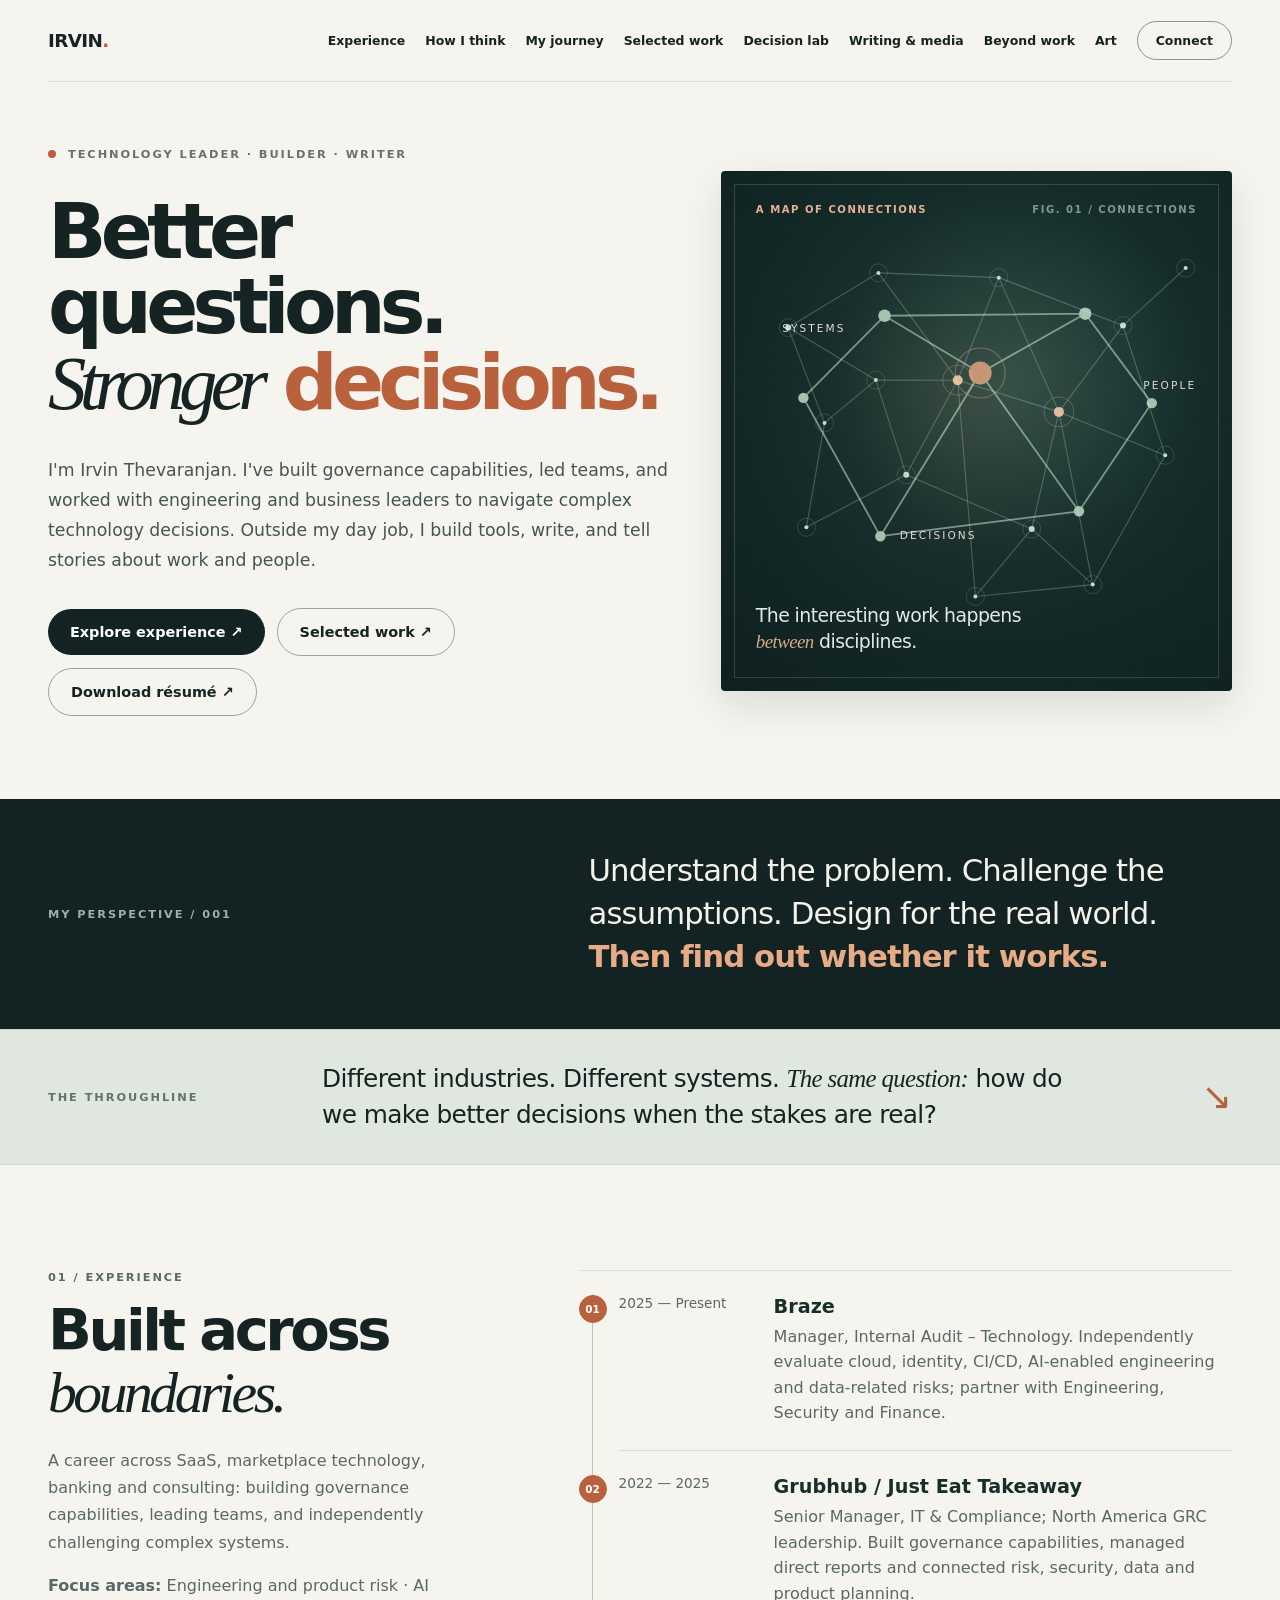
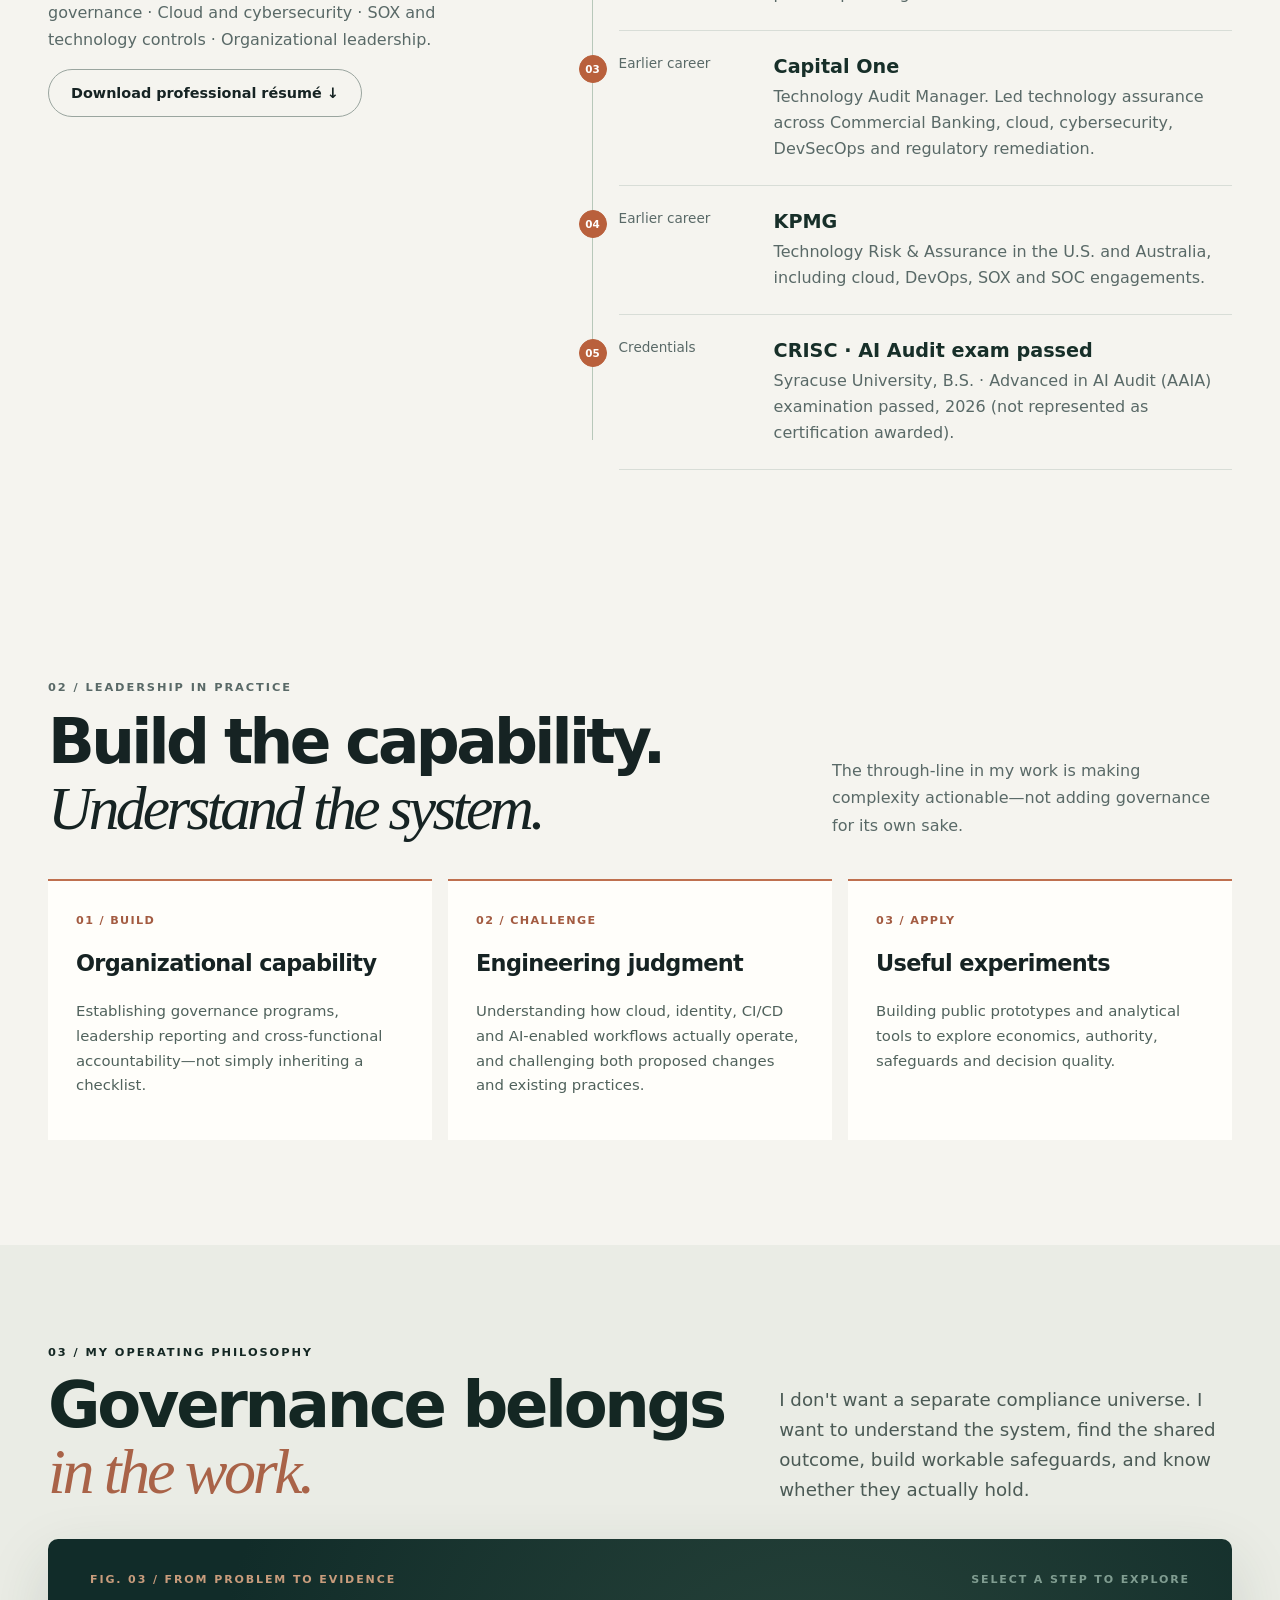
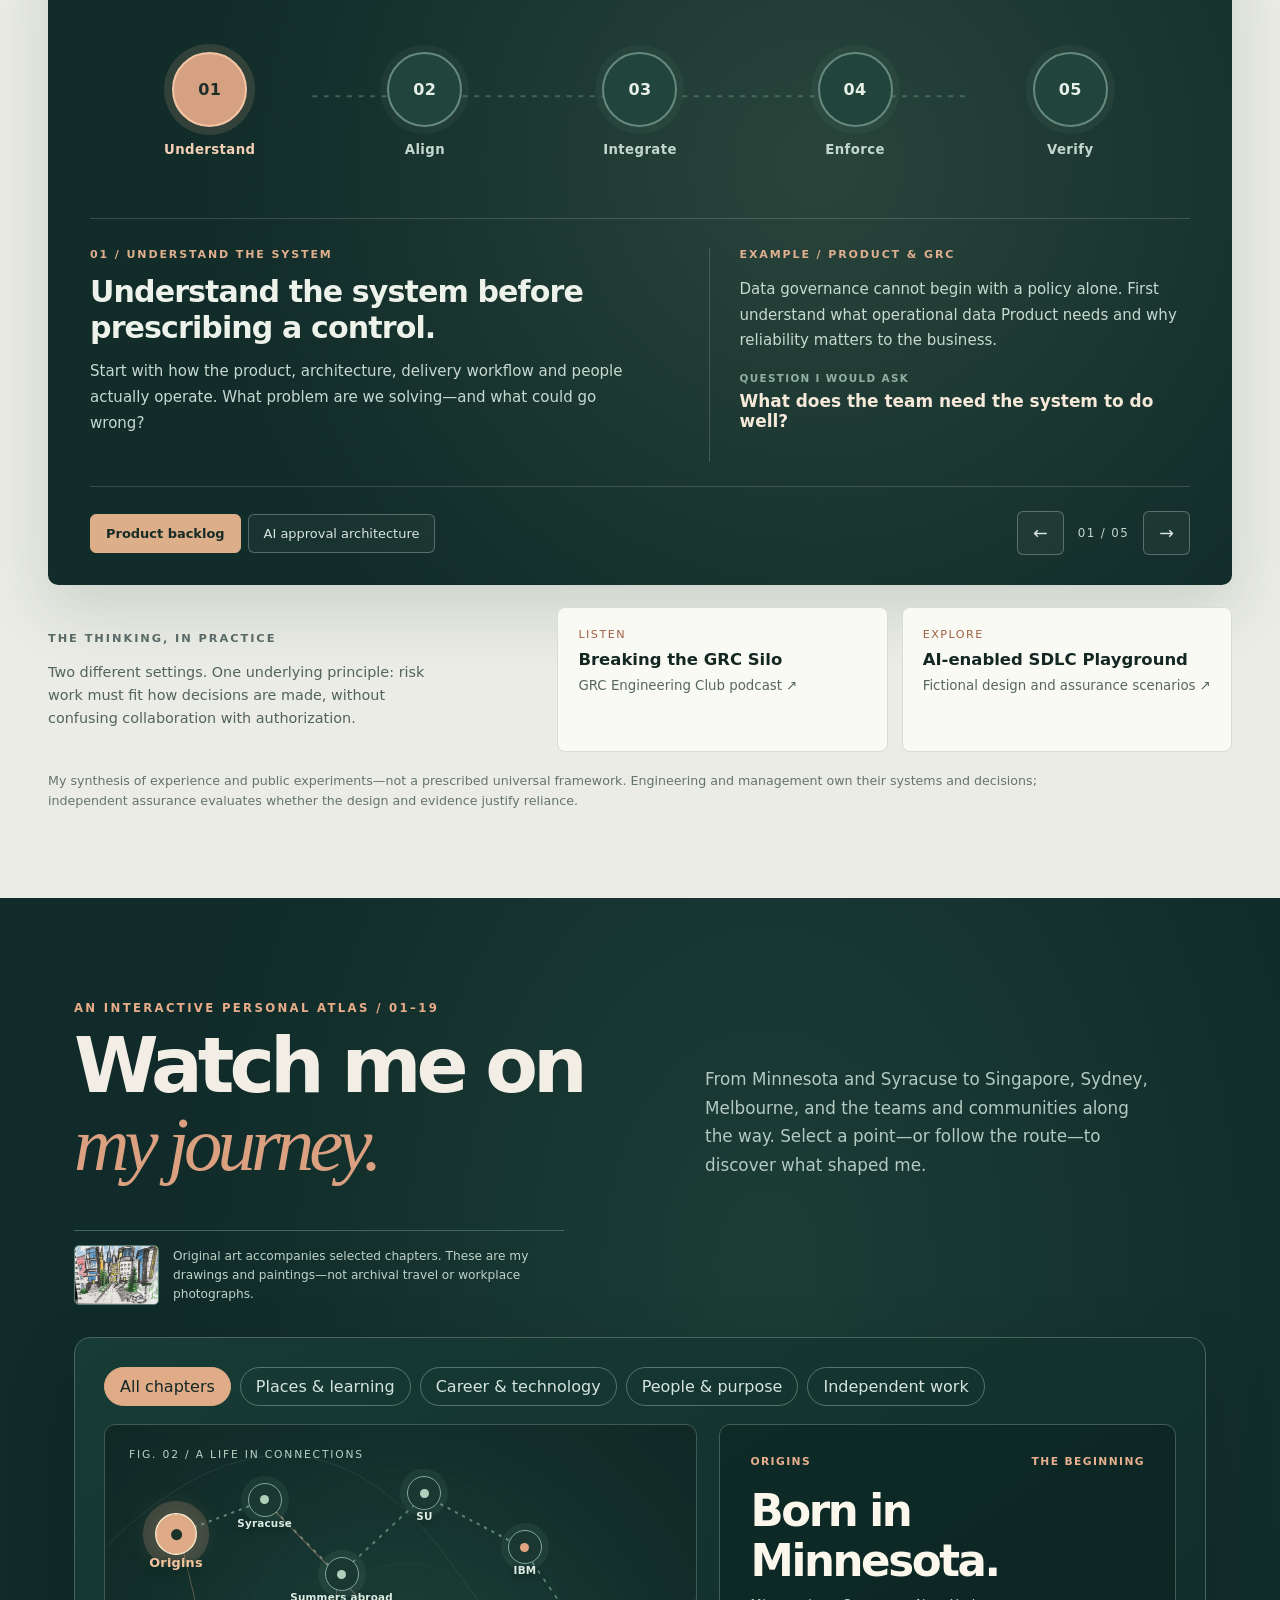
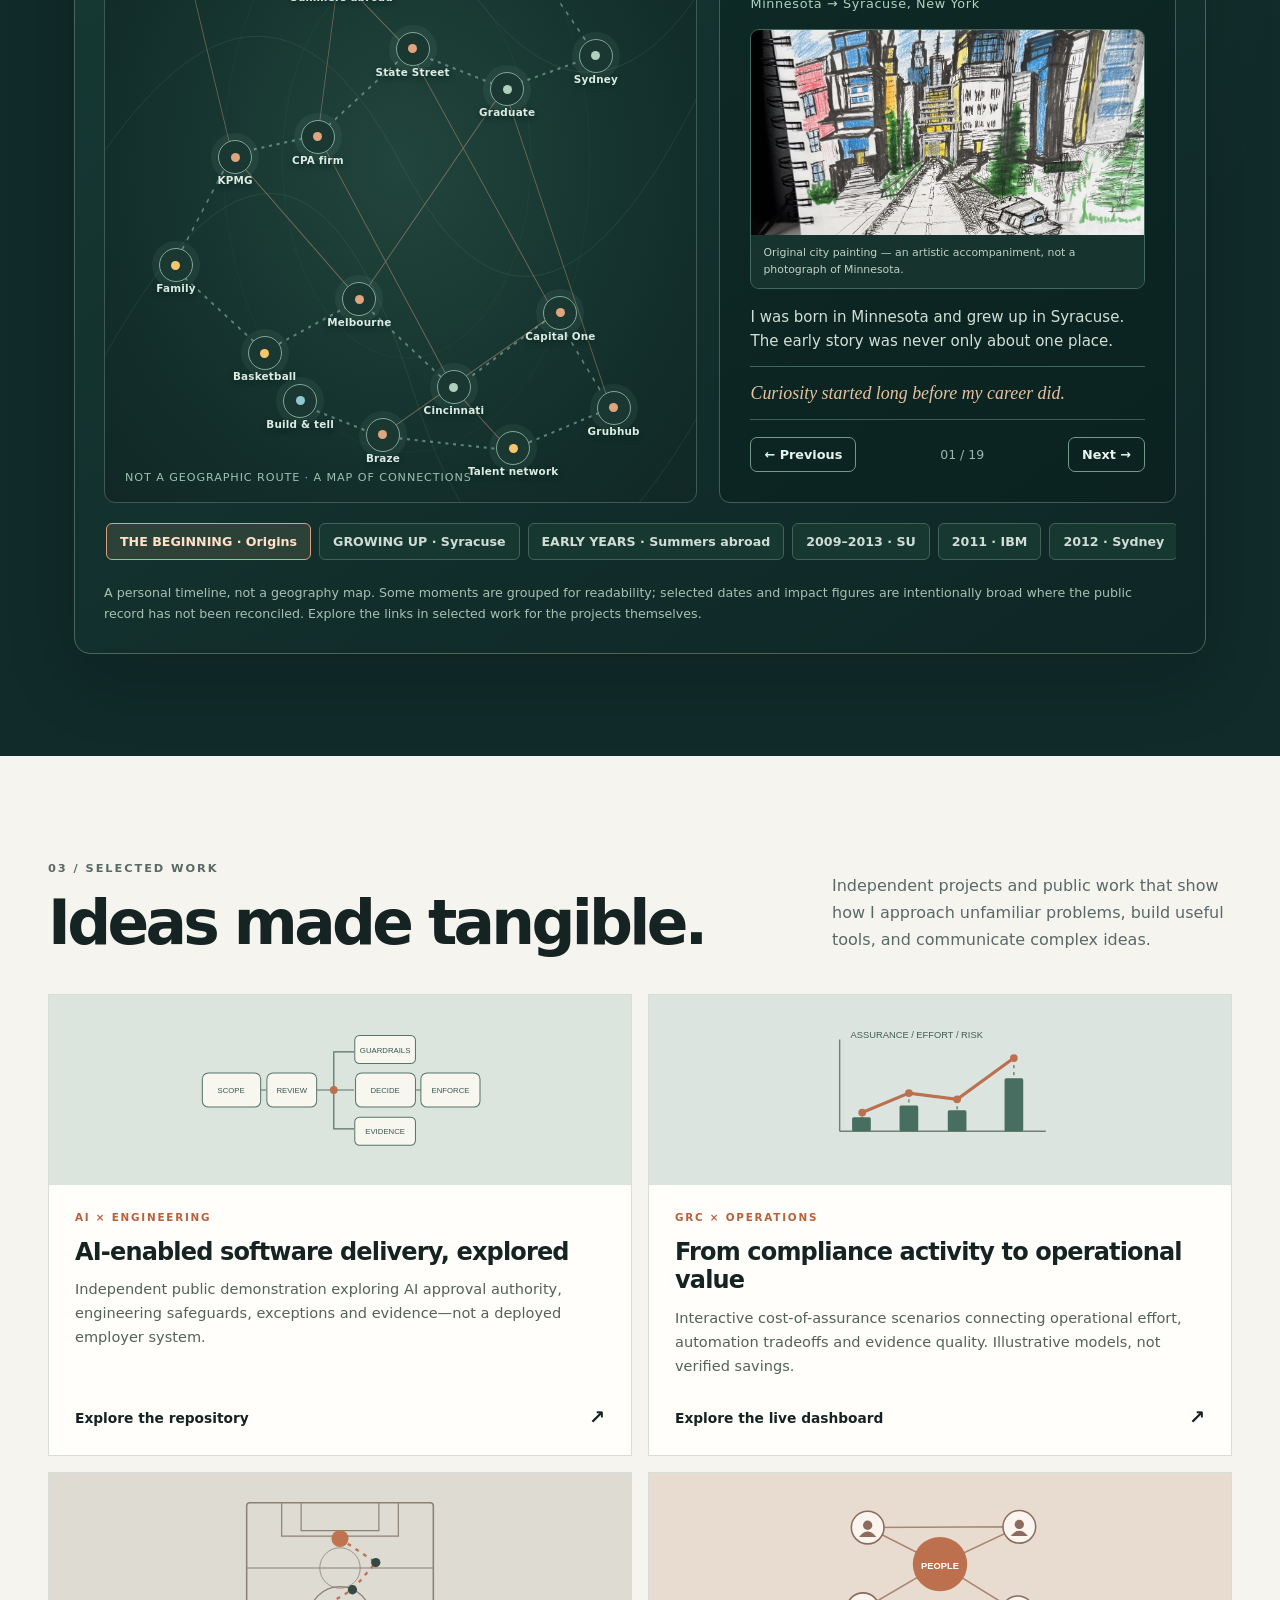
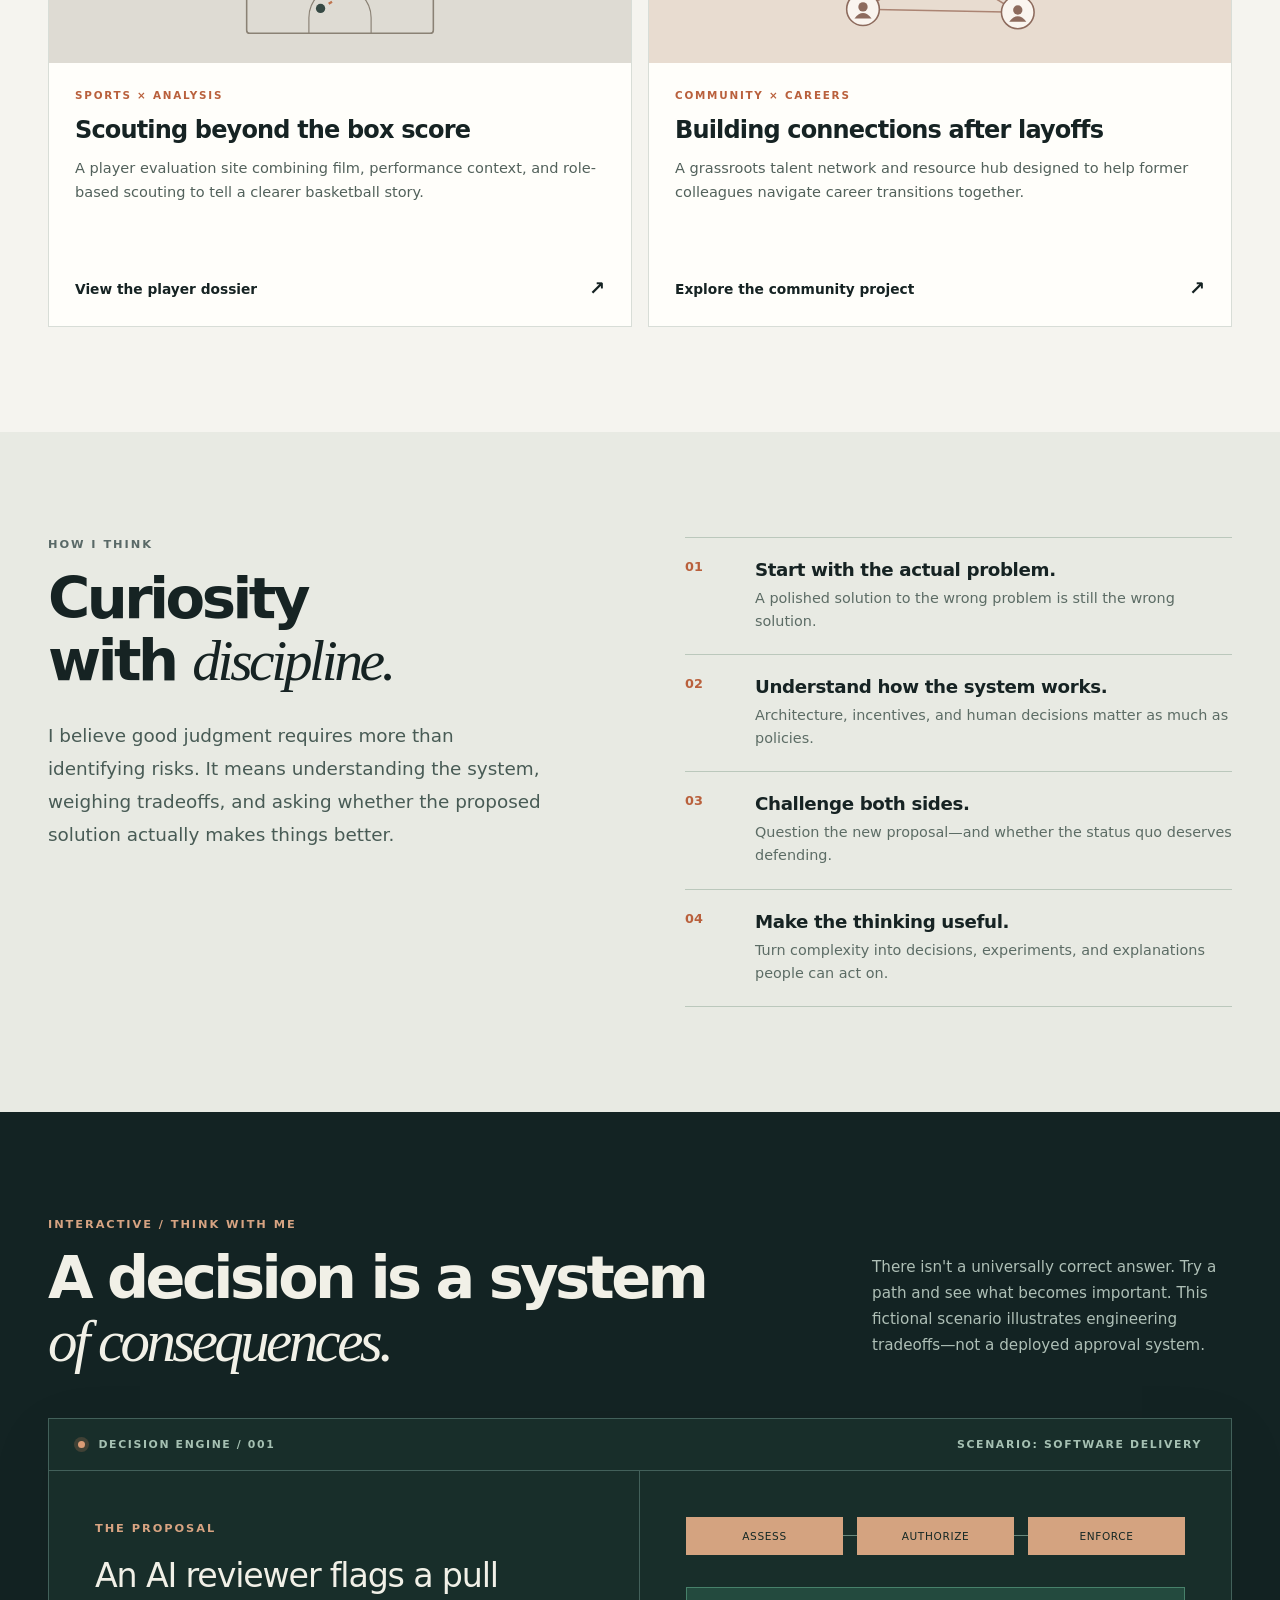
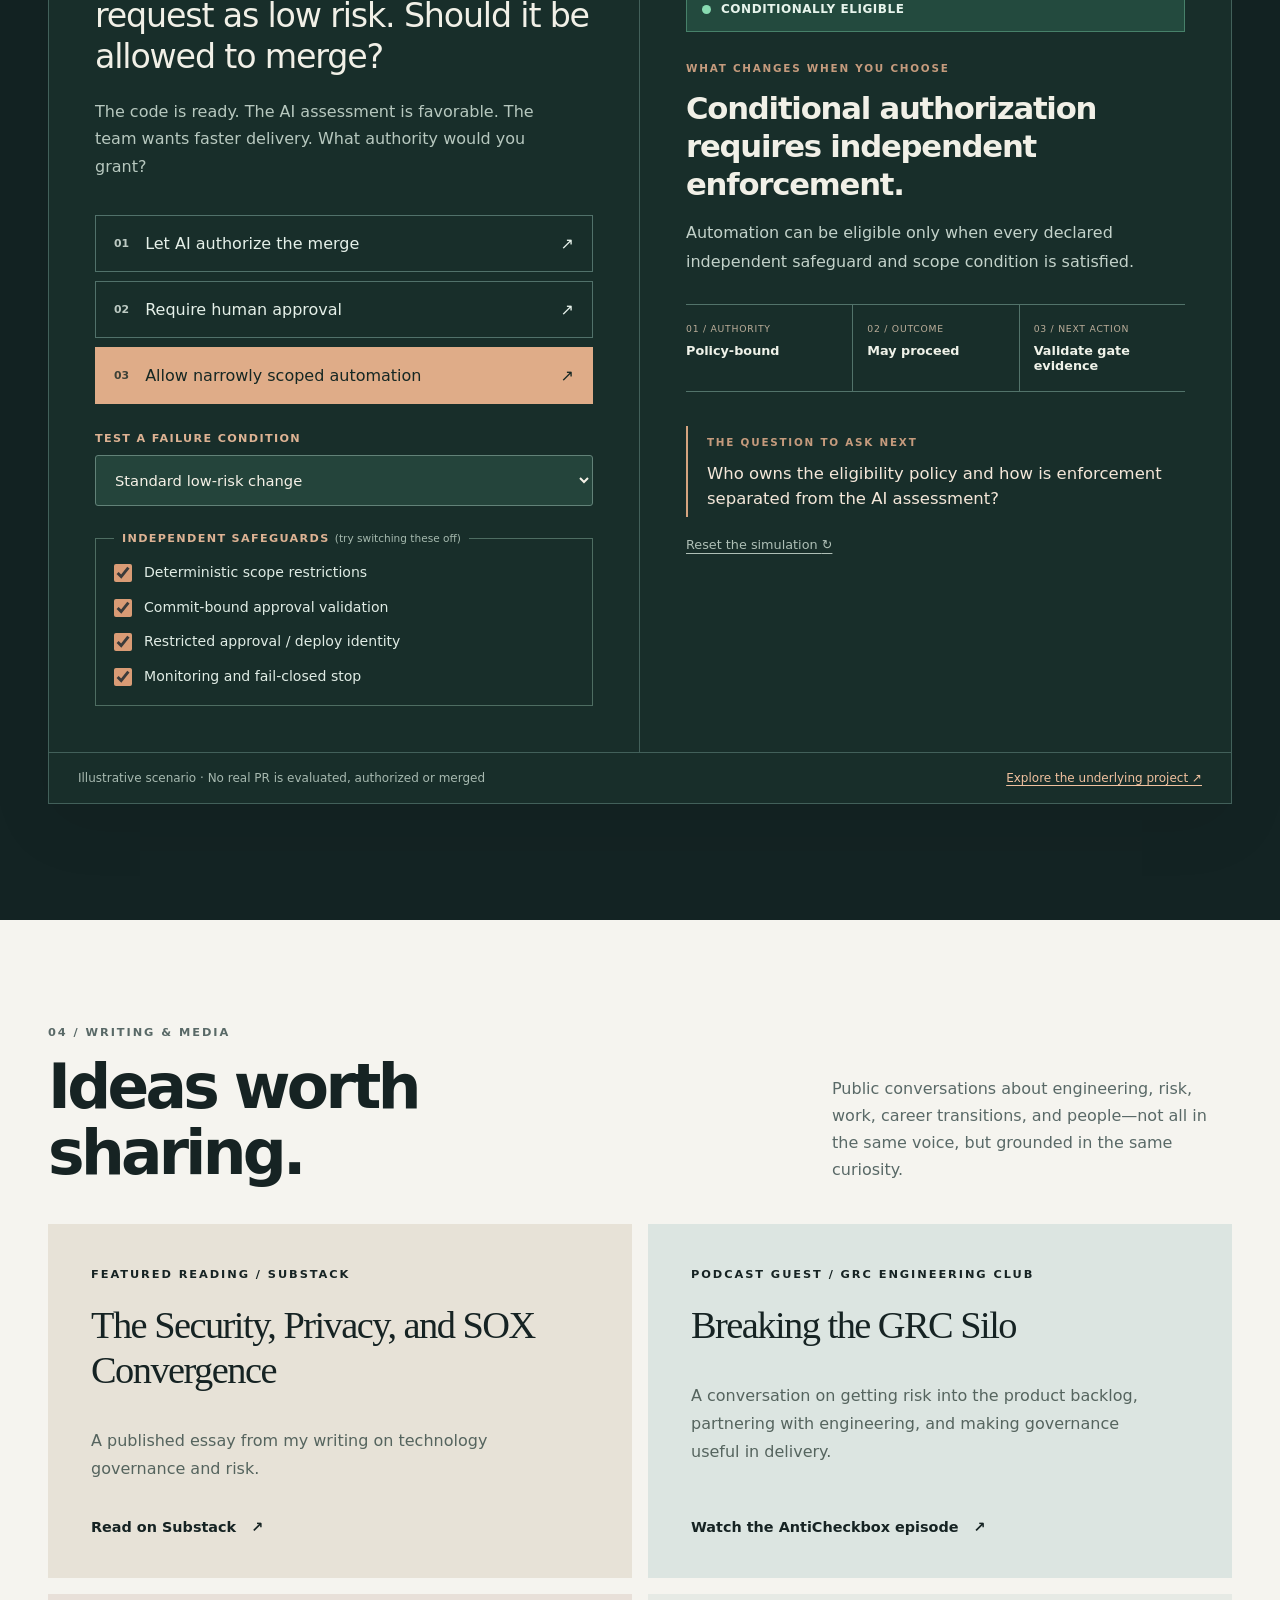
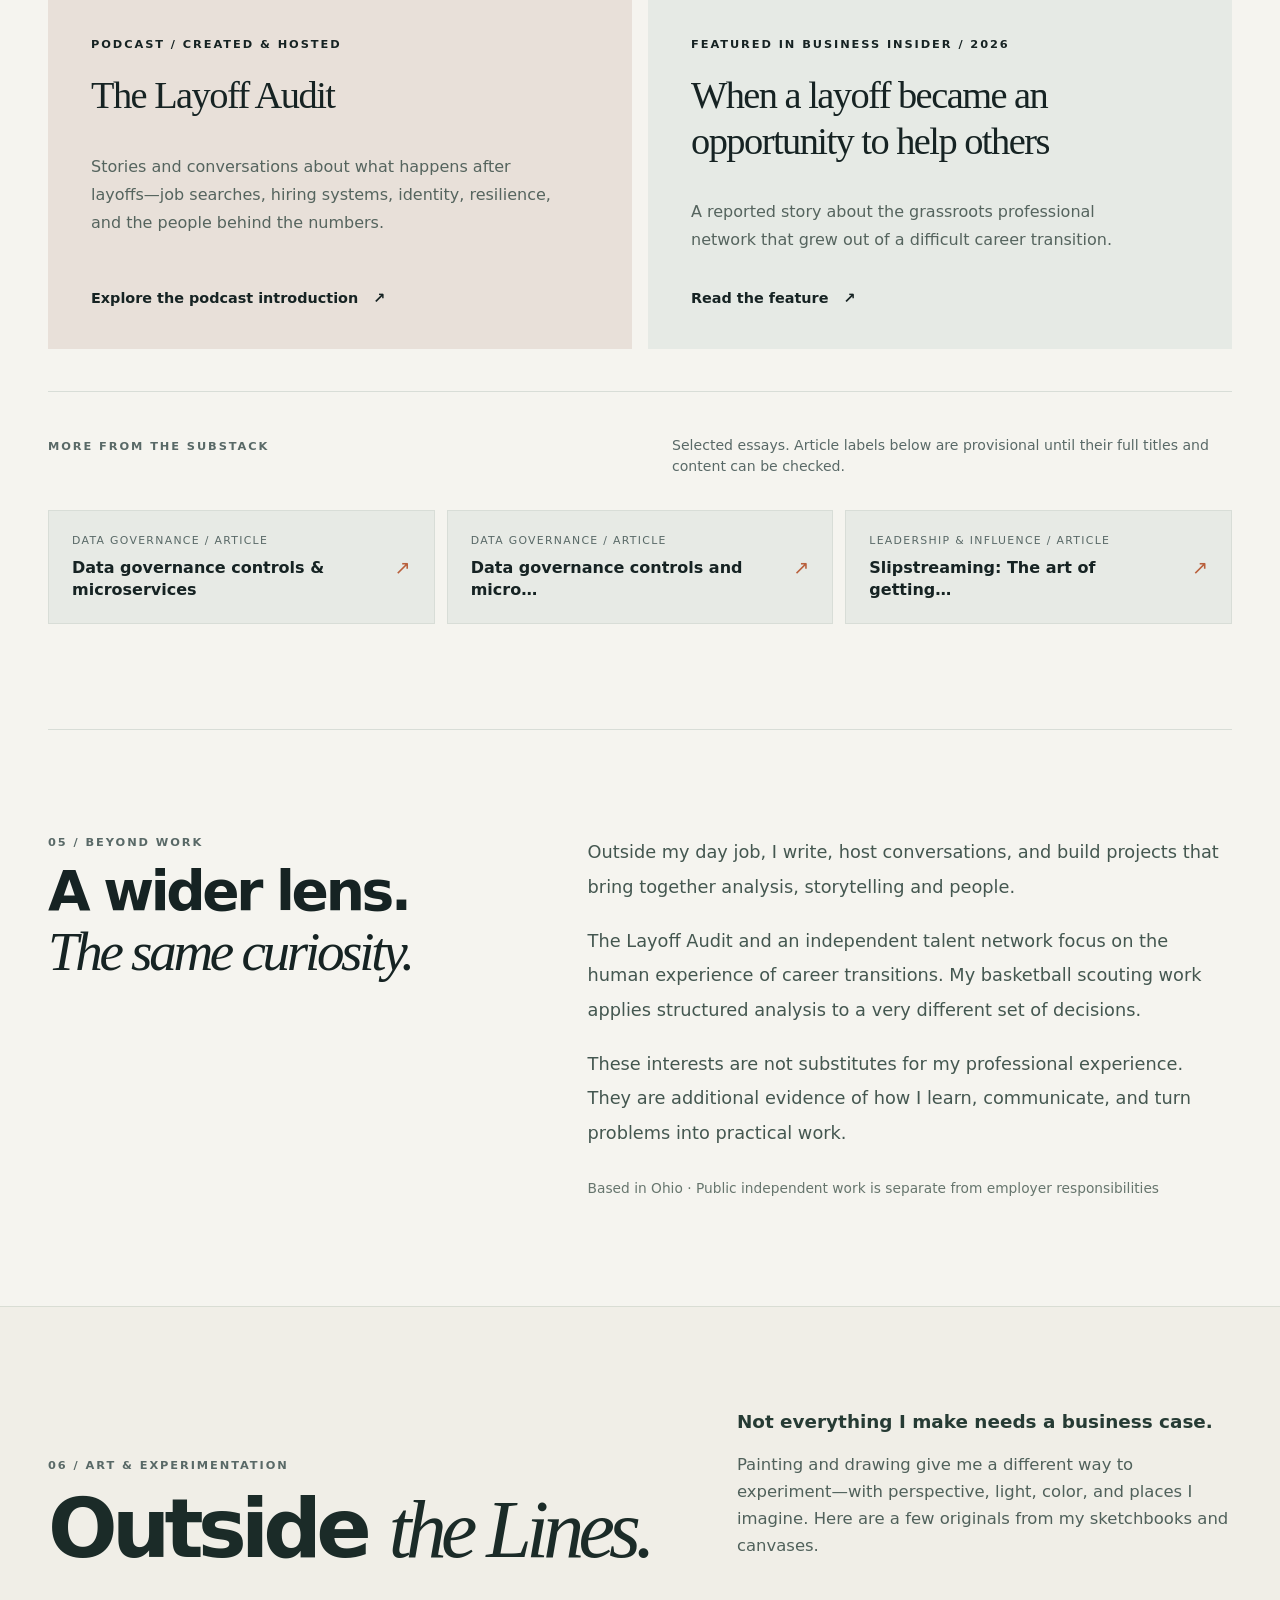
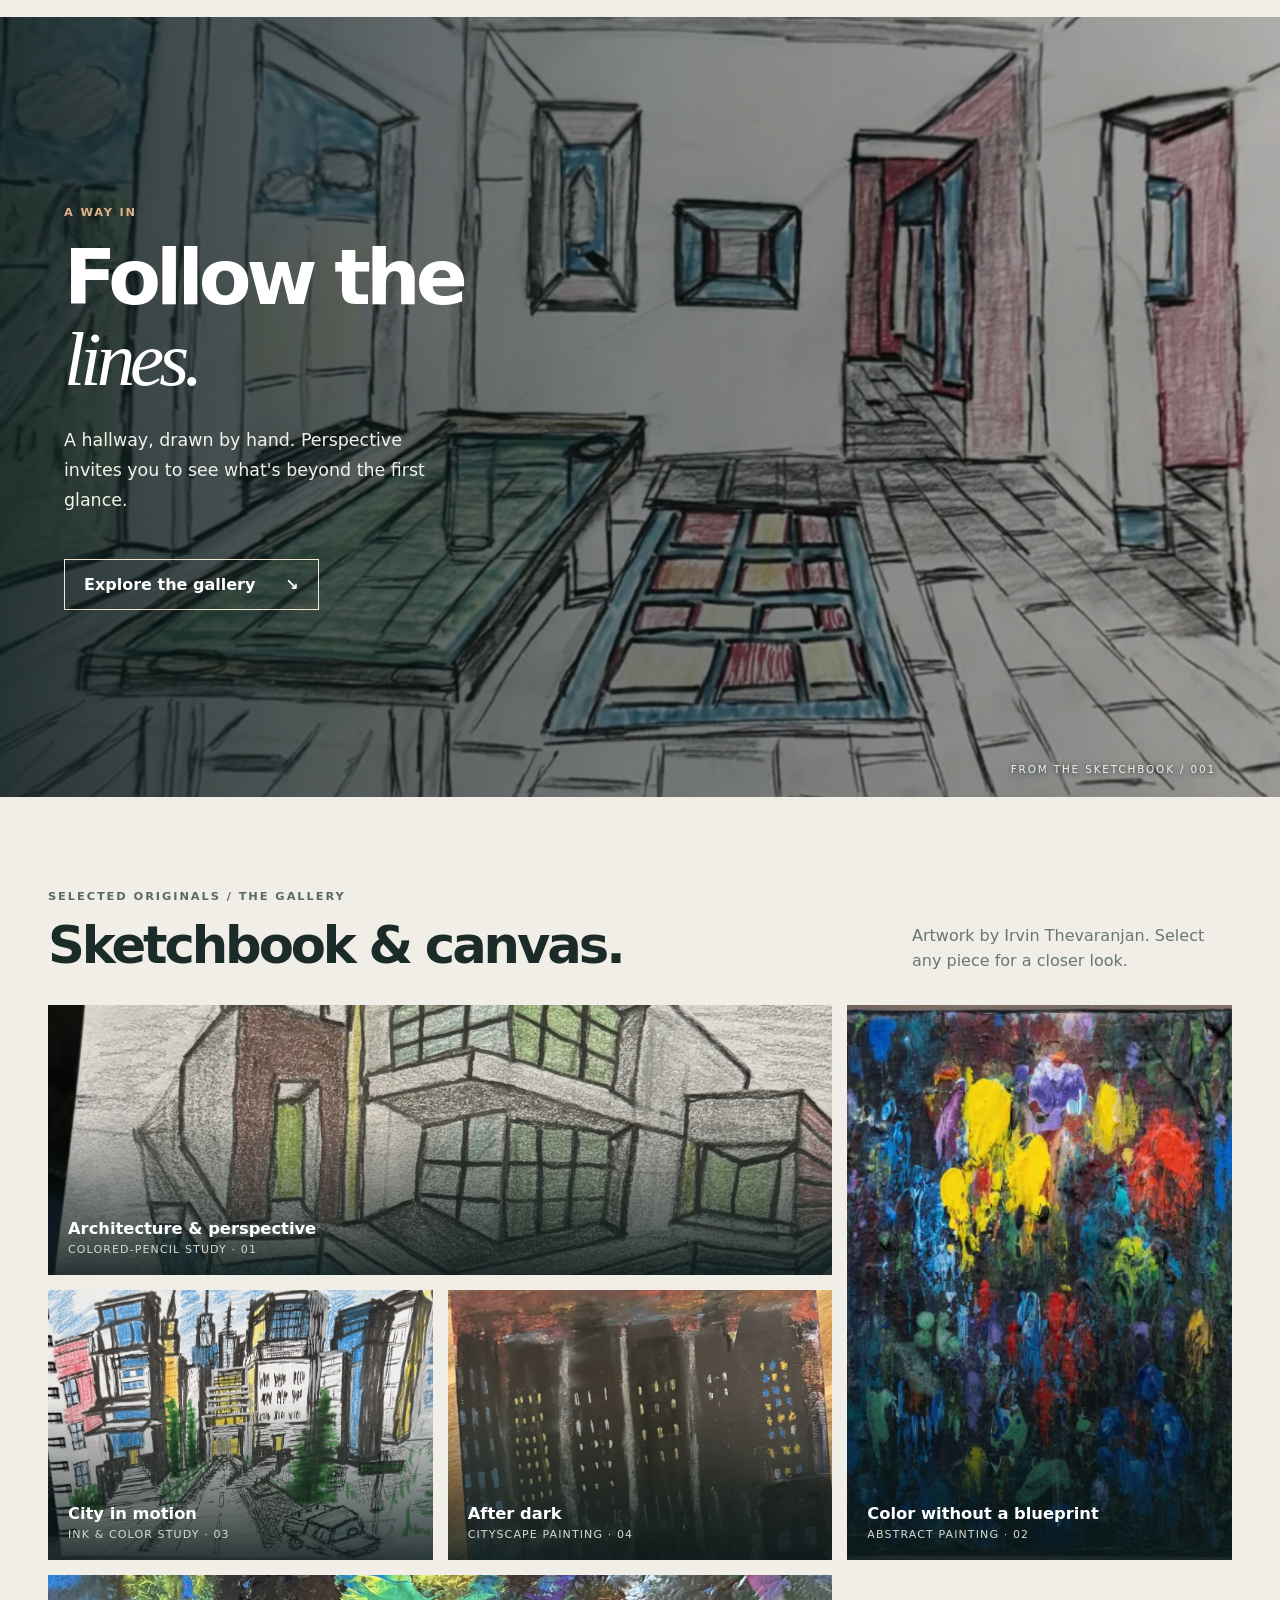
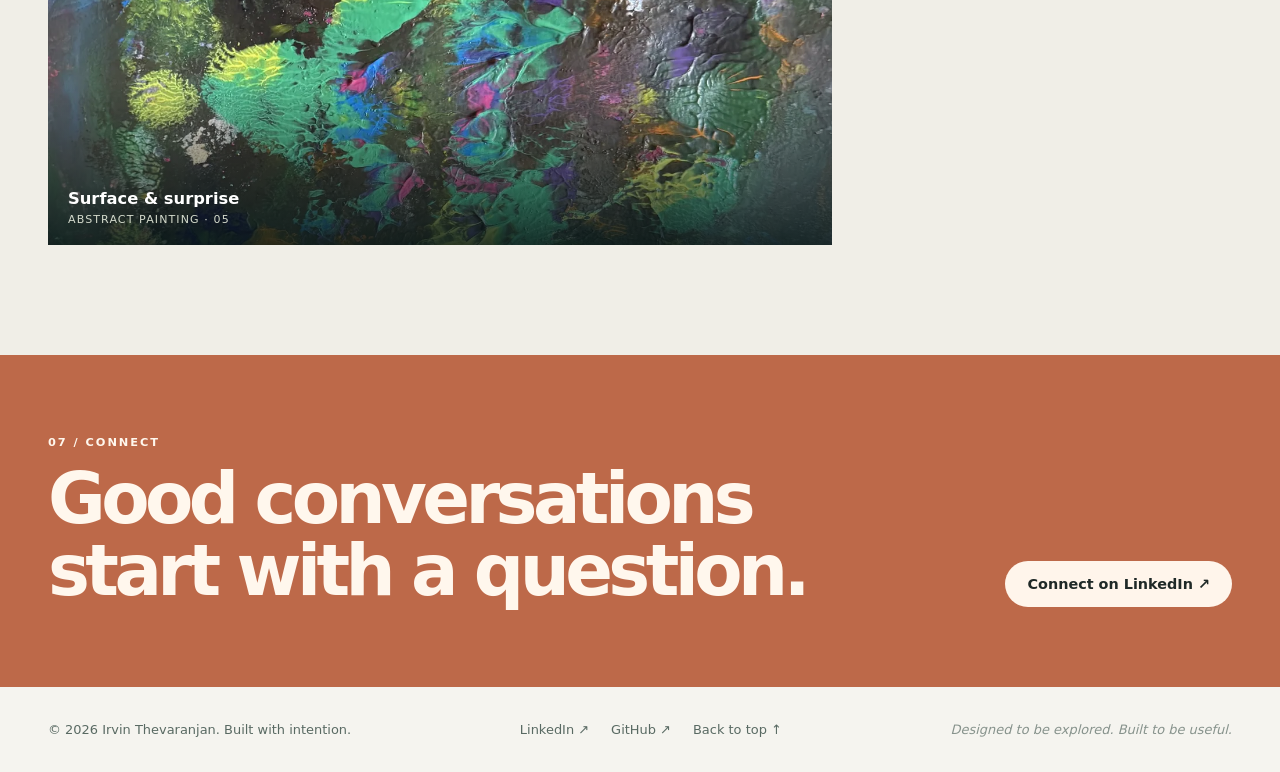
==== index.html @ 9755b0b9 "Add V7.3 portfolio launch candidate and original artwork" ====
<!doctype html>


<html lang="en">
<head>
<meta charset="utf-8"/>
<meta content="width=device-width, initial-scale=1" name="viewport"/>
<meta content="#10191b" name="theme-color"/>
<meta content="Irvin Thevaranjan — technology risk and governance leader. Explore engineering thinking, practical projects, writing, podcasts and an interactive decision lab." name="description"/>
<title>Irvin Thevaranjan | Technology Leadership, Risk &amp; Independent Work</title>
<meta content="Irvin Thevaranjan — Technology, Decisions &amp; People" property="og:title"/>
<meta content="Technology leadership, practical experimentation, and ideas worth sharing." property="og:description"/>
<meta content="website" property="og:type"/>
<meta name="twitter:card" content="summary"/>
<meta name="color-scheme" content="light"/>
<link rel="icon" type="image/svg+xml" href="assets/favicon.svg"/>
<style>
  :root{--bg:#f5f4ef;--ink:#162323;--muted:#596967;--line:#d8ddd7;--accent:#b9603c;--dark:#132323;--cream:#ece9df;--card:#fffefa;--font:ui-sans-serif,system-ui,-apple-system,BlinkMacSystemFont,"Segoe UI",sans-serif}
  *{box-sizing:border-box}html{scroll-behavior:smooth}body{margin:0;background:var(--bg);color:var(--ink);font-family:var(--font);-webkit-font-smoothing:antialiased}a{color:inherit;text-decoration:none}a:focus-visible,button:focus-visible{outline:3px solid #c7784e;outline-offset:4px}button{font:inherit}::selection{background:#edc7ab;color:#1b2323}
  .wrap{width:min(1200px,calc(100% - 96px));margin:auto}.eyebrow{text-transform:uppercase;letter-spacing:.17em;font-size:.71rem;font-weight:780}.muted{color:var(--muted)}.serif{font-family:Georgia,"Times New Roman",serif;font-weight:400}.thin{font-weight:350}.stroke{border-top:1px solid var(--line)}
  .top{height:82px;display:flex;align-items:center;justify-content:space-between;border-bottom:1px solid var(--line)}.brand{font-weight:800;letter-spacing:-.035em;font-size:1.15rem}.brand span{color:var(--accent)}.nav{display:flex;gap:31px;align-items:center;font-size:.85rem;font-weight:600}.nav a:hover,.footer a:hover{color:var(--accent)}.nav .contact-link{border:1px solid #889591;padding:11px 18px;border-radius:40px}.menu{display:none}
  .hero{padding:90px 0 88px;display:grid;grid-template-columns:1.55fr .6fr;gap:70px;align-items:end}.hero .eyebrow{display:flex;align-items:center;gap:12px;color:#64746c}.dot{width:8px;height:8px;border-radius:50%;background:var(--accent);display:inline-block}.hero h1{font-size:clamp(3.5rem,7.5vw,7.8rem);line-height:.98;letter-spacing:-.075em;margin:33px 0 34px;font-weight:660}.hero h1 em{font-family:Georgia,serif;font-weight:400;letter-spacing:-.085em}.hero h1 .color{color:var(--accent)}.hero .lead{max-width:650px;font-size:1.2rem;line-height:1.75;color:#455651;margin:0}.hero-side{border-left:1px solid var(--line);padding:0 0 4px 25px}.hero-side p{line-height:1.7;font-size:.92rem;color:#465851}.hero-side .tag{padding:8px 0;border-bottom:1px solid var(--line);font-size:.86rem}.hero-side .tag:first-of-type{border-top:1px solid var(--line)}
  .actions{display:flex;gap:12px;align-items:center;margin-top:32px;flex-wrap:wrap}.button{display:inline-flex;align-items:center;gap:14px;border-radius:50px;background:var(--dark);color:white;padding:15px 22px;font-size:.9rem;font-weight:650;transition:transform .2s,background .2s}.button:hover{transform:translateY(-2px);background:#344e4b}.button.secondary{background:transparent;border:1px solid #9aa59f;color:var(--ink)}.button.secondary:hover{background:#e9ebe4}
  .signal{background:var(--dark);color:#f4f2e9;overflow:hidden}.signal-inner{min-height:230px;display:grid;grid-template-columns:.85fr 1.15fr;gap:65px;align-items:center;padding:47px 0}.signal p{font-size:clamp(1.3rem,2.4vw,2.25rem);line-height:1.4;letter-spacing:-.03em;margin:0}.signal strong{color:#e7ab86;font-weight:550}.signal .eyebrow{color:#9db1aa}
  section.section{padding:105px 0}.section-head{display:flex;justify-content:space-between;gap:30px;align-items:end;margin-bottom:37px}.section-head h2{font-size:clamp(2.6rem,4.8vw,4.8rem);letter-spacing:-.06em;line-height:1.08;font-weight:630;margin:15px 0 0}.section-head p{max-width:400px;color:var(--muted);line-height:1.7;margin:0 0 3px}
  .projects{display:grid;grid-template-columns:repeat(2,minmax(0,1fr));gap:16px}.project{background:var(--card);border:1px solid var(--line);min-height:455px;display:flex;flex-direction:column;transition:transform .2s,border-color .2s;overflow:hidden}.project:hover{transform:translateY(-4px);border-color:#bdad9d}.project-visual{height:190px;padding:25px;position:relative;overflow:hidden;display:flex;align-items:center;justify-content:center}.project-visual.ai{background:#dce4de}.project-visual.basket{background:#dedbd3}.project-visual.network{background:#e8dcd0}.project-visual.assurance{background:#dbe4df}.project-visual svg{max-width:100%;width:100%;height:100%}.project-body{padding:26px;display:flex;flex-direction:column;flex:1}.project-body .eyebrow{font-size:.65rem;color:var(--accent)}.project h3{font-size:1.5rem;letter-spacing:-.035em;line-height:1.2;margin:15px 0 11px}.project p{color:#52615b;font-size:.91rem;line-height:1.65;margin:0}.project .project-go{display:flex;justify-content:space-between;margin-top:auto;padding-top:28px;align-items:center;font-size:.86rem;font-weight:720}.project .project-go span:last-child{font-size:1.2rem}
  .approach{background:#e8eae3}.approach-grid{display:grid;grid-template-columns:1fr 1fr;gap:90px}.approach h2{font-size:clamp(2.6rem,4.5vw,4.6rem);line-height:1.08;letter-spacing:-.06em;margin:17px 0 26px}.approach .statement{font-size:1.15rem;line-height:1.8;color:#485b55;max-width:500px}.principles{border-top:1px solid #bbc8bc}.principle{display:grid;grid-template-columns:55px 1fr;padding:21px 0;border-bottom:1px solid #bbc8bc;gap:15px}.principle .number{font-size:.8rem;color:var(--accent);font-weight:800}.principle h3{margin:0 0 7px;font-size:1.14rem;letter-spacing:-.02em}.principle p{margin:0;color:#5c6c65;line-height:1.6;font-size:.9rem}
  .writing{display:grid;grid-template-columns:repeat(2,minmax(0,1fr));gap:16px}.writing .feature{min-width:0}.feature.podcast{background:#dce5e1}.feature.podcast-alt{background:#e8e0d9}.resume-layout{display:grid;grid-template-columns:.8fr 1.2fr;gap:95px}.career-list{border-top:1px solid var(--line)}.career-entry{display:grid;grid-template-columns:135px 1fr;gap:20px;padding:24px 0;border-bottom:1px solid var(--line)}.career-entry .date{color:var(--muted);font-size:.85rem}.career-entry h3{margin:0 0 6px;font-size:1.2rem}.career-entry p{margin:0;color:var(--muted);line-height:1.6}.resume-intro{line-height:1.7;color:var(--muted)}.feature{padding:43px;background:#e7e2d7;min-height:350px;display:flex;flex-direction:column}.feature.light{background:#e6eae5}.feature h3{font-family:Georgia,serif;font-size:clamp(1.8rem,3vw,2.8rem);font-weight:400;line-height:1.18;letter-spacing:-.04em;margin:22px 0 18px}.feature p{line-height:1.75;color:#55645e;max-width:470px}.feature a{font-weight:700;display:inline-flex;gap:15px;align-items:center;margin-top:auto;padding-top:20px;font-size:.9rem}
  .about{border-top:1px solid var(--line);display:grid;grid-template-columns:.8fr 1.2fr;gap:110px}.about h2{font-size:clamp(2.7rem,4.3vw,4.5rem);line-height:1.08;letter-spacing:-.06em;margin:13px 0}.about-copy{font-size:1.11rem;line-height:1.95;color:#445750}.about-copy p{margin:0 0 19px}.about .small-note{color:#66756d;font-size:.86rem;margin-top:24px}
  .outro{background:#bd6949;color:#fff7ed;padding:80px 0}.outro-inner{display:flex;justify-content:space-between;align-items:end;gap:40px}.outro h2{font-size:clamp(2.8rem,5.5vw,5.6rem);line-height:1.02;letter-spacing:-.065em;margin:15px 0 0}.outro .button{background:#fff5eb;color:#1f2927;white-space:nowrap}.outro .button:hover{background:white}
  .footer{display:flex;justify-content:space-between;gap:25px;align-items:center;padding:35px 0;font-size:.81rem;color:#596a63}.footer-links{display:flex;gap:22px;flex-wrap:wrap}
  @media(max-width:950px){.wrap{width:min(100% - 48px,1200px)}.hero{grid-template-columns:1fr;padding:65px 0;gap:35px}.hero-side{display:none}.projects{grid-template-columns:1fr 1fr}.project:first-child{grid-column:auto}.project:first-child .project-visual{height:190px}.approach-grid{gap:45px}.about{gap:45px}.resume-layout{gap:45px}.nav{gap:15px}}
  @media(max-width:650px){.wrap{width:calc(100% - 36px)}.top{height:69px}.nav{display:none;position:absolute;top:69px;left:0;right:0;background:var(--bg);padding:22px 18px;flex-direction:column;align-items:stretch;border-bottom:1px solid var(--line);z-index:3}.nav.open{display:flex}.menu{display:block;background:none;border:1px solid var(--line);border-radius:7px;padding:9px 11px}.hero{padding:57px 0 64px}.hero h1{font-size:clamp(3.4rem,14vw,5.8rem);margin:25px 0}.hero .lead{font-size:1.05rem}.signal-inner,.approach-grid,.about,.writing,.resume-layout{grid-template-columns:1fr;gap:24px}.career-entry{grid-template-columns:1fr;gap:5px}.signal-inner{padding:42px 0}.signal p{font-size:1.52rem}section.section{padding:70px 0}.section-head{display:block}.section-head p{margin-top:16px}.projects{grid-template-columns:1fr}.project:first-child{grid-column:auto}.project:first-child .project-visual,.project-visual{height:190px}.project{min-height:410px}.approach-grid{gap:38px}.feature{min-height:315px;padding:29px}.about-copy{font-size:1rem}.outro{padding:65px 0}.outro-inner{align-items:start;flex-direction:column}.footer{align-items:start;flex-direction:column}.footer-links{gap:15px}}
  .essay-archive{margin-top:42px;border-top:1px solid var(--line);padding-top:29px}.essay-archive-head{display:flex;align-items:baseline;justify-content:space-between;gap:25px;margin-bottom:19px}.essay-archive-head p{color:var(--muted);font-size:.88rem;max-width:560px;line-height:1.5}.essay-links{display:grid;grid-template-columns:repeat(3,minmax(0,1fr));gap:12px}.essay-links a{display:flex;justify-content:space-between;gap:12px;align-items:center;padding:23px;background:#e7eae5;border:1px solid var(--line);text-decoration:none;color:var(--ink)}.essay-links a:hover{border-color:var(--accent)}.essay-links small{display:block;color:var(--muted);font-size:.68rem;letter-spacing:.12em;margin-bottom:10px}.essay-links strong{font-weight:550;line-height:1.35;font-size:1rem}.essay-links a>span:last-child{font-size:1.2rem;color:var(--accent)}@media(max-width:950px){.essay-links{grid-template-columns:1fr}.essay-archive-head{display:block}}
  @media(prefers-reduced-motion:reduce){html{scroll-behavior:auto}*,*:before,*:after{transition:none!important}}
  
.leadership-grid{display:grid;grid-template-columns:repeat(3,1fr);gap:16px}.leadership-grid article{border-top:2px solid #bf704f;background:#fffefa;padding:28px;min-height:235px}.leadership-grid span{color:#a35b41;font-size:.7rem;font-weight:800;letter-spacing:.12em}.leadership-grid h3{font-size:1.4rem;line-height:1.2;letter-spacing:-.03em}.leadership-grid p{font-size:.93rem;line-height:1.65;color:#50625c}@media(max-width:850px){.leadership-grid{grid-template-columns:1fr}}
</style>
<style>
/* Bundled V6.1 styling: standalone-preview safe */

/* V6 — progressive enhancement, no framework runtime */
:root{--copper:#b9603c;--forest:#132323;--paper:#f5f4ef}
html{scroll-padding-top:30px}body{overflow-x:hidden}.reading-progress{height:3px;position:fixed;top:0;left:0;right:0;z-index:30;pointer-events:none}.reading-progress span{height:100%;width:0%;display:block;background:var(--accent);transform-origin:left}.skip-link{position:absolute;top:-100px;left:12px;background:#fff;color:#111;z-index:999;padding:10px}.skip-link:focus{top:8px}
.top{position:relative;z-index:20}.nav{gap:20px}.hero-v6{grid-template-columns:minmax(0,1.1fr) minmax(340px,.9fr);gap:48px;align-items:center;min-height:680px;padding:74px 0 83px}.hero-v6 h1{font-size:clamp(3.4rem,6vw,6.9rem)}.hero-v6 .lead{font-size:1.08rem}.hero-art{height:520px;background:radial-gradient(circle at 58% 39%,#294942 0%,#152c2a 42%,#0e201f 100%);border-radius:4px;overflow:hidden;position:relative;color:#cde2d8;box-shadow:0 15px 40px rgba(15,35,32,.11);isolation:isolate}.hero-art:after{content:'';position:absolute;inset:13px;border:1px solid rgba(215,237,222,.17);pointer-events:none}.hero-art canvas{width:100%;height:100%;display:block;position:absolute;inset:0}.art-caption{position:absolute;top:33px;left:35px;right:35px;z-index:2;display:flex;justify-content:space-between;gap:8px;font-size:.63rem;letter-spacing:.15em;font-weight:700;color:#a8c5b7}.art-index{opacity:.7}.hero-orbit-label{position:absolute;color:#f6ede2;font-size:.66rem;letter-spacing:.2em;z-index:2;pointer-events:none;opacity:.9}.label-a{top:29%;left:16%}.label-b{top:48%;right:9%}.label-c{bottom:32%;left:28%}.art-bottom{position:absolute;bottom:37px;left:35px;right:35px;z-index:2;font-size:1.18rem;line-height:1.35;letter-spacing:-.03em;max-width:290px;color:#e0ebe4}.art-bottom em{font-family:Georgia,serif;font-weight:400;color:#d7aa8b}.art-kicker{color:#e5b095}
.career-interlude{background:#dfe7df;border-top:1px solid #cbd7ca;border-bottom:1px solid #cbd7ca}.career-interlude-inner{display:flex;align-items:center;justify-content:space-between;gap:36px;padding-top:31px;padding-bottom:31px}.career-interlude .eyebrow{min-width:165px;color:#62746a}.career-interlude p{font-size:clamp(1.05rem,2.1vw,1.55rem);letter-spacing:-.025em;max-width:770px;line-height:1.45;margin:0}.career-interlude em{font-family:Georgia,serif}.interlude-decoration{font-size:2.3rem;color:var(--accent)}
.career-list{position:relative;padding-left:40px}.career-list:before{content:'';position:absolute;left:13px;top:23px;bottom:30px;width:1px;background:#b8c8ba}.career-entry{position:relative}.career-marker{position:absolute;left:-40px;top:24px;width:28px;height:28px;background:#e5eae2;border:1px solid #a8b7aa;border-radius:50%;display:grid;place-items:center;color:#a45c3b;font-size:.65rem;font-weight:800;z-index:1}.career-stage.is-visible .career-marker{background:#b9603c;color:#fff;border-color:#b9603c;transition:background .5s,color .5s}.career-stage.is-visible h3{color:#172f29}
.decision-section{background:#132323;color:#f1f0e7;padding:105px 0 116px}.decision-header{display:flex;align-items:end;justify-content:space-between;gap:50px;margin-bottom:44px}.decision-header .eyebrow{color:#d6a382}.decision-header h2{font-size:clamp(2.6rem,4.6vw,4.7rem);letter-spacing:-.06em;line-height:1.08;margin:15px 0 0}.decision-header p{color:#aebfb6;font-size:.95rem;max-width:360px;line-height:1.7}.decision-shell{border:1px solid #42605a;background:#182e2a;box-shadow:0 20px 60px rgba(0,0,0,.08)}.decision-topline{display:flex;justify-content:space-between;gap:15px;padding:19px 29px;border-bottom:1px solid #42605a;font-size:.68rem;letter-spacing:.15em;color:#a5c0b2;font-weight:750}.mini-pulse{width:7px;height:7px;border-radius:50%;background:#da9b75;display:inline-block;margin-right:8px;box-shadow:0 0 0 4px #ad745544}.decision-main{display:grid;grid-template-columns:1fr 1fr}.decision-prompt{padding:46px;border-right:1px solid #42605a}.decision-prompt .eyebrow{color:#d8a482}.decision-prompt h3{font-weight:540;font-size:clamp(1.55rem,2.6vw,2.5rem);letter-spacing:-.035em;line-height:1.22;margin:20px 0}.decision-prompt>p{line-height:1.72;color:#b7c8bf;max-width:460px}.decision-choices{display:grid;gap:9px;margin-top:35px}.decision-option{display:flex;gap:16px;align-items:center;text-align:left;padding:18px;background:transparent;color:#e5f0e9;border:1px solid #51716a;cursor:pointer;transition:background .2s,border-color .2s,transform .2s}.decision-option:hover{background:#254b40;transform:translateX(3px)}.decision-option[aria-pressed=true]{background:#dfac88;color:#162723;border-color:#dfac88}.option-number{font-size:.68rem;font-weight:750;opacity:.8}.option-arrow{margin-left:auto}.decision-response{padding:46px;display:flex;flex-direction:column;min-width:0}.decision-flow{display:flex;align-items:center;gap:0;margin-bottom:50px}.flow-node{border:1px solid #56766d;color:#9fbaae;padding:12px 11px;min-width:0;flex:1;text-align:center;font-size:.66rem;letter-spacing:.06em;transition:background .35s,border-color .35s,color .35s}.flow-node.active{background:#d4a380;color:#152824;border-color:#d4a380}.flow-connector{height:1px;flex:0 0 14px;background:#68877b}.response-eyebrow,.implication-label{font-size:.65rem;letter-spacing:.17em;font-weight:750;color:#c59b7d}.decision-response h4{font-size:clamp(1.5rem,2.4vw,2.2rem);line-height:1.23;letter-spacing:-.04em;font-weight:550;margin:16px 0}.decision-response>p{line-height:1.77;color:#c3d2ca;margin:0 0 28px}.implication{border-left:2px solid #d5a47f;padding:5px 0 5px 19px;margin-top:auto}.implication p{color:#f4e7d9;line-height:1.5;font-size:1.03rem;margin:12px 0 0}.reset-decision{align-self:flex-start;background:transparent;border:0;color:#aebfb6;cursor:pointer;padding:20px 0 0;text-decoration:underline;text-underline-offset:4px;font-size:.8rem}.reset-decision:hover{color:white}.decision-foot{display:flex;justify-content:space-between;gap:20px;border-top:1px solid #42605a;padding:18px 29px;color:#a7b9b0;font-size:.75rem}.decision-foot a{color:#f0c19f;text-decoration:underline;text-underline-offset:3px}
.project-visual svg{transition:transform .65s cubic-bezier(.18,.8,.3,1)}.project:hover .project-visual svg{transform:scale(1.06) translateY(-3px)}.project,.feature{position:relative}.feature a:hover,.essay-links a:hover{color:#a35b3c}.built-note{font-style:italic;opacity:.7}
.motion-ready .reveal{opacity:0;transform:translateY(28px);transition:transform .8s cubic-bezier(.2,.8,.3,1),opacity .8s ease}.motion-ready .reveal.is-visible{opacity:1;transform:translateY(0)}
@media(min-width:951px){.nav{font-size:.78rem}.hero-v6{padding-top:65px}.hero-art{min-width:0}}
@media(max-width:950px){.hero-v6{grid-template-columns:1fr;min-height:0;padding:64px 0}.hero-art{height:420px}.hero-v6 h1{max-width:900px}.decision-main{grid-template-columns:1fr}.decision-prompt{border-right:0;border-bottom:1px solid #42605a}.decision-header{align-items:start}.decision-response{min-height:440px}.decision-header h2{font-size:3.5rem}}
@media(max-width:650px){.hero-v6{gap:34px;padding:48px 0 65px}.hero-art{height:350px}.art-caption{left:23px;right:23px;top:25px;font-size:.56rem}.art-index{display:none}.art-bottom{left:23px;right:23px;bottom:24px;font-size:1.05rem}.career-interlude-inner{display:block}.career-interlude p{margin-top:16px}.interlude-decoration{display:none}.decision-section{padding:70px 0}.decision-header{display:block}.decision-header h2{font-size:clamp(2.5rem,10vw,3.8rem)}.decision-header p{margin-top:20px}.decision-prompt,.decision-response{padding:25px}.decision-response{min-height:0}.decision-flow{margin-bottom:32px}.flow-node{font-size:.53rem;padding:12px 5px}.flow-connector{flex-basis:7px}.decision-topline{padding:15px 18px;font-size:.58rem}.decision-topline span:last-child{display:none}.decision-foot{display:block;padding:18px}.decision-foot a{display:block;margin-top:13px}.career-list{padding-left:32px}.career-marker{left:-31px}.career-list:before{left:0}}
@media(prefers-reduced-motion:reduce){html{scroll-behavior:auto!important}*,*:before,*:after{animation-duration:.001ms!important;transition-duration:.001ms!important}.motion-ready .reveal{opacity:1;transform:none}.project:hover,.decision-option:hover{transform:none}}

/* V6.1 visual and mobile refinements */
.hero-art .hero-network-fallback{position:absolute;inset:14% 5% 8%;width:90%;height:78%;z-index:0;opacity:.82;pointer-events:none}.hero-art canvas{z-index:1;mix-blend-mode:screen}.art-caption{align-items:flex-start;flex-wrap:wrap;column-gap:16px;row-gap:7px}.art-kicker,.art-index{display:inline-block;white-space:normal}.hero-art .label-a{top:29%;left:12%}.hero-art .label-b{top:40%;right:7%}.hero-art .label-c{bottom:29%;left:35%}
.career-list:after{content:"";position:absolute;left:13px;top:23px;height:var(--career-progress,0%);max-height:calc(100% - 53px);width:3px;background:var(--accent);border-radius:8px;transition:height .12s linear;pointer-events:none}
.lab-scenario{margin-top:28px;display:grid;gap:10px}.lab-scenario label,.lab-gates legend{font-size:.7rem;letter-spacing:.12em;font-weight:800;color:#ddb293}.lab-scenario select{appearance:auto;width:100%;background:#24443b;color:#f5f1e7;border:1px solid #628278;border-radius:3px;padding:15px;font:inherit;font-size:.92rem}.lab-scenario select:focus-visible,.lab-gates input:focus-visible,.decision-option:focus-visible,.reset-decision:focus-visible{outline:3px solid #f0bb91;outline-offset:3px}.lab-gates{margin:26px 0 0;padding:18px;border:1px solid #4e6d62;display:grid;gap:15px;min-width:0}.lab-gates legend{padding:0 8px}.lab-gates legend span{font-size:.66rem;font-weight:400;color:#a5b9ae;letter-spacing:normal}.lab-gates label{display:flex;align-items:start;gap:12px;font-size:.88rem;line-height:1.4;color:#e0ece5;cursor:pointer}.lab-gates input{accent-color:#d99b75;width:18px;height:18px;flex-shrink:0;margin:1px 0 0}.lab-verdict{display:flex;align-items:center;gap:10px;line-height:1.45;background:#234a3e;border:1px solid #47816a;color:#e7f4ec;padding:13px 15px;font-size:.75rem;font-weight:800;letter-spacing:.045em;margin:-18px 0 30px}.lab-verdict[data-state="blocked"]{background:#552f2d;border-color:#b66e5e;color:#fff0e8}.lab-verdict[data-state="human"]{background:#3c4038;border-color:#8c957b}.lab-verdict[data-state="automatic"]{background:#544230;border-color:#c49b64}.verdict-dot{width:9px;height:9px;border-radius:50%;background:#88dbb1;flex:none}.lab-verdict[data-state="blocked"] .verdict-dot{background:#ffb9a0}.lab-verdict[data-state="human"] .verdict-dot{background:#e0cea6}.lab-chain{display:grid;grid-template-columns:repeat(3,minmax(0,1fr));border-top:1px solid #52736a;border-bottom:1px solid #52736a;margin:0 0 30px}.lab-chain>div{padding:18px 12px 18px 0;display:flex;flex-direction:column;gap:9px}.lab-chain>div+div{border-left:1px solid #52736a;padding-left:14px}.lab-chain span{font-size:.58rem;letter-spacing:.08em;color:#bcae9a}.lab-chain strong{font-size:.8rem;color:#eff2e9;font-weight:600;overflow-wrap:anywhere}.decision-response .implication{margin-top:4px}
.project:focus-visible,.feature a:focus-visible{outline:3px solid var(--accent);outline-offset:3px}
@media(max-width:650px){.hero-v6{padding:34px 0 45px;gap:24px}.hero-v6 h1{font-size:clamp(3.05rem,13vw,5.2rem);margin:19px 0 20px}.hero-v6 .lead{font-size:1rem;line-height:1.55}.hero-v6 .actions{gap:9px;margin-top:24px}.hero-v6 .actions .button{font-size:.78rem;padding:11px 12px}.hero-art{height:285px}.hero-art .art-bottom{font-size:.93rem;max-width:235px}.hero-art .label-a{top:33%}.hero-art .label-c{bottom:28%}.art-caption{font-size:.52rem}.career-list:after{left:0}.lab-chain{grid-template-columns:1fr}.lab-chain>div{padding:10px 0}.lab-chain>div+div{border-left:0;border-top:1px solid #52736a;padding-left:0}.lab-verdict{margin-top:0}.decision-prompt h3{font-size:1.6rem}}
@media(prefers-reduced-motion:reduce){.career-list:after{transition:none}.hero-art canvas{display:none}}

</style><style>
/* V6.2: Outside the Lines; preserves the V6.1 executive-first structure */
.outside-lines{background:#f0eee7;color:#1b2b28;padding:100px 0 110px;border-top:1px solid #d9ddd4}
.outside-intro{display:grid;grid-template-columns:1fr .8fr;align-items:end;gap:70px;padding-bottom:45px}
.outside-intro h2{font-size:clamp(3.1rem,6.4vw,6.7rem);letter-spacing:-.07em;line-height:1.03;margin:15px 0 0}
.outside-intro h2 em,.hallway-text h3 em{font-family:Georgia,serif;font-weight:400}
.outside-intro p{font-size:1.03rem;line-height:1.65;color:#50615b;margin:0 0 13px}
.outside-intro p:first-child{color:#263b34;font-weight:650;font-size:1.15rem}
.hallway-stage{position:relative;min-height:min(80vw,780px);height:min(74vw,720px);background:#142b2a;overflow:hidden;display:grid;align-items:center;isolation:isolate}
.hallway-stage:before{content:"";position:absolute;inset:0;z-index:1;background:linear-gradient(90deg,rgba(9,25,24,.85) 0%,rgba(9,25,24,.40) 48%,rgba(9,25,24,.10) 100%);pointer-events:none}
.hallway-frame{position:absolute;inset:0;display:flex;justify-content:flex-end;overflow:hidden}
.hallway-frame img{width:100%;height:100%;object-fit:cover;object-position:center 46%;transform:scale(1.12) translateY(var(--hallway-scroll,0px));filter:saturate(.88) contrast(1.04);will-change:transform}
.hallway-fine{position:absolute;right:5%;bottom:22px;color:#f2f2eb;z-index:2;font-size:.65rem;letter-spacing:.18em;text-shadow:0 1px 5px #122}
.hallway-text{position:relative;z-index:2;color:#fff;width:min(540px,42%);margin-left:max(5%,calc((100vw - 1200px)/2));padding:45px 0}
.hallway-text .eyebrow{color:#e2b18b;font-weight:700;letter-spacing:.16em}
.hallway-text h3{font-size:clamp(3.2rem,6vw,6rem);letter-spacing:-.065em;line-height:1.05;margin:19px 0 26px}
.hallway-text p{font-size:1.09rem;line-height:1.7;color:#f1f2e9;max-width:385px}
.art-cta{margin-top:26px;display:inline-flex;gap:30px;align-items:center;border:1px solid #f2e8d6;padding:15px 19px;text-decoration:none;color:#fff;font-weight:650;transition:background .25s,color .25s}
.art-cta:hover,.art-cta:focus-visible{background:#f2e8d6;color:#19342e}
.art-gallery{padding-top:92px}
.gallery-heading{display:flex;align-items:end;justify-content:space-between;gap:36px;margin-bottom:31px}
.gallery-heading h3{font-size:clamp(2.2rem,4vw,4.4rem);letter-spacing:-.06em;line-height:1.1;margin:14px 0 0}
.gallery-heading p{color:#687870;line-height:1.6;max-width:320px;margin:0}
.gallery-grid{display:grid;grid-template-columns:repeat(3,minmax(0,1fr));grid-auto-rows:270px;gap:15px}
.art-tile{position:relative;border:0;cursor:pointer;padding:0;text-align:left;background:#1c3531;overflow:hidden;min-width:0;display:block;color:#fff;font:inherit}
.art-tile img{display:block;width:100%;height:100%;object-fit:cover;transition:transform .65s cubic-bezier(.2,.75,.2,1),filter .4s;filter:saturate(.94)}
.art-tile:hover img,.art-tile:focus-visible img{transform:scale(1.055);filter:saturate(1.12)}
.art-tile:focus-visible{outline:4px solid #d49467;outline-offset:2px}
.art-tile:after{content:"";position:absolute;inset:40% 0 0;background:linear-gradient(transparent,rgba(10,25,25,.86));pointer-events:none}
.art-tile span{position:absolute;bottom:19px;left:20px;right:15px;z-index:1;display:grid;gap:5px}
.art-tile span b{font-size:1.02rem}.art-tile span small{font-size:.69rem;letter-spacing:.1em;text-transform:uppercase;color:#d4dacc}
.art-wide{grid-column:span 2}.art-tall{grid-row:span 2}
.art-lightbox{max-width:min(92vw,1020px);max-height:92vh;width:100%;background:#102823;border:1px solid #506c62;color:#f1eee8;padding:20px 22px 16px;box-shadow:0 25px 100px #0008;overflow:auto}
.art-lightbox::backdrop{background:rgba(4,13,12,.88)}
.lightbox-top{display:flex;align-items:start;justify-content:space-between;gap:20px;margin-bottom:15px}.lightbox-top>div{display:grid;gap:4px}.lightbox-top strong{font-size:1.1rem}.lightbox-top small{color:#bacbc2}
.lightbox-close{color:#fff;background:transparent;border:1px solid #7f9d92;padding:9px 13px;cursor:pointer;font:inherit}
.art-lightbox img{width:100%;max-height:70vh;object-fit:contain;background:#172824;display:block}.art-lightbox p{font-size:.75rem;color:#b9cbc2;margin:13px 0 0}
@media(max-width:950px){.outside-intro{gap:22px}.hallway-text{width:60%;margin-left:5%}.gallery-grid{grid-auto-rows:225px}}
@media(max-width:650px){.outside-lines{padding:64px 0 74px}.outside-intro{grid-template-columns:1fr;gap:18px;padding-bottom:25px}.outside-intro h2{font-size:clamp(3.1rem,12vw,5rem)}.outside-intro p{font-size:.98rem}.hallway-stage{height:640px;min-height:0;align-items:end}.hallway-frame img{object-position:45% center;transform:scale(1.2)}.hallway-stage:before{background:linear-gradient(0deg,rgba(9,25,24,.96),rgba(9,25,24,.25) 75%)}.hallway-text{width:auto;margin:0 20px 55px;padding:0}.hallway-text h3{font-size:3.65rem}.hallway-text p{font-size:.96rem}.art-gallery{padding-top:55px}.gallery-heading{display:block}.gallery-heading p{margin-top:14px}.gallery-grid{grid-template-columns:repeat(2,minmax(0,1fr));grid-auto-rows:185px;gap:9px}.art-wide{grid-column:span 2}.art-tall{grid-row:span 2}.art-tile span{left:12px;bottom:13px;right:10px}.art-tile span b{font-size:.85rem}.art-tile span small{font-size:.56rem}.art-lightbox{padding:13px}}
@media(prefers-reduced-motion:reduce){.hallway-frame img,.art-tile img{transform:none!important;transition:none!important}}
</style><style id="journey-styles">
/* Journey explorer — isolated design tokens */
.journey-experience{background:#102b29;color:#e8f3ed;padding:clamp(64px,8vw,112px) 0;overflow:hidden;position:relative}
.journey-experience:before{content:"";pointer-events:none;position:absolute;inset:0;background:radial-gradient(ellipse at 60% 25%,rgba(112,180,147,.13),transparent 55%)}
.journey-wrap{position:relative;max-width:1180px;margin:auto;padding:0 24px}
.journey-heading{display:grid;grid-template-columns:1.2fr 1fr;gap:30px;align-items:end;margin-bottom:32px}
.journey-heading h2{font-size:clamp(3rem,6vw,5.9rem);letter-spacing:-.065em;line-height:1.02;margin:12px 0 0;color:#f2eee5}
.journey-heading h2 em{font-family:Georgia,serif;font-weight:400;color:#daa080}
.journey-heading p{color:#b4c9c0;font-size:1.05rem;line-height:1.7;max-width:450px;margin:0 0 5px}
.journey-kicker{font-size:.73rem;letter-spacing:.2em;text-transform:uppercase;color:#e8ac88;font-weight:700}
.journey-explorer{border:1px solid #49655c;background:linear-gradient(145deg,#173b35,#0e2625);border-radius:16px;padding:clamp(14px,3vw,29px);box-shadow:0 26px 70px rgba(0,0,0,.16)}
.journey-toolbar{display:flex;gap:9px;flex-wrap:wrap;margin:0 0 18px;align-items:center}
.journey-filter{color:#d6e4dd;border:1px solid #55766a;background:transparent;border-radius:50px;padding:9px 15px;font:600 .83rem inherit;font-family:inherit;cursor:pointer;transition:.2s}
.journey-filter[aria-pressed="true"]{background:#dfac87;color:#142724;border-color:#dfac87}
.journey-filter:focus-visible,.journey-node:focus-visible,.journey-controls button:focus-visible,.journey-list button:focus-visible{outline:3px solid #edb58e;outline-offset:4px}
.journey-stage{display:grid;grid-template-columns:minmax(0,1.52fr) minmax(280px,1fr);gap:22px;align-items:stretch}
.journey-map{position:relative;min-height:530px;border:1px solid #3e5a52;background:radial-gradient(ellipse at center,#22453d 0,#132f2b 68%,#112825 100%);border-radius:11px;overflow:hidden}
.journey-map svg{display:block;width:100%;height:100%;position:absolute;inset:0}
.journey-path{fill:none;stroke:#85ae9e;stroke-width:2.3;opacity:.66;stroke-dasharray:5 8;animation:journeydash 36s linear infinite}
.journey-path-secondary{fill:none;stroke:#c5997b;stroke-width:1.3;opacity:.5}
.journey-contour{fill:none;stroke:#9bc4ad;stroke-width:1;opacity:.15}
.journey-map-title{position:absolute;top:23px;left:24px;font-size:.67rem;letter-spacing:.17em;color:#b7d3c5;text-transform:uppercase;pointer-events:none}
.journey-map-caption{position:absolute;bottom:18px;left:20px;right:20px;font-size:.7rem;letter-spacing:.08em;color:#9cbfb0;pointer-events:none;text-transform:uppercase}
.journey-node{--dot:#a9c9b8;position:absolute;left:calc(var(--x)*1%);top:calc(var(--y)*1%);transform:translate(-50%,-50%);width:34px;height:34px;display:flex;align-items:center;justify-content:center;border-radius:50%;border:1px solid #7fa697;background:#1a3831;cursor:pointer;color:#f8f5ea;font-family:inherit;transition:transform .2s,opacity .2s,box-shadow .2s;box-shadow:0 0 0 7px rgba(132,181,157,.09);padding:0}
.journey-node span{display:block;height:9px;width:9px;background:var(--dot);border-radius:50%;pointer-events:none}
.journey-node[data-theme="place"]{--dot:#b1cfbb}.journey-node[data-theme="career"]{--dot:#e0a47f}.journey-node[data-theme="people"]{--dot:#f5c66c}.journey-node[data-theme="creative"]{--dot:#91c9d0}
.journey-node:hover{transform:translate(-50%,-50%) scale(1.18);box-shadow:0 0 0 12px rgba(132,181,157,.13)}
.journey-node.is-selected{background:#dfaa86;border-color:#fff4d9;box-shadow:0 0 0 10px rgba(223,170,134,.19),0 0 25px rgba(223,170,134,.25);transform:translate(-50%,-50%) scale(1.23)}
.journey-node.is-selected span{background:#19332b}
.journey-node.is-muted{opacity:.18}
.journey-node:after{content:attr(data-short);position:absolute;top:33px;left:50%;transform:translateX(-50%);font:600 .65rem/1.2 system-ui,sans-serif;letter-spacing:.02em;white-space:nowrap;color:#dcece3;pointer-events:none;text-shadow:0 2px 5px #0e2824}
.journey-node.is-selected:after{color:#f3c49e}
.journey-detail{border:1px solid #425e55;border-radius:11px;background:rgba(4,23,20,.35);padding:clamp(20px,3vw,30px);display:flex;flex-direction:column;min-height:530px}
.journey-detail-top{display:flex;justify-content:space-between;gap:10px;color:#e6af8d;font-weight:700;font-size:.67rem;letter-spacing:.13em;text-transform:uppercase}
.journey-detail h3{font-size:clamp(2rem,3.4vw,3rem);letter-spacing:-.055em;line-height:1.13;color:#fcf7ec;margin:30px 0 12px}
.journey-detail p{font-size:1rem;line-height:1.75;color:#d1e0d6;margin:0 0 20px}
.journey-detail .journey-place{color:#b1d2bf;font-size:.8rem;letter-spacing:.05em;margin-bottom:18px}
.journey-takeaway{margin-top:auto;padding:17px 0 17px;border-top:1px solid #43665c;color:#e9c19e;font:italic 1.12rem/1.5 Georgia,serif}
.journey-controls{display:flex;align-items:center;justify-content:space-between;gap:10px;border-top:1px solid #405f54;padding-top:17px}
.journey-controls button{background:transparent;border:1px solid #74988a;color:#e8f3ed;padding:9px 13px;border-radius:7px;font:600 .8rem system-ui,sans-serif;cursor:pointer}
.journey-count{color:#9cb7aa;font-size:.78rem}
.journey-list{display:flex;gap:8px;overflow-x:auto;padding:20px 2px 3px;scrollbar-color:#7fa696 transparent}
.journey-list button{flex:0 0 auto;border:1px solid #426158;background:#173731;color:#cfddd4;padding:10px 13px;border-radius:6px;font:600 .79rem system-ui,sans-serif;cursor:pointer}
.journey-list button[aria-current="true"]{border-color:#d9a17e;color:#ffe1c8;background:#2c4239}
.journey-foot{color:#a8c0b3;font-size:.79rem;margin:20px 0 0;line-height:1.6}
@keyframes journeydash{to{stroke-dashoffset:-520}}
@media(max-width:780px){.journey-heading{grid-template-columns:1fr}.journey-stage{grid-template-columns:1fr}.journey-map{min-height:390px}.journey-detail{min-height:345px}.journey-detail h3{margin:17px 0 10px}.journey-node{width:30px;height:30px}.journey-node:after{font-size:.58rem}.journey-map-title{font-size:.59rem}.journey-experience{padding:66px 0}}
@media(max-width:420px){.journey-map{min-height:340px}.journey-node:after{display:none}.journey-toolbar{gap:6px}.journey-filter{padding:8px 10px;font-size:.74rem}}
@media(prefers-reduced-motion:reduce){.journey-path{animation:none}.journey-node{transition:none}}

/* V7.1: richer editorial chapter cards, without misrepresenting art as documentary photographs */
.journey-heading-art{display:flex;align-items:center;gap:14px;margin-top:16px;max-width:490px;border-top:1px solid #42665b;padding-top:14px}
.journey-heading-art img{width:85px;height:60px;object-fit:cover;border-radius:5px;border:1px solid #557c6c}
.journey-heading-art span{font-size:.76rem;line-height:1.55;color:#bfd2c8}
.journey-media{position:relative;margin:0 0 16px;border:1px solid #44685d;border-radius:9px;overflow:hidden;background:radial-gradient(circle at 24% 30%,#2b5547,#132d29);min-height:105px}
.journey-media [hidden]{display:none!important}.journey-media img{width:100%;height:clamp(155px,18vw,205px);object-fit:cover;display:block;transition:transform .45s ease}
.journey-media:hover img{transform:scale(1.025)}
.journey-media figcaption{padding:10px 12px;font-size:.68rem;line-height:1.55;color:#bfd1c5;background:#17332e}
.journey-missing-art{min-height:118px;display:flex;justify-content:center;flex-direction:column;gap:10px;padding:17px;background:radial-gradient(circle at 75% 20%,#285144,#142e2b)}
.journey-missing-art strong{font:italic 1.2rem/1.25 Georgia,serif;color:#e9c3a3}
.journey-missing-art span{font-size:.7rem;letter-spacing:.12em;color:#b7d0c3;text-transform:uppercase}
.journey-story{border-left:2px solid #dcaa86;padding:0 0 0 14px;margin:3px 0 18px;font-size:.89rem;line-height:1.63;color:#e4ece5}
.journey-story-label{display:block;color:#e4aa88;font-size:.66rem;text-transform:uppercase;letter-spacing:.16em;font-weight:700;margin-bottom:8px}
.journey-deep-link{display:inline-flex;align-self:flex-start;max-width:100%;margin:0 0 16px;color:#1a3028;background:#e6b18e;padding:10px 14px;border-radius:6px;text-decoration:none;font-size:.78rem;font-weight:750}
.journey-deep-link:focus-visible{outline:3px solid white;outline-offset:3px}
.journey-deep-link[hidden],.journey-story[hidden]{display:none}
.journey-detail{min-height:590px}
.journey-detail h3{margin:19px 0 10px}
.journey-detail p{margin-bottom:12px;font-size:.94rem;line-height:1.6}
.journey-takeaway{padding:13px 0;margin-top:auto}
.journey-featured{font-size:.7rem;letter-spacing:.12em;color:#e9b690;text-transform:uppercase;font-weight:700}
@media(min-width:1150px){.journey-stage{grid-template-columns:minmax(0,1.3fr) minmax(320px,1fr)}}
@media(max-width:780px){.journey-detail{min-height:0}.journey-heading-art img{width:70px;height:55px}.journey-media img{height:180px}}
@media(prefers-reduced-motion:reduce){.journey-media img{transition:none}}

</style>
<style>
/* GRC operating philosophy — V7.2 */
.philosophy-section{background:#eaece5;padding:100px 0 88px;color:#142723}.philosophy-intro{display:grid;grid-template-columns:1.2fr .8fr;gap:52px;align-items:end;margin-bottom:34px}.philosophy-intro h2{font-size:clamp(2.7rem,5vw,5.5rem);line-height:1.03;letter-spacing:-.052em;margin:14px 0 0;max-width:830px}.philosophy-intro h2 em{color:#a96348}.philosophy-intro p{color:#4b5a55;font-size:1.14rem;line-height:1.65;max-width:530px;margin:0}.philosophy-panel{background:radial-gradient(circle at 65% 35%,#28443b,#112c29 70%);color:#edf2ea;border-radius:10px;padding:34px 42px 30px;box-shadow:0 24px 62px #223b2e26}.philosophy-head{display:flex;justify-content:space-between;gap:18px;color:#c89c7c;font-size:.69rem;letter-spacing:.17em;font-weight:750}.philosophy-head span+span{color:#809d91}.philosophy-diagram{position:relative;height:212px;margin:12px 0 8px}.philosophy-diagram svg{position:absolute;width:100%;height:100%;overflow:visible}.philosophy-line{stroke:#73998c;stroke-width:2;opacity:.45;stroke-dasharray:5 7;fill:none}.philosophy-line-active{stroke:#dfad85;stroke-width:3;fill:none;stroke-dasharray:680;stroke-dashoffset:680;opacity:.95;transition:stroke-dashoffset .6s ease}.philosophy-nodes{position:absolute;inset:0;display:flex;justify-content:space-between;align-items:center;gap:8px;padding:0 2.3%}.philosophy-node{cursor:pointer;appearance:none;color:#c4d7ce;border:0;background:transparent;display:flex;flex-direction:column;align-items:center;gap:15px;min-width:0;width:18%;font-size:.83rem;letter-spacing:.03em;font-weight:650}.node-mark{width:clamp(48px,6.5vw,75px);height:clamp(48px,6.5vw,75px);display:grid;place-items:center;border-radius:50%;border:2px solid #65897d;background:#21443c;color:#e7f0e7;font-size:1rem;box-shadow:0 0 0 7px #b2d2ba0d;transition:background .2s, transform .2s,border-color .2s,box-shadow .2s}.philosophy-node:hover .node-mark,.philosophy-node:focus-visible .node-mark{transform:translateY(-4px);border-color:#e9b18b}.philosophy-node.is-active .node-mark{background:#d6a182;border-color:#f3c5a5;color:#1d2d28;box-shadow:0 0 0 8px #e8b68d26}.philosophy-node.is-active{color:#f4d0b4}.philosophy-details{display:grid;grid-template-columns:1.1fr .9fr;gap:30px;border-top:1px solid #ffffff29;padding-top:29px;min-height:244px}.philosophy-small{font-size:.69rem;font-weight:750;letter-spacing:.17em;color:#e0af8e}.philosophy-story h3{font-size:clamp(1.36rem,2.35vw,2.25rem);line-height:1.2;letter-spacing:-.03em;max-width:570px;margin:13px 0}.philosophy-story p,.philosophy-example p{font-size:.94rem;line-height:1.7;color:#c7d9d0;margin:0;max-width:550px}.philosophy-example{border-left:1px solid #ffffff29;padding-left:30px}.philosophy-example p{margin:16px 0 18px}.philosophy-takeaway{display:grid;gap:7px}.philosophy-takeaway span{font-size:.65rem;font-weight:780;letter-spacing:.13em;color:#92afa0}.philosophy-takeaway strong{font-size:1.06rem;color:#f6e9d9;font-weight:580}.philosophy-bottom{display:flex;justify-content:space-between;gap:14px;align-items:center;margin-top:24px;border-top:1px solid #ffffff29;padding-top:24px}.philosophy-switch{display:flex;gap:7px;flex-wrap:wrap}.philosophy-switch button,.philosophy-pager button{cursor:pointer;border:1px solid #ffffff45;border-radius:6px;background:#ffffff09;color:#d8e5dd;padding:11px 15px;font-size:.81rem}.philosophy-switch button.is-active{background:#ddae8a;color:#172c26;border-color:#ddae8a;font-weight:750}.philosophy-pager{display:flex;align-items:center;gap:14px;font-size:.74rem;letter-spacing:.12em;color:#c2d5c9}.philosophy-pager button{min-width:40px;font-size:1.1rem}.philosophy-evidence{margin-top:22px;display:grid;grid-template-columns:1.2fr .8fr .8fr;gap:14px;align-items:stretch}.philosophy-evidence>div{padding:20px 16px 8px 0}.philosophy-evidence p{color:#53635d;line-height:1.6;font-size:.9rem;max-width:410px}.philosophy-evidence a{background:#fafaf5;border:1px solid #d8ddd5;border-radius:8px;padding:20px;display:flex;flex-direction:column;gap:9px;transition:transform .2s,border-color .2s}.philosophy-evidence a:hover{transform:translateY(-3px);border-color:#b97151}.philosophy-evidence a span{font-size:.7rem;letter-spacing:.13em;text-transform:uppercase;color:#9e6044}.philosophy-evidence a strong{font-size:1.03rem}.philosophy-evidence a small{color:#586761}.philosophy-note{font-size:.79rem;color:#66746f;margin:19px 0 0;max-width:1000px;line-height:1.55}
@media(max-width:760px){.philosophy-section{padding:62px 0}.philosophy-intro{grid-template-columns:1fr;gap:19px}.philosophy-intro h2{font-size:clamp(2.6rem,10vw,4rem)}.philosophy-intro p{font-size:1rem}.philosophy-panel{padding:22px 16px}.philosophy-head{font-size:.57rem}.philosophy-head span+span{display:none}.philosophy-diagram{height:148px}.philosophy-nodes{padding:0}.philosophy-node{font-size:.63rem;gap:9px}.node-mark{width:45px;height:45px;font-size:.78rem}.philosophy-details{grid-template-columns:1fr;min-height:0;gap:20px;padding-top:20px}.philosophy-story h3{font-size:1.48rem}.philosophy-example{border-left:0;border-top:1px solid #ffffff29;padding:18px 0 0}.philosophy-bottom{align-items:flex-start;flex-direction:column}.philosophy-pager{width:100%;justify-content:flex-end}.philosophy-evidence{grid-template-columns:1fr}.philosophy-evidence>div{padding:10px 0 0}.philosophy-evidence a{padding:18px}.philosophy-note{font-size:.76rem}}
@media(prefers-reduced-motion:reduce){.philosophy-node .node-mark,.philosophy-line-active,.philosophy-evidence a{transition:none}}
</style></head>
<body><div aria-hidden="true" class="reading-progress"><span id="reading-progress-fill"></span></div><a class="skip-link" href="#home">Skip to main content</a>
<header class="wrap top">
<a aria-label="Irvin Thevaranjan home" class="brand" href="#home">IRVIN<span>.</span></a>
<button aria-controls="main-nav" aria-expanded="false" class="menu">Menu ☰</button>
<nav aria-label="Main navigation" class="nav" id="main-nav"><a href="#experience">Experience</a><a href="#grc-philosophy">How I think</a><a href="#journey">My journey</a><a href="#work">Selected work</a><a href="#decision-lab">Decision lab</a><a href="#writing">Writing &amp; media</a><a href="#beyond">Beyond work</a><a href="#outside-lines">Art</a><a class="contact-link" href="#connect">Connect</a></nav>
</header>
<main id="home">
<div class="wrap hero hero-v6">
<div>
<div class="eyebrow"><span class="dot"></span> Technology leader · Builder · Writer</div>
<h1 class="animated-headline">Better questions.<br/><em>Stronger</em> <span class="color">decisions.</span></h1>
<p class="lead">I'm Irvin Thevaranjan. I've built governance capabilities, led teams, and worked with engineering and business leaders to navigate complex technology decisions. Outside my day job, I build tools, write, and tell stories about work and people.</p>
<div class="actions"><a class="button" href="#experience">Explore experience ↗</a><a class="button secondary" href="#work">Selected work ↗</a><a class="button secondary" href="Irvin-Thevaranjan-Professional-Resume.pdf">Download résumé ↗</a></div>
</div>

<div aria-label="Interactive network of ideas, people, and technology" class="hero-art" role="img">
<div class="art-caption"><span class="art-kicker">A MAP OF CONNECTIONS</span><span class="art-index">FIG. 01 / CONNECTIONS</span></div>
<svg aria-hidden="true" class="hero-network-fallback" viewBox="0 0 420 390" preserveAspectRatio="xMidYMid meet"><g fill="none" stroke="#b8dbc6" stroke-width="1.7" opacity=".73"><path d="M44 148L122 69 214 124 315 67 379 153 309 257 214 124 118 281 44 148M122 69L315 67M118 281L309 257M214 124L309 257"/></g><g fill="#c0e3cb"><circle cx="44" cy="148" r="5"/><circle cx="122" cy="69" r="6"/><circle cx="315" cy="67" r="6"/><circle cx="379" cy="153" r="5"/><circle cx="309" cy="257" r="5"/><circle cx="118" cy="281" r="5"/></g><circle cx="214" cy="124" r="11" fill="#e4a37d"/><circle cx="214" cy="124" r="24" stroke="#e4a37d" opacity=".5" fill="none"/></svg><canvas aria-hidden="true" id="network-canvas"></canvas>
<div class="hero-orbit-label label-a">SYSTEMS</div><div class="hero-orbit-label label-b">PEOPLE</div><div class="hero-orbit-label label-c">DECISIONS</div>
<div class="art-bottom">The interesting work happens <em>between</em> disciplines.</div>
</div></div>
<div class="signal"><div class="wrap signal-inner"><div class="eyebrow">My perspective / 001</div><p>Understand the problem. Challenge the assumptions. Design for the real world. <strong>Then find out whether it works.</strong></p></div></div>
<div class="career-interlude"><div class="wrap career-interlude-inner"><span class="eyebrow">THE THROUGHLINE</span><p>Different industries. Different systems. <em>The same question:</em> how do we make better decisions when the stakes are real?</p><span aria-hidden="true" class="interlude-decoration">↘</span></div></div><section class="section wrap" id="experience"><div class="resume-layout"><div><div class="eyebrow muted">01 / Experience</div><h2 style="font-size:clamp(2.6rem,4.5vw,4.6rem);line-height:1.08;letter-spacing:-.06em;margin:16px 0 23px">Built across<br/><em class="serif">boundaries.</em></h2><p class="resume-intro">A career across SaaS, marketplace technology, banking and consulting: building governance capabilities, leading teams, and independently challenging complex systems.</p><p class="resume-intro"><strong>Focus areas:</strong> Engineering and product risk · AI governance · Cloud and cybersecurity · SOX and technology controls · Organizational leadership.</p><a class="button secondary" href="Irvin-Thevaranjan-Professional-Resume.pdf" rel="noopener noreferrer" target="_blank">Download professional résumé ↓</a></div><div class="career-list" id="career-timeline"><div class="career-entry career-stage" data-stage="1"><span class="career-marker">01</span><div class="date">2025 — Present</div><div><h3>Braze</h3><p>Manager, Internal Audit – Technology. Independently evaluate cloud, identity, CI/CD, AI-enabled engineering and data-related risks; partner with Engineering, Security and Finance.</p></div></div><div class="career-entry career-stage" data-stage="2"><span class="career-marker">02</span><div class="date">2022 — 2025</div><div><h3>Grubhub / Just Eat Takeaway</h3><p>Senior Manager, IT &amp; Compliance; North America GRC leadership. Built governance capabilities, managed direct reports and connected risk, security, data and product planning.</p></div></div><div class="career-entry career-stage" data-stage="3"><span class="career-marker">03</span><div class="date">Earlier career</div><div><h3>Capital One</h3><p>Technology Audit Manager. Led technology assurance across Commercial Banking, cloud, cybersecurity, DevSecOps and regulatory remediation.</p></div></div><div class="career-entry career-stage" data-stage="4"><span class="career-marker">04</span><div class="date">Earlier career</div><div><h3>KPMG</h3><p>Technology Risk &amp; Assurance in the U.S. and Australia, including cloud, DevOps, SOX and SOC engagements.</p></div></div><div class="career-entry career-stage" data-stage="5"><span class="career-marker">05</span><div class="date">Credentials</div><div><h3>CRISC · AI Audit exam passed</h3><p>Syracuse University, B.S. · Advanced in AI Audit (AAIA) examination passed, 2026 (not represented as certification awarded).</p></div></div></div></div></section><section class="section wrap" id="leadership"><div class="section-head"><div><div class="eyebrow muted">02 / Leadership in practice</div><h2>Build the capability.<br/><em class="serif">Understand the system.</em></h2></div><p>The through-line in my work is making complexity actionable—not adding governance for its own sake.</p></div><div class="leadership-grid"><article><span>01 / BUILD</span><h3>Organizational capability</h3><p>Establishing governance programs, leadership reporting and cross-functional accountability—not simply inheriting a checklist.</p></article><article><span>02 / CHALLENGE</span><h3>Engineering judgment</h3><p>Understanding how cloud, identity, CI/CD and AI-enabled workflows actually operate, and challenging both proposed changes and existing practices.</p></article><article><span>03 / APPLY</span><h3>Useful experiments</h3><p>Building public prototypes and analytical tools to explore economics, authority, safeguards and decision quality.</p></article></div></section>

<section class="philosophy-section" id="grc-philosophy" aria-labelledby="grc-heading">
 <div class="wrap">
  <div class="philosophy-intro">
   <div><div class="eyebrow">03 / My operating philosophy</div><h2 id="grc-heading">Governance belongs <em class="serif">in the work.</em></h2></div>
   <p>I don't want a separate compliance universe. I want to understand the system, find the shared outcome, build workable safeguards, and know whether they actually hold.</p>
  </div>
  <div class="philosophy-panel">
   <div class="philosophy-head"><span>FIG. 03 / FROM PROBLEM TO EVIDENCE</span><span>SELECT A STEP TO EXPLORE</span></div>
   <div class="philosophy-diagram" aria-label="Five interconnected steps in my approach to technology governance">
    <svg viewBox="0 0 850 220" role="presentation" aria-hidden="true" preserveAspectRatio="xMidYMid meet"><path d="M85 102 H765" class="philosophy-line"/><path d="M85 102 H765" class="philosophy-line-active" id="philosophy-progress"/></svg>
    <div class="philosophy-nodes" role="group" aria-label="Choose a step">
      <button type="button" class="philosophy-node is-active" data-step="0" aria-pressed="true"><span class="node-mark">01</span><span>Understand</span></button>
      <button type="button" class="philosophy-node" data-step="1" aria-pressed="false"><span class="node-mark">02</span><span>Align</span></button>
      <button type="button" class="philosophy-node" data-step="2" aria-pressed="false"><span class="node-mark">03</span><span>Integrate</span></button>
      <button type="button" class="philosophy-node" data-step="3" aria-pressed="false"><span class="node-mark">04</span><span>Enforce</span></button>
      <button type="button" class="philosophy-node" data-step="4" aria-pressed="false"><span class="node-mark">05</span><span>Verify</span></button>
    </div>
   </div>
   <div class="philosophy-details" aria-live="polite" aria-atomic="true">
    <div class="philosophy-story"><div class="philosophy-small" id="philosophy-index">01 / UNDERSTAND THE SYSTEM</div><h3 id="philosophy-title">Understand the system before prescribing a control.</h3><p id="philosophy-description">Start with how the product, architecture, delivery workflow and people actually operate. What problem are we solving—and what could go wrong?</p></div>
    <div class="philosophy-example"><div class="philosophy-small">EXAMPLE / <span id="philosophy-example-label">PRODUCT &amp; GRC</span></div><p id="philosophy-example-text">Data governance cannot begin with a policy alone. First understand what operational data Product needs and why reliability matters to the business.</p><div class="philosophy-takeaway"><span>QUESTION I WOULD ASK</span><strong id="philosophy-question">What does the team need the system to do well?</strong></div></div>
   </div>
   <div class="philosophy-bottom"><div class="philosophy-switch" role="group" aria-label="Choose an example"><button type="button" class="is-active" data-case="product" aria-pressed="true">Product backlog</button><button type="button" data-case="ai" aria-pressed="false">AI approval architecture</button></div><div class="philosophy-pager"><button type="button" id="philosophy-back" aria-label="Previous philosophy step">←</button><span id="philosophy-count">01 / 05</span><button type="button" id="philosophy-next" aria-label="Next philosophy step">→</button></div></div>
  </div>
  <div class="philosophy-evidence"><div><span class="eyebrow muted">THE THINKING, IN PRACTICE</span><p>Two different settings. One underlying principle: risk work must fit how decisions are made, without confusing collaboration with authorization.</p></div><a href="https://www.youtube.com/watch?v=nmKa9M2HJo0" target="_blank" rel="noopener noreferrer"><span>Listen</span><strong>Breaking the GRC Silo</strong><small>GRC Engineering Club podcast ↗</small></a><a href="https://irvinthev.github.io/pr-approval-playground-public/" target="_blank" rel="noopener noreferrer"><span>Explore</span><strong>AI-enabled SDLC Playground</strong><small>Fictional design and assurance scenarios ↗</small></a></div>
  <p class="philosophy-note">My synthesis of experience and public experiments—not a prescribed universal framework. Engineering and management own their systems and decisions; independent assurance evaluates whether the design and evidence justify reliance.</p>
 </div>
</section>

<section class="journey-experience" id="journey" aria-labelledby="journey-title">
  <div class="journey-wrap">
    <div class="journey-heading">
      <div><div class="journey-kicker">An interactive personal atlas / 01–19</div><h2 id="journey-title">Watch me on<br><em>my journey.</em></h2></div>
      <p>From Minnesota and Syracuse to Singapore, Sydney, Melbourne, and the teams and communities along the way. Select a point—or follow the route—to discover what shaped me.</p><span class="journey-heading-art"><img alt="Original hand-drawn city artwork" src="assets/art-86d27bb3f172.webp" loading="lazy"><span>Original art accompanies selected chapters. These are my drawings and paintings—not archival travel or workplace photographs.</span></span>
    </div>
    <div class="journey-explorer">
      <div class="journey-toolbar" role="group" aria-label="Filter journey chapters">
        <button class="journey-filter" type="button" data-filter="all" aria-pressed="true">All chapters</button>
        <button class="journey-filter" type="button" data-filter="place" aria-pressed="false">Places & learning</button>
        <button class="journey-filter" type="button" data-filter="career" aria-pressed="false">Career & technology</button>
        <button class="journey-filter" type="button" data-filter="people" aria-pressed="false">People & purpose</button>
        <button class="journey-filter" type="button" data-filter="creative" aria-pressed="false">Independent work</button>
      </div>
      <div class="journey-stage">
        <div class="journey-map" id="journey-map" role="group" aria-label="Interactive journey constellation; choose a labeled milestone">
          <span class="journey-map-title">FIG. 02 / A LIFE IN CONNECTIONS</span>
          <svg aria-hidden="true" preserveAspectRatio="none" viewBox="0 0 1000 720" xmlns="http://www.w3.org/2000/svg">
             <path class="journey-contour" d="M-100 450 Q240 50 500 360 T1080 180M-70 650Q300 160 520 600T1150 440M0 130Q340 -80 600 160T1090 80"/>
             <path class="journey-path" d="M125 115 L270 80 L395 160 L540 75 L705 130 L830 245 L675 280 L515 240 L360 330 L215 350 L115 470 L270 560 L430 505 L590 600 L760 520 L855 620 L685 665 L465 650 L325 615"/>
             <path class="journey-path-secondary" d="M125 115L215 350L430 505L675 280L855 620M270 80L515 240L760 520L465 650M395 160L360 330L590 600L685 665"/>
             <circle cx="510" cy="357" r="210" stroke="#87ad9b" stroke-opacity=".08" fill="none"/><circle cx="510" cy="357" r="310" stroke="#87ad9b" stroke-opacity=".06" fill="none"/>
          </svg>
          <span class="journey-map-caption">Not a geographic route · a map of connections</span>
        </div>
        <article class="journey-detail" aria-live="polite" aria-atomic="true">
          <div class="journey-detail-top"><span id="journey-era">ORIGINS</span><span id="journey-date">THE BEGINNING</span></div>
          <h3 id="journey-event-title">Born in Minnesota.</h3>
          <div class="journey-place" id="journey-location">Minnesota → Syracuse, New York</div><figure class="journey-media" id="journey-media"><div class="journey-missing-art" id="journey-visual-fallback"><span>From the archive / chapter</span><strong id="journey-placeholder">The story behind the milestone.</strong></div><img id="journey-photo" alt="" loading="lazy" hidden><figcaption id="journey-photo-caption" hidden></figcaption></figure><div class="journey-story" id="journey-story" hidden><span class="journey-story-label">Behind the milestone</span><span id="journey-story-text"></span></div><a class="journey-deep-link" id="journey-link" target="_blank" rel="noopener noreferrer" hidden>Explore this chapter ↗</a>
          <p id="journey-description">One starting point, many directions. Growing up in Syracuse and spending summers abroad made different places and perspectives part of my everyday story.</p>
          <div class="journey-takeaway" id="journey-insight">Curiosity started long before my career did.</div>
          <div class="journey-controls"><button type="button" id="journey-prev" aria-label="Previous chapter">← Previous</button><span class="journey-count" id="journey-count">01 / 19</span><button type="button" id="journey-next" aria-label="Next chapter">Next →</button></div>
        </article>
      </div>
      <div class="journey-list" id="journey-list" aria-label="Journey chapter shortcuts"></div>
      <p class="journey-foot">A personal timeline, not a geography map. Some moments are grouped for readability; selected dates and impact figures are intentionally broad where the public record has not been reconciled. Explore the links in selected work for the projects themselves.</p>
    </div>
  </div>
</section>
<section class="section wrap" id="work">
<div class="section-head"><div><div class="eyebrow muted">03 / Selected work</div><h2>Ideas made tangible.</h2></div><p>Independent projects and public work that show how I approach unfamiliar problems, build useful tools, and communicate complex ideas.</p></div>
<div class="projects">
<a aria-label="Explore AI-enabled SDLC public playground on GitHub" class="project" href="https://github.com/irvinthev/pr-approval-playground-public" rel="noopener noreferrer" target="_blank">
<div class="project-visual ai"><svg aria-label="Illustrated decision and engineering flow" role="img" viewbox="0 0 380 180"><g fill="none" stroke="#58746a" stroke-width="1.6"><path d="M47 90H95M157 90H208M270 90H329"></path><path d="M182 90V41H208M182 90V140H208"></path></g><g fill="#f7f7f0" stroke="#58746a" stroke-width="1.3"><rect height="44" rx="8" width="75" x="13" y="68"></rect><rect height="44" rx="8" width="64" x="96" y="68"></rect><rect height="44" rx="8" width="77" x="210" y="68"></rect><rect height="44" rx="8" width="76" x="294" y="68"></rect><rect height="36" rx="6" width="78" x="209" y="20"></rect><rect height="36" rx="6" width="78" x="209" y="125"></rect></g><g fill="#38574f" font-family="Arial,sans-serif" font-size="10" text-anchor="middle"><text x="50" y="94">SCOPE</text><text x="128" y="94">REVIEW</text><text x="248" y="94">DECIDE</text><text x="332" y="94">ENFORCE</text><text x="248" y="42">GUARDRAILS</text><text x="248" y="147">EVIDENCE</text></g><circle cx="182" cy="90" fill="#bb704f" r="5"></circle></svg></div>
<div class="project-body"><div class="eyebrow">AI × Engineering</div><h3>AI-enabled software delivery, explored</h3><p>Independent public demonstration exploring AI approval authority, engineering safeguards, exceptions and evidence—not a deployed employer system.</p><div class="project-go"><span>Explore the repository</span><span>↗</span></div></div>
</a>
<a aria-label="Explore the Cost of Assurance interactive dashboard" class="project" href="https://irvinthev.github.io/grc-cost-of-assurance-dashboard/" rel="noopener noreferrer" target="_blank">
<div aria-hidden="true" class="project-visual assurance"><svg viewbox="0 0 350 180"><g fill="none" stroke="#6f8177" stroke-width="1.8"><path d="M46 143H311M46 143V25"></path><path d="M75 119L135 94 197 102 270 49" stroke="#bb704f" stroke-width="4"></path><path d="M75 115V143M135 93V143M197 102V143M270 49V143" stroke-dasharray="4 5"></path></g><g fill="#476e60"><rect height="18" rx="2" width="24" x="62" y="125"></rect><rect height="33" rx="2" width="24" x="123" y="110"></rect><rect height="27" rx="2" width="24" x="185" y="116"></rect><rect height="68" rx="2" width="24" x="258" y="75"></rect></g><g fill="#bb704f"><circle cx="75" cy="119" r="5"></circle><circle cx="135" cy="94" r="5"></circle><circle cx="197" cy="102" r="5"></circle><circle cx="270" cy="49" r="5"></circle></g><text fill="#425f53" font-family="Arial,sans-serif" font-size="12" x="60" y="23">ASSURANCE / EFFORT / RISK</text></svg></div>
<div class="project-body"><div class="eyebrow">GRC × Operations</div><h3>From compliance activity to operational value</h3><p>Interactive cost-of-assurance scenarios connecting operational effort, automation tradeoffs and evidence quality. Illustrative models, not verified savings.</p><div class="project-go"><span>Explore the live dashboard</span><span>↗</span></div></div>
</a>
<a aria-label="Explore Jordan Lathon player evaluation site" class="project" href="https://irvinthev.github.io/BasketballAgent_J2/" rel="noopener noreferrer" target="_blank">
<div class="project-visual basket"><svg aria-label="Basketball scouting diagram" role="img" viewbox="0 0 350 180"><rect fill="none" height="168" rx="4" stroke="#8a8174" stroke-width="2" width="240" x="55" y="6"></rect><path d="M100 6V49H250V6M125 6V42H225V6M135 174v-20a40 40 0 0 1 80 0v20M55 90H295" fill="none" stroke="#8a8174" stroke-width="1.5"></path><circle cx="175" cy="90" fill="none" r="26" stroke="#8a8174"></circle><circle cx="175" cy="52" fill="#bf744f" r="11"></circle><path d="M175 52L221 83 191 118 150 142" fill="none" stroke="#bf744f" stroke-dasharray="5 7" stroke-width="3"></path><g fill="#364944"><circle cx="221" cy="83" r="6"></circle><circle cx="191" cy="118" r="6"></circle><circle cx="150" cy="142" r="6"></circle></g></svg></div>
<div class="project-body"><div class="eyebrow">Sports × Analysis</div><h3>Scouting beyond the box score</h3><p>A player evaluation site combining film, performance context, and role-based scouting to tell a clearer basketball story.</p><div class="project-go"><span>View the player dossier</span><span>↗</span></div></div>
</a>
<a aria-label="Explore talent network project" class="project" href="https://irvinthev.github.io/Ex-GH-Layoff-Repo/index.html" rel="noopener noreferrer" target="_blank">
<div class="project-visual network"><svg aria-label="Connected professional network illustration" role="img" viewbox="0 0 350 180"><g fill="none" stroke="#ab8473" stroke-width="2"><path d="M175 85L82 38M175 85L277 37M175 85L76 143M175 85L275 147M82 38L277 37M76 143L275 147"></path></g><g fill="#faf5ef" stroke="#8d6b5d" stroke-width="2"><circle cx="82" cy="38" r="21"></circle><circle cx="277" cy="37" r="21"></circle><circle cx="76" cy="143" r="21"></circle><circle cx="275" cy="147" r="21"></circle></g><circle cx="175" cy="85" fill="#bd704e" r="35"></circle><g fill="#8d6b5d"><circle cx="82" cy="35" r="6"></circle><path d="M71 50q11-14 22 0"></path><circle cx="277" cy="34" r="6"></circle><path d="M266 49q11-14 22 0"></path><circle cx="76" cy="140" r="6"></circle><path d="M65 155q11-14 22 0"></path><circle cx="275" cy="144" r="6"></circle><path d="M264 159q11-14 22 0"></path></g><text fill="white" font-family="Arial,sans-serif" font-size="12" font-weight="bold" text-anchor="middle" x="175" y="91">PEOPLE</text></svg></div>
<div class="project-body"><div class="eyebrow">Community × Careers</div><h3>Building connections after layoffs</h3><p>A grassroots talent network and resource hub designed to help former colleagues navigate career transitions together.</p><div class="project-go"><span>Explore the community project</span><span>↗</span></div></div>
</a>
</div>
</section>
<section class="section approach" id="thinking"><div class="wrap approach-grid"><div><div class="eyebrow muted">How I think</div><h2>Curiosity<br/>with <em class="serif">discipline.</em></h2><p class="statement">I believe good judgment requires more than identifying risks. It means understanding the system, weighing tradeoffs, and asking whether the proposed solution actually makes things better.</p></div><div class="principles"><div class="principle"><span class="number">01</span><div><h3>Start with the actual problem.</h3><p>A polished solution to the wrong problem is still the wrong solution.</p></div></div><div class="principle"><span class="number">02</span><div><h3>Understand how the system works.</h3><p>Architecture, incentives, and human decisions matter as much as policies.</p></div></div><div class="principle"><span class="number">03</span><div><h3>Challenge both sides.</h3><p>Question the new proposal—and whether the status quo deserves defending.</p></div></div><div class="principle"><span class="number">04</span><div><h3>Make the thinking useful.</h3><p>Turn complexity into decisions, experiments, and explanations people can act on.</p></div></div></div></div></section>
<section aria-labelledby="decision-title" class="decision-section" id="decision-lab">
<div class="wrap">
<div class="decision-header"><div><div class="eyebrow">INTERACTIVE / THINK WITH ME</div><h2 id="decision-title">A decision is a system<br/><em class="serif">of consequences.</em></h2></div><p>There isn't a universally correct answer. Try a path and see what becomes important. This fictional scenario illustrates engineering tradeoffs—not a deployed approval system.</p></div>
<div class="decision-shell">
<div class="decision-topline"><span><span class="mini-pulse"></span> DECISION ENGINE / 001</span><span>SCENARIO: SOFTWARE DELIVERY</span></div>
<div class="decision-main">
<div class="decision-prompt"><span class="eyebrow">THE PROPOSAL</span><h3>An AI reviewer flags a pull request as low risk. Should it be allowed to merge?</h3><p>The code is ready. The AI assessment is favorable. The team wants faster delivery. What authority would you grant?</p>
<div aria-label="Choose how the pull request is approved" class="decision-choices" role="group">
<button aria-pressed="false" class="decision-option" data-choice="automatic" type="button"><span class="option-number">01</span><span>Let AI authorize the merge</span><span class="option-arrow">↗</span></button>
<button aria-pressed="false" class="decision-option" data-choice="human" type="button"><span class="option-number">02</span><span>Require human approval</span><span class="option-arrow">↗</span></button>
<button aria-pressed="true" class="decision-option" data-choice="conditional" type="button"><span class="option-number">03</span><span>Allow narrowly scoped automation</span><span class="option-arrow">↗</span></button>
</div>
<div class="lab-scenario"><label for="lab-scenario">TEST A FAILURE CONDITION</label><select id="lab-scenario"><option value="standard">Standard low-risk change</option><option value="excluded">Sensitive file changed</option><option value="revision">Approval bound to old commit</option><option value="telemetry">Monitoring signal unavailable</option></select></div>
<fieldset class="lab-gates"><legend>INDEPENDENT SAFEGUARDS <span>(try switching these off)</span></legend><label><input type="checkbox" data-gate="scope" checked/><span>Deterministic scope restrictions</span></label><label><input type="checkbox" data-gate="binding" checked/><span>Commit-bound approval validation</span></label><label><input type="checkbox" data-gate="identity" checked/><span>Restricted approval / deploy identity</span></label><label><input type="checkbox" data-gate="monitor" checked/><span>Monitoring and fail-closed stop</span></label></fieldset>
</div>
<div aria-atomic="true" aria-live="polite" class="decision-response">
<div aria-hidden="true" class="decision-flow"><div class="flow-node" data-flow="assess">ASSESS</div><div class="flow-connector"></div><div class="flow-node" data-flow="authorize">AUTHORIZE</div><div class="flow-connector"></div><div class="flow-node" data-flow="enforce">ENFORCE</div></div>
<div class="lab-verdict" id="lab-verdict" aria-live="polite" aria-atomic="true" data-state="conditional"><span class="verdict-dot" aria-hidden="true"></span><span id="lab-verdict-text">CONDITIONALLY ELIGIBLE — verify required evidence</span></div><div class="response-eyebrow">WHAT CHANGES WHEN YOU CHOOSE</div>
<h4 id="response-title">Automation can work—within deliberately bounded authority.</h4>
<p id="response-description">Define eligible changes, independently enforced restrictions, approval identity, and a reliable stop condition before allowing automation.</p>
<div class="lab-chain" aria-label="Decision consequences"><div><span>01 / AUTHORITY</span><strong id="lab-authority">Bounded automation</strong></div><div><span>02 / OUTCOME</span><strong id="lab-outcome">Conditional</strong></div><div><span>03 / NEXT ACTION</span><strong id="lab-next">Validate gates</strong></div></div><div class="implication"><span class="implication-label">THE QUESTION TO ASK NEXT</span><p id="response-question">Who controls the eligibility rules—and what happens when the evidence is missing?</p></div>
<button class="reset-decision" id="reset-decision" type="button">Reset the simulation <span aria-hidden="true">↻</span></button>
</div>
</div>
<div class="decision-foot"><span>Illustrative scenario · No real PR is evaluated, authorized or merged</span><a href="https://github.com/irvinthev/pr-approval-playground-public" rel="noopener noreferrer" target="_blank">Explore the underlying project ↗</a></div>
</div>
</div>
</section>

<section class="section wrap" id="writing"><div class="section-head"><div><div class="eyebrow muted">04 / Writing &amp; media</div><h2>Ideas worth<br/>sharing.</h2></div><p>Public conversations about engineering, risk, work, career transitions, and people—not all in the same voice, but grounded in the same curiosity.</p></div><div class="writing"><article class="feature"><div class="eyebrow">Featured reading / Substack</div><h3>The Security, Privacy, and SOX Convergence</h3><p>A published essay from my writing on technology governance and risk.</p><a href="https://open.substack.com/pub/grcmagicianbruh/p/the-security-privacy-and-sox-convergence" rel="noopener noreferrer" target="_blank">Read on Substack <span aria-hidden="true">↗</span></a></article><article class="feature podcast"><div class="eyebrow">Podcast guest / GRC Engineering Club</div><h3>Breaking the GRC Silo</h3><p>A conversation on getting risk into the product backlog, partnering with engineering, and making governance useful in delivery.</p><a href="https://www.youtube.com/watch?v=nmKa9M2HJo0" rel="noopener noreferrer" target="_blank">Watch the AntiCheckbox episode <span aria-hidden="true">↗</span></a></article><article class="feature podcast-alt"><div class="eyebrow">Podcast / Created &amp; hosted</div><h3>The Layoff Audit</h3><p>Stories and conversations about what happens after layoffs—job searches, hiring systems, identity, resilience, and the people behind the numbers.</p><a href="https://www.linkedin.com/pulse/video-episode-drop-layoff-audit-irvin-thevaranjan-crisc-883lc" rel="noopener noreferrer" target="_blank">Explore the podcast introduction <span aria-hidden="true">↗</span></a></article><article class="feature light"><div class="eyebrow">Featured in Business Insider / 2026</div><h3>When a layoff became an opportunity to help others</h3><p>A reported story about the grassroots professional network that grew out of a difficult career transition.</p><a href="https://www.businessinsider.com/irvin-thevaranjan-supports-grubhub-layoffs-recovery-efforts-2026-9" rel="noopener noreferrer" target="_blank">Read the feature <span aria-hidden="true">↗</span></a></article></div>
<div aria-label="Additional writing" class="essay-archive">
<div class="essay-archive-head"><div class="eyebrow muted">More from the Substack</div><p>Selected essays. Article labels below are provisional until their full titles and content can be checked.</p></div>
<div class="essay-links">
<a href="https://open.substack.com/pub/grcmagicianbruh/p/data-governance-controls-microservices" rel="noopener noreferrer" target="_blank"><span><small>DATA GOVERNANCE / ARTICLE</small><strong>Data governance controls &amp; microservices</strong></span><span aria-hidden="true">↗</span></a>
<a href="https://open.substack.com/pub/grcmagicianbruh/p/data-governance-controls-and-micro" rel="noopener noreferrer" target="_blank"><span><small>DATA GOVERNANCE / ARTICLE</small><strong>Data governance controls and micro…</strong></span><span aria-hidden="true">↗</span></a>
<a href="https://open.substack.com/pub/grcmagicianbruh/p/slipstreaming-the-art-of-getting" rel="noopener noreferrer" target="_blank"><span><small>LEADERSHIP &amp; INFLUENCE / ARTICLE</small><strong>Slipstreaming: The art of getting…</strong></span><span aria-hidden="true">↗</span></a>
</div>
</div></section>
<section class="section wrap about" id="beyond"><div><div class="eyebrow muted">05 / Beyond work</div><h2>A wider lens.<br/><em class="serif">The same curiosity.</em></h2></div><div class="about-copy"><p>Outside my day job, I write, host conversations, and build projects that bring together analysis, storytelling and people.</p><p>The Layoff Audit and an independent talent network focus on the human experience of career transitions. My basketball scouting work applies structured analysis to a very different set of decisions.</p><p>These interests are not substitutes for my professional experience. They are additional evidence of how I learn, communicate, and turn problems into practical work.</p><div class="small-note">Based in Ohio · Public independent work is separate from employer responsibilities</div></div></section>
<section id="outside-lines" class="outside-lines" aria-labelledby="outside-title">
  <div class="wrap outside-intro reveal">
    <div><div class="eyebrow muted">06 / Art &amp; experimentation</div><h2 id="outside-title">Outside <em>the Lines.</em></h2></div>
    <div><p>Not everything I make needs a business case.</p><p>Painting and drawing give me a different way to experiment—with perspective, light, color, and places I imagine. Here are a few originals from my sketchbooks and canvases.</p></div>
  </div>
  <div class="hallway-stage" aria-label="Featured original perspective drawing">
    <div class="hallway-frame"><img src="assets/art-d96e5bc0bc37.webp" alt="Colored-pencil perspective hallway with windows, framed pictures, and a long central table" loading="lazy" decoding="async" width="1100" height="800"/><span class="hallway-fine">FROM THE SKETCHBOOK / 001</span></div>
    <div class="hallway-text"><div class="eyebrow">A WAY IN</div><h3>Follow the <em>lines.</em></h3><p>A hallway, drawn by hand. Perspective invites you to see what's beyond the first glance.</p><a class="art-cta" href="#art-gallery">Explore the gallery <span aria-hidden="true">↘</span></a></div>
  </div>
  <div class="wrap art-gallery" id="art-gallery">
    <div class="gallery-heading"><div><div class="eyebrow muted">SELECTED ORIGINALS / THE GALLERY</div><h3>Sketchbook &amp; canvas.</h3></div><p>Artwork by Irvin Thevaranjan. Select any piece for a closer look.</p></div>
    <div class="gallery-grid">
      <button class="art-tile art-wide" type="button" data-art="house" aria-label="View original architectural house drawing"><img src="assets/art-88716dd7c2ba.webp" alt="Original colored-pencil sketch of a modern house over water" loading="lazy" decoding="async"/><span><b>Architecture &amp; perspective</b><small>Colored-pencil study · 01</small></span></button>
      <button class="art-tile art-tall" type="button" data-art="abstract" aria-label="View original abstract painting"><img src="assets/art-7b1234fa87ad.webp" alt="Original abstract painting with bright yellow, red, blue, and dark marks" loading="lazy" decoding="async"/><span><b>Color without a blueprint</b><small>Abstract painting · 02</small></span></button>
      <button class="art-tile" type="button" data-art="city" aria-label="View original city sketch"><img src="assets/art-86d27bb3f172.webp" alt="Original colorful architectural city-street sketch" loading="lazy" decoding="async"/><span><b>City in motion</b><small>Ink &amp; color study · 03</small></span></button>
      <button class="art-tile" type="button" data-art="skyline" aria-label="View original skyline painting"><img src="assets/art-eee66dd56c1c.webp" alt="Original painting of a dark city skyline under a warm evening sky" loading="lazy" decoding="async"/><span><b>After dark</b><small>Cityscape painting · 04</small></span></button>
      <button class="art-tile art-wide" type="button" data-art="texture" aria-label="View original textured abstract painting"><img src="assets/art-07c8120b4a4c.webp" alt="Original textured abstract painting with teal, purple, yellow, and blue" loading="lazy" decoding="async"/><span><b>Surface &amp; surprise</b><small>Abstract painting · 05</small></span></button>
    </div>
  </div>
</section>
<dialog class="art-lightbox" aria-label="Artwork enlarged view" id="art-lightbox"><div class="lightbox-top"><div><strong id="lightbox-title">Original artwork</strong><small id="lightbox-meta">Art by Irvin Thevaranjan</small></div><button type="button" class="lightbox-close" aria-label="Close artwork">Close ×</button></div><img loading="lazy" decoding="async" id="lightbox-image" alt=""/><p>Original artwork by Irvin Thevaranjan. Images are photographs of the artist's work.</p></dialog><section class="outro" id="connect"><div class="wrap outro-inner"><div><div class="eyebrow">07 / Connect</div><h2>Good conversations<br/>start with a question.</h2></div><a class="button" href="https://www.linkedin.com/in/irvinthevaranjan" rel="noopener noreferrer" target="_blank">Connect on LinkedIn ↗</a></div></section>
</main>
<footer class="wrap footer"><div>© <span id="year">2026</span> Irvin Thevaranjan. Built with intention.</div><div class="footer-links"><a href="https://www.linkedin.com/in/irvinthevaranjan" rel="noopener noreferrer" target="_blank">LinkedIn ↗</a><a href="https://github.com/irvinthev" rel="noopener noreferrer" target="_blank">GitHub ↗</a><a href="#home">Back to top ↑</a></div><span class="built-note">Designed to be explored. Built to be useful.</span></footer>
<script>document.getElementById('year').textContent=new Date().getFullYear();const menu=document.querySelector('.menu');const nav=document.querySelector('.nav');menu.addEventListener('click',()=>{let open=nav.classList.toggle('open');menu.setAttribute('aria-expanded',String(open))});nav.querySelectorAll('a').forEach(a=>a.addEventListener('click',()=>{nav.classList.remove('open');menu.setAttribute('aria-expanded','false')}));</script>
<script>
/* Bundled V6.1 interactions: standalone-preview safe */

(()=>{
'use strict';
const reduced=window.matchMedia('(prefers-reduced-motion: reduce)').matches;
// Navigation is provided by V5's small, dependency-free script.
const progress=document.getElementById('reading-progress-fill');
let scrollQueued=false;
const setProgress=()=>{const max=document.documentElement.scrollHeight-innerHeight;progress.style.width=(max>0?Math.min(100,100*scrollY/max):0)+'%';scrollQueued=false};
addEventListener('scroll',()=>{if(!scrollQueued){scrollQueued=true;requestAnimationFrame(setProgress)}},{passive:true});setProgress();
// Reveal enhances the page, but only after confirming observation support.
if(!reduced && 'IntersectionObserver' in window){
 document.querySelectorAll('.section-head,.project,.feature,.approach-grid,.career-stage,.essay-archive,.career-interlude-inner,.about-copy,.decision-header,.decision-shell').forEach(el=>el.classList.add('reveal'));
 document.body.classList.add('motion-ready');
 const observer=new IntersectionObserver(entries=>{entries.forEach(e=>{if(e.isIntersecting){e.target.classList.add('is-visible');observer.unobserve(e.target)}})},{threshold:.08,rootMargin:'0px 0px 15px 0px'});
 document.querySelectorAll('.reveal').forEach(el=>observer.observe(el));
}else document.querySelectorAll('.career-stage').forEach(el=>el.classList.add('is-visible'));
// A transparent, fictional decision model; controls simulate independent gates rather than scoring an actual pull request.
const branches={
 automatic:{authority:'AI decides',base:'The AI assessment is treated as authorization. Speed improves, but favorable classification alone is not independent approval.',question:'Who granted this AI identity authority to approve production-bound changes?'},
 human:{authority:'Human decides',base:'A qualified human decides on the merge. Automation can still prepare context, route review, and enforce objective checks.',question:'What evidence and routing could make the human decision faster without replacing it?'},
 conditional:{authority:'Policy-bound',base:'Automation can be eligible only when every declared independent safeguard and scope condition is satisfied.',question:'Who owns the eligibility policy and how is enforcement separated from the AI assessment?'}
};
const scenarios={
 standard:{label:'Standard low-risk change',failure:null},
 excluded:{label:'Sensitive file changed',failure:'scope'},
 revision:{label:'Approval bound to old commit',failure:'binding'},
 telemetry:{label:'Monitoring signal unavailable',failure:'monitor'}
};
const buttons=[...document.querySelectorAll('.decision-option')],nodes=[...document.querySelectorAll('.flow-node')];
const toggles=[...document.querySelectorAll('[data-gate]')];
const $=id=>document.getElementById(id);
let selected='conditional';
const put=(id,v)=>$(id).textContent=v;
function updateLab(){
 const branch=branches[selected];const scenario=scenarios[$('lab-scenario').value];const enabled=Object.fromEntries(toggles.map(e=>[e.dataset.gate,e.checked]));
 const missing=Object.keys(enabled).filter(k=>!enabled[k]);const failure=scenario.failure;
 let state='conditional',label='CONDITIONALLY ELIGIBLE',outcome='May proceed',next='Validate gate evidence',title='Conditional authorization requires independent enforcement.',detail=branch.base;
 if(selected==='human'){
  state='human';label='HUMAN AUTHORIZATION REQUIRED';outcome='Await human review';next='Route to approver';title='Accountability stays with the human reviewer.';
  detail=branch.base+(failure?' The scenario contains a signal requiring human investigation.':'' );
  if(failure==='scope'||failure==='binding'){outcome='Hold / investigate';next='Resolve change condition'}
 } else if(selected==='automatic'){
  state='automatic';label='UNBOUNDED AUTHORITY — NOT JUSTIFIED';outcome='Not authorized';next='Redesign authority';title='The model verdict is not approval authority.';
  detail=branch.base+' Required gates cannot make an unlimited delegation acceptable by themselves.';
 } else if(missing.length||failure){
  state='blocked';label='BLOCKED / FAIL CLOSED';outcome='Merge blocked';next='Restore or escalate';title='The automated path must stop.';
  const problem=failure?({scope:'This change touches excluded sensitive scope.',binding:'The approval is not bound to the current revision.',monitor:'The monitoring signal is unavailable.'})[failure]:'';
  detail=(problem?problem+' ':'')+(missing.length?'Safeguards disabled: '+missing.join(', ')+'. ':'')+'Do not infer eligibility from the AI risk score; stop the automated merge and escalate for resolution.';
 }
 buttons.forEach(b=>b.setAttribute('aria-pressed',String(b.dataset.choice===selected)));
 $('lab-verdict').dataset.state=state;put('lab-verdict-text',label);put('response-title',title);put('response-description',detail);put('response-question',branch.question);put('lab-authority',branch.authority);put('lab-outcome',outcome);put('lab-next',next);
 const active=selected==='automatic'?[0]:selected==='human'?[0,1]:(state==='blocked'?[0,1]:[0,1,2]);nodes.forEach((node,i)=>node.classList.toggle('active',active.includes(i)));
}
buttons.forEach(b=>b.addEventListener('click',()=>{selected=b.dataset.choice;updateLab()}));
$('lab-scenario').addEventListener('change',updateLab);toggles.forEach(t=>t.addEventListener('change',updateLab));
$('reset-decision').addEventListener('click',()=>{selected='conditional';$('lab-scenario').value='standard';toggles.forEach(t=>t.checked=true);updateLab()});updateLab();
// Scrolling fills the career spine as the story passes through the viewport.
const career=$('career-timeline');function updateCareer(){if(!career)return;const r=career.getBoundingClientRect();const pct=Math.max(0,Math.min(100,((innerHeight*.55-r.top)/Math.max(r.height,1))*100));career.style.setProperty('--career-progress',pct+'%')}
addEventListener('scroll',updateCareer,{passive:true});addEventListener('resize',updateCareer);updateCareer();
// Accessible decorative canvas; controls and text remain functional without it.
const canvas=document.getElementById('network-canvas');const panel=canvas?.parentElement;if(!canvas||!panel)return;
const ctx=canvas.getContext('2d');if(!ctx)return;
const points=[{x:.13,y:.30,s:3},{x:.30,y:.19,s:2},{x:.55,y:.21,s:2},{x:.79,y:.30,s:3},{x:.86,y:.54,s:2},{x:.61,y:.69,s:3},{x:.37,y:.59,s:3},{x:.16,y:.68,s:2},{x:.46,y:.40,s:4},{x:.67,y:.47,s:4},{x:.30,y:.40,s:2},{x:.72,y:.79,s:2},{x:.21,y:.49,s:2},{x:.50,y:.82,s:2},{x:.90,y:.18,s:2}];
const links=[[0,1],[0,10],[0,12],[1,2],[1,8],[2,3],[2,8],[2,9],[3,4],[3,9],[4,9],[4,11],[5,6],[5,9],[5,11],[5,13],[6,7],[6,8],[6,10],[7,12],[8,9],[8,10],[8,13],[9,11],[10,12],[11,13],[3,14]];
let w=0,h=0,dpr=1,frame=0,visible=true;const pointer={x:.51,y:.48,active:false};
function resize(){const box=canvas.getBoundingClientRect();dpr=Math.min(devicePixelRatio||1,2);w=box.width;h=box.height;canvas.width=Math.max(1,Math.floor(w*dpr));canvas.height=Math.max(1,Math.floor(h*dpr));ctx.setTransform(dpr,0,0,dpr,0,0)}
const ro=new ResizeObserver(resize);ro.observe(canvas);resize();
panel.addEventListener('pointermove',e=>{if(e.pointerType==='touch')return;const box=panel.getBoundingClientRect();pointer.x=(e.clientX-box.left)/box.width;pointer.y=(e.clientY-box.top)/box.height;pointer.active=true});panel.addEventListener('pointerleave',()=>pointer.active=false);
function draw(){if(!w||!h)return;ctx.clearRect(0,0,w,h);const t=reduced?0:frame*.005;
 const positions=points.map((p,i)=>{const amp=reduced?0:Math.sin(t+i*1.9)*.009;let x=(p.x+amp)*w,y=(p.y+amp*.75)*h;if(pointer.active&&!reduced){let dx=x-pointer.x*w,dy=y-pointer.y*h;let distance=Math.max(32,Math.hypot(dx,dy));const strength=Math.max(0,1-distance/160)*13;x+=dx/distance*strength;y+=dy/distance*strength}return{x,y,s:p.s}});
 for(const [a,b] of links){const x=positions[a],y=positions[b];ctx.beginPath();ctx.moveTo(x.x,x.y);ctx.lineTo(y.x,y.y);ctx.strokeStyle='rgba(186,218,199,.29)';ctx.lineWidth=1.1;ctx.stroke()}
 positions.forEach((p,i)=>{const central=i===8||i===9;ctx.beginPath();ctx.arc(p.x,p.y,central?5:p.s,0,Math.PI*2);ctx.fillStyle=central?'#e5ac86':'#bddbc9';ctx.fill();ctx.beginPath();ctx.arc(p.x,p.y,central?15:9,0,Math.PI*2);ctx.strokeStyle=central?'rgba(236,176,131,.28)':'rgba(206,234,214,.16)';ctx.lineWidth=1;ctx.stroke()});
 const x=w*.49,y=h*.45;const grad=ctx.createRadialGradient(x,y,5,x,y,w*.48);grad.addColorStop(0,'rgba(184,114,74,.13)');grad.addColorStop(1,'rgba(15,31,30,0)');ctx.fillStyle=grad;ctx.fillRect(0,0,w,h);
}
function loop(){if(!visible||document.hidden)return;draw();frame++;if(!reduced)requestAnimationFrame(loop)}
if('IntersectionObserver' in window){const visibleObserver=new IntersectionObserver(entries=>{const was=visible;visible=entries[0].isIntersecting;if(visible&&!was)loop()},{threshold:0});visible=false;visibleObserver.observe(panel)}else{visible=true;loop()}
document.addEventListener('visibilitychange',()=>{if(!document.hidden && visible)loop()});
if(reduced){draw()}
})();

</script><script>
// V6.2 art interaction: user-initiated lightbox, reduced-motion-aware hallway depth.
(()=>{
 const stage=document.querySelector('.hallway-stage');
 const reduced=window.matchMedia('(prefers-reduced-motion: reduce)');
 let pending=false;
 const update=()=>{pending=false;if(!stage||reduced.matches||window.innerWidth<651)return;
  const rect=stage.getBoundingClientRect(),extent=window.innerHeight+rect.height;
  const fraction=Math.max(0,Math.min(1,(window.innerHeight-rect.top)/extent));
  stage.style.setProperty('--hallway-scroll',((fraction-.5)*44).toFixed(1)+'px');
 };
 window.addEventListener('scroll',()=>{if(!pending){pending=true;requestAnimationFrame(update)}},{passive:true});update();
 const dialog=document.getElementById('art-lightbox'),img=document.getElementById('lightbox-image'),title=document.getElementById('lightbox-title'),meta=document.getElementById('lightbox-meta');
 let previous=null;
 document.querySelectorAll('[data-art]').forEach(button=>button.addEventListener('click',()=>{
  previous=button;const source=button.querySelector('img');
  img.src=source.src;img.alt=source.alt;
  title.textContent=button.querySelector('b').textContent;
  meta.textContent=button.querySelector('small').textContent+' / Original by Irvin Thevaranjan';
  if(typeof dialog.showModal==='function')dialog.showModal();else dialog.setAttribute('open','');
 }));
 dialog.querySelector('.lightbox-close').addEventListener('click',()=>dialog.close());
 dialog.addEventListener('click',event=>{if(event.target===dialog)dialog.close()});
 dialog.addEventListener('close',()=>{img.removeAttribute('src');previous?.focus()});
})();
</script><script id="journey-script">
(() => {
 const moments = [
  {y:16,x:12,short:'Origins',date:'THE BEGINNING',era:'ORIGINS',title:'Born in Minnesota.',location:'Minnesota → Syracuse, New York',category:'place',description:'I was born in Minnesota and grew up in Syracuse. The early story was never only about one place.',insight:'Curiosity started long before my career did.'},
  {y:11,x:27,short:'Syracuse',date:'GROWING UP',era:'ORIGINS',title:'A Syracuse upbringing.',location:'Syracuse, New York',category:'place',description:'Syracuse was home growing up. Basketball, community, and school would become recurring threads in what came next.',insight:'Where you begin stays with you.'},
  {y:22,x:40,short:'Summers abroad',date:'EARLY YEARS',era:'GLOBAL PERSPECTIVE',title:'Summers on the other side of the world.',location:'Singapore · Sri Lanka · South Korea',category:'place',description:'Summers in Singapore, Sri Lanka, and South Korea helped make travel and cross-cultural experiences a lasting part of my life. Over time I have traveled to more than 30 countries.',insight:'There is always more than one way to see a problem.'},
  {y:10,x:54,short:'SU',date:'2009–2013',era:'EDUCATION',title:'Syracuse University.',location:'Syracuse, New York',category:'place',description:'Studied accounting, finance, and marketing at Syracuse University, while finding my way into the world of college basketball.',insight:'The disciplines were different; the curiosity was the same.'},
  {y:18,x:71,short:'IBM',date:'2011',era:'FIRST GLOBAL WORK',title:'IBM internship in Singapore.',location:'Singapore',category:'career',description:'An IBM internship brought professional experience into the international environments that already felt familiar from summers abroad.',insight:'Experience has a way of connecting distant chapters.'},
  {y:34,x:83,short:'Sydney',date:'2012',era:'STUDY ABROAD',title:'A semester in Sydney.',location:'Sydney, Australia',category:'place',description:'Studied abroad in Sydney. Australia would later become part of my professional life, too.',insight:'Sometimes a place appears twice in the story.'},
  {y:39,x:68,short:'Graduate',date:'2013',era:'EDUCATION',title:'Graduated—and started moving.',location:'Syracuse → Kansas City',category:'place',description:'Graduated with studies in accounting, finance, and marketing. Bought a Hyundai Elantra and headed to Kansas City for the first job after college.',insight:'A car, a direction, and a lot to learn.'},
  {y:33,x:52,short:'State Street',date:'2013',era:'CAREER',title:'Learning the fundamentals at State Street.',location:'Kansas City, Missouri',category:'career',description:'Worked as a fund accountant at State Street. A first professional chapter in financial services—and a chance to learn how accuracy and operations fit together.',insight:'Learning the details changes how you see the whole.'},
  {y:46,x:36,short:'CPA firm',date:'2014–2015',era:'CAREER',title:'Audit and tax at Emerick & Company.',location:'Kansas City area',category:'career',description:'Moved into public accounting, working across audit and tax. The work sharpened my understanding of evidence, judgment, and financial processes.',insight:'Ask what the numbers really mean.'},
  {y:49,x:22,short:'KPMG',date:'2015–2020',era:'CAREER',title:'The technology-risk chapter begins.',location:'United States · Australia',category:'career',description:'Joined KPMG in technology risk and assurance. The work broadened across financial services, telecommunications, IT audit, and technical systems. My exact promotion timing remains under reconciliation.',insight:'From assessing transactions to understanding the systems behind them.'},
  {y:65,x:12,short:'Family',date:'2016',era:'LIFE',title:'Married in 2016.',location:'A new family chapter',category:'people',description:'An important personal milestone that belongs in this story alongside the jobs, projects, and places.',insight:'The most meaningful journeys are shared.'},
  {y:78,x:27,short:'Basketball',date:'2014–2018',era:'COMMUNITY',title:'Coaching at Grandview.',location:'Grandview High School',category:'people',description:'Volunteered as a basketball coach and mentor and was part of a state-championship program. The interest in player development and teamwork continued into later scouting projects.',insight:'The best teams are built around what each person brings.'},
  {y:70,x:43,short:'Melbourne',date:'2018',era:'GLOBAL CAREER',title:'Working in Melbourne.',location:'Melbourne, Australia',category:'career',description:'Returned to Australia professionally. My KPMG work expanded into cloud services, DevOps, and engineering-oriented technology assurance.',insight:'Build bridges between disciplines.'},
  {y:83,x:59,short:'Cincinnati',date:'2020',era:'NEW CHAPTER',title:'Back to Cincinnati.',location:'Cincinnati, Ohio',category:'place',description:'Relocated to the Cincinnati area, entering another chapter that combined professional growth with family life.',insight:'Every move changes the map.'},
  {y:72,x:77,short:'Capital One',date:'2020s',era:'TECHNOLOGY LEADERSHIP',title:'Capital One: complex systems and accountability.',location:'Commercial Banking · Technology Audit',category:'career',description:'Worked in Commercial Banking technology audit, including cybersecurity remediation, cloud, and three-lines-of-defense perspectives. The exact employment end date remains unresolved in career records.',insight:'Accountability requires understanding how systems actually operate.'},
  {y:86,x:86,short:'Grubhub',date:'2022–2025',era:'BUILDING A FUNCTION',title:'Grubhub: from risk to operating capability.',location:'Grubhub / Just Eat Takeaway',category:'career',description:'Helped establish and lead North American GRC capabilities, connecting data, security, product delivery, and executive risk reporting. Worked with teams to build practical governance programs.',insight:'Make governance useful to the people doing the work.'},
  {y:92,x:69,short:'Talent network',date:'2025',era:'PEOPLE & PURPOSE',title:'A layoff became a community project.',location:'Ex-Grubhub Talent Network',category:'people',description:'After layoffs, built a tracker, network, and practical resources to support displaced colleagues. The Layoff Audit and the layoff playbook extended the work into storytelling and shared learning.',insight:'The best systems help real people.'},
  {y:90,x:47,short:'Braze',date:'2025–PRESENT',era:'ENGINEERING & AI',title:'Braze: asking harder technology questions.',location:'Braze · Technology Audit',category:'career',description:'My current work spans technology assurance, cloud infrastructure, AI-enabled software delivery, data governance, and SOX—evaluating how engineering decisions are made, enforced, and evidenced.',insight:'Better questions. Stronger decisions.'},
  {y:85,x:33,short:'Build & tell',date:'NOW',era:'INDEPENDENT WORK',title:'Building, drawing, and telling stories.',location:'Field Guides · Dashboards · Basketball · Podcasts · Art',category:'creative',description:'Alongside my work, I build interactive tools, draw and paint, analyze basketball, write, and tell stories. This site brings those threads together.',insight:'Not every project needs a business case.'}
 ];
 const chapterArt = {0:{src:'assets/art-86d27bb3f172.webp',caption:'Original city painting — an artistic accompaniment, not a photograph of Minnesota.'},2:{src:'assets/art-07c8120b4a4c.webp',caption:'Original abstract painting — an artistic response to experiences across places, not a travel photograph.'},3:{src:'assets/art-86d27bb3f172.webp',caption:'Original city painting — from my artwork, not a Syracuse University photograph.'},6:{src:'assets/art-d96e5bc0bc37.webp',caption:'Original hallway sketch — a visual transition, not a photograph of the 2013 move.'},8:{src:'assets/art-88716dd7c2ba.webp',caption:'Original architectural drawing — a creative accompaniment, not a photograph of Emerick & Company.'},10:{src:'assets/art-eee66dd56c1c.webp',caption:'Original skyline painting — an artwork, not a photograph from my wedding.'},11:{src:'assets/art-86d27bb3f172.webp',caption:'Original city painting — artwork rather than a Grandview team photograph.'},13:{src:'assets/art-88716dd7c2ba.webp',caption:'Original architectural sketch — artwork, not a photograph of Cincinnati.'},15:{src:'assets/art-eee66dd56c1c.webp',caption:'Original sunset skyline painting — artwork rather than an archival Grubhub image.'},16:{src:'assets/art-07c8120b4a4c.webp',caption:'Original abstract painting — artwork accompanying the talent network story.'},17:{src:'assets/art-d96e5bc0bc37.webp',caption:'Original hallway sketch — artwork representing ongoing exploration, not a Braze workplace photo.'},18:{src:'assets/art-7b1234fa87ad.webp',caption:'Original abstract painting — part of the Outside the Lines collection.'}};
 const chapterStories = {1:{story:'Syracuse was where basketball became part of the story. Years later, I would return to the game as a coach and, eventually, through scouting work.',label:null,href:null},2:{story:'Singapore, Sri Lanka, and South Korea were recurring summer destinations. The 30-plus-country story did not start with a business trip; it started much earlier.',label:null,href:null},3:{story:'I studied accounting, finance, and marketing from 2009 through 2013. Away from class, I also worked with Syracuse men’s basketball as a student manager.',label:null,href:null},4:{story:'In 2011, I interned with IBM in Singapore—a first chance to connect the places I knew personally with work in a large technology organization.',label:null,href:null},6:{story:'After graduation I bought a Hyundai Elantra and drove to Kansas City for a fund-accounting job. That car belongs in the story as much as the job title does.',label:null,href:null},7:{story:'Fund accounting was my first role after college. I describe that period simply: “I learned something.” It was the start of figuring out what kind of work actually held my attention.',label:null,href:null},9:{story:'The switch to technology risk at KPMG opened a new vocabulary: cloud services, DevOps, financial services, and telecommunications. The exact early promotion timeline still needs reconciliation.',label:null,href:null},11:{story:'Coaching at Grandview was not a sideline on a résumé. I cared about the work of building a team, and I was part of a state-championship program. That interest now continues in a basketball scouting project.',label:'View the basketball dossier',href:'https://irvinthev.github.io/BasketballAgent_J2/'},12:{story:'Sydney was a student chapter in 2012. Melbourne became a professional chapter in 2018, where engineering, DevOps, and cloud-service questions became more central to the work.',label:null,href:null},14:{story:'At Capital One I worked on Commercial Banking technology audit and cybersecurity remediation. I learned to examine not only whether a control existed, but how accountability held across systems and teams.',label:null,href:null},15:{story:'At Grubhub I moved beyond reviewing programs into helping build a North American GRC function. Product, security, data, and finance teams needed risk decisions to fit how their organizations actually worked.',label:null,href:null},16:{story:'When colleagues were laid off, I built a tracker, helped organize a network, and created tools to make introductions and job searches easier. That effort became The Layoff Audit and a layoff playbook. Hiring outcomes belong to the network and employers—not to one person.',label:'Read the public story',href:'https://www.businessinsider.com/irvin-thevaranjan-supports-grubhub-layoffs-recovery-efforts-2026-9'},17:{story:'At Braze, my technology assurance work now examines cloud, identity, data, software delivery, and AI-enabled engineering—where evidence, decision authority, and practical safeguards meet.',label:'Explore the AI-SDLC project',href:'https://github.com/irvinthev/pr-approval-playground-public'},18:{story:'I draw cities, buildings, interiors, mountains, and abstractions. I also build software experiments, write, record conversations, and analyze basketball. Some things are useful because they are interesting, not because they meet a business objective.',label:'Explore Outside the Lines',href:'#outside-the-lines'}};
 const map=document.getElementById('journey-map'), list=document.getElementById('journey-list');
 if(!map||!list) return;
 const fields={era:document.getElementById('journey-era'),date:document.getElementById('journey-date'),title:document.getElementById('journey-event-title'),location:document.getElementById('journey-location'),description:document.getElementById('journey-description'),insight:document.getElementById('journey-insight'),count:document.getElementById('journey-count')};
 let active=0,filter='all'; const buttons=[],shortcuts=[];
 moments.forEach((m,i)=>{
  const node=document.createElement('button');node.type='button';node.className='journey-node';node.dataset.theme=m.category;node.dataset.short=m.short;node.style.setProperty('--x',m.x);node.style.setProperty('--y',m.y);node.setAttribute('aria-label',`${m.date}: ${m.title}`);node.title=`${m.date} · ${m.title}`;node.innerHTML='<span aria-hidden="true"></span>';node.addEventListener('click',()=>select(i));map.appendChild(node);buttons.push(node);
  const b=document.createElement('button');b.type='button';b.textContent=`${m.date} · ${m.short}`;b.addEventListener('click',()=>select(i));list.appendChild(b);shortcuts.push(b);
 });
 function visible(){return moments.map((m,i)=>i).filter(i=>filter==='all'||moments[i].category===filter)}
 function select(index){const v=visible();if(!v.includes(index)){filter='all';updateFilters()};active=index;const m=moments[active];fields.era.textContent=m.era;fields.date.textContent=m.date;fields.title.textContent=m.title;fields.location.textContent=m.location;fields.description.textContent=m.description;fields.insight.textContent=m.insight;fields.count.textContent=`${String(active+1).padStart(2,'0')} / ${moments.length}`;const media=chapterArt[active]; const frame=document.getElementById('journey-media');const photo=document.getElementById('journey-photo');const caption=document.getElementById('journey-photo-caption');const fallback=document.getElementById('journey-visual-fallback');const placeholder=document.getElementById('journey-placeholder');if(media){photo.src=media.src;photo.alt='An original artwork from my personal collection, accompanying this chapter';photo.hidden=false;caption.textContent=media.caption;caption.hidden=false;fallback.hidden=true;}else{photo.removeAttribute('src');photo.hidden=true;caption.hidden=true;fallback.hidden=false;placeholder.textContent=m.short+' / '+m.era.toLowerCase();}const extra=chapterStories[active];const story=document.getElementById('journey-story');const storyText=document.getElementById('journey-story-text');const deep=document.getElementById('journey-link');if(extra){storyText.textContent=extra.story;story.hidden=false;if(extra.href){deep.href=extra.href==='#outside-the-lines'?'index.html#art-gallery':extra.href;deep.textContent=extra.label+' ↗';deep.hidden=false}else{deep.hidden=true;deep.removeAttribute('href')}}else{story.hidden=true;deep.hidden=true;deep.removeAttribute('href')} buttons.forEach((b,i)=>{b.classList.toggle('is-selected',i===active);b.setAttribute('aria-pressed',String(i===active))});shortcuts.forEach((b,i)=>b.setAttribute('aria-current',i===active?'true':'false')); if(!window.matchMedia('(prefers-reduced-motion: reduce)').matches){shortcuts[active].scrollIntoView({block:'nearest',inline:'nearest',behavior:'smooth'})}}
 function updateFilters(){document.querySelectorAll('.journey-filter').forEach(b=>b.setAttribute('aria-pressed',String(b.dataset.filter===filter)));buttons.forEach((b,i)=>{let ok=filter==='all'||moments[i].category===filter;b.classList.toggle('is-muted',!ok);b.disabled=!ok});shortcuts.forEach((b,i)=>{b.hidden=!(filter==='all'||moments[i].category===filter)})}
 document.querySelectorAll('.journey-filter').forEach(b=>b.addEventListener('click',()=>{filter=b.dataset.filter;updateFilters();if(!visible().includes(active))select(visible()[0]);else select(active)}));
 function move(dir){const v=visible(),pos=v.indexOf(active);select(v[(pos+dir+v.length)%v.length])}
 document.getElementById('journey-prev').addEventListener('click',()=>move(-1));document.getElementById('journey-next').addEventListener('click',()=>move(1));
 map.addEventListener('keydown',(e)=>{if(e.key==='ArrowRight'||e.key==='ArrowDown'){e.preventDefault();move(1);buttons[active].focus()}else if(e.key==='ArrowLeft'||e.key==='ArrowUp'){e.preventDefault();move(-1);buttons[active].focus()}});
 updateFilters();select(0);
})();
</script>
<script>
/* V7.2 — interactive operating philosophy */
(()=>{
 const steps=[
  {name:'UNDERSTAND THE SYSTEM',title:'Understand the system before prescribing a control.',description:'Start with how the product, architecture, delivery workflow and people actually operate. What problem are we solving—and what could go wrong?',product:['Data governance cannot begin with a policy alone. First understand what operational data Product needs and why reliability matters to the business.','What does the team need the system to do well?'],ai:['An AI reviewer calling code “low risk” says little about what privileges its identity holds, what files it can affect, or what the merge pipeline allows.','Who decides, who acts, and what can actually reach production?']},
  {name:'FIND THE SHARED OBJECTIVE',title:'Translate risk into an outcome the team already needs.',description:'Look for a genuine common interest instead of asking a delivery team to adopt the language and priorities of a separate compliance function.',product:['Product needs trusted operational data; governance needs clear ownership and handling rules. Frame the effort around better data quality and dependable product decisions.','What outcome would both Product and Risk be proud to deliver?'],ai:['Engineering wants faster delivery without avoidable failures. Governance wants bounded authority and accountability. Both benefit from clear, dependable merge criteria.','How do we reduce review friction without granting authority by accident?']},
  {name:'INTEGRATE INTO THE WORKFLOW',title:'Make the response part of ordinary delivery work.',description:'Put the action where teams plan, build and operate. A disconnected tracker can report a problem for months without changing the system that creates it.',product:['Express the work as actionable backlog items: data owner, classification, acceptance criteria, dependencies and delivery priority—not only a risk register entry.','Can the team plan, own and deliver this through its normal workflow?'],ai:['Build eligibility checks and escalation paths into the pull-request workflow. Keep clear boundaries between assessment, decision and execution.','Where in the existing PR process is a restriction actually applied?']},
  {name:'DESIGN AUTHORITY & SAFEGUARDS',title:'Use independently enforced boundaries—not good intentions.',description:'Responsibility and technical capability must align. Make decision authority explicit, constrain execution identities, and prefer mechanisms that fail safely.',product:['Assign policy and data decisions to accountable owners, then connect requirements to operational controls that have clear implementation owners.','Who owns the decision, and what prevents the wrong outcome?'],ai:['Limit eligible repositories and change types; bind approvals to the exact revision; constrain bot privileges; stop or escalate when a condition is unknown.','What independently prevents an AI assessment from becoming unauthorized approval?']},
  {name:'VERIFY THE RESULT',title:'Ask what evidence would change the conclusion.',description:'Use evidence, exceptions and monitoring to determine whether the mechanism is working. Challenge the design and the status quo, not just the documentation.',product:['Inspect evidence of ownership, implemented workflows and real exceptions. A published standard is not the same as consistent operational adoption.','What would prove that the new practice is actually used?'],ai:['Test excluded changes, stale revisions, bypass paths and missing telemetry. A favorable model score is not evidence that GitHub enforced the required boundary.','Would we detect—and stop—a merge that crossed the boundary?']}
 ];
 let selected=0,caseType='product';
 const root=document.querySelector('#grc-philosophy'); if(!root)return;
 const buttons=[...root.querySelectorAll('.philosophy-node')];
 const $=id=>document.getElementById(id);
 function render(){const s=steps[selected],ex=s[caseType]; buttons.forEach((b,i)=>{const active=i===selected;b.classList.toggle('is-active',active);b.setAttribute('aria-pressed',String(active))});root.querySelectorAll('[data-case]').forEach(b=>{const active=b.dataset.case===caseType;b.classList.toggle('is-active',active);b.setAttribute('aria-pressed',String(active))});$('philosophy-index').textContent=String(selected+1).padStart(2,'0')+' / '+s.name;$('philosophy-title').textContent=s.title;$('philosophy-description').textContent=s.description;$('philosophy-example-label').textContent=caseType==='product'?'PRODUCT & GRC':'AI-ENABLED SDLC';$('philosophy-example-text').textContent=ex[0];$('philosophy-question').textContent=ex[1];$('philosophy-count').textContent=String(selected+1).padStart(2,'0')+' / 05';$('philosophy-progress').style.strokeDashoffset=String(680-(selected/4)*680);$('philosophy-back').disabled=selected===0;$('philosophy-next').disabled=selected===4;}
 buttons.forEach(b=>b.addEventListener('click',()=>{selected=Number(b.dataset.step);render()}));root.querySelectorAll('[data-case]').forEach(b=>b.addEventListener('click',()=>{caseType=b.dataset.case;render()}));$('philosophy-back').addEventListener('click',()=>{selected=Math.max(0,selected-1);render()});$('philosophy-next').addEventListener('click',()=>{selected=Math.min(4,selected+1);render()});render();
})();
</script></body>
</html>
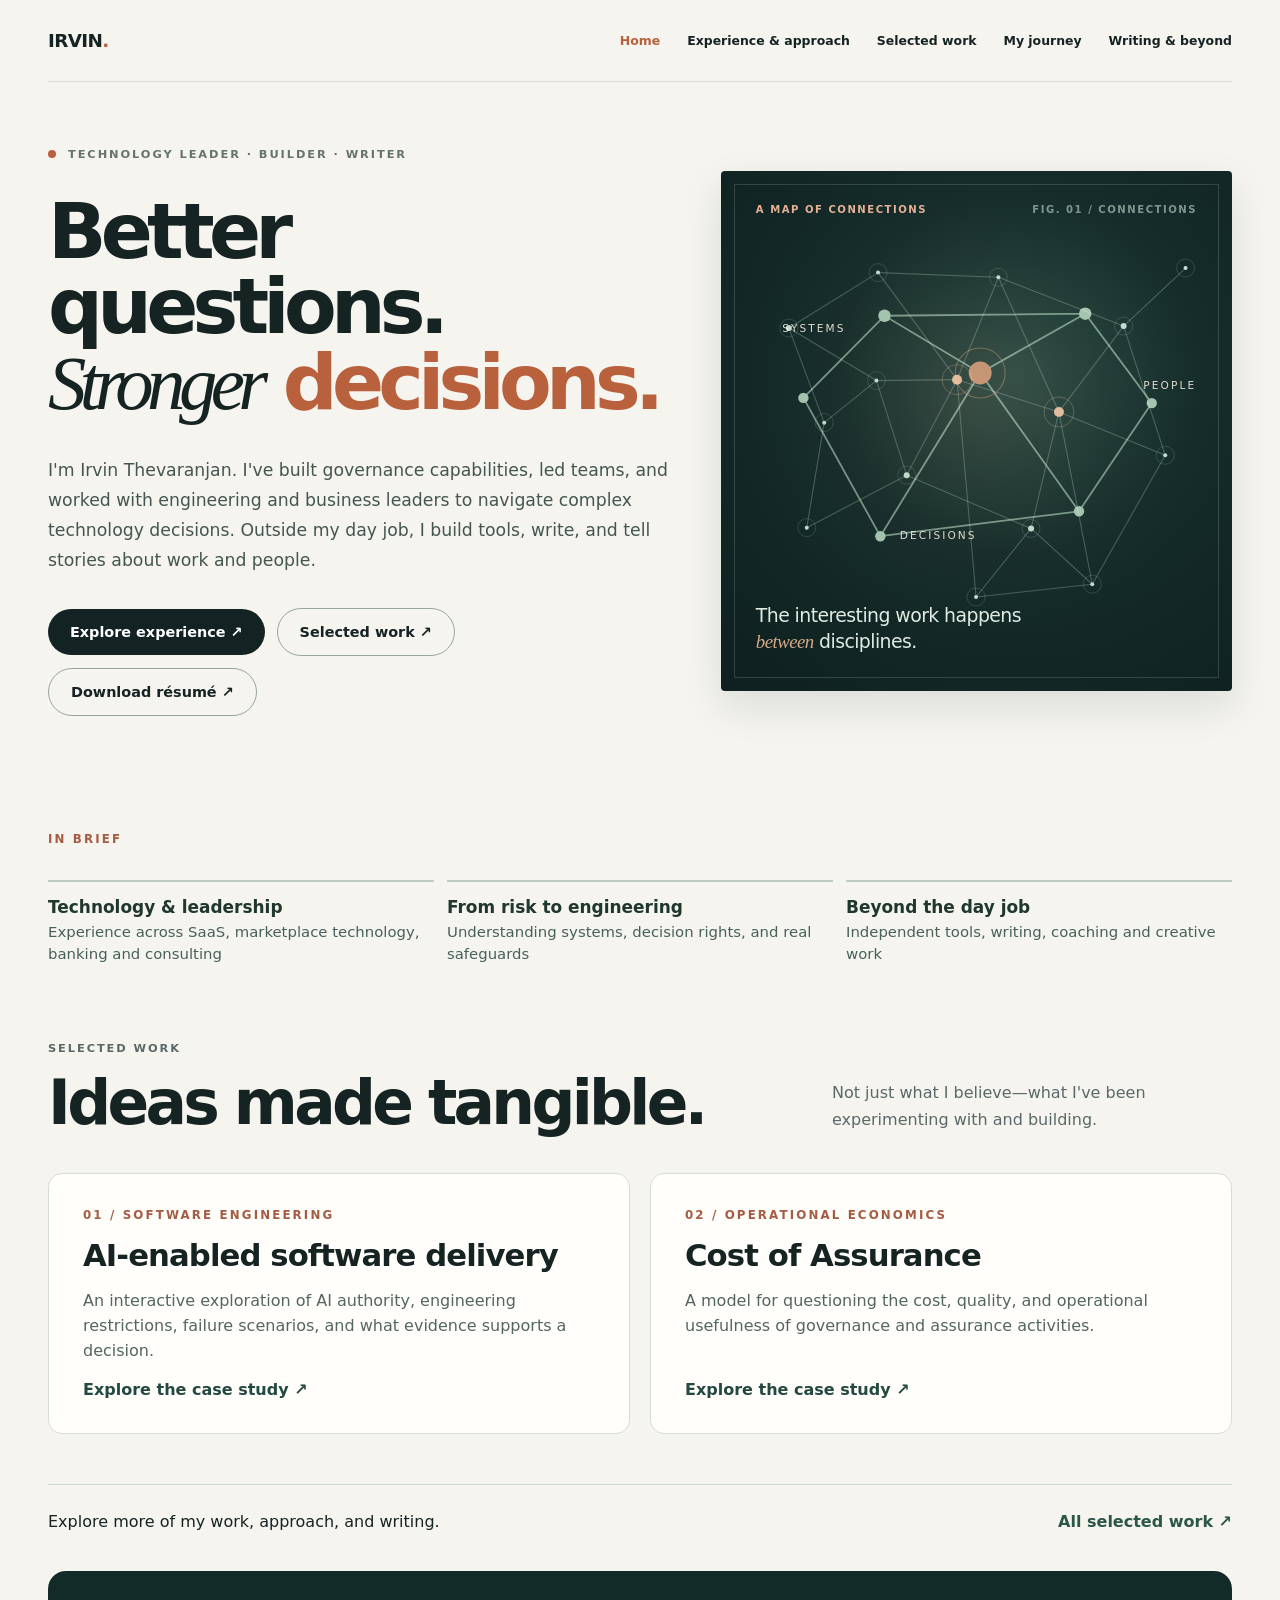
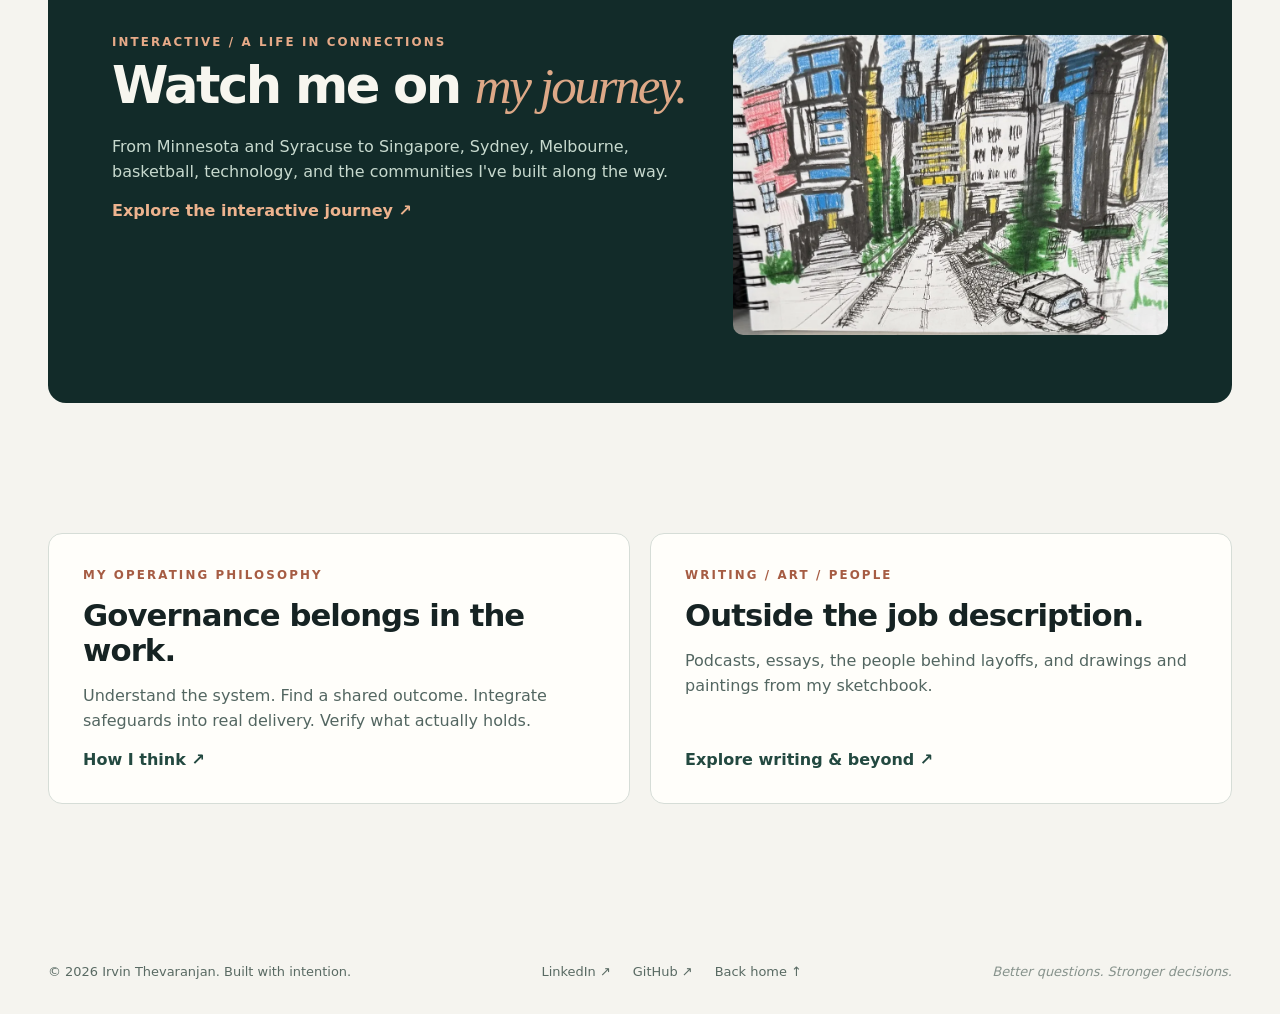
==== commit 1f0e4783: "Stage V8 five-page portfolio for review" ====
--- a/index.html
+++ b/index.html
@@ -1,531 +1,13 @@
-<!doctype html>
-
-
-<html lang="en">
-<head>
-<meta charset="utf-8"/>
-<meta content="width=device-width, initial-scale=1" name="viewport"/>
-<meta content="#10191b" name="theme-color"/>
-<meta content="Irvin Thevaranjan — technology risk and governance leader. Explore engineering thinking, practical projects, writing, podcasts and an interactive decision lab." name="description"/>
-<title>Irvin Thevaranjan | Technology Leadership, Risk &amp; Independent Work</title>
-<meta content="Irvin Thevaranjan — Technology, Decisions &amp; People" property="og:title"/>
-<meta content="Technology leadership, practical experimentation, and ideas worth sharing." property="og:description"/>
-<meta content="website" property="og:type"/>
-<meta name="twitter:card" content="summary"/>
-<meta name="color-scheme" content="light"/>
-<link rel="icon" type="image/svg+xml" href="assets/favicon.svg"/>
-<style>
-  :root{--bg:#f5f4ef;--ink:#162323;--muted:#596967;--line:#d8ddd7;--accent:#b9603c;--dark:#132323;--cream:#ece9df;--card:#fffefa;--font:ui-sans-serif,system-ui,-apple-system,BlinkMacSystemFont,"Segoe UI",sans-serif}
-  *{box-sizing:border-box}html{scroll-behavior:smooth}body{margin:0;background:var(--bg);color:var(--ink);font-family:var(--font);-webkit-font-smoothing:antialiased}a{color:inherit;text-decoration:none}a:focus-visible,button:focus-visible{outline:3px solid #c7784e;outline-offset:4px}button{font:inherit}::selection{background:#edc7ab;color:#1b2323}
-  .wrap{width:min(1200px,calc(100% - 96px));margin:auto}.eyebrow{text-transform:uppercase;letter-spacing:.17em;font-size:.71rem;font-weight:780}.muted{color:var(--muted)}.serif{font-family:Georgia,"Times New Roman",serif;font-weight:400}.thin{font-weight:350}.stroke{border-top:1px solid var(--line)}
-  .top{height:82px;display:flex;align-items:center;justify-content:space-between;border-bottom:1px solid var(--line)}.brand{font-weight:800;letter-spacing:-.035em;font-size:1.15rem}.brand span{color:var(--accent)}.nav{display:flex;gap:31px;align-items:center;font-size:.85rem;font-weight:600}.nav a:hover,.footer a:hover{color:var(--accent)}.nav .contact-link{border:1px solid #889591;padding:11px 18px;border-radius:40px}.menu{display:none}
-  .hero{padding:90px 0 88px;display:grid;grid-template-columns:1.55fr .6fr;gap:70px;align-items:end}.hero .eyebrow{display:flex;align-items:center;gap:12px;color:#64746c}.dot{width:8px;height:8px;border-radius:50%;background:var(--accent);display:inline-block}.hero h1{font-size:clamp(3.5rem,7.5vw,7.8rem);line-height:.98;letter-spacing:-.075em;margin:33px 0 34px;font-weight:660}.hero h1 em{font-family:Georgia,serif;font-weight:400;letter-spacing:-.085em}.hero h1 .color{color:var(--accent)}.hero .lead{max-width:650px;font-size:1.2rem;line-height:1.75;color:#455651;margin:0}.hero-side{border-left:1px solid var(--line);padding:0 0 4px 25px}.hero-side p{line-height:1.7;font-size:.92rem;color:#465851}.hero-side .tag{padding:8px 0;border-bottom:1px solid var(--line);font-size:.86rem}.hero-side .tag:first-of-type{border-top:1px solid var(--line)}
-  .actions{display:flex;gap:12px;align-items:center;margin-top:32px;flex-wrap:wrap}.button{display:inline-flex;align-items:center;gap:14px;border-radius:50px;background:var(--dark);color:white;padding:15px 22px;font-size:.9rem;font-weight:650;transition:transform .2s,background .2s}.button:hover{transform:translateY(-2px);background:#344e4b}.button.secondary{background:transparent;border:1px solid #9aa59f;color:var(--ink)}.button.secondary:hover{background:#e9ebe4}
-  .signal{background:var(--dark);color:#f4f2e9;overflow:hidden}.signal-inner{min-height:230px;display:grid;grid-template-columns:.85fr 1.15fr;gap:65px;align-items:center;padding:47px 0}.signal p{font-size:clamp(1.3rem,2.4vw,2.25rem);line-height:1.4;letter-spacing:-.03em;margin:0}.signal strong{color:#e7ab86;font-weight:550}.signal .eyebrow{color:#9db1aa}
-  section.section{padding:105px 0}.section-head{display:flex;justify-content:space-between;gap:30px;align-items:end;margin-bottom:37px}.section-head h2{font-size:clamp(2.6rem,4.8vw,4.8rem);letter-spacing:-.06em;line-height:1.08;font-weight:630;margin:15px 0 0}.section-head p{max-width:400px;color:var(--muted);line-height:1.7;margin:0 0 3px}
-  .projects{display:grid;grid-template-columns:repeat(2,minmax(0,1fr));gap:16px}.project{background:var(--card);border:1px solid var(--line);min-height:455px;display:flex;flex-direction:column;transition:transform .2s,border-color .2s;overflow:hidden}.project:hover{transform:translateY(-4px);border-color:#bdad9d}.project-visual{height:190px;padding:25px;position:relative;overflow:hidden;display:flex;align-items:center;justify-content:center}.project-visual.ai{background:#dce4de}.project-visual.basket{background:#dedbd3}.project-visual.network{background:#e8dcd0}.project-visual.assurance{background:#dbe4df}.project-visual svg{max-width:100%;width:100%;height:100%}.project-body{padding:26px;display:flex;flex-direction:column;flex:1}.project-body .eyebrow{font-size:.65rem;color:var(--accent)}.project h3{font-size:1.5rem;letter-spacing:-.035em;line-height:1.2;margin:15px 0 11px}.project p{color:#52615b;font-size:.91rem;line-height:1.65;margin:0}.project .project-go{display:flex;justify-content:space-between;margin-top:auto;padding-top:28px;align-items:center;font-size:.86rem;font-weight:720}.project .project-go span:last-child{font-size:1.2rem}
-  .approach{background:#e8eae3}.approach-grid{display:grid;grid-template-columns:1fr 1fr;gap:90px}.approach h2{font-size:clamp(2.6rem,4.5vw,4.6rem);line-height:1.08;letter-spacing:-.06em;margin:17px 0 26px}.approach .statement{font-size:1.15rem;line-height:1.8;color:#485b55;max-width:500px}.principles{border-top:1px solid #bbc8bc}.principle{display:grid;grid-template-columns:55px 1fr;padding:21px 0;border-bottom:1px solid #bbc8bc;gap:15px}.principle .number{font-size:.8rem;color:var(--accent);font-weight:800}.principle h3{margin:0 0 7px;font-size:1.14rem;letter-spacing:-.02em}.principle p{margin:0;color:#5c6c65;line-height:1.6;font-size:.9rem}
-  .writing{display:grid;grid-template-columns:repeat(2,minmax(0,1fr));gap:16px}.writing .feature{min-width:0}.feature.podcast{background:#dce5e1}.feature.podcast-alt{background:#e8e0d9}.resume-layout{display:grid;grid-template-columns:.8fr 1.2fr;gap:95px}.career-list{border-top:1px solid var(--line)}.career-entry{display:grid;grid-template-columns:135px 1fr;gap:20px;padding:24px 0;border-bottom:1px solid var(--line)}.career-entry .date{color:var(--muted);font-size:.85rem}.career-entry h3{margin:0 0 6px;font-size:1.2rem}.career-entry p{margin:0;color:var(--muted);line-height:1.6}.resume-intro{line-height:1.7;color:var(--muted)}.feature{padding:43px;background:#e7e2d7;min-height:350px;display:flex;flex-direction:column}.feature.light{background:#e6eae5}.feature h3{font-family:Georgia,serif;font-size:clamp(1.8rem,3vw,2.8rem);font-weight:400;line-height:1.18;letter-spacing:-.04em;margin:22px 0 18px}.feature p{line-height:1.75;color:#55645e;max-width:470px}.feature a{font-weight:700;display:inline-flex;gap:15px;align-items:center;margin-top:auto;padding-top:20px;font-size:.9rem}
-  .about{border-top:1px solid var(--line);display:grid;grid-template-columns:.8fr 1.2fr;gap:110px}.about h2{font-size:clamp(2.7rem,4.3vw,4.5rem);line-height:1.08;letter-spacing:-.06em;margin:13px 0}.about-copy{font-size:1.11rem;line-height:1.95;color:#445750}.about-copy p{margin:0 0 19px}.about .small-note{color:#66756d;font-size:.86rem;margin-top:24px}
-  .outro{background:#bd6949;color:#fff7ed;padding:80px 0}.outro-inner{display:flex;justify-content:space-between;align-items:end;gap:40px}.outro h2{font-size:clamp(2.8rem,5.5vw,5.6rem);line-height:1.02;letter-spacing:-.065em;margin:15px 0 0}.outro .button{background:#fff5eb;color:#1f2927;white-space:nowrap}.outro .button:hover{background:white}
-  .footer{display:flex;justify-content:space-between;gap:25px;align-items:center;padding:35px 0;font-size:.81rem;color:#596a63}.footer-links{display:flex;gap:22px;flex-wrap:wrap}
-  @media(max-width:950px){.wrap{width:min(100% - 48px,1200px)}.hero{grid-template-columns:1fr;padding:65px 0;gap:35px}.hero-side{display:none}.projects{grid-template-columns:1fr 1fr}.project:first-child{grid-column:auto}.project:first-child .project-visual{height:190px}.approach-grid{gap:45px}.about{gap:45px}.resume-layout{gap:45px}.nav{gap:15px}}
-  @media(max-width:650px){.wrap{width:calc(100% - 36px)}.top{height:69px}.nav{display:none;position:absolute;top:69px;left:0;right:0;background:var(--bg);padding:22px 18px;flex-direction:column;align-items:stretch;border-bottom:1px solid var(--line);z-index:3}.nav.open{display:flex}.menu{display:block;background:none;border:1px solid var(--line);border-radius:7px;padding:9px 11px}.hero{padding:57px 0 64px}.hero h1{font-size:clamp(3.4rem,14vw,5.8rem);margin:25px 0}.hero .lead{font-size:1.05rem}.signal-inner,.approach-grid,.about,.writing,.resume-layout{grid-template-columns:1fr;gap:24px}.career-entry{grid-template-columns:1fr;gap:5px}.signal-inner{padding:42px 0}.signal p{font-size:1.52rem}section.section{padding:70px 0}.section-head{display:block}.section-head p{margin-top:16px}.projects{grid-template-columns:1fr}.project:first-child{grid-column:auto}.project:first-child .project-visual,.project-visual{height:190px}.project{min-height:410px}.approach-grid{gap:38px}.feature{min-height:315px;padding:29px}.about-copy{font-size:1rem}.outro{padding:65px 0}.outro-inner{align-items:start;flex-direction:column}.footer{align-items:start;flex-direction:column}.footer-links{gap:15px}}
-  .essay-archive{margin-top:42px;border-top:1px solid var(--line);padding-top:29px}.essay-archive-head{display:flex;align-items:baseline;justify-content:space-between;gap:25px;margin-bottom:19px}.essay-archive-head p{color:var(--muted);font-size:.88rem;max-width:560px;line-height:1.5}.essay-links{display:grid;grid-template-columns:repeat(3,minmax(0,1fr));gap:12px}.essay-links a{display:flex;justify-content:space-between;gap:12px;align-items:center;padding:23px;background:#e7eae5;border:1px solid var(--line);text-decoration:none;color:var(--ink)}.essay-links a:hover{border-color:var(--accent)}.essay-links small{display:block;color:var(--muted);font-size:.68rem;letter-spacing:.12em;margin-bottom:10px}.essay-links strong{font-weight:550;line-height:1.35;font-size:1rem}.essay-links a>span:last-child{font-size:1.2rem;color:var(--accent)}@media(max-width:950px){.essay-links{grid-template-columns:1fr}.essay-archive-head{display:block}}
-  @media(prefers-reduced-motion:reduce){html{scroll-behavior:auto}*,*:before,*:after{transition:none!important}}
-  
-.leadership-grid{display:grid;grid-template-columns:repeat(3,1fr);gap:16px}.leadership-grid article{border-top:2px solid #bf704f;background:#fffefa;padding:28px;min-height:235px}.leadership-grid span{color:#a35b41;font-size:.7rem;font-weight:800;letter-spacing:.12em}.leadership-grid h3{font-size:1.4rem;line-height:1.2;letter-spacing:-.03em}.leadership-grid p{font-size:.93rem;line-height:1.65;color:#50625c}@media(max-width:850px){.leadership-grid{grid-template-columns:1fr}}
-</style>
-<style>
-/* Bundled V6.1 styling: standalone-preview safe */
-
-/* V6 — progressive enhancement, no framework runtime */
-:root{--copper:#b9603c;--forest:#132323;--paper:#f5f4ef}
-html{scroll-padding-top:30px}body{overflow-x:hidden}.reading-progress{height:3px;position:fixed;top:0;left:0;right:0;z-index:30;pointer-events:none}.reading-progress span{height:100%;width:0%;display:block;background:var(--accent);transform-origin:left}.skip-link{position:absolute;top:-100px;left:12px;background:#fff;color:#111;z-index:999;padding:10px}.skip-link:focus{top:8px}
-.top{position:relative;z-index:20}.nav{gap:20px}.hero-v6{grid-template-columns:minmax(0,1.1fr) minmax(340px,.9fr);gap:48px;align-items:center;min-height:680px;padding:74px 0 83px}.hero-v6 h1{font-size:clamp(3.4rem,6vw,6.9rem)}.hero-v6 .lead{font-size:1.08rem}.hero-art{height:520px;background:radial-gradient(circle at 58% 39%,#294942 0%,#152c2a 42%,#0e201f 100%);border-radius:4px;overflow:hidden;position:relative;color:#cde2d8;box-shadow:0 15px 40px rgba(15,35,32,.11);isolation:isolate}.hero-art:after{content:'';position:absolute;inset:13px;border:1px solid rgba(215,237,222,.17);pointer-events:none}.hero-art canvas{width:100%;height:100%;display:block;position:absolute;inset:0}.art-caption{position:absolute;top:33px;left:35px;right:35px;z-index:2;display:flex;justify-content:space-between;gap:8px;font-size:.63rem;letter-spacing:.15em;font-weight:700;color:#a8c5b7}.art-index{opacity:.7}.hero-orbit-label{position:absolute;color:#f6ede2;font-size:.66rem;letter-spacing:.2em;z-index:2;pointer-events:none;opacity:.9}.label-a{top:29%;left:16%}.label-b{top:48%;right:9%}.label-c{bottom:32%;left:28%}.art-bottom{position:absolute;bottom:37px;left:35px;right:35px;z-index:2;font-size:1.18rem;line-height:1.35;letter-spacing:-.03em;max-width:290px;color:#e0ebe4}.art-bottom em{font-family:Georgia,serif;font-weight:400;color:#d7aa8b}.art-kicker{color:#e5b095}
-.career-interlude{background:#dfe7df;border-top:1px solid #cbd7ca;border-bottom:1px solid #cbd7ca}.career-interlude-inner{display:flex;align-items:center;justify-content:space-between;gap:36px;padding-top:31px;padding-bottom:31px}.career-interlude .eyebrow{min-width:165px;color:#62746a}.career-interlude p{font-size:clamp(1.05rem,2.1vw,1.55rem);letter-spacing:-.025em;max-width:770px;line-height:1.45;margin:0}.career-interlude em{font-family:Georgia,serif}.interlude-decoration{font-size:2.3rem;color:var(--accent)}
-.career-list{position:relative;padding-left:40px}.career-list:before{content:'';position:absolute;left:13px;top:23px;bottom:30px;width:1px;background:#b8c8ba}.career-entry{position:relative}.career-marker{position:absolute;left:-40px;top:24px;width:28px;height:28px;background:#e5eae2;border:1px solid #a8b7aa;border-radius:50%;display:grid;place-items:center;color:#a45c3b;font-size:.65rem;font-weight:800;z-index:1}.career-stage.is-visible .career-marker{background:#b9603c;color:#fff;border-color:#b9603c;transition:background .5s,color .5s}.career-stage.is-visible h3{color:#172f29}
-.decision-section{background:#132323;color:#f1f0e7;padding:105px 0 116px}.decision-header{display:flex;align-items:end;justify-content:space-between;gap:50px;margin-bottom:44px}.decision-header .eyebrow{color:#d6a382}.decision-header h2{font-size:clamp(2.6rem,4.6vw,4.7rem);letter-spacing:-.06em;line-height:1.08;margin:15px 0 0}.decision-header p{color:#aebfb6;font-size:.95rem;max-width:360px;line-height:1.7}.decision-shell{border:1px solid #42605a;background:#182e2a;box-shadow:0 20px 60px rgba(0,0,0,.08)}.decision-topline{display:flex;justify-content:space-between;gap:15px;padding:19px 29px;border-bottom:1px solid #42605a;font-size:.68rem;letter-spacing:.15em;color:#a5c0b2;font-weight:750}.mini-pulse{width:7px;height:7px;border-radius:50%;background:#da9b75;display:inline-block;margin-right:8px;box-shadow:0 0 0 4px #ad745544}.decision-main{display:grid;grid-template-columns:1fr 1fr}.decision-prompt{padding:46px;border-right:1px solid #42605a}.decision-prompt .eyebrow{color:#d8a482}.decision-prompt h3{font-weight:540;font-size:clamp(1.55rem,2.6vw,2.5rem);letter-spacing:-.035em;line-height:1.22;margin:20px 0}.decision-prompt>p{line-height:1.72;color:#b7c8bf;max-width:460px}.decision-choices{display:grid;gap:9px;margin-top:35px}.decision-option{display:flex;gap:16px;align-items:center;text-align:left;padding:18px;background:transparent;color:#e5f0e9;border:1px solid #51716a;cursor:pointer;transition:background .2s,border-color .2s,transform .2s}.decision-option:hover{background:#254b40;transform:translateX(3px)}.decision-option[aria-pressed=true]{background:#dfac88;color:#162723;border-color:#dfac88}.option-number{font-size:.68rem;font-weight:750;opacity:.8}.option-arrow{margin-left:auto}.decision-response{padding:46px;display:flex;flex-direction:column;min-width:0}.decision-flow{display:flex;align-items:center;gap:0;margin-bottom:50px}.flow-node{border:1px solid #56766d;color:#9fbaae;padding:12px 11px;min-width:0;flex:1;text-align:center;font-size:.66rem;letter-spacing:.06em;transition:background .35s,border-color .35s,color .35s}.flow-node.active{background:#d4a380;color:#152824;border-color:#d4a380}.flow-connector{height:1px;flex:0 0 14px;background:#68877b}.response-eyebrow,.implication-label{font-size:.65rem;letter-spacing:.17em;font-weight:750;color:#c59b7d}.decision-response h4{font-size:clamp(1.5rem,2.4vw,2.2rem);line-height:1.23;letter-spacing:-.04em;font-weight:550;margin:16px 0}.decision-response>p{line-height:1.77;color:#c3d2ca;margin:0 0 28px}.implication{border-left:2px solid #d5a47f;padding:5px 0 5px 19px;margin-top:auto}.implication p{color:#f4e7d9;line-height:1.5;font-size:1.03rem;margin:12px 0 0}.reset-decision{align-self:flex-start;background:transparent;border:0;color:#aebfb6;cursor:pointer;padding:20px 0 0;text-decoration:underline;text-underline-offset:4px;font-size:.8rem}.reset-decision:hover{color:white}.decision-foot{display:flex;justify-content:space-between;gap:20px;border-top:1px solid #42605a;padding:18px 29px;color:#a7b9b0;font-size:.75rem}.decision-foot a{color:#f0c19f;text-decoration:underline;text-underline-offset:3px}
-.project-visual svg{transition:transform .65s cubic-bezier(.18,.8,.3,1)}.project:hover .project-visual svg{transform:scale(1.06) translateY(-3px)}.project,.feature{position:relative}.feature a:hover,.essay-links a:hover{color:#a35b3c}.built-note{font-style:italic;opacity:.7}
-.motion-ready .reveal{opacity:0;transform:translateY(28px);transition:transform .8s cubic-bezier(.2,.8,.3,1),opacity .8s ease}.motion-ready .reveal.is-visible{opacity:1;transform:translateY(0)}
-@media(min-width:951px){.nav{font-size:.78rem}.hero-v6{padding-top:65px}.hero-art{min-width:0}}
-@media(max-width:950px){.hero-v6{grid-template-columns:1fr;min-height:0;padding:64px 0}.hero-art{height:420px}.hero-v6 h1{max-width:900px}.decision-main{grid-template-columns:1fr}.decision-prompt{border-right:0;border-bottom:1px solid #42605a}.decision-header{align-items:start}.decision-response{min-height:440px}.decision-header h2{font-size:3.5rem}}
-@media(max-width:650px){.hero-v6{gap:34px;padding:48px 0 65px}.hero-art{height:350px}.art-caption{left:23px;right:23px;top:25px;font-size:.56rem}.art-index{display:none}.art-bottom{left:23px;right:23px;bottom:24px;font-size:1.05rem}.career-interlude-inner{display:block}.career-interlude p{margin-top:16px}.interlude-decoration{display:none}.decision-section{padding:70px 0}.decision-header{display:block}.decision-header h2{font-size:clamp(2.5rem,10vw,3.8rem)}.decision-header p{margin-top:20px}.decision-prompt,.decision-response{padding:25px}.decision-response{min-height:0}.decision-flow{margin-bottom:32px}.flow-node{font-size:.53rem;padding:12px 5px}.flow-connector{flex-basis:7px}.decision-topline{padding:15px 18px;font-size:.58rem}.decision-topline span:last-child{display:none}.decision-foot{display:block;padding:18px}.decision-foot a{display:block;margin-top:13px}.career-list{padding-left:32px}.career-marker{left:-31px}.career-list:before{left:0}}
-@media(prefers-reduced-motion:reduce){html{scroll-behavior:auto!important}*,*:before,*:after{animation-duration:.001ms!important;transition-duration:.001ms!important}.motion-ready .reveal{opacity:1;transform:none}.project:hover,.decision-option:hover{transform:none}}
-
-/* V6.1 visual and mobile refinements */
-.hero-art .hero-network-fallback{position:absolute;inset:14% 5% 8%;width:90%;height:78%;z-index:0;opacity:.82;pointer-events:none}.hero-art canvas{z-index:1;mix-blend-mode:screen}.art-caption{align-items:flex-start;flex-wrap:wrap;column-gap:16px;row-gap:7px}.art-kicker,.art-index{display:inline-block;white-space:normal}.hero-art .label-a{top:29%;left:12%}.hero-art .label-b{top:40%;right:7%}.hero-art .label-c{bottom:29%;left:35%}
-.career-list:after{content:"";position:absolute;left:13px;top:23px;height:var(--career-progress,0%);max-height:calc(100% - 53px);width:3px;background:var(--accent);border-radius:8px;transition:height .12s linear;pointer-events:none}
-.lab-scenario{margin-top:28px;display:grid;gap:10px}.lab-scenario label,.lab-gates legend{font-size:.7rem;letter-spacing:.12em;font-weight:800;color:#ddb293}.lab-scenario select{appearance:auto;width:100%;background:#24443b;color:#f5f1e7;border:1px solid #628278;border-radius:3px;padding:15px;font:inherit;font-size:.92rem}.lab-scenario select:focus-visible,.lab-gates input:focus-visible,.decision-option:focus-visible,.reset-decision:focus-visible{outline:3px solid #f0bb91;outline-offset:3px}.lab-gates{margin:26px 0 0;padding:18px;border:1px solid #4e6d62;display:grid;gap:15px;min-width:0}.lab-gates legend{padding:0 8px}.lab-gates legend span{font-size:.66rem;font-weight:400;color:#a5b9ae;letter-spacing:normal}.lab-gates label{display:flex;align-items:start;gap:12px;font-size:.88rem;line-height:1.4;color:#e0ece5;cursor:pointer}.lab-gates input{accent-color:#d99b75;width:18px;height:18px;flex-shrink:0;margin:1px 0 0}.lab-verdict{display:flex;align-items:center;gap:10px;line-height:1.45;background:#234a3e;border:1px solid #47816a;color:#e7f4ec;padding:13px 15px;font-size:.75rem;font-weight:800;letter-spacing:.045em;margin:-18px 0 30px}.lab-verdict[data-state="blocked"]{background:#552f2d;border-color:#b66e5e;color:#fff0e8}.lab-verdict[data-state="human"]{background:#3c4038;border-color:#8c957b}.lab-verdict[data-state="automatic"]{background:#544230;border-color:#c49b64}.verdict-dot{width:9px;height:9px;border-radius:50%;background:#88dbb1;flex:none}.lab-verdict[data-state="blocked"] .verdict-dot{background:#ffb9a0}.lab-verdict[data-state="human"] .verdict-dot{background:#e0cea6}.lab-chain{display:grid;grid-template-columns:repeat(3,minmax(0,1fr));border-top:1px solid #52736a;border-bottom:1px solid #52736a;margin:0 0 30px}.lab-chain>div{padding:18px 12px 18px 0;display:flex;flex-direction:column;gap:9px}.lab-chain>div+div{border-left:1px solid #52736a;padding-left:14px}.lab-chain span{font-size:.58rem;letter-spacing:.08em;color:#bcae9a}.lab-chain strong{font-size:.8rem;color:#eff2e9;font-weight:600;overflow-wrap:anywhere}.decision-response .implication{margin-top:4px}
-.project:focus-visible,.feature a:focus-visible{outline:3px solid var(--accent);outline-offset:3px}
-@media(max-width:650px){.hero-v6{padding:34px 0 45px;gap:24px}.hero-v6 h1{font-size:clamp(3.05rem,13vw,5.2rem);margin:19px 0 20px}.hero-v6 .lead{font-size:1rem;line-height:1.55}.hero-v6 .actions{gap:9px;margin-top:24px}.hero-v6 .actions .button{font-size:.78rem;padding:11px 12px}.hero-art{height:285px}.hero-art .art-bottom{font-size:.93rem;max-width:235px}.hero-art .label-a{top:33%}.hero-art .label-c{bottom:28%}.art-caption{font-size:.52rem}.career-list:after{left:0}.lab-chain{grid-template-columns:1fr}.lab-chain>div{padding:10px 0}.lab-chain>div+div{border-left:0;border-top:1px solid #52736a;padding-left:0}.lab-verdict{margin-top:0}.decision-prompt h3{font-size:1.6rem}}
-@media(prefers-reduced-motion:reduce){.career-list:after{transition:none}.hero-art canvas{display:none}}
-
-</style><style>
-/* V6.2: Outside the Lines; preserves the V6.1 executive-first structure */
-.outside-lines{background:#f0eee7;color:#1b2b28;padding:100px 0 110px;border-top:1px solid #d9ddd4}
-.outside-intro{display:grid;grid-template-columns:1fr .8fr;align-items:end;gap:70px;padding-bottom:45px}
-.outside-intro h2{font-size:clamp(3.1rem,6.4vw,6.7rem);letter-spacing:-.07em;line-height:1.03;margin:15px 0 0}
-.outside-intro h2 em,.hallway-text h3 em{font-family:Georgia,serif;font-weight:400}
-.outside-intro p{font-size:1.03rem;line-height:1.65;color:#50615b;margin:0 0 13px}
-.outside-intro p:first-child{color:#263b34;font-weight:650;font-size:1.15rem}
-.hallway-stage{position:relative;min-height:min(80vw,780px);height:min(74vw,720px);background:#142b2a;overflow:hidden;display:grid;align-items:center;isolation:isolate}
-.hallway-stage:before{content:"";position:absolute;inset:0;z-index:1;background:linear-gradient(90deg,rgba(9,25,24,.85) 0%,rgba(9,25,24,.40) 48%,rgba(9,25,24,.10) 100%);pointer-events:none}
-.hallway-frame{position:absolute;inset:0;display:flex;justify-content:flex-end;overflow:hidden}
-.hallway-frame img{width:100%;height:100%;object-fit:cover;object-position:center 46%;transform:scale(1.12) translateY(var(--hallway-scroll,0px));filter:saturate(.88) contrast(1.04);will-change:transform}
-.hallway-fine{position:absolute;right:5%;bottom:22px;color:#f2f2eb;z-index:2;font-size:.65rem;letter-spacing:.18em;text-shadow:0 1px 5px #122}
-.hallway-text{position:relative;z-index:2;color:#fff;width:min(540px,42%);margin-left:max(5%,calc((100vw - 1200px)/2));padding:45px 0}
-.hallway-text .eyebrow{color:#e2b18b;font-weight:700;letter-spacing:.16em}
-.hallway-text h3{font-size:clamp(3.2rem,6vw,6rem);letter-spacing:-.065em;line-height:1.05;margin:19px 0 26px}
-.hallway-text p{font-size:1.09rem;line-height:1.7;color:#f1f2e9;max-width:385px}
-.art-cta{margin-top:26px;display:inline-flex;gap:30px;align-items:center;border:1px solid #f2e8d6;padding:15px 19px;text-decoration:none;color:#fff;font-weight:650;transition:background .25s,color .25s}
-.art-cta:hover,.art-cta:focus-visible{background:#f2e8d6;color:#19342e}
-.art-gallery{padding-top:92px}
-.gallery-heading{display:flex;align-items:end;justify-content:space-between;gap:36px;margin-bottom:31px}
-.gallery-heading h3{font-size:clamp(2.2rem,4vw,4.4rem);letter-spacing:-.06em;line-height:1.1;margin:14px 0 0}
-.gallery-heading p{color:#687870;line-height:1.6;max-width:320px;margin:0}
-.gallery-grid{display:grid;grid-template-columns:repeat(3,minmax(0,1fr));grid-auto-rows:270px;gap:15px}
-.art-tile{position:relative;border:0;cursor:pointer;padding:0;text-align:left;background:#1c3531;overflow:hidden;min-width:0;display:block;color:#fff;font:inherit}
-.art-tile img{display:block;width:100%;height:100%;object-fit:cover;transition:transform .65s cubic-bezier(.2,.75,.2,1),filter .4s;filter:saturate(.94)}
-.art-tile:hover img,.art-tile:focus-visible img{transform:scale(1.055);filter:saturate(1.12)}
-.art-tile:focus-visible{outline:4px solid #d49467;outline-offset:2px}
-.art-tile:after{content:"";position:absolute;inset:40% 0 0;background:linear-gradient(transparent,rgba(10,25,25,.86));pointer-events:none}
-.art-tile span{position:absolute;bottom:19px;left:20px;right:15px;z-index:1;display:grid;gap:5px}
-.art-tile span b{font-size:1.02rem}.art-tile span small{font-size:.69rem;letter-spacing:.1em;text-transform:uppercase;color:#d4dacc}
-.art-wide{grid-column:span 2}.art-tall{grid-row:span 2}
-.art-lightbox{max-width:min(92vw,1020px);max-height:92vh;width:100%;background:#102823;border:1px solid #506c62;color:#f1eee8;padding:20px 22px 16px;box-shadow:0 25px 100px #0008;overflow:auto}
-.art-lightbox::backdrop{background:rgba(4,13,12,.88)}
-.lightbox-top{display:flex;align-items:start;justify-content:space-between;gap:20px;margin-bottom:15px}.lightbox-top>div{display:grid;gap:4px}.lightbox-top strong{font-size:1.1rem}.lightbox-top small{color:#bacbc2}
-.lightbox-close{color:#fff;background:transparent;border:1px solid #7f9d92;padding:9px 13px;cursor:pointer;font:inherit}
-.art-lightbox img{width:100%;max-height:70vh;object-fit:contain;background:#172824;display:block}.art-lightbox p{font-size:.75rem;color:#b9cbc2;margin:13px 0 0}
-@media(max-width:950px){.outside-intro{gap:22px}.hallway-text{width:60%;margin-left:5%}.gallery-grid{grid-auto-rows:225px}}
-@media(max-width:650px){.outside-lines{padding:64px 0 74px}.outside-intro{grid-template-columns:1fr;gap:18px;padding-bottom:25px}.outside-intro h2{font-size:clamp(3.1rem,12vw,5rem)}.outside-intro p{font-size:.98rem}.hallway-stage{height:640px;min-height:0;align-items:end}.hallway-frame img{object-position:45% center;transform:scale(1.2)}.hallway-stage:before{background:linear-gradient(0deg,rgba(9,25,24,.96),rgba(9,25,24,.25) 75%)}.hallway-text{width:auto;margin:0 20px 55px;padding:0}.hallway-text h3{font-size:3.65rem}.hallway-text p{font-size:.96rem}.art-gallery{padding-top:55px}.gallery-heading{display:block}.gallery-heading p{margin-top:14px}.gallery-grid{grid-template-columns:repeat(2,minmax(0,1fr));grid-auto-rows:185px;gap:9px}.art-wide{grid-column:span 2}.art-tall{grid-row:span 2}.art-tile span{left:12px;bottom:13px;right:10px}.art-tile span b{font-size:.85rem}.art-tile span small{font-size:.56rem}.art-lightbox{padding:13px}}
-@media(prefers-reduced-motion:reduce){.hallway-frame img,.art-tile img{transform:none!important;transition:none!important}}
-</style><style id="journey-styles">
-/* Journey explorer — isolated design tokens */
-.journey-experience{background:#102b29;color:#e8f3ed;padding:clamp(64px,8vw,112px) 0;overflow:hidden;position:relative}
-.journey-experience:before{content:"";pointer-events:none;position:absolute;inset:0;background:radial-gradient(ellipse at 60% 25%,rgba(112,180,147,.13),transparent 55%)}
-.journey-wrap{position:relative;max-width:1180px;margin:auto;padding:0 24px}
-.journey-heading{display:grid;grid-template-columns:1.2fr 1fr;gap:30px;align-items:end;margin-bottom:32px}
-.journey-heading h2{font-size:clamp(3rem,6vw,5.9rem);letter-spacing:-.065em;line-height:1.02;margin:12px 0 0;color:#f2eee5}
-.journey-heading h2 em{font-family:Georgia,serif;font-weight:400;color:#daa080}
-.journey-heading p{color:#b4c9c0;font-size:1.05rem;line-height:1.7;max-width:450px;margin:0 0 5px}
-.journey-kicker{font-size:.73rem;letter-spacing:.2em;text-transform:uppercase;color:#e8ac88;font-weight:700}
-.journey-explorer{border:1px solid #49655c;background:linear-gradient(145deg,#173b35,#0e2625);border-radius:16px;padding:clamp(14px,3vw,29px);box-shadow:0 26px 70px rgba(0,0,0,.16)}
-.journey-toolbar{display:flex;gap:9px;flex-wrap:wrap;margin:0 0 18px;align-items:center}
-.journey-filter{color:#d6e4dd;border:1px solid #55766a;background:transparent;border-radius:50px;padding:9px 15px;font:600 .83rem inherit;font-family:inherit;cursor:pointer;transition:.2s}
-.journey-filter[aria-pressed="true"]{background:#dfac87;color:#142724;border-color:#dfac87}
-.journey-filter:focus-visible,.journey-node:focus-visible,.journey-controls button:focus-visible,.journey-list button:focus-visible{outline:3px solid #edb58e;outline-offset:4px}
-.journey-stage{display:grid;grid-template-columns:minmax(0,1.52fr) minmax(280px,1fr);gap:22px;align-items:stretch}
-.journey-map{position:relative;min-height:530px;border:1px solid #3e5a52;background:radial-gradient(ellipse at center,#22453d 0,#132f2b 68%,#112825 100%);border-radius:11px;overflow:hidden}
-.journey-map svg{display:block;width:100%;height:100%;position:absolute;inset:0}
-.journey-path{fill:none;stroke:#85ae9e;stroke-width:2.3;opacity:.66;stroke-dasharray:5 8;animation:journeydash 36s linear infinite}
-.journey-path-secondary{fill:none;stroke:#c5997b;stroke-width:1.3;opacity:.5}
-.journey-contour{fill:none;stroke:#9bc4ad;stroke-width:1;opacity:.15}
-.journey-map-title{position:absolute;top:23px;left:24px;font-size:.67rem;letter-spacing:.17em;color:#b7d3c5;text-transform:uppercase;pointer-events:none}
-.journey-map-caption{position:absolute;bottom:18px;left:20px;right:20px;font-size:.7rem;letter-spacing:.08em;color:#9cbfb0;pointer-events:none;text-transform:uppercase}
-.journey-node{--dot:#a9c9b8;position:absolute;left:calc(var(--x)*1%);top:calc(var(--y)*1%);transform:translate(-50%,-50%);width:34px;height:34px;display:flex;align-items:center;justify-content:center;border-radius:50%;border:1px solid #7fa697;background:#1a3831;cursor:pointer;color:#f8f5ea;font-family:inherit;transition:transform .2s,opacity .2s,box-shadow .2s;box-shadow:0 0 0 7px rgba(132,181,157,.09);padding:0}
-.journey-node span{display:block;height:9px;width:9px;background:var(--dot);border-radius:50%;pointer-events:none}
-.journey-node[data-theme="place"]{--dot:#b1cfbb}.journey-node[data-theme="career"]{--dot:#e0a47f}.journey-node[data-theme="people"]{--dot:#f5c66c}.journey-node[data-theme="creative"]{--dot:#91c9d0}
-.journey-node:hover{transform:translate(-50%,-50%) scale(1.18);box-shadow:0 0 0 12px rgba(132,181,157,.13)}
-.journey-node.is-selected{background:#dfaa86;border-color:#fff4d9;box-shadow:0 0 0 10px rgba(223,170,134,.19),0 0 25px rgba(223,170,134,.25);transform:translate(-50%,-50%) scale(1.23)}
-.journey-node.is-selected span{background:#19332b}
-.journey-node.is-muted{opacity:.18}
-.journey-node:after{content:attr(data-short);position:absolute;top:33px;left:50%;transform:translateX(-50%);font:600 .65rem/1.2 system-ui,sans-serif;letter-spacing:.02em;white-space:nowrap;color:#dcece3;pointer-events:none;text-shadow:0 2px 5px #0e2824}
-.journey-node.is-selected:after{color:#f3c49e}
-.journey-detail{border:1px solid #425e55;border-radius:11px;background:rgba(4,23,20,.35);padding:clamp(20px,3vw,30px);display:flex;flex-direction:column;min-height:530px}
-.journey-detail-top{display:flex;justify-content:space-between;gap:10px;color:#e6af8d;font-weight:700;font-size:.67rem;letter-spacing:.13em;text-transform:uppercase}
-.journey-detail h3{font-size:clamp(2rem,3.4vw,3rem);letter-spacing:-.055em;line-height:1.13;color:#fcf7ec;margin:30px 0 12px}
-.journey-detail p{font-size:1rem;line-height:1.75;color:#d1e0d6;margin:0 0 20px}
-.journey-detail .journey-place{color:#b1d2bf;font-size:.8rem;letter-spacing:.05em;margin-bottom:18px}
-.journey-takeaway{margin-top:auto;padding:17px 0 17px;border-top:1px solid #43665c;color:#e9c19e;font:italic 1.12rem/1.5 Georgia,serif}
-.journey-controls{display:flex;align-items:center;justify-content:space-between;gap:10px;border-top:1px solid #405f54;padding-top:17px}
-.journey-controls button{background:transparent;border:1px solid #74988a;color:#e8f3ed;padding:9px 13px;border-radius:7px;font:600 .8rem system-ui,sans-serif;cursor:pointer}
-.journey-count{color:#9cb7aa;font-size:.78rem}
-.journey-list{display:flex;gap:8px;overflow-x:auto;padding:20px 2px 3px;scrollbar-color:#7fa696 transparent}
-.journey-list button{flex:0 0 auto;border:1px solid #426158;background:#173731;color:#cfddd4;padding:10px 13px;border-radius:6px;font:600 .79rem system-ui,sans-serif;cursor:pointer}
-.journey-list button[aria-current="true"]{border-color:#d9a17e;color:#ffe1c8;background:#2c4239}
-.journey-foot{color:#a8c0b3;font-size:.79rem;margin:20px 0 0;line-height:1.6}
-@keyframes journeydash{to{stroke-dashoffset:-520}}
-@media(max-width:780px){.journey-heading{grid-template-columns:1fr}.journey-stage{grid-template-columns:1fr}.journey-map{min-height:390px}.journey-detail{min-height:345px}.journey-detail h3{margin:17px 0 10px}.journey-node{width:30px;height:30px}.journey-node:after{font-size:.58rem}.journey-map-title{font-size:.59rem}.journey-experience{padding:66px 0}}
-@media(max-width:420px){.journey-map{min-height:340px}.journey-node:after{display:none}.journey-toolbar{gap:6px}.journey-filter{padding:8px 10px;font-size:.74rem}}
-@media(prefers-reduced-motion:reduce){.journey-path{animation:none}.journey-node{transition:none}}
-
-/* V7.1: richer editorial chapter cards, without misrepresenting art as documentary photographs */
-.journey-heading-art{display:flex;align-items:center;gap:14px;margin-top:16px;max-width:490px;border-top:1px solid #42665b;padding-top:14px}
-.journey-heading-art img{width:85px;height:60px;object-fit:cover;border-radius:5px;border:1px solid #557c6c}
-.journey-heading-art span{font-size:.76rem;line-height:1.55;color:#bfd2c8}
-.journey-media{position:relative;margin:0 0 16px;border:1px solid #44685d;border-radius:9px;overflow:hidden;background:radial-gradient(circle at 24% 30%,#2b5547,#132d29);min-height:105px}
-.journey-media [hidden]{display:none!important}.journey-media img{width:100%;height:clamp(155px,18vw,205px);object-fit:cover;display:block;transition:transform .45s ease}
-.journey-media:hover img{transform:scale(1.025)}
-.journey-media figcaption{padding:10px 12px;font-size:.68rem;line-height:1.55;color:#bfd1c5;background:#17332e}
-.journey-missing-art{min-height:118px;display:flex;justify-content:center;flex-direction:column;gap:10px;padding:17px;background:radial-gradient(circle at 75% 20%,#285144,#142e2b)}
-.journey-missing-art strong{font:italic 1.2rem/1.25 Georgia,serif;color:#e9c3a3}
-.journey-missing-art span{font-size:.7rem;letter-spacing:.12em;color:#b7d0c3;text-transform:uppercase}
-.journey-story{border-left:2px solid #dcaa86;padding:0 0 0 14px;margin:3px 0 18px;font-size:.89rem;line-height:1.63;color:#e4ece5}
-.journey-story-label{display:block;color:#e4aa88;font-size:.66rem;text-transform:uppercase;letter-spacing:.16em;font-weight:700;margin-bottom:8px}
-.journey-deep-link{display:inline-flex;align-self:flex-start;max-width:100%;margin:0 0 16px;color:#1a3028;background:#e6b18e;padding:10px 14px;border-radius:6px;text-decoration:none;font-size:.78rem;font-weight:750}
-.journey-deep-link:focus-visible{outline:3px solid white;outline-offset:3px}
-.journey-deep-link[hidden],.journey-story[hidden]{display:none}
-.journey-detail{min-height:590px}
-.journey-detail h3{margin:19px 0 10px}
-.journey-detail p{margin-bottom:12px;font-size:.94rem;line-height:1.6}
-.journey-takeaway{padding:13px 0;margin-top:auto}
-.journey-featured{font-size:.7rem;letter-spacing:.12em;color:#e9b690;text-transform:uppercase;font-weight:700}
-@media(min-width:1150px){.journey-stage{grid-template-columns:minmax(0,1.3fr) minmax(320px,1fr)}}
-@media(max-width:780px){.journey-detail{min-height:0}.journey-heading-art img{width:70px;height:55px}.journey-media img{height:180px}}
-@media(prefers-reduced-motion:reduce){.journey-media img{transition:none}}
-
-</style>
-<style>
-/* GRC operating philosophy — V7.2 */
-.philosophy-section{background:#eaece5;padding:100px 0 88px;color:#142723}.philosophy-intro{display:grid;grid-template-columns:1.2fr .8fr;gap:52px;align-items:end;margin-bottom:34px}.philosophy-intro h2{font-size:clamp(2.7rem,5vw,5.5rem);line-height:1.03;letter-spacing:-.052em;margin:14px 0 0;max-width:830px}.philosophy-intro h2 em{color:#a96348}.philosophy-intro p{color:#4b5a55;font-size:1.14rem;line-height:1.65;max-width:530px;margin:0}.philosophy-panel{background:radial-gradient(circle at 65% 35%,#28443b,#112c29 70%);color:#edf2ea;border-radius:10px;padding:34px 42px 30px;box-shadow:0 24px 62px #223b2e26}.philosophy-head{display:flex;justify-content:space-between;gap:18px;color:#c89c7c;font-size:.69rem;letter-spacing:.17em;font-weight:750}.philosophy-head span+span{color:#809d91}.philosophy-diagram{position:relative;height:212px;margin:12px 0 8px}.philosophy-diagram svg{position:absolute;width:100%;height:100%;overflow:visible}.philosophy-line{stroke:#73998c;stroke-width:2;opacity:.45;stroke-dasharray:5 7;fill:none}.philosophy-line-active{stroke:#dfad85;stroke-width:3;fill:none;stroke-dasharray:680;stroke-dashoffset:680;opacity:.95;transition:stroke-dashoffset .6s ease}.philosophy-nodes{position:absolute;inset:0;display:flex;justify-content:space-between;align-items:center;gap:8px;padding:0 2.3%}.philosophy-node{cursor:pointer;appearance:none;color:#c4d7ce;border:0;background:transparent;display:flex;flex-direction:column;align-items:center;gap:15px;min-width:0;width:18%;font-size:.83rem;letter-spacing:.03em;font-weight:650}.node-mark{width:clamp(48px,6.5vw,75px);height:clamp(48px,6.5vw,75px);display:grid;place-items:center;border-radius:50%;border:2px solid #65897d;background:#21443c;color:#e7f0e7;font-size:1rem;box-shadow:0 0 0 7px #b2d2ba0d;transition:background .2s, transform .2s,border-color .2s,box-shadow .2s}.philosophy-node:hover .node-mark,.philosophy-node:focus-visible .node-mark{transform:translateY(-4px);border-color:#e9b18b}.philosophy-node.is-active .node-mark{background:#d6a182;border-color:#f3c5a5;color:#1d2d28;box-shadow:0 0 0 8px #e8b68d26}.philosophy-node.is-active{color:#f4d0b4}.philosophy-details{display:grid;grid-template-columns:1.1fr .9fr;gap:30px;border-top:1px solid #ffffff29;padding-top:29px;min-height:244px}.philosophy-small{font-size:.69rem;font-weight:750;letter-spacing:.17em;color:#e0af8e}.philosophy-story h3{font-size:clamp(1.36rem,2.35vw,2.25rem);line-height:1.2;letter-spacing:-.03em;max-width:570px;margin:13px 0}.philosophy-story p,.philosophy-example p{font-size:.94rem;line-height:1.7;color:#c7d9d0;margin:0;max-width:550px}.philosophy-example{border-left:1px solid #ffffff29;padding-left:30px}.philosophy-example p{margin:16px 0 18px}.philosophy-takeaway{display:grid;gap:7px}.philosophy-takeaway span{font-size:.65rem;font-weight:780;letter-spacing:.13em;color:#92afa0}.philosophy-takeaway strong{font-size:1.06rem;color:#f6e9d9;font-weight:580}.philosophy-bottom{display:flex;justify-content:space-between;gap:14px;align-items:center;margin-top:24px;border-top:1px solid #ffffff29;padding-top:24px}.philosophy-switch{display:flex;gap:7px;flex-wrap:wrap}.philosophy-switch button,.philosophy-pager button{cursor:pointer;border:1px solid #ffffff45;border-radius:6px;background:#ffffff09;color:#d8e5dd;padding:11px 15px;font-size:.81rem}.philosophy-switch button.is-active{background:#ddae8a;color:#172c26;border-color:#ddae8a;font-weight:750}.philosophy-pager{display:flex;align-items:center;gap:14px;font-size:.74rem;letter-spacing:.12em;color:#c2d5c9}.philosophy-pager button{min-width:40px;font-size:1.1rem}.philosophy-evidence{margin-top:22px;display:grid;grid-template-columns:1.2fr .8fr .8fr;gap:14px;align-items:stretch}.philosophy-evidence>div{padding:20px 16px 8px 0}.philosophy-evidence p{color:#53635d;line-height:1.6;font-size:.9rem;max-width:410px}.philosophy-evidence a{background:#fafaf5;border:1px solid #d8ddd5;border-radius:8px;padding:20px;display:flex;flex-direction:column;gap:9px;transition:transform .2s,border-color .2s}.philosophy-evidence a:hover{transform:translateY(-3px);border-color:#b97151}.philosophy-evidence a span{font-size:.7rem;letter-spacing:.13em;text-transform:uppercase;color:#9e6044}.philosophy-evidence a strong{font-size:1.03rem}.philosophy-evidence a small{color:#586761}.philosophy-note{font-size:.79rem;color:#66746f;margin:19px 0 0;max-width:1000px;line-height:1.55}
-@media(max-width:760px){.philosophy-section{padding:62px 0}.philosophy-intro{grid-template-columns:1fr;gap:19px}.philosophy-intro h2{font-size:clamp(2.6rem,10vw,4rem)}.philosophy-intro p{font-size:1rem}.philosophy-panel{padding:22px 16px}.philosophy-head{font-size:.57rem}.philosophy-head span+span{display:none}.philosophy-diagram{height:148px}.philosophy-nodes{padding:0}.philosophy-node{font-size:.63rem;gap:9px}.node-mark{width:45px;height:45px;font-size:.78rem}.philosophy-details{grid-template-columns:1fr;min-height:0;gap:20px;padding-top:20px}.philosophy-story h3{font-size:1.48rem}.philosophy-example{border-left:0;border-top:1px solid #ffffff29;padding:18px 0 0}.philosophy-bottom{align-items:flex-start;flex-direction:column}.philosophy-pager{width:100%;justify-content:flex-end}.philosophy-evidence{grid-template-columns:1fr}.philosophy-evidence>div{padding:10px 0 0}.philosophy-evidence a{padding:18px}.philosophy-note{font-size:.76rem}}
-@media(prefers-reduced-motion:reduce){.philosophy-node .node-mark,.philosophy-line-active,.philosophy-evidence a{transition:none}}
-</style></head>
-<body><div aria-hidden="true" class="reading-progress"><span id="reading-progress-fill"></span></div><a class="skip-link" href="#home">Skip to main content</a>
-<header class="wrap top">
-<a aria-label="Irvin Thevaranjan home" class="brand" href="#home">IRVIN<span>.</span></a>
-<button aria-controls="main-nav" aria-expanded="false" class="menu">Menu ☰</button>
-<nav aria-label="Main navigation" class="nav" id="main-nav"><a href="#experience">Experience</a><a href="#grc-philosophy">How I think</a><a href="#journey">My journey</a><a href="#work">Selected work</a><a href="#decision-lab">Decision lab</a><a href="#writing">Writing &amp; media</a><a href="#beyond">Beyond work</a><a href="#outside-lines">Art</a><a class="contact-link" href="#connect">Connect</a></nav>
-</header>
-<main id="home">
-<div class="wrap hero hero-v6">
+<!doctype html><html lang="en"><head><meta charset="utf-8"><meta name="viewport" content="width=device-width,initial-scale=1"><meta name="theme-color" content="#122b29"><meta name="color-scheme" content="light"><title>Technology Leadership, Decisions & Independent Work | Irvin Thevaranjan</title><meta name="description" content="Technology and risk leadership, engineering judgment, original projects, creative work, and the story behind them."><meta property="og:title" content="Technology Leadership, Decisions & Independent Work — Irvin Thevaranjan"><meta property="og:description" content="Technology and risk leadership, engineering judgment, original projects, creative work, and the story behind them."><meta property="og:type" content="website"><meta name="twitter:card" content="summary"><link rel="icon" href="assets/favicon.svg" type="image/svg+xml"><link rel="stylesheet" href="assets/site.css"></head><body class="v8-page"><a href="#main" class="skip-link">Skip to main content</a><div id="reading-progress" aria-hidden="true"><span id="reading-progress-fill"></span></div><header class="wrap top v8-top"><a class="brand" href="index.html" aria-label="Irvin Thevaranjan homepage">IRVIN<span>.</span></a><button class="menu" aria-controls="main-nav" aria-expanded="false" type="button">Menu ☰</button><nav class="nav" id="main-nav" aria-label="Main navigation"><a href="index.html" aria-current="page">Home</a><a href="experience.html">Experience & approach</a><a href="work.html">Selected work</a><a href="journey.html">My journey</a><a href="beyond.html">Writing & beyond</a></nav></header><main id="main"><div class="wrap hero hero-v6">
 <div>
 <div class="eyebrow"><span class="dot"></span> Technology leader · Builder · Writer</div>
 <h1 class="animated-headline">Better questions.<br/><em>Stronger</em> <span class="color">decisions.</span></h1>
 <p class="lead">I'm Irvin Thevaranjan. I've built governance capabilities, led teams, and worked with engineering and business leaders to navigate complex technology decisions. Outside my day job, I build tools, write, and tell stories about work and people.</p>
-<div class="actions"><a class="button" href="#experience">Explore experience ↗</a><a class="button secondary" href="#work">Selected work ↗</a><a class="button secondary" href="Irvin-Thevaranjan-Professional-Resume.pdf">Download résumé ↗</a></div>
+<div class="actions"><a class="button" href="experience.html">Explore experience ↗</a><a class="button secondary" href="work.html">Selected work ↗</a><a class="button secondary" href="Irvin-Thevaranjan-Professional-Resume.pdf">Download résumé ↗</a></div>
 </div>
-
 <div aria-label="Interactive network of ideas, people, and technology" class="hero-art" role="img">
 <div class="art-caption"><span class="art-kicker">A MAP OF CONNECTIONS</span><span class="art-index">FIG. 01 / CONNECTIONS</span></div>
-<svg aria-hidden="true" class="hero-network-fallback" viewBox="0 0 420 390" preserveAspectRatio="xMidYMid meet"><g fill="none" stroke="#b8dbc6" stroke-width="1.7" opacity=".73"><path d="M44 148L122 69 214 124 315 67 379 153 309 257 214 124 118 281 44 148M122 69L315 67M118 281L309 257M214 124L309 257"/></g><g fill="#c0e3cb"><circle cx="44" cy="148" r="5"/><circle cx="122" cy="69" r="6"/><circle cx="315" cy="67" r="6"/><circle cx="379" cy="153" r="5"/><circle cx="309" cy="257" r="5"/><circle cx="118" cy="281" r="5"/></g><circle cx="214" cy="124" r="11" fill="#e4a37d"/><circle cx="214" cy="124" r="24" stroke="#e4a37d" opacity=".5" fill="none"/></svg><canvas aria-hidden="true" id="network-canvas"></canvas>
+<svg aria-hidden="true" class="hero-network-fallback" preserveaspectratio="xMidYMid meet" viewbox="0 0 420 390"><g fill="none" opacity=".73" stroke="#b8dbc6" stroke-width="1.7"><path d="M44 148L122 69 214 124 315 67 379 153 309 257 214 124 118 281 44 148M122 69L315 67M118 281L309 257M214 124L309 257"></path></g><g fill="#c0e3cb"><circle cx="44" cy="148" r="5"></circle><circle cx="122" cy="69" r="6"></circle><circle cx="315" cy="67" r="6"></circle><circle cx="379" cy="153" r="5"></circle><circle cx="309" cy="257" r="5"></circle><circle cx="118" cy="281" r="5"></circle></g><circle cx="214" cy="124" fill="#e4a37d" r="11"></circle><circle cx="214" cy="124" fill="none" opacity=".5" r="24" stroke="#e4a37d"></circle></svg><canvas aria-hidden="true" id="network-canvas"></canvas>
 <div class="hero-orbit-label label-a">SYSTEMS</div><div class="hero-orbit-label label-b">PEOPLE</div><div class="hero-orbit-label label-c">DECISIONS</div>
 <div class="art-bottom">The interesting work happens <em>between</em> disciplines.</div>
-</div></div>
-<div class="signal"><div class="wrap signal-inner"><div class="eyebrow">My perspective / 001</div><p>Understand the problem. Challenge the assumptions. Design for the real world. <strong>Then find out whether it works.</strong></p></div></div>
-<div class="career-interlude"><div class="wrap career-interlude-inner"><span class="eyebrow">THE THROUGHLINE</span><p>Different industries. Different systems. <em>The same question:</em> how do we make better decisions when the stakes are real?</p><span aria-hidden="true" class="interlude-decoration">↘</span></div></div><section class="section wrap" id="experience"><div class="resume-layout"><div><div class="eyebrow muted">01 / Experience</div><h2 style="font-size:clamp(2.6rem,4.5vw,4.6rem);line-height:1.08;letter-spacing:-.06em;margin:16px 0 23px">Built across<br/><em class="serif">boundaries.</em></h2><p class="resume-intro">A career across SaaS, marketplace technology, banking and consulting: building governance capabilities, leading teams, and independently challenging complex systems.</p><p class="resume-intro"><strong>Focus areas:</strong> Engineering and product risk · AI governance · Cloud and cybersecurity · SOX and technology controls · Organizational leadership.</p><a class="button secondary" href="Irvin-Thevaranjan-Professional-Resume.pdf" rel="noopener noreferrer" target="_blank">Download professional résumé ↓</a></div><div class="career-list" id="career-timeline"><div class="career-entry career-stage" data-stage="1"><span class="career-marker">01</span><div class="date">2025 — Present</div><div><h3>Braze</h3><p>Manager, Internal Audit – Technology. Independently evaluate cloud, identity, CI/CD, AI-enabled engineering and data-related risks; partner with Engineering, Security and Finance.</p></div></div><div class="career-entry career-stage" data-stage="2"><span class="career-marker">02</span><div class="date">2022 — 2025</div><div><h3>Grubhub / Just Eat Takeaway</h3><p>Senior Manager, IT &amp; Compliance; North America GRC leadership. Built governance capabilities, managed direct reports and connected risk, security, data and product planning.</p></div></div><div class="career-entry career-stage" data-stage="3"><span class="career-marker">03</span><div class="date">Earlier career</div><div><h3>Capital One</h3><p>Technology Audit Manager. Led technology assurance across Commercial Banking, cloud, cybersecurity, DevSecOps and regulatory remediation.</p></div></div><div class="career-entry career-stage" data-stage="4"><span class="career-marker">04</span><div class="date">Earlier career</div><div><h3>KPMG</h3><p>Technology Risk &amp; Assurance in the U.S. and Australia, including cloud, DevOps, SOX and SOC engagements.</p></div></div><div class="career-entry career-stage" data-stage="5"><span class="career-marker">05</span><div class="date">Credentials</div><div><h3>CRISC · AI Audit exam passed</h3><p>Syracuse University, B.S. · Advanced in AI Audit (AAIA) examination passed, 2026 (not represented as certification awarded).</p></div></div></div></div></section><section class="section wrap" id="leadership"><div class="section-head"><div><div class="eyebrow muted">02 / Leadership in practice</div><h2>Build the capability.<br/><em class="serif">Understand the system.</em></h2></div><p>The through-line in my work is making complexity actionable—not adding governance for its own sake.</p></div><div class="leadership-grid"><article><span>01 / BUILD</span><h3>Organizational capability</h3><p>Establishing governance programs, leadership reporting and cross-functional accountability—not simply inheriting a checklist.</p></article><article><span>02 / CHALLENGE</span><h3>Engineering judgment</h3><p>Understanding how cloud, identity, CI/CD and AI-enabled workflows actually operate, and challenging both proposed changes and existing practices.</p></article><article><span>03 / APPLY</span><h3>Useful experiments</h3><p>Building public prototypes and analytical tools to explore economics, authority, safeguards and decision quality.</p></article></div></section>
-
-<section class="philosophy-section" id="grc-philosophy" aria-labelledby="grc-heading">
- <div class="wrap">
-  <div class="philosophy-intro">
-   <div><div class="eyebrow">03 / My operating philosophy</div><h2 id="grc-heading">Governance belongs <em class="serif">in the work.</em></h2></div>
-   <p>I don't want a separate compliance universe. I want to understand the system, find the shared outcome, build workable safeguards, and know whether they actually hold.</p>
-  </div>
-  <div class="philosophy-panel">
-   <div class="philosophy-head"><span>FIG. 03 / FROM PROBLEM TO EVIDENCE</span><span>SELECT A STEP TO EXPLORE</span></div>
-   <div class="philosophy-diagram" aria-label="Five interconnected steps in my approach to technology governance">
-    <svg viewBox="0 0 850 220" role="presentation" aria-hidden="true" preserveAspectRatio="xMidYMid meet"><path d="M85 102 H765" class="philosophy-line"/><path d="M85 102 H765" class="philosophy-line-active" id="philosophy-progress"/></svg>
-    <div class="philosophy-nodes" role="group" aria-label="Choose a step">
-      <button type="button" class="philosophy-node is-active" data-step="0" aria-pressed="true"><span class="node-mark">01</span><span>Understand</span></button>
-      <button type="button" class="philosophy-node" data-step="1" aria-pressed="false"><span class="node-mark">02</span><span>Align</span></button>
-      <button type="button" class="philosophy-node" data-step="2" aria-pressed="false"><span class="node-mark">03</span><span>Integrate</span></button>
-      <button type="button" class="philosophy-node" data-step="3" aria-pressed="false"><span class="node-mark">04</span><span>Enforce</span></button>
-      <button type="button" class="philosophy-node" data-step="4" aria-pressed="false"><span class="node-mark">05</span><span>Verify</span></button>
-    </div>
-   </div>
-   <div class="philosophy-details" aria-live="polite" aria-atomic="true">
-    <div class="philosophy-story"><div class="philosophy-small" id="philosophy-index">01 / UNDERSTAND THE SYSTEM</div><h3 id="philosophy-title">Understand the system before prescribing a control.</h3><p id="philosophy-description">Start with how the product, architecture, delivery workflow and people actually operate. What problem are we solving—and what could go wrong?</p></div>
-    <div class="philosophy-example"><div class="philosophy-small">EXAMPLE / <span id="philosophy-example-label">PRODUCT &amp; GRC</span></div><p id="philosophy-example-text">Data governance cannot begin with a policy alone. First understand what operational data Product needs and why reliability matters to the business.</p><div class="philosophy-takeaway"><span>QUESTION I WOULD ASK</span><strong id="philosophy-question">What does the team need the system to do well?</strong></div></div>
-   </div>
-   <div class="philosophy-bottom"><div class="philosophy-switch" role="group" aria-label="Choose an example"><button type="button" class="is-active" data-case="product" aria-pressed="true">Product backlog</button><button type="button" data-case="ai" aria-pressed="false">AI approval architecture</button></div><div class="philosophy-pager"><button type="button" id="philosophy-back" aria-label="Previous philosophy step">←</button><span id="philosophy-count">01 / 05</span><button type="button" id="philosophy-next" aria-label="Next philosophy step">→</button></div></div>
-  </div>
-  <div class="philosophy-evidence"><div><span class="eyebrow muted">THE THINKING, IN PRACTICE</span><p>Two different settings. One underlying principle: risk work must fit how decisions are made, without confusing collaboration with authorization.</p></div><a href="https://www.youtube.com/watch?v=nmKa9M2HJo0" target="_blank" rel="noopener noreferrer"><span>Listen</span><strong>Breaking the GRC Silo</strong><small>GRC Engineering Club podcast ↗</small></a><a href="https://irvinthev.github.io/pr-approval-playground-public/" target="_blank" rel="noopener noreferrer"><span>Explore</span><strong>AI-enabled SDLC Playground</strong><small>Fictional design and assurance scenarios ↗</small></a></div>
-  <p class="philosophy-note">My synthesis of experience and public experiments—not a prescribed universal framework. Engineering and management own their systems and decisions; independent assurance evaluates whether the design and evidence justify reliance.</p>
- </div>
-</section>
-
-<section class="journey-experience" id="journey" aria-labelledby="journey-title">
-  <div class="journey-wrap">
-    <div class="journey-heading">
-      <div><div class="journey-kicker">An interactive personal atlas / 01–19</div><h2 id="journey-title">Watch me on<br><em>my journey.</em></h2></div>
-      <p>From Minnesota and Syracuse to Singapore, Sydney, Melbourne, and the teams and communities along the way. Select a point—or follow the route—to discover what shaped me.</p><span class="journey-heading-art"><img alt="Original hand-drawn city artwork" src="assets/art-86d27bb3f172.webp" loading="lazy"><span>Original art accompanies selected chapters. These are my drawings and paintings—not archival travel or workplace photographs.</span></span>
-    </div>
-    <div class="journey-explorer">
-      <div class="journey-toolbar" role="group" aria-label="Filter journey chapters">
-        <button class="journey-filter" type="button" data-filter="all" aria-pressed="true">All chapters</button>
-        <button class="journey-filter" type="button" data-filter="place" aria-pressed="false">Places & learning</button>
-        <button class="journey-filter" type="button" data-filter="career" aria-pressed="false">Career & technology</button>
-        <button class="journey-filter" type="button" data-filter="people" aria-pressed="false">People & purpose</button>
-        <button class="journey-filter" type="button" data-filter="creative" aria-pressed="false">Independent work</button>
-      </div>
-      <div class="journey-stage">
-        <div class="journey-map" id="journey-map" role="group" aria-label="Interactive journey constellation; choose a labeled milestone">
-          <span class="journey-map-title">FIG. 02 / A LIFE IN CONNECTIONS</span>
-          <svg aria-hidden="true" preserveAspectRatio="none" viewBox="0 0 1000 720" xmlns="http://www.w3.org/2000/svg">
-             <path class="journey-contour" d="M-100 450 Q240 50 500 360 T1080 180M-70 650Q300 160 520 600T1150 440M0 130Q340 -80 600 160T1090 80"/>
-             <path class="journey-path" d="M125 115 L270 80 L395 160 L540 75 L705 130 L830 245 L675 280 L515 240 L360 330 L215 350 L115 470 L270 560 L430 505 L590 600 L760 520 L855 620 L685 665 L465 650 L325 615"/>
-             <path class="journey-path-secondary" d="M125 115L215 350L430 505L675 280L855 620M270 80L515 240L760 520L465 650M395 160L360 330L590 600L685 665"/>
-             <circle cx="510" cy="357" r="210" stroke="#87ad9b" stroke-opacity=".08" fill="none"/><circle cx="510" cy="357" r="310" stroke="#87ad9b" stroke-opacity=".06" fill="none"/>
-          </svg>
-          <span class="journey-map-caption">Not a geographic route · a map of connections</span>
-        </div>
-        <article class="journey-detail" aria-live="polite" aria-atomic="true">
-          <div class="journey-detail-top"><span id="journey-era">ORIGINS</span><span id="journey-date">THE BEGINNING</span></div>
-          <h3 id="journey-event-title">Born in Minnesota.</h3>
-          <div class="journey-place" id="journey-location">Minnesota → Syracuse, New York</div><figure class="journey-media" id="journey-media"><div class="journey-missing-art" id="journey-visual-fallback"><span>From the archive / chapter</span><strong id="journey-placeholder">The story behind the milestone.</strong></div><img id="journey-photo" alt="" loading="lazy" hidden><figcaption id="journey-photo-caption" hidden></figcaption></figure><div class="journey-story" id="journey-story" hidden><span class="journey-story-label">Behind the milestone</span><span id="journey-story-text"></span></div><a class="journey-deep-link" id="journey-link" target="_blank" rel="noopener noreferrer" hidden>Explore this chapter ↗</a>
-          <p id="journey-description">One starting point, many directions. Growing up in Syracuse and spending summers abroad made different places and perspectives part of my everyday story.</p>
-          <div class="journey-takeaway" id="journey-insight">Curiosity started long before my career did.</div>
-          <div class="journey-controls"><button type="button" id="journey-prev" aria-label="Previous chapter">← Previous</button><span class="journey-count" id="journey-count">01 / 19</span><button type="button" id="journey-next" aria-label="Next chapter">Next →</button></div>
-        </article>
-      </div>
-      <div class="journey-list" id="journey-list" aria-label="Journey chapter shortcuts"></div>
-      <p class="journey-foot">A personal timeline, not a geography map. Some moments are grouped for readability; selected dates and impact figures are intentionally broad where the public record has not been reconciled. Explore the links in selected work for the projects themselves.</p>
-    </div>
-  </div>
-</section>
-<section class="section wrap" id="work">
-<div class="section-head"><div><div class="eyebrow muted">03 / Selected work</div><h2>Ideas made tangible.</h2></div><p>Independent projects and public work that show how I approach unfamiliar problems, build useful tools, and communicate complex ideas.</p></div>
-<div class="projects">
-<a aria-label="Explore AI-enabled SDLC public playground on GitHub" class="project" href="https://github.com/irvinthev/pr-approval-playground-public" rel="noopener noreferrer" target="_blank">
-<div class="project-visual ai"><svg aria-label="Illustrated decision and engineering flow" role="img" viewbox="0 0 380 180"><g fill="none" stroke="#58746a" stroke-width="1.6"><path d="M47 90H95M157 90H208M270 90H329"></path><path d="M182 90V41H208M182 90V140H208"></path></g><g fill="#f7f7f0" stroke="#58746a" stroke-width="1.3"><rect height="44" rx="8" width="75" x="13" y="68"></rect><rect height="44" rx="8" width="64" x="96" y="68"></rect><rect height="44" rx="8" width="77" x="210" y="68"></rect><rect height="44" rx="8" width="76" x="294" y="68"></rect><rect height="36" rx="6" width="78" x="209" y="20"></rect><rect height="36" rx="6" width="78" x="209" y="125"></rect></g><g fill="#38574f" font-family="Arial,sans-serif" font-size="10" text-anchor="middle"><text x="50" y="94">SCOPE</text><text x="128" y="94">REVIEW</text><text x="248" y="94">DECIDE</text><text x="332" y="94">ENFORCE</text><text x="248" y="42">GUARDRAILS</text><text x="248" y="147">EVIDENCE</text></g><circle cx="182" cy="90" fill="#bb704f" r="5"></circle></svg></div>
-<div class="project-body"><div class="eyebrow">AI × Engineering</div><h3>AI-enabled software delivery, explored</h3><p>Independent public demonstration exploring AI approval authority, engineering safeguards, exceptions and evidence—not a deployed employer system.</p><div class="project-go"><span>Explore the repository</span><span>↗</span></div></div>
-</a>
-<a aria-label="Explore the Cost of Assurance interactive dashboard" class="project" href="https://irvinthev.github.io/grc-cost-of-assurance-dashboard/" rel="noopener noreferrer" target="_blank">
-<div aria-hidden="true" class="project-visual assurance"><svg viewbox="0 0 350 180"><g fill="none" stroke="#6f8177" stroke-width="1.8"><path d="M46 143H311M46 143V25"></path><path d="M75 119L135 94 197 102 270 49" stroke="#bb704f" stroke-width="4"></path><path d="M75 115V143M135 93V143M197 102V143M270 49V143" stroke-dasharray="4 5"></path></g><g fill="#476e60"><rect height="18" rx="2" width="24" x="62" y="125"></rect><rect height="33" rx="2" width="24" x="123" y="110"></rect><rect height="27" rx="2" width="24" x="185" y="116"></rect><rect height="68" rx="2" width="24" x="258" y="75"></rect></g><g fill="#bb704f"><circle cx="75" cy="119" r="5"></circle><circle cx="135" cy="94" r="5"></circle><circle cx="197" cy="102" r="5"></circle><circle cx="270" cy="49" r="5"></circle></g><text fill="#425f53" font-family="Arial,sans-serif" font-size="12" x="60" y="23">ASSURANCE / EFFORT / RISK</text></svg></div>
-<div class="project-body"><div class="eyebrow">GRC × Operations</div><h3>From compliance activity to operational value</h3><p>Interactive cost-of-assurance scenarios connecting operational effort, automation tradeoffs and evidence quality. Illustrative models, not verified savings.</p><div class="project-go"><span>Explore the live dashboard</span><span>↗</span></div></div>
-</a>
-<a aria-label="Explore Jordan Lathon player evaluation site" class="project" href="https://irvinthev.github.io/BasketballAgent_J2/" rel="noopener noreferrer" target="_blank">
-<div class="project-visual basket"><svg aria-label="Basketball scouting diagram" role="img" viewbox="0 0 350 180"><rect fill="none" height="168" rx="4" stroke="#8a8174" stroke-width="2" width="240" x="55" y="6"></rect><path d="M100 6V49H250V6M125 6V42H225V6M135 174v-20a40 40 0 0 1 80 0v20M55 90H295" fill="none" stroke="#8a8174" stroke-width="1.5"></path><circle cx="175" cy="90" fill="none" r="26" stroke="#8a8174"></circle><circle cx="175" cy="52" fill="#bf744f" r="11"></circle><path d="M175 52L221 83 191 118 150 142" fill="none" stroke="#bf744f" stroke-dasharray="5 7" stroke-width="3"></path><g fill="#364944"><circle cx="221" cy="83" r="6"></circle><circle cx="191" cy="118" r="6"></circle><circle cx="150" cy="142" r="6"></circle></g></svg></div>
-<div class="project-body"><div class="eyebrow">Sports × Analysis</div><h3>Scouting beyond the box score</h3><p>A player evaluation site combining film, performance context, and role-based scouting to tell a clearer basketball story.</p><div class="project-go"><span>View the player dossier</span><span>↗</span></div></div>
-</a>
-<a aria-label="Explore talent network project" class="project" href="https://irvinthev.github.io/Ex-GH-Layoff-Repo/index.html" rel="noopener noreferrer" target="_blank">
-<div class="project-visual network"><svg aria-label="Connected professional network illustration" role="img" viewbox="0 0 350 180"><g fill="none" stroke="#ab8473" stroke-width="2"><path d="M175 85L82 38M175 85L277 37M175 85L76 143M175 85L275 147M82 38L277 37M76 143L275 147"></path></g><g fill="#faf5ef" stroke="#8d6b5d" stroke-width="2"><circle cx="82" cy="38" r="21"></circle><circle cx="277" cy="37" r="21"></circle><circle cx="76" cy="143" r="21"></circle><circle cx="275" cy="147" r="21"></circle></g><circle cx="175" cy="85" fill="#bd704e" r="35"></circle><g fill="#8d6b5d"><circle cx="82" cy="35" r="6"></circle><path d="M71 50q11-14 22 0"></path><circle cx="277" cy="34" r="6"></circle><path d="M266 49q11-14 22 0"></path><circle cx="76" cy="140" r="6"></circle><path d="M65 155q11-14 22 0"></path><circle cx="275" cy="144" r="6"></circle><path d="M264 159q11-14 22 0"></path></g><text fill="white" font-family="Arial,sans-serif" font-size="12" font-weight="bold" text-anchor="middle" x="175" y="91">PEOPLE</text></svg></div>
-<div class="project-body"><div class="eyebrow">Community × Careers</div><h3>Building connections after layoffs</h3><p>A grassroots talent network and resource hub designed to help former colleagues navigate career transitions together.</p><div class="project-go"><span>Explore the community project</span><span>↗</span></div></div>
-</a>
-</div>
-</section>
-<section class="section approach" id="thinking"><div class="wrap approach-grid"><div><div class="eyebrow muted">How I think</div><h2>Curiosity<br/>with <em class="serif">discipline.</em></h2><p class="statement">I believe good judgment requires more than identifying risks. It means understanding the system, weighing tradeoffs, and asking whether the proposed solution actually makes things better.</p></div><div class="principles"><div class="principle"><span class="number">01</span><div><h3>Start with the actual problem.</h3><p>A polished solution to the wrong problem is still the wrong solution.</p></div></div><div class="principle"><span class="number">02</span><div><h3>Understand how the system works.</h3><p>Architecture, incentives, and human decisions matter as much as policies.</p></div></div><div class="principle"><span class="number">03</span><div><h3>Challenge both sides.</h3><p>Question the new proposal—and whether the status quo deserves defending.</p></div></div><div class="principle"><span class="number">04</span><div><h3>Make the thinking useful.</h3><p>Turn complexity into decisions, experiments, and explanations people can act on.</p></div></div></div></div></section>
-<section aria-labelledby="decision-title" class="decision-section" id="decision-lab">
-<div class="wrap">
-<div class="decision-header"><div><div class="eyebrow">INTERACTIVE / THINK WITH ME</div><h2 id="decision-title">A decision is a system<br/><em class="serif">of consequences.</em></h2></div><p>There isn't a universally correct answer. Try a path and see what becomes important. This fictional scenario illustrates engineering tradeoffs—not a deployed approval system.</p></div>
-<div class="decision-shell">
-<div class="decision-topline"><span><span class="mini-pulse"></span> DECISION ENGINE / 001</span><span>SCENARIO: SOFTWARE DELIVERY</span></div>
-<div class="decision-main">
-<div class="decision-prompt"><span class="eyebrow">THE PROPOSAL</span><h3>An AI reviewer flags a pull request as low risk. Should it be allowed to merge?</h3><p>The code is ready. The AI assessment is favorable. The team wants faster delivery. What authority would you grant?</p>
-<div aria-label="Choose how the pull request is approved" class="decision-choices" role="group">
-<button aria-pressed="false" class="decision-option" data-choice="automatic" type="button"><span class="option-number">01</span><span>Let AI authorize the merge</span><span class="option-arrow">↗</span></button>
-<button aria-pressed="false" class="decision-option" data-choice="human" type="button"><span class="option-number">02</span><span>Require human approval</span><span class="option-arrow">↗</span></button>
-<button aria-pressed="true" class="decision-option" data-choice="conditional" type="button"><span class="option-number">03</span><span>Allow narrowly scoped automation</span><span class="option-arrow">↗</span></button>
-</div>
-<div class="lab-scenario"><label for="lab-scenario">TEST A FAILURE CONDITION</label><select id="lab-scenario"><option value="standard">Standard low-risk change</option><option value="excluded">Sensitive file changed</option><option value="revision">Approval bound to old commit</option><option value="telemetry">Monitoring signal unavailable</option></select></div>
-<fieldset class="lab-gates"><legend>INDEPENDENT SAFEGUARDS <span>(try switching these off)</span></legend><label><input type="checkbox" data-gate="scope" checked/><span>Deterministic scope restrictions</span></label><label><input type="checkbox" data-gate="binding" checked/><span>Commit-bound approval validation</span></label><label><input type="checkbox" data-gate="identity" checked/><span>Restricted approval / deploy identity</span></label><label><input type="checkbox" data-gate="monitor" checked/><span>Monitoring and fail-closed stop</span></label></fieldset>
-</div>
-<div aria-atomic="true" aria-live="polite" class="decision-response">
-<div aria-hidden="true" class="decision-flow"><div class="flow-node" data-flow="assess">ASSESS</div><div class="flow-connector"></div><div class="flow-node" data-flow="authorize">AUTHORIZE</div><div class="flow-connector"></div><div class="flow-node" data-flow="enforce">ENFORCE</div></div>
-<div class="lab-verdict" id="lab-verdict" aria-live="polite" aria-atomic="true" data-state="conditional"><span class="verdict-dot" aria-hidden="true"></span><span id="lab-verdict-text">CONDITIONALLY ELIGIBLE — verify required evidence</span></div><div class="response-eyebrow">WHAT CHANGES WHEN YOU CHOOSE</div>
-<h4 id="response-title">Automation can work—within deliberately bounded authority.</h4>
-<p id="response-description">Define eligible changes, independently enforced restrictions, approval identity, and a reliable stop condition before allowing automation.</p>
-<div class="lab-chain" aria-label="Decision consequences"><div><span>01 / AUTHORITY</span><strong id="lab-authority">Bounded automation</strong></div><div><span>02 / OUTCOME</span><strong id="lab-outcome">Conditional</strong></div><div><span>03 / NEXT ACTION</span><strong id="lab-next">Validate gates</strong></div></div><div class="implication"><span class="implication-label">THE QUESTION TO ASK NEXT</span><p id="response-question">Who controls the eligibility rules—and what happens when the evidence is missing?</p></div>
-<button class="reset-decision" id="reset-decision" type="button">Reset the simulation <span aria-hidden="true">↻</span></button>
-</div>
-</div>
-<div class="decision-foot"><span>Illustrative scenario · No real PR is evaluated, authorized or merged</span><a href="https://github.com/irvinthev/pr-approval-playground-public" rel="noopener noreferrer" target="_blank">Explore the underlying project ↗</a></div>
-</div>
-</div>
-</section>
-
-<section class="section wrap" id="writing"><div class="section-head"><div><div class="eyebrow muted">04 / Writing &amp; media</div><h2>Ideas worth<br/>sharing.</h2></div><p>Public conversations about engineering, risk, work, career transitions, and people—not all in the same voice, but grounded in the same curiosity.</p></div><div class="writing"><article class="feature"><div class="eyebrow">Featured reading / Substack</div><h3>The Security, Privacy, and SOX Convergence</h3><p>A published essay from my writing on technology governance and risk.</p><a href="https://open.substack.com/pub/grcmagicianbruh/p/the-security-privacy-and-sox-convergence" rel="noopener noreferrer" target="_blank">Read on Substack <span aria-hidden="true">↗</span></a></article><article class="feature podcast"><div class="eyebrow">Podcast guest / GRC Engineering Club</div><h3>Breaking the GRC Silo</h3><p>A conversation on getting risk into the product backlog, partnering with engineering, and making governance useful in delivery.</p><a href="https://www.youtube.com/watch?v=nmKa9M2HJo0" rel="noopener noreferrer" target="_blank">Watch the AntiCheckbox episode <span aria-hidden="true">↗</span></a></article><article class="feature podcast-alt"><div class="eyebrow">Podcast / Created &amp; hosted</div><h3>The Layoff Audit</h3><p>Stories and conversations about what happens after layoffs—job searches, hiring systems, identity, resilience, and the people behind the numbers.</p><a href="https://www.linkedin.com/pulse/video-episode-drop-layoff-audit-irvin-thevaranjan-crisc-883lc" rel="noopener noreferrer" target="_blank">Explore the podcast introduction <span aria-hidden="true">↗</span></a></article><article class="feature light"><div class="eyebrow">Featured in Business Insider / 2026</div><h3>When a layoff became an opportunity to help others</h3><p>A reported story about the grassroots professional network that grew out of a difficult career transition.</p><a href="https://www.businessinsider.com/irvin-thevaranjan-supports-grubhub-layoffs-recovery-efforts-2026-9" rel="noopener noreferrer" target="_blank">Read the feature <span aria-hidden="true">↗</span></a></article></div>
-<div aria-label="Additional writing" class="essay-archive">
-<div class="essay-archive-head"><div class="eyebrow muted">More from the Substack</div><p>Selected essays. Article labels below are provisional until their full titles and content can be checked.</p></div>
-<div class="essay-links">
-<a href="https://open.substack.com/pub/grcmagicianbruh/p/data-governance-controls-microservices" rel="noopener noreferrer" target="_blank"><span><small>DATA GOVERNANCE / ARTICLE</small><strong>Data governance controls &amp; microservices</strong></span><span aria-hidden="true">↗</span></a>
-<a href="https://open.substack.com/pub/grcmagicianbruh/p/data-governance-controls-and-micro" rel="noopener noreferrer" target="_blank"><span><small>DATA GOVERNANCE / ARTICLE</small><strong>Data governance controls and micro…</strong></span><span aria-hidden="true">↗</span></a>
-<a href="https://open.substack.com/pub/grcmagicianbruh/p/slipstreaming-the-art-of-getting" rel="noopener noreferrer" target="_blank"><span><small>LEADERSHIP &amp; INFLUENCE / ARTICLE</small><strong>Slipstreaming: The art of getting…</strong></span><span aria-hidden="true">↗</span></a>
-</div>
-</div></section>
-<section class="section wrap about" id="beyond"><div><div class="eyebrow muted">05 / Beyond work</div><h2>A wider lens.<br/><em class="serif">The same curiosity.</em></h2></div><div class="about-copy"><p>Outside my day job, I write, host conversations, and build projects that bring together analysis, storytelling and people.</p><p>The Layoff Audit and an independent talent network focus on the human experience of career transitions. My basketball scouting work applies structured analysis to a very different set of decisions.</p><p>These interests are not substitutes for my professional experience. They are additional evidence of how I learn, communicate, and turn problems into practical work.</p><div class="small-note">Based in Ohio · Public independent work is separate from employer responsibilities</div></div></section>
-<section id="outside-lines" class="outside-lines" aria-labelledby="outside-title">
-  <div class="wrap outside-intro reveal">
-    <div><div class="eyebrow muted">06 / Art &amp; experimentation</div><h2 id="outside-title">Outside <em>the Lines.</em></h2></div>
-    <div><p>Not everything I make needs a business case.</p><p>Painting and drawing give me a different way to experiment—with perspective, light, color, and places I imagine. Here are a few originals from my sketchbooks and canvases.</p></div>
-  </div>
-  <div class="hallway-stage" aria-label="Featured original perspective drawing">
-    <div class="hallway-frame"><img src="assets/art-d96e5bc0bc37.webp" alt="Colored-pencil perspective hallway with windows, framed pictures, and a long central table" loading="lazy" decoding="async" width="1100" height="800"/><span class="hallway-fine">FROM THE SKETCHBOOK / 001</span></div>
-    <div class="hallway-text"><div class="eyebrow">A WAY IN</div><h3>Follow the <em>lines.</em></h3><p>A hallway, drawn by hand. Perspective invites you to see what's beyond the first glance.</p><a class="art-cta" href="#art-gallery">Explore the gallery <span aria-hidden="true">↘</span></a></div>
-  </div>
-  <div class="wrap art-gallery" id="art-gallery">
-    <div class="gallery-heading"><div><div class="eyebrow muted">SELECTED ORIGINALS / THE GALLERY</div><h3>Sketchbook &amp; canvas.</h3></div><p>Artwork by Irvin Thevaranjan. Select any piece for a closer look.</p></div>
-    <div class="gallery-grid">
-      <button class="art-tile art-wide" type="button" data-art="house" aria-label="View original architectural house drawing"><img src="assets/art-88716dd7c2ba.webp" alt="Original colored-pencil sketch of a modern house over water" loading="lazy" decoding="async"/><span><b>Architecture &amp; perspective</b><small>Colored-pencil study · 01</small></span></button>
-      <button class="art-tile art-tall" type="button" data-art="abstract" aria-label="View original abstract painting"><img src="assets/art-7b1234fa87ad.webp" alt="Original abstract painting with bright yellow, red, blue, and dark marks" loading="lazy" decoding="async"/><span><b>Color without a blueprint</b><small>Abstract painting · 02</small></span></button>
-      <button class="art-tile" type="button" data-art="city" aria-label="View original city sketch"><img src="assets/art-86d27bb3f172.webp" alt="Original colorful architectural city-street sketch" loading="lazy" decoding="async"/><span><b>City in motion</b><small>Ink &amp; color study · 03</small></span></button>
-      <button class="art-tile" type="button" data-art="skyline" aria-label="View original skyline painting"><img src="assets/art-eee66dd56c1c.webp" alt="Original painting of a dark city skyline under a warm evening sky" loading="lazy" decoding="async"/><span><b>After dark</b><small>Cityscape painting · 04</small></span></button>
-      <button class="art-tile art-wide" type="button" data-art="texture" aria-label="View original textured abstract painting"><img src="assets/art-07c8120b4a4c.webp" alt="Original textured abstract painting with teal, purple, yellow, and blue" loading="lazy" decoding="async"/><span><b>Surface &amp; surprise</b><small>Abstract painting · 05</small></span></button>
-    </div>
-  </div>
-</section>
-<dialog class="art-lightbox" aria-label="Artwork enlarged view" id="art-lightbox"><div class="lightbox-top"><div><strong id="lightbox-title">Original artwork</strong><small id="lightbox-meta">Art by Irvin Thevaranjan</small></div><button type="button" class="lightbox-close" aria-label="Close artwork">Close ×</button></div><img loading="lazy" decoding="async" id="lightbox-image" alt=""/><p>Original artwork by Irvin Thevaranjan. Images are photographs of the artist's work.</p></dialog><section class="outro" id="connect"><div class="wrap outro-inner"><div><div class="eyebrow">07 / Connect</div><h2>Good conversations<br/>start with a question.</h2></div><a class="button" href="https://www.linkedin.com/in/irvinthevaranjan" rel="noopener noreferrer" target="_blank">Connect on LinkedIn ↗</a></div></section>
-</main>
-<footer class="wrap footer"><div>© <span id="year">2026</span> Irvin Thevaranjan. Built with intention.</div><div class="footer-links"><a href="https://www.linkedin.com/in/irvinthevaranjan" rel="noopener noreferrer" target="_blank">LinkedIn ↗</a><a href="https://github.com/irvinthev" rel="noopener noreferrer" target="_blank">GitHub ↗</a><a href="#home">Back to top ↑</a></div><span class="built-note">Designed to be explored. Built to be useful.</span></footer>
-<script>document.getElementById('year').textContent=new Date().getFullYear();const menu=document.querySelector('.menu');const nav=document.querySelector('.nav');menu.addEventListener('click',()=>{let open=nav.classList.toggle('open');menu.setAttribute('aria-expanded',String(open))});nav.querySelectorAll('a').forEach(a=>a.addEventListener('click',()=>{nav.classList.remove('open');menu.setAttribute('aria-expanded','false')}));</script>
-<script>
-/* Bundled V6.1 interactions: standalone-preview safe */
-
-(()=>{
-'use strict';
-const reduced=window.matchMedia('(prefers-reduced-motion: reduce)').matches;
-// Navigation is provided by V5's small, dependency-free script.
-const progress=document.getElementById('reading-progress-fill');
-let scrollQueued=false;
-const setProgress=()=>{const max=document.documentElement.scrollHeight-innerHeight;progress.style.width=(max>0?Math.min(100,100*scrollY/max):0)+'%';scrollQueued=false};
-addEventListener('scroll',()=>{if(!scrollQueued){scrollQueued=true;requestAnimationFrame(setProgress)}},{passive:true});setProgress();
-// Reveal enhances the page, but only after confirming observation support.
-if(!reduced && 'IntersectionObserver' in window){
- document.querySelectorAll('.section-head,.project,.feature,.approach-grid,.career-stage,.essay-archive,.career-interlude-inner,.about-copy,.decision-header,.decision-shell').forEach(el=>el.classList.add('reveal'));
- document.body.classList.add('motion-ready');
- const observer=new IntersectionObserver(entries=>{entries.forEach(e=>{if(e.isIntersecting){e.target.classList.add('is-visible');observer.unobserve(e.target)}})},{threshold:.08,rootMargin:'0px 0px 15px 0px'});
- document.querySelectorAll('.reveal').forEach(el=>observer.observe(el));
-}else document.querySelectorAll('.career-stage').forEach(el=>el.classList.add('is-visible'));
-// A transparent, fictional decision model; controls simulate independent gates rather than scoring an actual pull request.
-const branches={
- automatic:{authority:'AI decides',base:'The AI assessment is treated as authorization. Speed improves, but favorable classification alone is not independent approval.',question:'Who granted this AI identity authority to approve production-bound changes?'},
- human:{authority:'Human decides',base:'A qualified human decides on the merge. Automation can still prepare context, route review, and enforce objective checks.',question:'What evidence and routing could make the human decision faster without replacing it?'},
- conditional:{authority:'Policy-bound',base:'Automation can be eligible only when every declared independent safeguard and scope condition is satisfied.',question:'Who owns the eligibility policy and how is enforcement separated from the AI assessment?'}
-};
-const scenarios={
- standard:{label:'Standard low-risk change',failure:null},
- excluded:{label:'Sensitive file changed',failure:'scope'},
- revision:{label:'Approval bound to old commit',failure:'binding'},
- telemetry:{label:'Monitoring signal unavailable',failure:'monitor'}
-};
-const buttons=[...document.querySelectorAll('.decision-option')],nodes=[...document.querySelectorAll('.flow-node')];
-const toggles=[...document.querySelectorAll('[data-gate]')];
-const $=id=>document.getElementById(id);
-let selected='conditional';
-const put=(id,v)=>$(id).textContent=v;
-function updateLab(){
- const branch=branches[selected];const scenario=scenarios[$('lab-scenario').value];const enabled=Object.fromEntries(toggles.map(e=>[e.dataset.gate,e.checked]));
- const missing=Object.keys(enabled).filter(k=>!enabled[k]);const failure=scenario.failure;
- let state='conditional',label='CONDITIONALLY ELIGIBLE',outcome='May proceed',next='Validate gate evidence',title='Conditional authorization requires independent enforcement.',detail=branch.base;
- if(selected==='human'){
-  state='human';label='HUMAN AUTHORIZATION REQUIRED';outcome='Await human review';next='Route to approver';title='Accountability stays with the human reviewer.';
-  detail=branch.base+(failure?' The scenario contains a signal requiring human investigation.':'' );
-  if(failure==='scope'||failure==='binding'){outcome='Hold / investigate';next='Resolve change condition'}
- } else if(selected==='automatic'){
-  state='automatic';label='UNBOUNDED AUTHORITY — NOT JUSTIFIED';outcome='Not authorized';next='Redesign authority';title='The model verdict is not approval authority.';
-  detail=branch.base+' Required gates cannot make an unlimited delegation acceptable by themselves.';
- } else if(missing.length||failure){
-  state='blocked';label='BLOCKED / FAIL CLOSED';outcome='Merge blocked';next='Restore or escalate';title='The automated path must stop.';
-  const problem=failure?({scope:'This change touches excluded sensitive scope.',binding:'The approval is not bound to the current revision.',monitor:'The monitoring signal is unavailable.'})[failure]:'';
-  detail=(problem?problem+' ':'')+(missing.length?'Safeguards disabled: '+missing.join(', ')+'. ':'')+'Do not infer eligibility from the AI risk score; stop the automated merge and escalate for resolution.';
- }
- buttons.forEach(b=>b.setAttribute('aria-pressed',String(b.dataset.choice===selected)));
- $('lab-verdict').dataset.state=state;put('lab-verdict-text',label);put('response-title',title);put('response-description',detail);put('response-question',branch.question);put('lab-authority',branch.authority);put('lab-outcome',outcome);put('lab-next',next);
- const active=selected==='automatic'?[0]:selected==='human'?[0,1]:(state==='blocked'?[0,1]:[0,1,2]);nodes.forEach((node,i)=>node.classList.toggle('active',active.includes(i)));
-}
-buttons.forEach(b=>b.addEventListener('click',()=>{selected=b.dataset.choice;updateLab()}));
-$('lab-scenario').addEventListener('change',updateLab);toggles.forEach(t=>t.addEventListener('change',updateLab));
-$('reset-decision').addEventListener('click',()=>{selected='conditional';$('lab-scenario').value='standard';toggles.forEach(t=>t.checked=true);updateLab()});updateLab();
-// Scrolling fills the career spine as the story passes through the viewport.
-const career=$('career-timeline');function updateCareer(){if(!career)return;const r=career.getBoundingClientRect();const pct=Math.max(0,Math.min(100,((innerHeight*.55-r.top)/Math.max(r.height,1))*100));career.style.setProperty('--career-progress',pct+'%')}
-addEventListener('scroll',updateCareer,{passive:true});addEventListener('resize',updateCareer);updateCareer();
-// Accessible decorative canvas; controls and text remain functional without it.
-const canvas=document.getElementById('network-canvas');const panel=canvas?.parentElement;if(!canvas||!panel)return;
-const ctx=canvas.getContext('2d');if(!ctx)return;
-const points=[{x:.13,y:.30,s:3},{x:.30,y:.19,s:2},{x:.55,y:.21,s:2},{x:.79,y:.30,s:3},{x:.86,y:.54,s:2},{x:.61,y:.69,s:3},{x:.37,y:.59,s:3},{x:.16,y:.68,s:2},{x:.46,y:.40,s:4},{x:.67,y:.47,s:4},{x:.30,y:.40,s:2},{x:.72,y:.79,s:2},{x:.21,y:.49,s:2},{x:.50,y:.82,s:2},{x:.90,y:.18,s:2}];
-const links=[[0,1],[0,10],[0,12],[1,2],[1,8],[2,3],[2,8],[2,9],[3,4],[3,9],[4,9],[4,11],[5,6],[5,9],[5,11],[5,13],[6,7],[6,8],[6,10],[7,12],[8,9],[8,10],[8,13],[9,11],[10,12],[11,13],[3,14]];
-let w=0,h=0,dpr=1,frame=0,visible=true;const pointer={x:.51,y:.48,active:false};
-function resize(){const box=canvas.getBoundingClientRect();dpr=Math.min(devicePixelRatio||1,2);w=box.width;h=box.height;canvas.width=Math.max(1,Math.floor(w*dpr));canvas.height=Math.max(1,Math.floor(h*dpr));ctx.setTransform(dpr,0,0,dpr,0,0)}
-const ro=new ResizeObserver(resize);ro.observe(canvas);resize();
-panel.addEventListener('pointermove',e=>{if(e.pointerType==='touch')return;const box=panel.getBoundingClientRect();pointer.x=(e.clientX-box.left)/box.width;pointer.y=(e.clientY-box.top)/box.height;pointer.active=true});panel.addEventListener('pointerleave',()=>pointer.active=false);
-function draw(){if(!w||!h)return;ctx.clearRect(0,0,w,h);const t=reduced?0:frame*.005;
- const positions=points.map((p,i)=>{const amp=reduced?0:Math.sin(t+i*1.9)*.009;let x=(p.x+amp)*w,y=(p.y+amp*.75)*h;if(pointer.active&&!reduced){let dx=x-pointer.x*w,dy=y-pointer.y*h;let distance=Math.max(32,Math.hypot(dx,dy));const strength=Math.max(0,1-distance/160)*13;x+=dx/distance*strength;y+=dy/distance*strength}return{x,y,s:p.s}});
- for(const [a,b] of links){const x=positions[a],y=positions[b];ctx.beginPath();ctx.moveTo(x.x,x.y);ctx.lineTo(y.x,y.y);ctx.strokeStyle='rgba(186,218,199,.29)';ctx.lineWidth=1.1;ctx.stroke()}
- positions.forEach((p,i)=>{const central=i===8||i===9;ctx.beginPath();ctx.arc(p.x,p.y,central?5:p.s,0,Math.PI*2);ctx.fillStyle=central?'#e5ac86':'#bddbc9';ctx.fill();ctx.beginPath();ctx.arc(p.x,p.y,central?15:9,0,Math.PI*2);ctx.strokeStyle=central?'rgba(236,176,131,.28)':'rgba(206,234,214,.16)';ctx.lineWidth=1;ctx.stroke()});
- const x=w*.49,y=h*.45;const grad=ctx.createRadialGradient(x,y,5,x,y,w*.48);grad.addColorStop(0,'rgba(184,114,74,.13)');grad.addColorStop(1,'rgba(15,31,30,0)');ctx.fillStyle=grad;ctx.fillRect(0,0,w,h);
-}
-function loop(){if(!visible||document.hidden)return;draw();frame++;if(!reduced)requestAnimationFrame(loop)}
-if('IntersectionObserver' in window){const visibleObserver=new IntersectionObserver(entries=>{const was=visible;visible=entries[0].isIntersecting;if(visible&&!was)loop()},{threshold:0});visible=false;visibleObserver.observe(panel)}else{visible=true;loop()}
-document.addEventListener('visibilitychange',()=>{if(!document.hidden && visible)loop()});
-if(reduced){draw()}
-})();
-
-</script><script>
-// V6.2 art interaction: user-initiated lightbox, reduced-motion-aware hallway depth.
-(()=>{
- const stage=document.querySelector('.hallway-stage');
- const reduced=window.matchMedia('(prefers-reduced-motion: reduce)');
- let pending=false;
- const update=()=>{pending=false;if(!stage||reduced.matches||window.innerWidth<651)return;
-  const rect=stage.getBoundingClientRect(),extent=window.innerHeight+rect.height;
-  const fraction=Math.max(0,Math.min(1,(window.innerHeight-rect.top)/extent));
-  stage.style.setProperty('--hallway-scroll',((fraction-.5)*44).toFixed(1)+'px');
- };
- window.addEventListener('scroll',()=>{if(!pending){pending=true;requestAnimationFrame(update)}},{passive:true});update();
- const dialog=document.getElementById('art-lightbox'),img=document.getElementById('lightbox-image'),title=document.getElementById('lightbox-title'),meta=document.getElementById('lightbox-meta');
- let previous=null;
- document.querySelectorAll('[data-art]').forEach(button=>button.addEventListener('click',()=>{
-  previous=button;const source=button.querySelector('img');
-  img.src=source.src;img.alt=source.alt;
-  title.textContent=button.querySelector('b').textContent;
-  meta.textContent=button.querySelector('small').textContent+' / Original by Irvin Thevaranjan';
-  if(typeof dialog.showModal==='function')dialog.showModal();else dialog.setAttribute('open','');
- }));
- dialog.querySelector('.lightbox-close').addEventListener('click',()=>dialog.close());
- dialog.addEventListener('click',event=>{if(event.target===dialog)dialog.close()});
- dialog.addEventListener('close',()=>{img.removeAttribute('src');previous?.focus()});
-})();
-</script><script id="journey-script">
-(() => {
- const moments = [
-  {y:16,x:12,short:'Origins',date:'THE BEGINNING',era:'ORIGINS',title:'Born in Minnesota.',location:'Minnesota → Syracuse, New York',category:'place',description:'I was born in Minnesota and grew up in Syracuse. The early story was never only about one place.',insight:'Curiosity started long before my career did.'},
-  {y:11,x:27,short:'Syracuse',date:'GROWING UP',era:'ORIGINS',title:'A Syracuse upbringing.',location:'Syracuse, New York',category:'place',description:'Syracuse was home growing up. Basketball, community, and school would become recurring threads in what came next.',insight:'Where you begin stays with you.'},
-  {y:22,x:40,short:'Summers abroad',date:'EARLY YEARS',era:'GLOBAL PERSPECTIVE',title:'Summers on the other side of the world.',location:'Singapore · Sri Lanka · South Korea',category:'place',description:'Summers in Singapore, Sri Lanka, and South Korea helped make travel and cross-cultural experiences a lasting part of my life. Over time I have traveled to more than 30 countries.',insight:'There is always more than one way to see a problem.'},
-  {y:10,x:54,short:'SU',date:'2009–2013',era:'EDUCATION',title:'Syracuse University.',location:'Syracuse, New York',category:'place',description:'Studied accounting, finance, and marketing at Syracuse University, while finding my way into the world of college basketball.',insight:'The disciplines were different; the curiosity was the same.'},
-  {y:18,x:71,short:'IBM',date:'2011',era:'FIRST GLOBAL WORK',title:'IBM internship in Singapore.',location:'Singapore',category:'career',description:'An IBM internship brought professional experience into the international environments that already felt familiar from summers abroad.',insight:'Experience has a way of connecting distant chapters.'},
-  {y:34,x:83,short:'Sydney',date:'2012',era:'STUDY ABROAD',title:'A semester in Sydney.',location:'Sydney, Australia',category:'place',description:'Studied abroad in Sydney. Australia would later become part of my professional life, too.',insight:'Sometimes a place appears twice in the story.'},
-  {y:39,x:68,short:'Graduate',date:'2013',era:'EDUCATION',title:'Graduated—and started moving.',location:'Syracuse → Kansas City',category:'place',description:'Graduated with studies in accounting, finance, and marketing. Bought a Hyundai Elantra and headed to Kansas City for the first job after college.',insight:'A car, a direction, and a lot to learn.'},
-  {y:33,x:52,short:'State Street',date:'2013',era:'CAREER',title:'Learning the fundamentals at State Street.',location:'Kansas City, Missouri',category:'career',description:'Worked as a fund accountant at State Street. A first professional chapter in financial services—and a chance to learn how accuracy and operations fit together.',insight:'Learning the details changes how you see the whole.'},
-  {y:46,x:36,short:'CPA firm',date:'2014–2015',era:'CAREER',title:'Audit and tax at Emerick & Company.',location:'Kansas City area',category:'career',description:'Moved into public accounting, working across audit and tax. The work sharpened my understanding of evidence, judgment, and financial processes.',insight:'Ask what the numbers really mean.'},
-  {y:49,x:22,short:'KPMG',date:'2015–2020',era:'CAREER',title:'The technology-risk chapter begins.',location:'United States · Australia',category:'career',description:'Joined KPMG in technology risk and assurance. The work broadened across financial services, telecommunications, IT audit, and technical systems. My exact promotion timing remains under reconciliation.',insight:'From assessing transactions to understanding the systems behind them.'},
-  {y:65,x:12,short:'Family',date:'2016',era:'LIFE',title:'Married in 2016.',location:'A new family chapter',category:'people',description:'An important personal milestone that belongs in this story alongside the jobs, projects, and places.',insight:'The most meaningful journeys are shared.'},
-  {y:78,x:27,short:'Basketball',date:'2014–2018',era:'COMMUNITY',title:'Coaching at Grandview.',location:'Grandview High School',category:'people',description:'Volunteered as a basketball coach and mentor and was part of a state-championship program. The interest in player development and teamwork continued into later scouting projects.',insight:'The best teams are built around what each person brings.'},
-  {y:70,x:43,short:'Melbourne',date:'2018',era:'GLOBAL CAREER',title:'Working in Melbourne.',location:'Melbourne, Australia',category:'career',description:'Returned to Australia professionally. My KPMG work expanded into cloud services, DevOps, and engineering-oriented technology assurance.',insight:'Build bridges between disciplines.'},
-  {y:83,x:59,short:'Cincinnati',date:'2020',era:'NEW CHAPTER',title:'Back to Cincinnati.',location:'Cincinnati, Ohio',category:'place',description:'Relocated to the Cincinnati area, entering another chapter that combined professional growth with family life.',insight:'Every move changes the map.'},
-  {y:72,x:77,short:'Capital One',date:'2020s',era:'TECHNOLOGY LEADERSHIP',title:'Capital One: complex systems and accountability.',location:'Commercial Banking · Technology Audit',category:'career',description:'Worked in Commercial Banking technology audit, including cybersecurity remediation, cloud, and three-lines-of-defense perspectives. The exact employment end date remains unresolved in career records.',insight:'Accountability requires understanding how systems actually operate.'},
-  {y:86,x:86,short:'Grubhub',date:'2022–2025',era:'BUILDING A FUNCTION',title:'Grubhub: from risk to operating capability.',location:'Grubhub / Just Eat Takeaway',category:'career',description:'Helped establish and lead North American GRC capabilities, connecting data, security, product delivery, and executive risk reporting. Worked with teams to build practical governance programs.',insight:'Make governance useful to the people doing the work.'},
-  {y:92,x:69,short:'Talent network',date:'2025',era:'PEOPLE & PURPOSE',title:'A layoff became a community project.',location:'Ex-Grubhub Talent Network',category:'people',description:'After layoffs, built a tracker, network, and practical resources to support displaced colleagues. The Layoff Audit and the layoff playbook extended the work into storytelling and shared learning.',insight:'The best systems help real people.'},
-  {y:90,x:47,short:'Braze',date:'2025–PRESENT',era:'ENGINEERING & AI',title:'Braze: asking harder technology questions.',location:'Braze · Technology Audit',category:'career',description:'My current work spans technology assurance, cloud infrastructure, AI-enabled software delivery, data governance, and SOX—evaluating how engineering decisions are made, enforced, and evidenced.',insight:'Better questions. Stronger decisions.'},
-  {y:85,x:33,short:'Build & tell',date:'NOW',era:'INDEPENDENT WORK',title:'Building, drawing, and telling stories.',location:'Field Guides · Dashboards · Basketball · Podcasts · Art',category:'creative',description:'Alongside my work, I build interactive tools, draw and paint, analyze basketball, write, and tell stories. This site brings those threads together.',insight:'Not every project needs a business case.'}
- ];
- const chapterArt = {0:{src:'assets/art-86d27bb3f172.webp',caption:'Original city painting — an artistic accompaniment, not a photograph of Minnesota.'},2:{src:'assets/art-07c8120b4a4c.webp',caption:'Original abstract painting — an artistic response to experiences across places, not a travel photograph.'},3:{src:'assets/art-86d27bb3f172.webp',caption:'Original city painting — from my artwork, not a Syracuse University photograph.'},6:{src:'assets/art-d96e5bc0bc37.webp',caption:'Original hallway sketch — a visual transition, not a photograph of the 2013 move.'},8:{src:'assets/art-88716dd7c2ba.webp',caption:'Original architectural drawing — a creative accompaniment, not a photograph of Emerick & Company.'},10:{src:'assets/art-eee66dd56c1c.webp',caption:'Original skyline painting — an artwork, not a photograph from my wedding.'},11:{src:'assets/art-86d27bb3f172.webp',caption:'Original city painting — artwork rather than a Grandview team photograph.'},13:{src:'assets/art-88716dd7c2ba.webp',caption:'Original architectural sketch — artwork, not a photograph of Cincinnati.'},15:{src:'assets/art-eee66dd56c1c.webp',caption:'Original sunset skyline painting — artwork rather than an archival Grubhub image.'},16:{src:'assets/art-07c8120b4a4c.webp',caption:'Original abstract painting — artwork accompanying the talent network story.'},17:{src:'assets/art-d96e5bc0bc37.webp',caption:'Original hallway sketch — artwork representing ongoing exploration, not a Braze workplace photo.'},18:{src:'assets/art-7b1234fa87ad.webp',caption:'Original abstract painting — part of the Outside the Lines collection.'}};
- const chapterStories = {1:{story:'Syracuse was where basketball became part of the story. Years later, I would return to the game as a coach and, eventually, through scouting work.',label:null,href:null},2:{story:'Singapore, Sri Lanka, and South Korea were recurring summer destinations. The 30-plus-country story did not start with a business trip; it started much earlier.',label:null,href:null},3:{story:'I studied accounting, finance, and marketing from 2009 through 2013. Away from class, I also worked with Syracuse men’s basketball as a student manager.',label:null,href:null},4:{story:'In 2011, I interned with IBM in Singapore—a first chance to connect the places I knew personally with work in a large technology organization.',label:null,href:null},6:{story:'After graduation I bought a Hyundai Elantra and drove to Kansas City for a fund-accounting job. That car belongs in the story as much as the job title does.',label:null,href:null},7:{story:'Fund accounting was my first role after college. I describe that period simply: “I learned something.” It was the start of figuring out what kind of work actually held my attention.',label:null,href:null},9:{story:'The switch to technology risk at KPMG opened a new vocabulary: cloud services, DevOps, financial services, and telecommunications. The exact early promotion timeline still needs reconciliation.',label:null,href:null},11:{story:'Coaching at Grandview was not a sideline on a résumé. I cared about the work of building a team, and I was part of a state-championship program. That interest now continues in a basketball scouting project.',label:'View the basketball dossier',href:'https://irvinthev.github.io/BasketballAgent_J2/'},12:{story:'Sydney was a student chapter in 2012. Melbourne became a professional chapter in 2018, where engineering, DevOps, and cloud-service questions became more central to the work.',label:null,href:null},14:{story:'At Capital One I worked on Commercial Banking technology audit and cybersecurity remediation. I learned to examine not only whether a control existed, but how accountability held across systems and teams.',label:null,href:null},15:{story:'At Grubhub I moved beyond reviewing programs into helping build a North American GRC function. Product, security, data, and finance teams needed risk decisions to fit how their organizations actually worked.',label:null,href:null},16:{story:'When colleagues were laid off, I built a tracker, helped organize a network, and created tools to make introductions and job searches easier. That effort became The Layoff Audit and a layoff playbook. Hiring outcomes belong to the network and employers—not to one person.',label:'Read the public story',href:'https://www.businessinsider.com/irvin-thevaranjan-supports-grubhub-layoffs-recovery-efforts-2026-9'},17:{story:'At Braze, my technology assurance work now examines cloud, identity, data, software delivery, and AI-enabled engineering—where evidence, decision authority, and practical safeguards meet.',label:'Explore the AI-SDLC project',href:'https://github.com/irvinthev/pr-approval-playground-public'},18:{story:'I draw cities, buildings, interiors, mountains, and abstractions. I also build software experiments, write, record conversations, and analyze basketball. Some things are useful because they are interesting, not because they meet a business objective.',label:'Explore Outside the Lines',href:'#outside-the-lines'}};
- const map=document.getElementById('journey-map'), list=document.getElementById('journey-list');
- if(!map||!list) return;
- const fields={era:document.getElementById('journey-era'),date:document.getElementById('journey-date'),title:document.getElementById('journey-event-title'),location:document.getElementById('journey-location'),description:document.getElementById('journey-description'),insight:document.getElementById('journey-insight'),count:document.getElementById('journey-count')};
- let active=0,filter='all'; const buttons=[],shortcuts=[];
- moments.forEach((m,i)=>{
-  const node=document.createElement('button');node.type='button';node.className='journey-node';node.dataset.theme=m.category;node.dataset.short=m.short;node.style.setProperty('--x',m.x);node.style.setProperty('--y',m.y);node.setAttribute('aria-label',`${m.date}: ${m.title}`);node.title=`${m.date} · ${m.title}`;node.innerHTML='<span aria-hidden="true"></span>';node.addEventListener('click',()=>select(i));map.appendChild(node);buttons.push(node);
-  const b=document.createElement('button');b.type='button';b.textContent=`${m.date} · ${m.short}`;b.addEventListener('click',()=>select(i));list.appendChild(b);shortcuts.push(b);
- });
- function visible(){return moments.map((m,i)=>i).filter(i=>filter==='all'||moments[i].category===filter)}
- function select(index){const v=visible();if(!v.includes(index)){filter='all';updateFilters()};active=index;const m=moments[active];fields.era.textContent=m.era;fields.date.textContent=m.date;fields.title.textContent=m.title;fields.location.textContent=m.location;fields.description.textContent=m.description;fields.insight.textContent=m.insight;fields.count.textContent=`${String(active+1).padStart(2,'0')} / ${moments.length}`;const media=chapterArt[active]; const frame=document.getElementById('journey-media');const photo=document.getElementById('journey-photo');const caption=document.getElementById('journey-photo-caption');const fallback=document.getElementById('journey-visual-fallback');const placeholder=document.getElementById('journey-placeholder');if(media){photo.src=media.src;photo.alt='An original artwork from my personal collection, accompanying this chapter';photo.hidden=false;caption.textContent=media.caption;caption.hidden=false;fallback.hidden=true;}else{photo.removeAttribute('src');photo.hidden=true;caption.hidden=true;fallback.hidden=false;placeholder.textContent=m.short+' / '+m.era.toLowerCase();}const extra=chapterStories[active];const story=document.getElementById('journey-story');const storyText=document.getElementById('journey-story-text');const deep=document.getElementById('journey-link');if(extra){storyText.textContent=extra.story;story.hidden=false;if(extra.href){deep.href=extra.href==='#outside-the-lines'?'index.html#art-gallery':extra.href;deep.textContent=extra.label+' ↗';deep.hidden=false}else{deep.hidden=true;deep.removeAttribute('href')}}else{story.hidden=true;deep.hidden=true;deep.removeAttribute('href')} buttons.forEach((b,i)=>{b.classList.toggle('is-selected',i===active);b.setAttribute('aria-pressed',String(i===active))});shortcuts.forEach((b,i)=>b.setAttribute('aria-current',i===active?'true':'false')); if(!window.matchMedia('(prefers-reduced-motion: reduce)').matches){shortcuts[active].scrollIntoView({block:'nearest',inline:'nearest',behavior:'smooth'})}}
- function updateFilters(){document.querySelectorAll('.journey-filter').forEach(b=>b.setAttribute('aria-pressed',String(b.dataset.filter===filter)));buttons.forEach((b,i)=>{let ok=filter==='all'||moments[i].category===filter;b.classList.toggle('is-muted',!ok);b.disabled=!ok});shortcuts.forEach((b,i)=>{b.hidden=!(filter==='all'||moments[i].category===filter)})}
- document.querySelectorAll('.journey-filter').forEach(b=>b.addEventListener('click',()=>{filter=b.dataset.filter;updateFilters();if(!visible().includes(active))select(visible()[0]);else select(active)}));
- function move(dir){const v=visible(),pos=v.indexOf(active);select(v[(pos+dir+v.length)%v.length])}
- document.getElementById('journey-prev').addEventListener('click',()=>move(-1));document.getElementById('journey-next').addEventListener('click',()=>move(1));
- map.addEventListener('keydown',(e)=>{if(e.key==='ArrowRight'||e.key==='ArrowDown'){e.preventDefault();move(1);buttons[active].focus()}else if(e.key==='ArrowLeft'||e.key==='ArrowUp'){e.preventDefault();move(-1);buttons[active].focus()}});
- updateFilters();select(0);
-})();
-</script>
-<script>
-/* V7.2 — interactive operating philosophy */
-(()=>{
- const steps=[
-  {name:'UNDERSTAND THE SYSTEM',title:'Understand the system before prescribing a control.',description:'Start with how the product, architecture, delivery workflow and people actually operate. What problem are we solving—and what could go wrong?',product:['Data governance cannot begin with a policy alone. First understand what operational data Product needs and why reliability matters to the business.','What does the team need the system to do well?'],ai:['An AI reviewer calling code “low risk” says little about what privileges its identity holds, what files it can affect, or what the merge pipeline allows.','Who decides, who acts, and what can actually reach production?']},
-  {name:'FIND THE SHARED OBJECTIVE',title:'Translate risk into an outcome the team already needs.',description:'Look for a genuine common interest instead of asking a delivery team to adopt the language and priorities of a separate compliance function.',product:['Product needs trusted operational data; governance needs clear ownership and handling rules. Frame the effort around better data quality and dependable product decisions.','What outcome would both Product and Risk be proud to deliver?'],ai:['Engineering wants faster delivery without avoidable failures. Governance wants bounded authority and accountability. Both benefit from clear, dependable merge criteria.','How do we reduce review friction without granting authority by accident?']},
-  {name:'INTEGRATE INTO THE WORKFLOW',title:'Make the response part of ordinary delivery work.',description:'Put the action where teams plan, build and operate. A disconnected tracker can report a problem for months without changing the system that creates it.',product:['Express the work as actionable backlog items: data owner, classification, acceptance criteria, dependencies and delivery priority—not only a risk register entry.','Can the team plan, own and deliver this through its normal workflow?'],ai:['Build eligibility checks and escalation paths into the pull-request workflow. Keep clear boundaries between assessment, decision and execution.','Where in the existing PR process is a restriction actually applied?']},
-  {name:'DESIGN AUTHORITY & SAFEGUARDS',title:'Use independently enforced boundaries—not good intentions.',description:'Responsibility and technical capability must align. Make decision authority explicit, constrain execution identities, and prefer mechanisms that fail safely.',product:['Assign policy and data decisions to accountable owners, then connect requirements to operational controls that have clear implementation owners.','Who owns the decision, and what prevents the wrong outcome?'],ai:['Limit eligible repositories and change types; bind approvals to the exact revision; constrain bot privileges; stop or escalate when a condition is unknown.','What independently prevents an AI assessment from becoming unauthorized approval?']},
-  {name:'VERIFY THE RESULT',title:'Ask what evidence would change the conclusion.',description:'Use evidence, exceptions and monitoring to determine whether the mechanism is working. Challenge the design and the status quo, not just the documentation.',product:['Inspect evidence of ownership, implemented workflows and real exceptions. A published standard is not the same as consistent operational adoption.','What would prove that the new practice is actually used?'],ai:['Test excluded changes, stale revisions, bypass paths and missing telemetry. A favorable model score is not evidence that GitHub enforced the required boundary.','Would we detect—and stop—a merge that crossed the boundary?']}
- ];
- let selected=0,caseType='product';
- const root=document.querySelector('#grc-philosophy'); if(!root)return;
- const buttons=[...root.querySelectorAll('.philosophy-node')];
- const $=id=>document.getElementById(id);
- function render(){const s=steps[selected],ex=s[caseType]; buttons.forEach((b,i)=>{const active=i===selected;b.classList.toggle('is-active',active);b.setAttribute('aria-pressed',String(active))});root.querySelectorAll('[data-case]').forEach(b=>{const active=b.dataset.case===caseType;b.classList.toggle('is-active',active);b.setAttribute('aria-pressed',String(active))});$('philosophy-index').textContent=String(selected+1).padStart(2,'0')+' / '+s.name;$('philosophy-title').textContent=s.title;$('philosophy-description').textContent=s.description;$('philosophy-example-label').textContent=caseType==='product'?'PRODUCT & GRC':'AI-ENABLED SDLC';$('philosophy-example-text').textContent=ex[0];$('philosophy-question').textContent=ex[1];$('philosophy-count').textContent=String(selected+1).padStart(2,'0')+' / 05';$('philosophy-progress').style.strokeDashoffset=String(680-(selected/4)*680);$('philosophy-back').disabled=selected===0;$('philosophy-next').disabled=selected===4;}
- buttons.forEach(b=>b.addEventListener('click',()=>{selected=Number(b.dataset.step);render()}));root.querySelectorAll('[data-case]').forEach(b=>b.addEventListener('click',()=>{caseType=b.dataset.case;render()}));$('philosophy-back').addEventListener('click',()=>{selected=Math.max(0,selected-1);render()});$('philosophy-next').addEventListener('click',()=>{selected=Math.min(4,selected+1);render()});render();
-})();
-</script></body>
-</html>+</div></div><section class="wrap v8-home-work" aria-label="A quick introduction"><div class="v8-eyebrow">IN BRIEF</div><div class="v8-proof"><div><strong>Technology & leadership</strong>Experience across SaaS, marketplace technology, banking and consulting</div><div><strong>From risk to engineering</strong>Understanding systems, decision rights, and real safeguards</div><div><strong>Beyond the day job</strong>Independent tools, writing, coaching and creative work</div></div></section><section class="wrap" aria-label="Featured projects"><div class="section-head"><div><div class="eyebrow muted">SELECTED WORK</div><h2>Ideas made tangible.</h2></div><p>Not just what I believe—what I've been experimenting with and building.</p></div><div class="v8-grid"><article class="v8-feature"><div class="v8-eyebrow">01 / SOFTWARE ENGINEERING</div><h3>AI-enabled software delivery</h3><p>An interactive exploration of AI authority, engineering restrictions, failure scenarios, and what evidence supports a decision.</p><a href="work.html#ai-sdlc-case">Explore the case study ↗</a></article><article class="v8-feature"><div class="v8-eyebrow">02 / OPERATIONAL ECONOMICS</div><h3>Cost of Assurance</h3><p>A model for questioning the cost, quality, and operational usefulness of governance and assurance activities.</p><a href="work.html#assurance-case">Explore the case study ↗</a></article></div><div class="v8-nav-bottom"><span>Explore more of my work, approach, and writing.</span><a href="work.html">All selected work ↗</a></div></section><section class="wrap v8-spotlight"><div><div class="v8-eyebrow" style="color:#e6aa88">INTERACTIVE / A LIFE IN CONNECTIONS</div><h2>Watch me on <em>my journey.</em></h2><p>From Minnesota and Syracuse to Singapore, Sydney, Melbourne, basketball, technology, and the communities I've built along the way.</p><a href="journey.html">Explore the interactive journey ↗</a></div><a href="journey.html" aria-label="Explore my journey"><img loading="lazy" src="assets/art-86d27bb3f172.webp" alt="Original hand-drawn colorful urban streetscape"></a></section><section class="wrap v8-home-work"><div class="v8-grid"><article class="v8-feature"><div class="v8-eyebrow">MY OPERATING PHILOSOPHY</div><h3>Governance belongs in the work.</h3><p>Understand the system. Find a shared outcome. Integrate safeguards into real delivery. Verify what actually holds.</p><a href="experience.html#grc-philosophy">How I think ↗</a></article><article class="v8-feature"><div class="v8-eyebrow">WRITING / ART / PEOPLE</div><h3>Outside the job description.</h3><p>Podcasts, essays, the people behind layoffs, and drawings and paintings from my sketchbook.</p><a href="beyond.html">Explore writing & beyond ↗</a></article></div></section></main><footer class="wrap footer"><div>© <span id="year">2026</span> Irvin Thevaranjan. Built with intention.</div><div class="footer-links"><a href="https://www.linkedin.com/in/irvinthevaranjan" rel="noopener noreferrer" target="_blank">LinkedIn ↗</a><a href="https://github.com/irvinthev" rel="noopener noreferrer" target="_blank">GitHub ↗</a><a href="index.html">Back home ↑</a></div><span class="built-note">Better questions. Stronger decisions.</span></footer><script src="assets/site.js" defer></script><script src="assets/network.js" defer></script></body></html>
--- a/assets/site.css
+++ b/assets/site.css
@@ -0,0 +1,175 @@
+
+  :root{--bg:#f5f4ef;--ink:#162323;--muted:#596967;--line:#d8ddd7;--accent:#b9603c;--dark:#132323;--cream:#ece9df;--card:#fffefa;--font:ui-sans-serif,system-ui,-apple-system,BlinkMacSystemFont,"Segoe UI",sans-serif}
+  *{box-sizing:border-box}html{scroll-behavior:smooth}body{margin:0;background:var(--bg);color:var(--ink);font-family:var(--font);-webkit-font-smoothing:antialiased}a{color:inherit;text-decoration:none}a:focus-visible,button:focus-visible{outline:3px solid #c7784e;outline-offset:4px}button{font:inherit}::selection{background:#edc7ab;color:#1b2323}
+  .wrap{width:min(1200px,calc(100% - 96px));margin:auto}.eyebrow{text-transform:uppercase;letter-spacing:.17em;font-size:.71rem;font-weight:780}.muted{color:var(--muted)}.serif{font-family:Georgia,"Times New Roman",serif;font-weight:400}.thin{font-weight:350}.stroke{border-top:1px solid var(--line)}
+  .top{height:82px;display:flex;align-items:center;justify-content:space-between;border-bottom:1px solid var(--line)}.brand{font-weight:800;letter-spacing:-.035em;font-size:1.15rem}.brand span{color:var(--accent)}.nav{display:flex;gap:31px;align-items:center;font-size:.85rem;font-weight:600}.nav a:hover,.footer a:hover{color:var(--accent)}.nav .contact-link{border:1px solid #889591;padding:11px 18px;border-radius:40px}.menu{display:none}
+  .hero{padding:90px 0 88px;display:grid;grid-template-columns:1.55fr .6fr;gap:70px;align-items:end}.hero .eyebrow{display:flex;align-items:center;gap:12px;color:#64746c}.dot{width:8px;height:8px;border-radius:50%;background:var(--accent);display:inline-block}.hero h1{font-size:clamp(3.5rem,7.5vw,7.8rem);line-height:.98;letter-spacing:-.075em;margin:33px 0 34px;font-weight:660}.hero h1 em{font-family:Georgia,serif;font-weight:400;letter-spacing:-.085em}.hero h1 .color{color:var(--accent)}.hero .lead{max-width:650px;font-size:1.2rem;line-height:1.75;color:#455651;margin:0}.hero-side{border-left:1px solid var(--line);padding:0 0 4px 25px}.hero-side p{line-height:1.7;font-size:.92rem;color:#465851}.hero-side .tag{padding:8px 0;border-bottom:1px solid var(--line);font-size:.86rem}.hero-side .tag:first-of-type{border-top:1px solid var(--line)}
+  .actions{display:flex;gap:12px;align-items:center;margin-top:32px;flex-wrap:wrap}.button{display:inline-flex;align-items:center;gap:14px;border-radius:50px;background:var(--dark);color:white;padding:15px 22px;font-size:.9rem;font-weight:650;transition:transform .2s,background .2s}.button:hover{transform:translateY(-2px);background:#344e4b}.button.secondary{background:transparent;border:1px solid #9aa59f;color:var(--ink)}.button.secondary:hover{background:#e9ebe4}
+  .signal{background:var(--dark);color:#f4f2e9;overflow:hidden}.signal-inner{min-height:230px;display:grid;grid-template-columns:.85fr 1.15fr;gap:65px;align-items:center;padding:47px 0}.signal p{font-size:clamp(1.3rem,2.4vw,2.25rem);line-height:1.4;letter-spacing:-.03em;margin:0}.signal strong{color:#e7ab86;font-weight:550}.signal .eyebrow{color:#9db1aa}
+  section.section{padding:105px 0}.section-head{display:flex;justify-content:space-between;gap:30px;align-items:end;margin-bottom:37px}.section-head h2{font-size:clamp(2.6rem,4.8vw,4.8rem);letter-spacing:-.06em;line-height:1.08;font-weight:630;margin:15px 0 0}.section-head p{max-width:400px;color:var(--muted);line-height:1.7;margin:0 0 3px}
+  .projects{display:grid;grid-template-columns:repeat(2,minmax(0,1fr));gap:16px}.project{background:var(--card);border:1px solid var(--line);min-height:455px;display:flex;flex-direction:column;transition:transform .2s,border-color .2s;overflow:hidden}.project:hover{transform:translateY(-4px);border-color:#bdad9d}.project-visual{height:190px;padding:25px;position:relative;overflow:hidden;display:flex;align-items:center;justify-content:center}.project-visual.ai{background:#dce4de}.project-visual.basket{background:#dedbd3}.project-visual.network{background:#e8dcd0}.project-visual.assurance{background:#dbe4df}.project-visual svg{max-width:100%;width:100%;height:100%}.project-body{padding:26px;display:flex;flex-direction:column;flex:1}.project-body .eyebrow{font-size:.65rem;color:var(--accent)}.project h3{font-size:1.5rem;letter-spacing:-.035em;line-height:1.2;margin:15px 0 11px}.project p{color:#52615b;font-size:.91rem;line-height:1.65;margin:0}.project .project-go{display:flex;justify-content:space-between;margin-top:auto;padding-top:28px;align-items:center;font-size:.86rem;font-weight:720}.project .project-go span:last-child{font-size:1.2rem}
+  .approach{background:#e8eae3}.approach-grid{display:grid;grid-template-columns:1fr 1fr;gap:90px}.approach h2{font-size:clamp(2.6rem,4.5vw,4.6rem);line-height:1.08;letter-spacing:-.06em;margin:17px 0 26px}.approach .statement{font-size:1.15rem;line-height:1.8;color:#485b55;max-width:500px}.principles{border-top:1px solid #bbc8bc}.principle{display:grid;grid-template-columns:55px 1fr;padding:21px 0;border-bottom:1px solid #bbc8bc;gap:15px}.principle .number{font-size:.8rem;color:var(--accent);font-weight:800}.principle h3{margin:0 0 7px;font-size:1.14rem;letter-spacing:-.02em}.principle p{margin:0;color:#5c6c65;line-height:1.6;font-size:.9rem}
+  .writing{display:grid;grid-template-columns:repeat(2,minmax(0,1fr));gap:16px}.writing .feature{min-width:0}.feature.podcast{background:#dce5e1}.feature.podcast-alt{background:#e8e0d9}.resume-layout{display:grid;grid-template-columns:.8fr 1.2fr;gap:95px}.career-list{border-top:1px solid var(--line)}.career-entry{display:grid;grid-template-columns:135px 1fr;gap:20px;padding:24px 0;border-bottom:1px solid var(--line)}.career-entry .date{color:var(--muted);font-size:.85rem}.career-entry h3{margin:0 0 6px;font-size:1.2rem}.career-entry p{margin:0;color:var(--muted);line-height:1.6}.resume-intro{line-height:1.7;color:var(--muted)}.feature{padding:43px;background:#e7e2d7;min-height:350px;display:flex;flex-direction:column}.feature.light{background:#e6eae5}.feature h3{font-family:Georgia,serif;font-size:clamp(1.8rem,3vw,2.8rem);font-weight:400;line-height:1.18;letter-spacing:-.04em;margin:22px 0 18px}.feature p{line-height:1.75;color:#55645e;max-width:470px}.feature a{font-weight:700;display:inline-flex;gap:15px;align-items:center;margin-top:auto;padding-top:20px;font-size:.9rem}
+  .about{border-top:1px solid var(--line);display:grid;grid-template-columns:.8fr 1.2fr;gap:110px}.about h2{font-size:clamp(2.7rem,4.3vw,4.5rem);line-height:1.08;letter-spacing:-.06em;margin:13px 0}.about-copy{font-size:1.11rem;line-height:1.95;color:#445750}.about-copy p{margin:0 0 19px}.about .small-note{color:#66756d;font-size:.86rem;margin-top:24px}
+  .outro{background:#bd6949;color:#fff7ed;padding:80px 0}.outro-inner{display:flex;justify-content:space-between;align-items:end;gap:40px}.outro h2{font-size:clamp(2.8rem,5.5vw,5.6rem);line-height:1.02;letter-spacing:-.065em;margin:15px 0 0}.outro .button{background:#fff5eb;color:#1f2927;white-space:nowrap}.outro .button:hover{background:white}
+  .footer{display:flex;justify-content:space-between;gap:25px;align-items:center;padding:35px 0;font-size:.81rem;color:#596a63}.footer-links{display:flex;gap:22px;flex-wrap:wrap}
+  @media(max-width:950px){.wrap{width:min(100% - 48px,1200px)}.hero{grid-template-columns:1fr;padding:65px 0;gap:35px}.hero-side{display:none}.projects{grid-template-columns:1fr 1fr}.project:first-child{grid-column:auto}.project:first-child .project-visual{height:190px}.approach-grid{gap:45px}.about{gap:45px}.resume-layout{gap:45px}.nav{gap:15px}}
+  @media(max-width:650px){.wrap{width:calc(100% - 36px)}.top{height:69px}.nav{display:none;position:absolute;top:69px;left:0;right:0;background:var(--bg);padding:22px 18px;flex-direction:column;align-items:stretch;border-bottom:1px solid var(--line);z-index:3}.nav.open{display:flex}.menu{display:block;background:none;border:1px solid var(--line);border-radius:7px;padding:9px 11px}.hero{padding:57px 0 64px}.hero h1{font-size:clamp(3.4rem,14vw,5.8rem);margin:25px 0}.hero .lead{font-size:1.05rem}.signal-inner,.approach-grid,.about,.writing,.resume-layout{grid-template-columns:1fr;gap:24px}.career-entry{grid-template-columns:1fr;gap:5px}.signal-inner{padding:42px 0}.signal p{font-size:1.52rem}section.section{padding:70px 0}.section-head{display:block}.section-head p{margin-top:16px}.projects{grid-template-columns:1fr}.project:first-child{grid-column:auto}.project:first-child .project-visual,.project-visual{height:190px}.project{min-height:410px}.approach-grid{gap:38px}.feature{min-height:315px;padding:29px}.about-copy{font-size:1rem}.outro{padding:65px 0}.outro-inner{align-items:start;flex-direction:column}.footer{align-items:start;flex-direction:column}.footer-links{gap:15px}}
+  .essay-archive{margin-top:42px;border-top:1px solid var(--line);padding-top:29px}.essay-archive-head{display:flex;align-items:baseline;justify-content:space-between;gap:25px;margin-bottom:19px}.essay-archive-head p{color:var(--muted);font-size:.88rem;max-width:560px;line-height:1.5}.essay-links{display:grid;grid-template-columns:repeat(3,minmax(0,1fr));gap:12px}.essay-links a{display:flex;justify-content:space-between;gap:12px;align-items:center;padding:23px;background:#e7eae5;border:1px solid var(--line);text-decoration:none;color:var(--ink)}.essay-links a:hover{border-color:var(--accent)}.essay-links small{display:block;color:var(--muted);font-size:.68rem;letter-spacing:.12em;margin-bottom:10px}.essay-links strong{font-weight:550;line-height:1.35;font-size:1rem}.essay-links a>span:last-child{font-size:1.2rem;color:var(--accent)}@media(max-width:950px){.essay-links{grid-template-columns:1fr}.essay-archive-head{display:block}}
+  @media(prefers-reduced-motion:reduce){html{scroll-behavior:auto}*,*:before,*:after{transition:none!important}}
+  
+.leadership-grid{display:grid;grid-template-columns:repeat(3,1fr);gap:16px}.leadership-grid article{border-top:2px solid #bf704f;background:#fffefa;padding:28px;min-height:235px}.leadership-grid span{color:#a35b41;font-size:.7rem;font-weight:800;letter-spacing:.12em}.leadership-grid h3{font-size:1.4rem;line-height:1.2;letter-spacing:-.03em}.leadership-grid p{font-size:.93rem;line-height:1.65;color:#50625c}@media(max-width:850px){.leadership-grid{grid-template-columns:1fr}}
+
+
+/* Bundled V6.1 styling: standalone-preview safe */
+
+/* V6 — progressive enhancement, no framework runtime */
+:root{--copper:#b9603c;--forest:#132323;--paper:#f5f4ef}
+html{scroll-padding-top:30px}body{overflow-x:hidden}.reading-progress{height:3px;position:fixed;top:0;left:0;right:0;z-index:30;pointer-events:none}.reading-progress span{height:100%;width:0%;display:block;background:var(--accent);transform-origin:left}.skip-link{position:absolute;top:-100px;left:12px;background:#fff;color:#111;z-index:999;padding:10px}.skip-link:focus{top:8px}
+.top{position:relative;z-index:20}.nav{gap:20px}.hero-v6{grid-template-columns:minmax(0,1.1fr) minmax(340px,.9fr);gap:48px;align-items:center;min-height:680px;padding:74px 0 83px}.hero-v6 h1{font-size:clamp(3.4rem,6vw,6.9rem)}.hero-v6 .lead{font-size:1.08rem}.hero-art{height:520px;background:radial-gradient(circle at 58% 39%,#294942 0%,#152c2a 42%,#0e201f 100%);border-radius:4px;overflow:hidden;position:relative;color:#cde2d8;box-shadow:0 15px 40px rgba(15,35,32,.11);isolation:isolate}.hero-art:after{content:'';position:absolute;inset:13px;border:1px solid rgba(215,237,222,.17);pointer-events:none}.hero-art canvas{width:100%;height:100%;display:block;position:absolute;inset:0}.art-caption{position:absolute;top:33px;left:35px;right:35px;z-index:2;display:flex;justify-content:space-between;gap:8px;font-size:.63rem;letter-spacing:.15em;font-weight:700;color:#a8c5b7}.art-index{opacity:.7}.hero-orbit-label{position:absolute;color:#f6ede2;font-size:.66rem;letter-spacing:.2em;z-index:2;pointer-events:none;opacity:.9}.label-a{top:29%;left:16%}.label-b{top:48%;right:9%}.label-c{bottom:32%;left:28%}.art-bottom{position:absolute;bottom:37px;left:35px;right:35px;z-index:2;font-size:1.18rem;line-height:1.35;letter-spacing:-.03em;max-width:290px;color:#e0ebe4}.art-bottom em{font-family:Georgia,serif;font-weight:400;color:#d7aa8b}.art-kicker{color:#e5b095}
+.career-interlude{background:#dfe7df;border-top:1px solid #cbd7ca;border-bottom:1px solid #cbd7ca}.career-interlude-inner{display:flex;align-items:center;justify-content:space-between;gap:36px;padding-top:31px;padding-bottom:31px}.career-interlude .eyebrow{min-width:165px;color:#62746a}.career-interlude p{font-size:clamp(1.05rem,2.1vw,1.55rem);letter-spacing:-.025em;max-width:770px;line-height:1.45;margin:0}.career-interlude em{font-family:Georgia,serif}.interlude-decoration{font-size:2.3rem;color:var(--accent)}
+.career-list{position:relative;padding-left:40px}.career-list:before{content:'';position:absolute;left:13px;top:23px;bottom:30px;width:1px;background:#b8c8ba}.career-entry{position:relative}.career-marker{position:absolute;left:-40px;top:24px;width:28px;height:28px;background:#e5eae2;border:1px solid #a8b7aa;border-radius:50%;display:grid;place-items:center;color:#a45c3b;font-size:.65rem;font-weight:800;z-index:1}.career-stage.is-visible .career-marker{background:#b9603c;color:#fff;border-color:#b9603c;transition:background .5s,color .5s}.career-stage.is-visible h3{color:#172f29}
+.decision-section{background:#132323;color:#f1f0e7;padding:105px 0 116px}.decision-header{display:flex;align-items:end;justify-content:space-between;gap:50px;margin-bottom:44px}.decision-header .eyebrow{color:#d6a382}.decision-header h2{font-size:clamp(2.6rem,4.6vw,4.7rem);letter-spacing:-.06em;line-height:1.08;margin:15px 0 0}.decision-header p{color:#aebfb6;font-size:.95rem;max-width:360px;line-height:1.7}.decision-shell{border:1px solid #42605a;background:#182e2a;box-shadow:0 20px 60px rgba(0,0,0,.08)}.decision-topline{display:flex;justify-content:space-between;gap:15px;padding:19px 29px;border-bottom:1px solid #42605a;font-size:.68rem;letter-spacing:.15em;color:#a5c0b2;font-weight:750}.mini-pulse{width:7px;height:7px;border-radius:50%;background:#da9b75;display:inline-block;margin-right:8px;box-shadow:0 0 0 4px #ad745544}.decision-main{display:grid;grid-template-columns:1fr 1fr}.decision-prompt{padding:46px;border-right:1px solid #42605a}.decision-prompt .eyebrow{color:#d8a482}.decision-prompt h3{font-weight:540;font-size:clamp(1.55rem,2.6vw,2.5rem);letter-spacing:-.035em;line-height:1.22;margin:20px 0}.decision-prompt>p{line-height:1.72;color:#b7c8bf;max-width:460px}.decision-choices{display:grid;gap:9px;margin-top:35px}.decision-option{display:flex;gap:16px;align-items:center;text-align:left;padding:18px;background:transparent;color:#e5f0e9;border:1px solid #51716a;cursor:pointer;transition:background .2s,border-color .2s,transform .2s}.decision-option:hover{background:#254b40;transform:translateX(3px)}.decision-option[aria-pressed=true]{background:#dfac88;color:#162723;border-color:#dfac88}.option-number{font-size:.68rem;font-weight:750;opacity:.8}.option-arrow{margin-left:auto}.decision-response{padding:46px;display:flex;flex-direction:column;min-width:0}.decision-flow{display:flex;align-items:center;gap:0;margin-bottom:50px}.flow-node{border:1px solid #56766d;color:#9fbaae;padding:12px 11px;min-width:0;flex:1;text-align:center;font-size:.66rem;letter-spacing:.06em;transition:background .35s,border-color .35s,color .35s}.flow-node.active{background:#d4a380;color:#152824;border-color:#d4a380}.flow-connector{height:1px;flex:0 0 14px;background:#68877b}.response-eyebrow,.implication-label{font-size:.65rem;letter-spacing:.17em;font-weight:750;color:#c59b7d}.decision-response h4{font-size:clamp(1.5rem,2.4vw,2.2rem);line-height:1.23;letter-spacing:-.04em;font-weight:550;margin:16px 0}.decision-response>p{line-height:1.77;color:#c3d2ca;margin:0 0 28px}.implication{border-left:2px solid #d5a47f;padding:5px 0 5px 19px;margin-top:auto}.implication p{color:#f4e7d9;line-height:1.5;font-size:1.03rem;margin:12px 0 0}.reset-decision{align-self:flex-start;background:transparent;border:0;color:#aebfb6;cursor:pointer;padding:20px 0 0;text-decoration:underline;text-underline-offset:4px;font-size:.8rem}.reset-decision:hover{color:white}.decision-foot{display:flex;justify-content:space-between;gap:20px;border-top:1px solid #42605a;padding:18px 29px;color:#a7b9b0;font-size:.75rem}.decision-foot a{color:#f0c19f;text-decoration:underline;text-underline-offset:3px}
+.project-visual svg{transition:transform .65s cubic-bezier(.18,.8,.3,1)}.project:hover .project-visual svg{transform:scale(1.06) translateY(-3px)}.project,.feature{position:relative}.feature a:hover,.essay-links a:hover{color:#a35b3c}.built-note{font-style:italic;opacity:.7}
+.motion-ready .reveal{opacity:0;transform:translateY(28px);transition:transform .8s cubic-bezier(.2,.8,.3,1),opacity .8s ease}.motion-ready .reveal.is-visible{opacity:1;transform:translateY(0)}
+@media(min-width:951px){.nav{font-size:.78rem}.hero-v6{padding-top:65px}.hero-art{min-width:0}}
+@media(max-width:950px){.hero-v6{grid-template-columns:1fr;min-height:0;padding:64px 0}.hero-art{height:420px}.hero-v6 h1{max-width:900px}.decision-main{grid-template-columns:1fr}.decision-prompt{border-right:0;border-bottom:1px solid #42605a}.decision-header{align-items:start}.decision-response{min-height:440px}.decision-header h2{font-size:3.5rem}}
+@media(max-width:650px){.hero-v6{gap:34px;padding:48px 0 65px}.hero-art{height:350px}.art-caption{left:23px;right:23px;top:25px;font-size:.56rem}.art-index{display:none}.art-bottom{left:23px;right:23px;bottom:24px;font-size:1.05rem}.career-interlude-inner{display:block}.career-interlude p{margin-top:16px}.interlude-decoration{display:none}.decision-section{padding:70px 0}.decision-header{display:block}.decision-header h2{font-size:clamp(2.5rem,10vw,3.8rem)}.decision-header p{margin-top:20px}.decision-prompt,.decision-response{padding:25px}.decision-response{min-height:0}.decision-flow{margin-bottom:32px}.flow-node{font-size:.53rem;padding:12px 5px}.flow-connector{flex-basis:7px}.decision-topline{padding:15px 18px;font-size:.58rem}.decision-topline span:last-child{display:none}.decision-foot{display:block;padding:18px}.decision-foot a{display:block;margin-top:13px}.career-list{padding-left:32px}.career-marker{left:-31px}.career-list:before{left:0}}
+@media(prefers-reduced-motion:reduce){html{scroll-behavior:auto!important}*,*:before,*:after{animation-duration:.001ms!important;transition-duration:.001ms!important}.motion-ready .reveal{opacity:1;transform:none}.project:hover,.decision-option:hover{transform:none}}
+
+/* V6.1 visual and mobile refinements */
+.hero-art .hero-network-fallback{position:absolute;inset:14% 5% 8%;width:90%;height:78%;z-index:0;opacity:.82;pointer-events:none}.hero-art canvas{z-index:1;mix-blend-mode:screen}.art-caption{align-items:flex-start;flex-wrap:wrap;column-gap:16px;row-gap:7px}.art-kicker,.art-index{display:inline-block;white-space:normal}.hero-art .label-a{top:29%;left:12%}.hero-art .label-b{top:40%;right:7%}.hero-art .label-c{bottom:29%;left:35%}
+.career-list:after{content:"";position:absolute;left:13px;top:23px;height:var(--career-progress,0%);max-height:calc(100% - 53px);width:3px;background:var(--accent);border-radius:8px;transition:height .12s linear;pointer-events:none}
+.lab-scenario{margin-top:28px;display:grid;gap:10px}.lab-scenario label,.lab-gates legend{font-size:.7rem;letter-spacing:.12em;font-weight:800;color:#ddb293}.lab-scenario select{appearance:auto;width:100%;background:#24443b;color:#f5f1e7;border:1px solid #628278;border-radius:3px;padding:15px;font:inherit;font-size:.92rem}.lab-scenario select:focus-visible,.lab-gates input:focus-visible,.decision-option:focus-visible,.reset-decision:focus-visible{outline:3px solid #f0bb91;outline-offset:3px}.lab-gates{margin:26px 0 0;padding:18px;border:1px solid #4e6d62;display:grid;gap:15px;min-width:0}.lab-gates legend{padding:0 8px}.lab-gates legend span{font-size:.66rem;font-weight:400;color:#a5b9ae;letter-spacing:normal}.lab-gates label{display:flex;align-items:start;gap:12px;font-size:.88rem;line-height:1.4;color:#e0ece5;cursor:pointer}.lab-gates input{accent-color:#d99b75;width:18px;height:18px;flex-shrink:0;margin:1px 0 0}.lab-verdict{display:flex;align-items:center;gap:10px;line-height:1.45;background:#234a3e;border:1px solid #47816a;color:#e7f4ec;padding:13px 15px;font-size:.75rem;font-weight:800;letter-spacing:.045em;margin:-18px 0 30px}.lab-verdict[data-state="blocked"]{background:#552f2d;border-color:#b66e5e;color:#fff0e8}.lab-verdict[data-state="human"]{background:#3c4038;border-color:#8c957b}.lab-verdict[data-state="automatic"]{background:#544230;border-color:#c49b64}.verdict-dot{width:9px;height:9px;border-radius:50%;background:#88dbb1;flex:none}.lab-verdict[data-state="blocked"] .verdict-dot{background:#ffb9a0}.lab-verdict[data-state="human"] .verdict-dot{background:#e0cea6}.lab-chain{display:grid;grid-template-columns:repeat(3,minmax(0,1fr));border-top:1px solid #52736a;border-bottom:1px solid #52736a;margin:0 0 30px}.lab-chain>div{padding:18px 12px 18px 0;display:flex;flex-direction:column;gap:9px}.lab-chain>div+div{border-left:1px solid #52736a;padding-left:14px}.lab-chain span{font-size:.58rem;letter-spacing:.08em;color:#bcae9a}.lab-chain strong{font-size:.8rem;color:#eff2e9;font-weight:600;overflow-wrap:anywhere}.decision-response .implication{margin-top:4px}
+.project:focus-visible,.feature a:focus-visible{outline:3px solid var(--accent);outline-offset:3px}
+@media(max-width:650px){.hero-v6{padding:34px 0 45px;gap:24px}.hero-v6 h1{font-size:clamp(3.05rem,13vw,5.2rem);margin:19px 0 20px}.hero-v6 .lead{font-size:1rem;line-height:1.55}.hero-v6 .actions{gap:9px;margin-top:24px}.hero-v6 .actions .button{font-size:.78rem;padding:11px 12px}.hero-art{height:285px}.hero-art .art-bottom{font-size:.93rem;max-width:235px}.hero-art .label-a{top:33%}.hero-art .label-c{bottom:28%}.art-caption{font-size:.52rem}.career-list:after{left:0}.lab-chain{grid-template-columns:1fr}.lab-chain>div{padding:10px 0}.lab-chain>div+div{border-left:0;border-top:1px solid #52736a;padding-left:0}.lab-verdict{margin-top:0}.decision-prompt h3{font-size:1.6rem}}
+@media(prefers-reduced-motion:reduce){.career-list:after{transition:none}.hero-art canvas{display:none}}
+
+
+
+/* V6.2: Outside the Lines; preserves the V6.1 executive-first structure */
+.outside-lines{background:#f0eee7;color:#1b2b28;padding:100px 0 110px;border-top:1px solid #d9ddd4}
+.outside-intro{display:grid;grid-template-columns:1fr .8fr;align-items:end;gap:70px;padding-bottom:45px}
+.outside-intro h2{font-size:clamp(3.1rem,6.4vw,6.7rem);letter-spacing:-.07em;line-height:1.03;margin:15px 0 0}
+.outside-intro h2 em,.hallway-text h3 em{font-family:Georgia,serif;font-weight:400}
+.outside-intro p{font-size:1.03rem;line-height:1.65;color:#50615b;margin:0 0 13px}
+.outside-intro p:first-child{color:#263b34;font-weight:650;font-size:1.15rem}
+.hallway-stage{position:relative;min-height:min(80vw,780px);height:min(74vw,720px);background:#142b2a;overflow:hidden;display:grid;align-items:center;isolation:isolate}
+.hallway-stage:before{content:"";position:absolute;inset:0;z-index:1;background:linear-gradient(90deg,rgba(9,25,24,.85) 0%,rgba(9,25,24,.40) 48%,rgba(9,25,24,.10) 100%);pointer-events:none}
+.hallway-frame{position:absolute;inset:0;display:flex;justify-content:flex-end;overflow:hidden}
+.hallway-frame img{width:100%;height:100%;object-fit:cover;object-position:center 46%;transform:scale(1.12) translateY(var(--hallway-scroll,0px));filter:saturate(.88) contrast(1.04);will-change:transform}
+.hallway-fine{position:absolute;right:5%;bottom:22px;color:#f2f2eb;z-index:2;font-size:.65rem;letter-spacing:.18em;text-shadow:0 1px 5px #122}
+.hallway-text{position:relative;z-index:2;color:#fff;width:min(540px,42%);margin-left:max(5%,calc((100vw - 1200px)/2));padding:45px 0}
+.hallway-text .eyebrow{color:#e2b18b;font-weight:700;letter-spacing:.16em}
+.hallway-text h3{font-size:clamp(3.2rem,6vw,6rem);letter-spacing:-.065em;line-height:1.05;margin:19px 0 26px}
+.hallway-text p{font-size:1.09rem;line-height:1.7;color:#f1f2e9;max-width:385px}
+.art-cta{margin-top:26px;display:inline-flex;gap:30px;align-items:center;border:1px solid #f2e8d6;padding:15px 19px;text-decoration:none;color:#fff;font-weight:650;transition:background .25s,color .25s}
+.art-cta:hover,.art-cta:focus-visible{background:#f2e8d6;color:#19342e}
+.art-gallery{padding-top:92px}
+.gallery-heading{display:flex;align-items:end;justify-content:space-between;gap:36px;margin-bottom:31px}
+.gallery-heading h3{font-size:clamp(2.2rem,4vw,4.4rem);letter-spacing:-.06em;line-height:1.1;margin:14px 0 0}
+.gallery-heading p{color:#687870;line-height:1.6;max-width:320px;margin:0}
+.gallery-grid{display:grid;grid-template-columns:repeat(3,minmax(0,1fr));grid-auto-rows:270px;gap:15px}
+.art-tile{position:relative;border:0;cursor:pointer;padding:0;text-align:left;background:#1c3531;overflow:hidden;min-width:0;display:block;color:#fff;font:inherit}
+.art-tile img{display:block;width:100%;height:100%;object-fit:cover;transition:transform .65s cubic-bezier(.2,.75,.2,1),filter .4s;filter:saturate(.94)}
+.art-tile:hover img,.art-tile:focus-visible img{transform:scale(1.055);filter:saturate(1.12)}
+.art-tile:focus-visible{outline:4px solid #d49467;outline-offset:2px}
+.art-tile:after{content:"";position:absolute;inset:40% 0 0;background:linear-gradient(transparent,rgba(10,25,25,.86));pointer-events:none}
+.art-tile span{position:absolute;bottom:19px;left:20px;right:15px;z-index:1;display:grid;gap:5px}
+.art-tile span b{font-size:1.02rem}.art-tile span small{font-size:.69rem;letter-spacing:.1em;text-transform:uppercase;color:#d4dacc}
+.art-wide{grid-column:span 2}.art-tall{grid-row:span 2}
+.art-lightbox{max-width:min(92vw,1020px);max-height:92vh;width:100%;background:#102823;border:1px solid #506c62;color:#f1eee8;padding:20px 22px 16px;box-shadow:0 25px 100px #0008;overflow:auto}
+.art-lightbox::backdrop{background:rgba(4,13,12,.88)}
+.lightbox-top{display:flex;align-items:start;justify-content:space-between;gap:20px;margin-bottom:15px}.lightbox-top>div{display:grid;gap:4px}.lightbox-top strong{font-size:1.1rem}.lightbox-top small{color:#bacbc2}
+.lightbox-close{color:#fff;background:transparent;border:1px solid #7f9d92;padding:9px 13px;cursor:pointer;font:inherit}
+.art-lightbox img{width:100%;max-height:70vh;object-fit:contain;background:#172824;display:block}.art-lightbox p{font-size:.75rem;color:#b9cbc2;margin:13px 0 0}
+@media(max-width:950px){.outside-intro{gap:22px}.hallway-text{width:60%;margin-left:5%}.gallery-grid{grid-auto-rows:225px}}
+@media(max-width:650px){.outside-lines{padding:64px 0 74px}.outside-intro{grid-template-columns:1fr;gap:18px;padding-bottom:25px}.outside-intro h2{font-size:clamp(3.1rem,12vw,5rem)}.outside-intro p{font-size:.98rem}.hallway-stage{height:640px;min-height:0;align-items:end}.hallway-frame img{object-position:45% center;transform:scale(1.2)}.hallway-stage:before{background:linear-gradient(0deg,rgba(9,25,24,.96),rgba(9,25,24,.25) 75%)}.hallway-text{width:auto;margin:0 20px 55px;padding:0}.hallway-text h3{font-size:3.65rem}.hallway-text p{font-size:.96rem}.art-gallery{padding-top:55px}.gallery-heading{display:block}.gallery-heading p{margin-top:14px}.gallery-grid{grid-template-columns:repeat(2,minmax(0,1fr));grid-auto-rows:185px;gap:9px}.art-wide{grid-column:span 2}.art-tall{grid-row:span 2}.art-tile span{left:12px;bottom:13px;right:10px}.art-tile span b{font-size:.85rem}.art-tile span small{font-size:.56rem}.art-lightbox{padding:13px}}
+@media(prefers-reduced-motion:reduce){.hallway-frame img,.art-tile img{transform:none!important;transition:none!important}}
+
+
+/* Journey explorer — isolated design tokens */
+.journey-experience{background:#102b29;color:#e8f3ed;padding:clamp(64px,8vw,112px) 0;overflow:hidden;position:relative}
+.journey-experience:before{content:"";pointer-events:none;position:absolute;inset:0;background:radial-gradient(ellipse at 60% 25%,rgba(112,180,147,.13),transparent 55%)}
+.journey-wrap{position:relative;max-width:1180px;margin:auto;padding:0 24px}
+.journey-heading{display:grid;grid-template-columns:1.2fr 1fr;gap:30px;align-items:end;margin-bottom:32px}
+.journey-heading h2{font-size:clamp(3rem,6vw,5.9rem);letter-spacing:-.065em;line-height:1.02;margin:12px 0 0;color:#f2eee5}
+.journey-heading h2 em{font-family:Georgia,serif;font-weight:400;color:#daa080}
+.journey-heading p{color:#b4c9c0;font-size:1.05rem;line-height:1.7;max-width:450px;margin:0 0 5px}
+.journey-kicker{font-size:.73rem;letter-spacing:.2em;text-transform:uppercase;color:#e8ac88;font-weight:700}
+.journey-explorer{border:1px solid #49655c;background:linear-gradient(145deg,#173b35,#0e2625);border-radius:16px;padding:clamp(14px,3vw,29px);box-shadow:0 26px 70px rgba(0,0,0,.16)}
+.journey-toolbar{display:flex;gap:9px;flex-wrap:wrap;margin:0 0 18px;align-items:center}
+.journey-filter{color:#d6e4dd;border:1px solid #55766a;background:transparent;border-radius:50px;padding:9px 15px;font:600 .83rem inherit;font-family:inherit;cursor:pointer;transition:.2s}
+.journey-filter[aria-pressed="true"]{background:#dfac87;color:#142724;border-color:#dfac87}
+.journey-filter:focus-visible,.journey-node:focus-visible,.journey-controls button:focus-visible,.journey-list button:focus-visible{outline:3px solid #edb58e;outline-offset:4px}
+.journey-stage{display:grid;grid-template-columns:minmax(0,1.52fr) minmax(280px,1fr);gap:22px;align-items:stretch}
+.journey-map{position:relative;min-height:530px;border:1px solid #3e5a52;background:radial-gradient(ellipse at center,#22453d 0,#132f2b 68%,#112825 100%);border-radius:11px;overflow:hidden}
+.journey-map svg{display:block;width:100%;height:100%;position:absolute;inset:0}
+.journey-path{fill:none;stroke:#85ae9e;stroke-width:2.3;opacity:.66;stroke-dasharray:5 8;animation:journeydash 36s linear infinite}
+.journey-path-secondary{fill:none;stroke:#c5997b;stroke-width:1.3;opacity:.5}
+.journey-contour{fill:none;stroke:#9bc4ad;stroke-width:1;opacity:.15}
+.journey-map-title{position:absolute;top:23px;left:24px;font-size:.67rem;letter-spacing:.17em;color:#b7d3c5;text-transform:uppercase;pointer-events:none}
+.journey-map-caption{position:absolute;bottom:18px;left:20px;right:20px;font-size:.7rem;letter-spacing:.08em;color:#9cbfb0;pointer-events:none;text-transform:uppercase}
+.journey-node{--dot:#a9c9b8;position:absolute;left:calc(var(--x)*1%);top:calc(var(--y)*1%);transform:translate(-50%,-50%);width:34px;height:34px;display:flex;align-items:center;justify-content:center;border-radius:50%;border:1px solid #7fa697;background:#1a3831;cursor:pointer;color:#f8f5ea;font-family:inherit;transition:transform .2s,opacity .2s,box-shadow .2s;box-shadow:0 0 0 7px rgba(132,181,157,.09);padding:0}
+.journey-node span{display:block;height:9px;width:9px;background:var(--dot);border-radius:50%;pointer-events:none}
+.journey-node[data-theme="place"]{--dot:#b1cfbb}.journey-node[data-theme="career"]{--dot:#e0a47f}.journey-node[data-theme="people"]{--dot:#f5c66c}.journey-node[data-theme="creative"]{--dot:#91c9d0}
+.journey-node:hover{transform:translate(-50%,-50%) scale(1.18);box-shadow:0 0 0 12px rgba(132,181,157,.13)}
+.journey-node.is-selected{background:#dfaa86;border-color:#fff4d9;box-shadow:0 0 0 10px rgba(223,170,134,.19),0 0 25px rgba(223,170,134,.25);transform:translate(-50%,-50%) scale(1.23)}
+.journey-node.is-selected span{background:#19332b}
+.journey-node.is-muted{opacity:.18}
+.journey-node:after{content:attr(data-short);position:absolute;top:33px;left:50%;transform:translateX(-50%);font:600 .65rem/1.2 system-ui,sans-serif;letter-spacing:.02em;white-space:nowrap;color:#dcece3;pointer-events:none;text-shadow:0 2px 5px #0e2824}
+.journey-node.is-selected:after{color:#f3c49e}
+.journey-detail{border:1px solid #425e55;border-radius:11px;background:rgba(4,23,20,.35);padding:clamp(20px,3vw,30px);display:flex;flex-direction:column;min-height:530px}
+.journey-detail-top{display:flex;justify-content:space-between;gap:10px;color:#e6af8d;font-weight:700;font-size:.67rem;letter-spacing:.13em;text-transform:uppercase}
+.journey-detail h3{font-size:clamp(2rem,3.4vw,3rem);letter-spacing:-.055em;line-height:1.13;color:#fcf7ec;margin:30px 0 12px}
+.journey-detail p{font-size:1rem;line-height:1.75;color:#d1e0d6;margin:0 0 20px}
+.journey-detail .journey-place{color:#b1d2bf;font-size:.8rem;letter-spacing:.05em;margin-bottom:18px}
+.journey-takeaway{margin-top:auto;padding:17px 0 17px;border-top:1px solid #43665c;color:#e9c19e;font:italic 1.12rem/1.5 Georgia,serif}
+.journey-controls{display:flex;align-items:center;justify-content:space-between;gap:10px;border-top:1px solid #405f54;padding-top:17px}
+.journey-controls button{background:transparent;border:1px solid #74988a;color:#e8f3ed;padding:9px 13px;border-radius:7px;font:600 .8rem system-ui,sans-serif;cursor:pointer}
+.journey-count{color:#9cb7aa;font-size:.78rem}
+.journey-list{display:flex;gap:8px;overflow-x:auto;padding:20px 2px 3px;scrollbar-color:#7fa696 transparent}
+.journey-list button{flex:0 0 auto;border:1px solid #426158;background:#173731;color:#cfddd4;padding:10px 13px;border-radius:6px;font:600 .79rem system-ui,sans-serif;cursor:pointer}
+.journey-list button[aria-current="true"]{border-color:#d9a17e;color:#ffe1c8;background:#2c4239}
+.journey-foot{color:#a8c0b3;font-size:.79rem;margin:20px 0 0;line-height:1.6}
+@keyframes journeydash{to{stroke-dashoffset:-520}}
+@media(max-width:780px){.journey-heading{grid-template-columns:1fr}.journey-stage{grid-template-columns:1fr}.journey-map{min-height:390px}.journey-detail{min-height:345px}.journey-detail h3{margin:17px 0 10px}.journey-node{width:30px;height:30px}.journey-node:after{font-size:.58rem}.journey-map-title{font-size:.59rem}.journey-experience{padding:66px 0}}
+@media(max-width:420px){.journey-map{min-height:340px}.journey-node:after{display:none}.journey-toolbar{gap:6px}.journey-filter{padding:8px 10px;font-size:.74rem}}
+@media(prefers-reduced-motion:reduce){.journey-path{animation:none}.journey-node{transition:none}}
+
+/* V7.1: richer editorial chapter cards, without misrepresenting art as documentary photographs */
+.journey-heading-art{display:flex;align-items:center;gap:14px;margin-top:16px;max-width:490px;border-top:1px solid #42665b;padding-top:14px}
+.journey-heading-art img{width:85px;height:60px;object-fit:cover;border-radius:5px;border:1px solid #557c6c}
+.journey-heading-art span{font-size:.76rem;line-height:1.55;color:#bfd2c8}
+.journey-media{position:relative;margin:0 0 16px;border:1px solid #44685d;border-radius:9px;overflow:hidden;background:radial-gradient(circle at 24% 30%,#2b5547,#132d29);min-height:105px}
+.journey-media [hidden]{display:none!important}.journey-media img{width:100%;height:clamp(155px,18vw,205px);object-fit:cover;display:block;transition:transform .45s ease}
+.journey-media:hover img{transform:scale(1.025)}
+.journey-media figcaption{padding:10px 12px;font-size:.68rem;line-height:1.55;color:#bfd1c5;background:#17332e}
+.journey-missing-art{min-height:118px;display:flex;justify-content:center;flex-direction:column;gap:10px;padding:17px;background:radial-gradient(circle at 75% 20%,#285144,#142e2b)}
+.journey-missing-art strong{font:italic 1.2rem/1.25 Georgia,serif;color:#e9c3a3}
+.journey-missing-art span{font-size:.7rem;letter-spacing:.12em;color:#b7d0c3;text-transform:uppercase}
+.journey-story{border-left:2px solid #dcaa86;padding:0 0 0 14px;margin:3px 0 18px;font-size:.89rem;line-height:1.63;color:#e4ece5}
+.journey-story-label{display:block;color:#e4aa88;font-size:.66rem;text-transform:uppercase;letter-spacing:.16em;font-weight:700;margin-bottom:8px}
+.journey-deep-link{display:inline-flex;align-self:flex-start;max-width:100%;margin:0 0 16px;color:#1a3028;background:#e6b18e;padding:10px 14px;border-radius:6px;text-decoration:none;font-size:.78rem;font-weight:750}
+.journey-deep-link:focus-visible{outline:3px solid white;outline-offset:3px}
+.journey-deep-link[hidden],.journey-story[hidden]{display:none}
+.journey-detail{min-height:590px}
+.journey-detail h3{margin:19px 0 10px}
+.journey-detail p{margin-bottom:12px;font-size:.94rem;line-height:1.6}
+.journey-takeaway{padding:13px 0;margin-top:auto}
+.journey-featured{font-size:.7rem;letter-spacing:.12em;color:#e9b690;text-transform:uppercase;font-weight:700}
+@media(min-width:1150px){.journey-stage{grid-template-columns:minmax(0,1.3fr) minmax(320px,1fr)}}
+@media(max-width:780px){.journey-detail{min-height:0}.journey-heading-art img{width:70px;height:55px}.journey-media img{height:180px}}
+@media(prefers-reduced-motion:reduce){.journey-media img{transition:none}}
+
+
+
+/* GRC operating philosophy — V7.2 */
+.philosophy-section{background:#eaece5;padding:100px 0 88px;color:#142723}.philosophy-intro{display:grid;grid-template-columns:1.2fr .8fr;gap:52px;align-items:end;margin-bottom:34px}.philosophy-intro h2{font-size:clamp(2.7rem,5vw,5.5rem);line-height:1.03;letter-spacing:-.052em;margin:14px 0 0;max-width:830px}.philosophy-intro h2 em{color:#a96348}.philosophy-intro p{color:#4b5a55;font-size:1.14rem;line-height:1.65;max-width:530px;margin:0}.philosophy-panel{background:radial-gradient(circle at 65% 35%,#28443b,#112c29 70%);color:#edf2ea;border-radius:10px;padding:34px 42px 30px;box-shadow:0 24px 62px #223b2e26}.philosophy-head{display:flex;justify-content:space-between;gap:18px;color:#c89c7c;font-size:.69rem;letter-spacing:.17em;font-weight:750}.philosophy-head span+span{color:#809d91}.philosophy-diagram{position:relative;height:212px;margin:12px 0 8px}.philosophy-diagram svg{position:absolute;width:100%;height:100%;overflow:visible}.philosophy-line{stroke:#73998c;stroke-width:2;opacity:.45;stroke-dasharray:5 7;fill:none}.philosophy-line-active{stroke:#dfad85;stroke-width:3;fill:none;stroke-dasharray:680;stroke-dashoffset:680;opacity:.95;transition:stroke-dashoffset .6s ease}.philosophy-nodes{position:absolute;inset:0;display:flex;justify-content:space-between;align-items:center;gap:8px;padding:0 2.3%}.philosophy-node{cursor:pointer;appearance:none;color:#c4d7ce;border:0;background:transparent;display:flex;flex-direction:column;align-items:center;gap:15px;min-width:0;width:18%;font-size:.83rem;letter-spacing:.03em;font-weight:650}.node-mark{width:clamp(48px,6.5vw,75px);height:clamp(48px,6.5vw,75px);display:grid;place-items:center;border-radius:50%;border:2px solid #65897d;background:#21443c;color:#e7f0e7;font-size:1rem;box-shadow:0 0 0 7px #b2d2ba0d;transition:background .2s, transform .2s,border-color .2s,box-shadow .2s}.philosophy-node:hover .node-mark,.philosophy-node:focus-visible .node-mark{transform:translateY(-4px);border-color:#e9b18b}.philosophy-node.is-active .node-mark{background:#d6a182;border-color:#f3c5a5;color:#1d2d28;box-shadow:0 0 0 8px #e8b68d26}.philosophy-node.is-active{color:#f4d0b4}.philosophy-details{display:grid;grid-template-columns:1.1fr .9fr;gap:30px;border-top:1px solid #ffffff29;padding-top:29px;min-height:244px}.philosophy-small{font-size:.69rem;font-weight:750;letter-spacing:.17em;color:#e0af8e}.philosophy-story h3{font-size:clamp(1.36rem,2.35vw,2.25rem);line-height:1.2;letter-spacing:-.03em;max-width:570px;margin:13px 0}.philosophy-story p,.philosophy-example p{font-size:.94rem;line-height:1.7;color:#c7d9d0;margin:0;max-width:550px}.philosophy-example{border-left:1px solid #ffffff29;padding-left:30px}.philosophy-example p{margin:16px 0 18px}.philosophy-takeaway{display:grid;gap:7px}.philosophy-takeaway span{font-size:.65rem;font-weight:780;letter-spacing:.13em;color:#92afa0}.philosophy-takeaway strong{font-size:1.06rem;color:#f6e9d9;font-weight:580}.philosophy-bottom{display:flex;justify-content:space-between;gap:14px;align-items:center;margin-top:24px;border-top:1px solid #ffffff29;padding-top:24px}.philosophy-switch{display:flex;gap:7px;flex-wrap:wrap}.philosophy-switch button,.philosophy-pager button{cursor:pointer;border:1px solid #ffffff45;border-radius:6px;background:#ffffff09;color:#d8e5dd;padding:11px 15px;font-size:.81rem}.philosophy-switch button.is-active{background:#ddae8a;color:#172c26;border-color:#ddae8a;font-weight:750}.philosophy-pager{display:flex;align-items:center;gap:14px;font-size:.74rem;letter-spacing:.12em;color:#c2d5c9}.philosophy-pager button{min-width:40px;font-size:1.1rem}.philosophy-evidence{margin-top:22px;display:grid;grid-template-columns:1.2fr .8fr .8fr;gap:14px;align-items:stretch}.philosophy-evidence>div{padding:20px 16px 8px 0}.philosophy-evidence p{color:#53635d;line-height:1.6;font-size:.9rem;max-width:410px}.philosophy-evidence a{background:#fafaf5;border:1px solid #d8ddd5;border-radius:8px;padding:20px;display:flex;flex-direction:column;gap:9px;transition:transform .2s,border-color .2s}.philosophy-evidence a:hover{transform:translateY(-3px);border-color:#b97151}.philosophy-evidence a span{font-size:.7rem;letter-spacing:.13em;text-transform:uppercase;color:#9e6044}.philosophy-evidence a strong{font-size:1.03rem}.philosophy-evidence a small{color:#586761}.philosophy-note{font-size:.79rem;color:#66746f;margin:19px 0 0;max-width:1000px;line-height:1.55}
+@media(max-width:760px){.philosophy-section{padding:62px 0}.philosophy-intro{grid-template-columns:1fr;gap:19px}.philosophy-intro h2{font-size:clamp(2.6rem,10vw,4rem)}.philosophy-intro p{font-size:1rem}.philosophy-panel{padding:22px 16px}.philosophy-head{font-size:.57rem}.philosophy-head span+span{display:none}.philosophy-diagram{height:148px}.philosophy-nodes{padding:0}.philosophy-node{font-size:.63rem;gap:9px}.node-mark{width:45px;height:45px;font-size:.78rem}.philosophy-details{grid-template-columns:1fr;min-height:0;gap:20px;padding-top:20px}.philosophy-story h3{font-size:1.48rem}.philosophy-example{border-left:0;border-top:1px solid #ffffff29;padding:18px 0 0}.philosophy-bottom{align-items:flex-start;flex-direction:column}.philosophy-pager{width:100%;justify-content:flex-end}.philosophy-evidence{grid-template-columns:1fr}.philosophy-evidence>div{padding:10px 0 0}.philosophy-evidence a{padding:18px}.philosophy-note{font-size:.76rem}}
+@media(prefers-reduced-motion:reduce){.philosophy-node .node-mark,.philosophy-line-active,.philosophy-evidence a{transition:none}}
+
+/* V8 editorial IA */
+:root {--accent:#b9603c;} body{min-width:320px} .v8-page{overflow-x:clip} .v8-top{position:relative;z-index:20} .v8-top .nav{display:flex;gap:clamp(12px,2.1vw,28px)} .v8-top .nav a{white-space:nowrap} .v8-top .nav a[aria-current="page"]{color:var(--accent);font-weight:700} .v8-top .nav .contact-link{color:inherit} .v8-page .section{scroll-margin-top:30px} .v8-page .hero{min-height:0;padding-bottom:clamp(45px,6vw,85px)} .v8-intro{padding:clamp(50px,7vw,96px) 0 25px} .v8-intro h1{font-size:clamp(3.4rem,7vw,6.7rem);line-height:1.0;letter-spacing:-.055em;margin:.25em 0}.v8-intro h1 em{font-family:Georgia,serif;font-weight:400;color:#b9603c}.v8-intro p{max-width:750px;line-height:1.65;color:#566763;font-size:clamp(1rem,1.6vw,1.22rem)}.v8-eyebrow{letter-spacing:.18em;text-transform:uppercase;font-size:.74rem;font-weight:800;color:#a65c43}.v8-grid{display:grid;grid-template-columns:repeat(2,minmax(0,1fr));gap:20px}.v8-feature{display:flex;flex-direction:column;border:1px solid #d6ddd7;border-radius:14px;background:#fffefa;padding:clamp(20px,3vw,34px);min-height:260px;gap:16px}.v8-feature h3{font-size:clamp(1.45rem,2.4vw,2.1rem);margin:0;letter-spacing:-.03em;line-height:1.15}.v8-feature p{line-height:1.55;color:#536661;margin:0}.v8-feature a{margin-top:auto;font-weight:700;color:#234940}.v8-proof{display:grid;grid-template-columns:1fr 1fr 1fr;gap:13px;margin:34px 0 0}.v8-proof>div{border-top:2px solid #bbccc2;padding-top:13px;color:#47605a;font-size:.93rem;line-height:1.5}.v8-proof strong{display:block;font-size:1.06rem;color:#20372e}.v8-spotlight{margin:40px auto 90px;background:#122b29;color:#f7f6ef;padding:clamp(24px,5vw,66px);border-radius:18px;display:grid;grid-template-columns:1.15fr .85fr;gap:32px}.v8-spotlight h2{font-size:clamp(2.2rem,4vw,4.2rem);margin:10px 0 22px;line-height:1.04;letter-spacing:-.05em}.v8-spotlight h2 em{font-weight:400;font-family:Georgia,serif;color:#dda887}.v8-spotlight p{color:#c7d9ce;line-height:1.6}.v8-spotlight a{color:#edb38e;font-weight:700}.v8-spotlight img{width:100%;height:300px;object-fit:cover;border-radius:10px}.v8-case{border:1px solid #ccd8d1;background:#fffefa;border-radius:16px;overflow:hidden;margin:32px 0 50px}.v8-case-head{background:#122b29;color:#fff;padding:clamp(22px,4vw,45px)}.v8-case-head h2{font-size:clamp(2rem,3.7vw,3.6rem);letter-spacing:-.045em;line-height:1.05;margin:12px 0}.v8-case-head p{max-width:700px;color:#c4d8cd;line-height:1.6}.v8-case-body{display:grid;grid-template-columns:repeat(2,minmax(0,1fr));gap:30px;padding:clamp(22px,4vw,45px)}.v8-case-body h3{font-size:1.16rem;margin:0 0 8px}.v8-case-body p{line-height:1.65;color:#4d615b;margin:0}.v8-case-foot{padding:0 clamp(22px,4vw,45px) 34px;display:flex;gap:12px;flex-wrap:wrap}.v8-case-foot a{border-radius:100px;border:1px solid #aabcb2;padding:11px 16px;text-decoration:none;font-weight:700;color:#19382f}.v8-boundary{margin:22px 0 0;font-size:.84rem;color:#6b766f;line-height:1.55}.v8-reading-list{display:grid;grid-template-columns:repeat(2,minmax(0,1fr));gap:20px}.v8-section-link{font-weight:700;color:#2b5648}.v8-section-title{font-size:clamp(2rem,4vw,3.7rem);margin:18px 0 24px;line-height:1.1;letter-spacing:-.045em}.v8-subheading{font-size:1.4rem;margin:25px 0}.v8-separator{border:0;border-top:1px solid #d7ddd7;margin:50px 0}.v8-small{font-size:.88rem;color:#5e726d;line-height:1.6}.v8-page .footer{margin-top:50px}.v8-page .outside-lines{margin-top:45px}.v8-page .decision-section{margin-top:60px}.v8-page .philosophy-section{margin:25px 0 60px}.v8-page .section.wrap{padding-top:65px;padding-bottom:65px}.v8-page .approach{display:none}.v8-experience-top{padding-top:0!important}.v8-page .journey-experience{padding-top:65px}.v8-nav-bottom{display:flex;flex-wrap:wrap;justify-content:space-between;align-items:center;gap:20px;border-top:1px solid #cbd7d0;padding-top:27px;margin-top:50px}.v8-nav-bottom a{font-weight:700;color:#2b5648}.v8-home-work{padding:40px 0 75px}.v8-home-work .section-head{margin-bottom:22px}.v8-page .decision-section .wrap{max-width:1180px}.v8-page .decision-section{scroll-margin-top:40px}
+@media(max-width:800px){.v8-grid,.v8-case-body,.v8-reading-list,.v8-spotlight{grid-template-columns:1fr}.v8-proof{grid-template-columns:1fr 1fr}.v8-spotlight img{height:240px}.v8-top .nav{display:none}.v8-top .nav.open{display:flex;flex-direction:column;gap:0}.v8-page .hero{padding-top:30px}.v8-intro{padding-top:36px}.v8-case-body{gap:25px}.v8-page .section.wrap{padding-top:45px;padding-bottom:45px}}
+@media(max-width:480px){.v8-proof{grid-template-columns:1fr}.v8-intro h1{font-size:clamp(3rem,12vw,4rem)}.v8-feature{min-height:220px}.v8-spotlight{margin-bottom:55px}.v8-page .hero{padding-bottom:35px}}
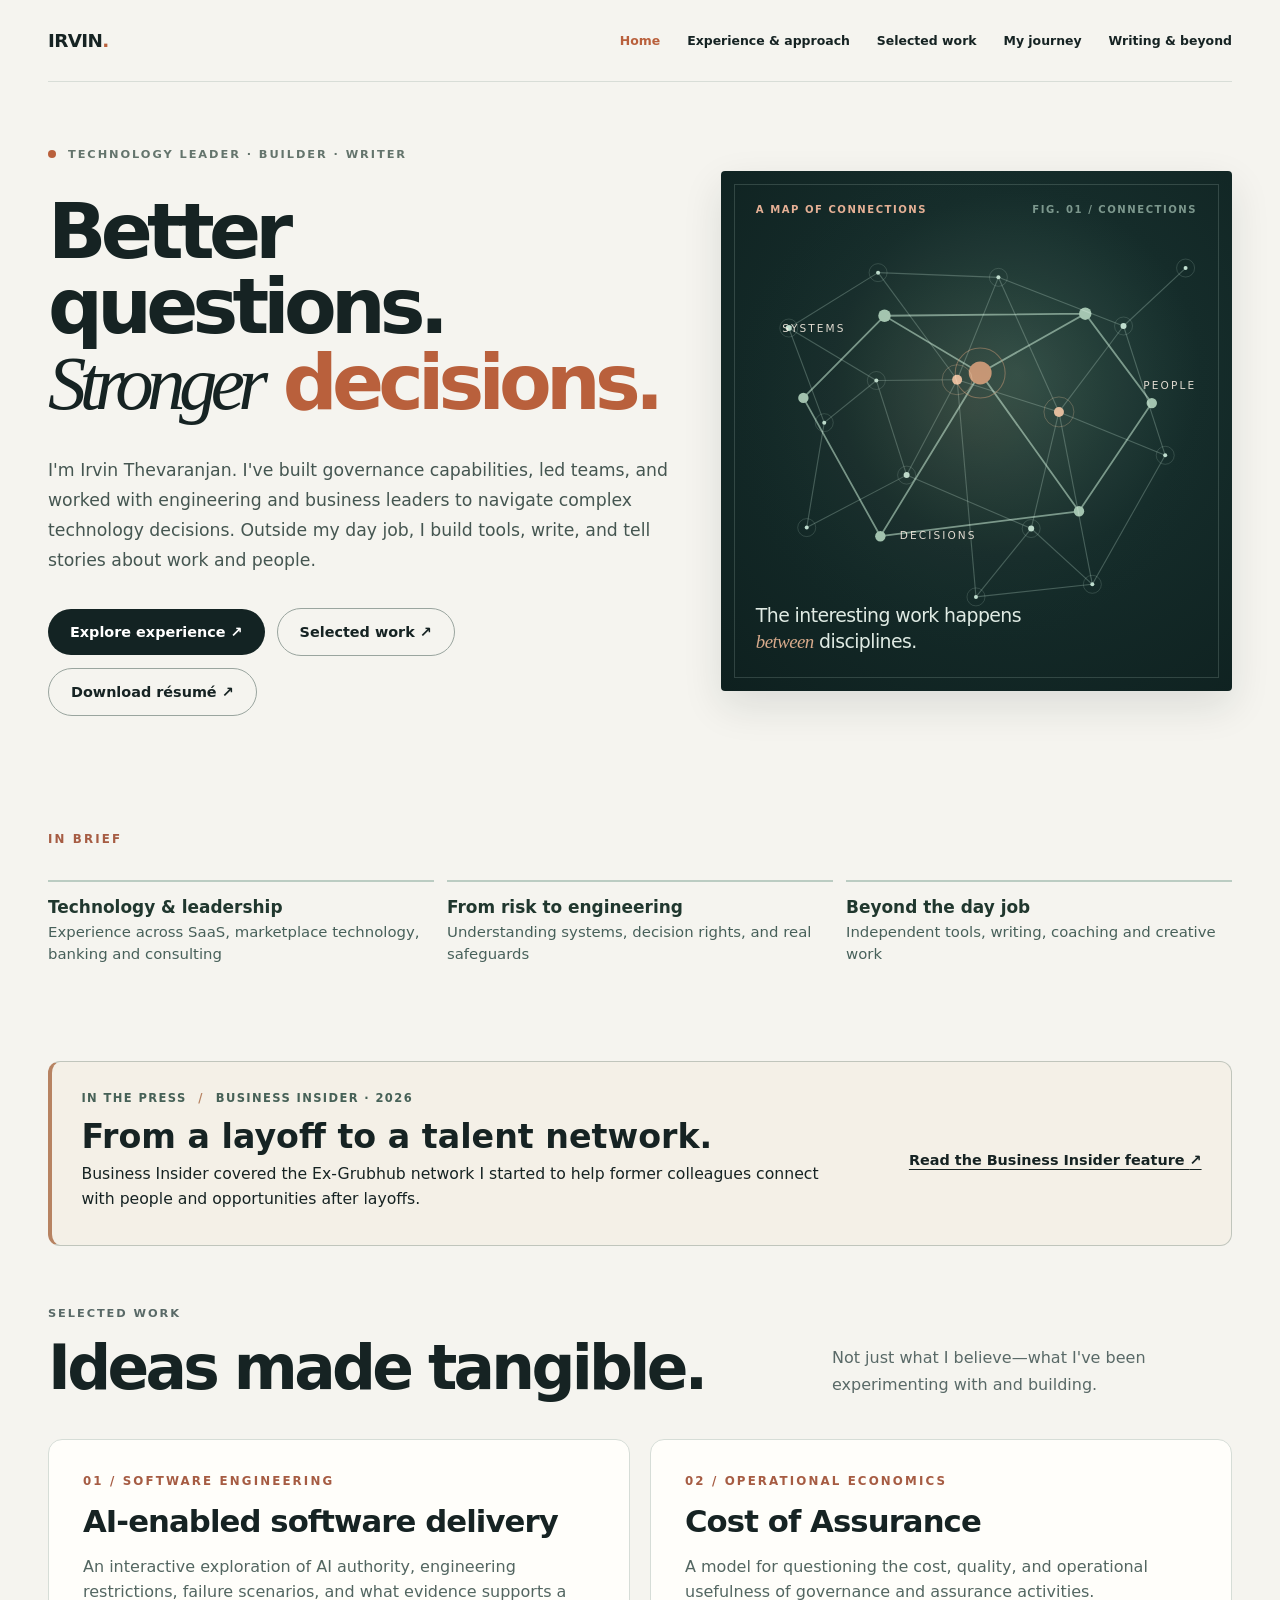
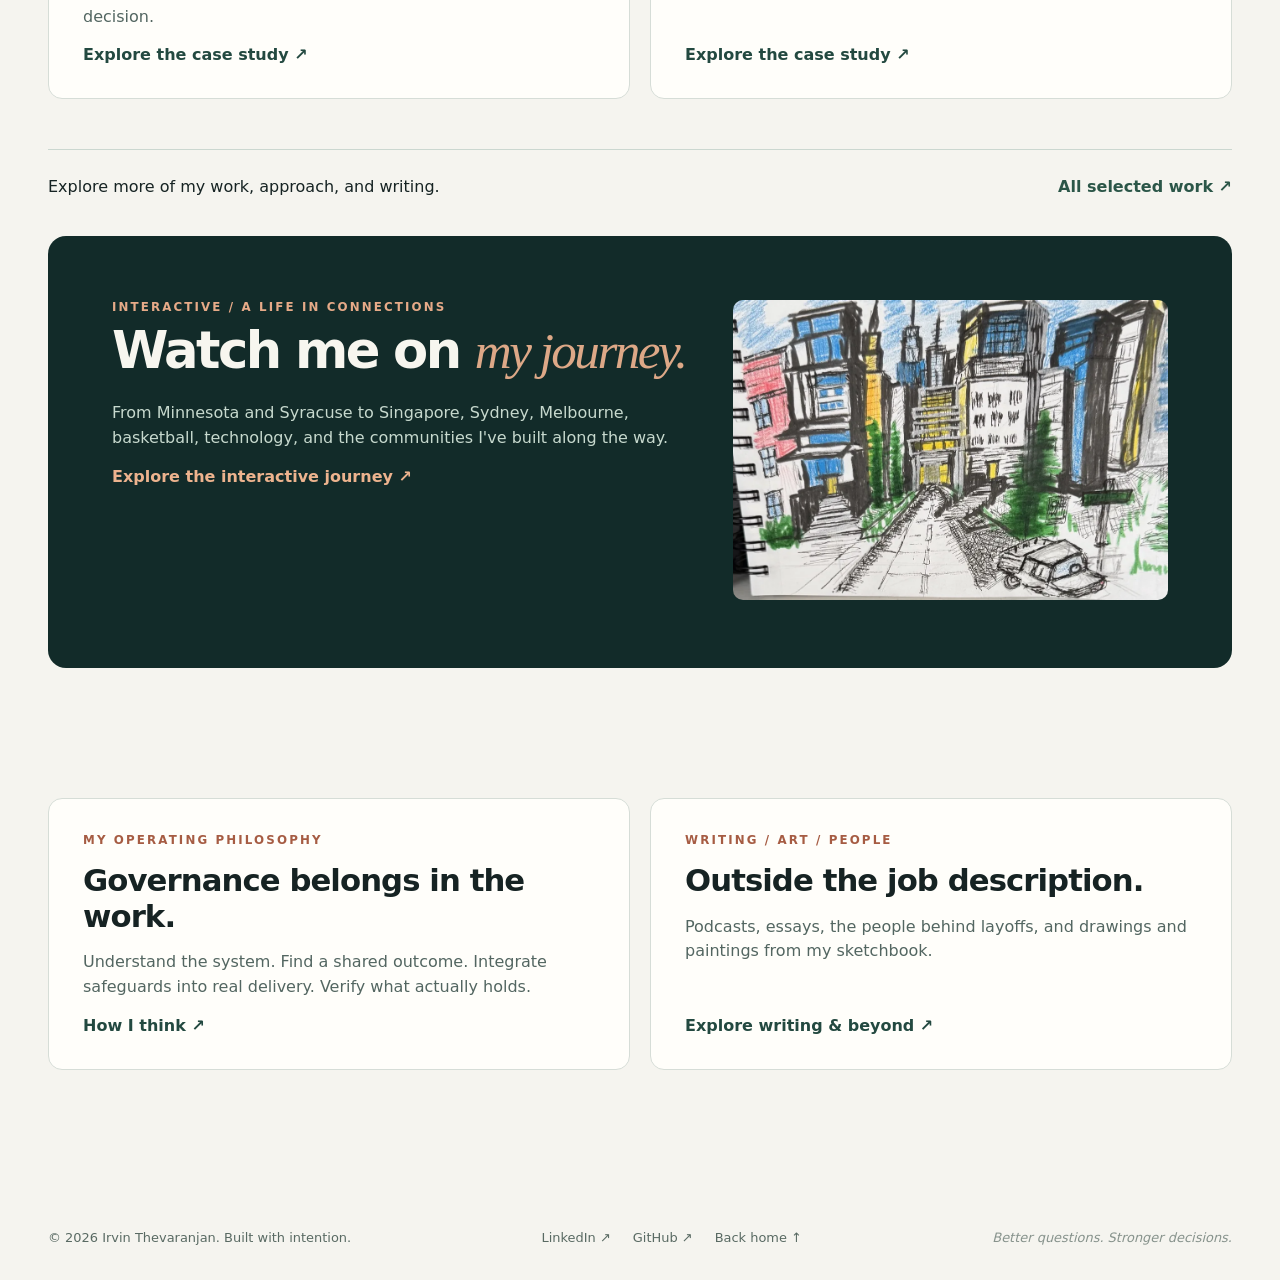
==== commit 9c20ae78: "Feature Business Insider coverage on portfolio homepage" ====
--- a/index.html
+++ b/index.html
@@ -1,4 +1,4 @@
-<!doctype html><html lang="en"><head><meta charset="utf-8"><meta name="viewport" content="width=device-width,initial-scale=1"><meta name="theme-color" content="#122b29"><meta name="color-scheme" content="light"><title>Technology Leadership, Decisions & Independent Work | Irvin Thevaranjan</title><meta name="description" content="Technology and risk leadership, engineering judgment, original projects, creative work, and the story behind them."><meta property="og:title" content="Technology Leadership, Decisions & Independent Work — Irvin Thevaranjan"><meta property="og:description" content="Technology and risk leadership, engineering judgment, original projects, creative work, and the story behind them."><meta property="og:type" content="website"><meta name="twitter:card" content="summary"><link rel="icon" href="assets/favicon.svg" type="image/svg+xml"><link rel="stylesheet" href="assets/site.css"></head><body class="v8-page"><a href="#main" class="skip-link">Skip to main content</a><div id="reading-progress" aria-hidden="true"><span id="reading-progress-fill"></span></div><header class="wrap top v8-top"><a class="brand" href="index.html" aria-label="Irvin Thevaranjan homepage">IRVIN<span>.</span></a><button class="menu" aria-controls="main-nav" aria-expanded="false" type="button">Menu ☰</button><nav class="nav" id="main-nav" aria-label="Main navigation"><a href="index.html" aria-current="page">Home</a><a href="experience.html">Experience & approach</a><a href="work.html">Selected work</a><a href="journey.html">My journey</a><a href="beyond.html">Writing & beyond</a></nav></header><main id="main"><div class="wrap hero hero-v6">
+<!doctype html><html lang="en"><head><meta charset="utf-8"><meta name="viewport" content="width=device-width,initial-scale=1"><meta name="theme-color" content="#122b29"><meta name="color-scheme" content="light"><title>Technology Leadership, Decisions & Independent Work | Irvin Thevaranjan</title><meta name="description" content="Technology and risk leadership, engineering judgment, original projects, creative work, and the story behind them."><meta property="og:title" content="Technology Leadership, Decisions & Independent Work — Irvin Thevaranjan"><meta property="og:description" content="Technology and risk leadership, engineering judgment, original projects, creative work, and the story behind them."><meta property="og:type" content="website"><meta name="twitter:card" content="summary"><link rel="icon" href="assets/favicon.svg" type="image/svg+xml"><link rel="stylesheet" href="assets/site.css"><style>.v8-press-home{margin-top:1.25rem;margin-bottom:3.75rem}.v8-press-inner{border:1px solid rgba(25,57,49,.23);border-left:4px solid #b78362;border-radius:12px;padding:clamp(1.15rem,2.3vw,2rem);background:#f4f0e7}.v8-press-label{font-size:.72rem;letter-spacing:.12em;font-weight:700;color:#466157}.v8-press-label span{color:#b78362;padding:0 .4rem}.v8-press-content{display:flex;align-items:center;justify-content:space-between;gap:2rem}.v8-press-content>div{min-width:0;max-width:47rem}.v8-press-content h2{font-size:clamp(1.45rem,2.6vw,2.1rem);line-height:1.15;margin:.8rem 0 .4rem}.v8-press-content p{font-size:.98rem;line-height:1.55;margin:.3rem 0}.v8-press-content a{font-size:.9rem;font-weight:700;white-space:nowrap;text-decoration:underline;text-underline-offset:4px}@media(max-width:750px){.v8-press-content{align-items:flex-start;flex-direction:column;gap:.8rem}.v8-press-content a{white-space:normal}}</style></head><body class="v8-page"><a href="#main" class="skip-link">Skip to main content</a><div id="reading-progress" aria-hidden="true"><span id="reading-progress-fill"></span></div><header class="wrap top v8-top"><a class="brand" href="index.html" aria-label="Irvin Thevaranjan homepage">IRVIN<span>.</span></a><button class="menu" aria-controls="main-nav" aria-expanded="false" type="button">Menu ☰</button><nav class="nav" id="main-nav" aria-label="Main navigation"><a href="index.html" aria-current="page">Home</a><a href="experience.html">Experience & approach</a><a href="work.html">Selected work</a><a href="journey.html">My journey</a><a href="beyond.html">Writing & beyond</a></nav></header><main id="main"><div class="wrap hero hero-v6">
 <div>
 <div class="eyebrow"><span class="dot"></span> Technology leader · Builder · Writer</div>
 <h1 class="animated-headline">Better questions.<br/><em>Stronger</em> <span class="color">decisions.</span></h1>
@@ -10,4 +10,4 @@
 <svg aria-hidden="true" class="hero-network-fallback" preserveaspectratio="xMidYMid meet" viewbox="0 0 420 390"><g fill="none" opacity=".73" stroke="#b8dbc6" stroke-width="1.7"><path d="M44 148L122 69 214 124 315 67 379 153 309 257 214 124 118 281 44 148M122 69L315 67M118 281L309 257M214 124L309 257"></path></g><g fill="#c0e3cb"><circle cx="44" cy="148" r="5"></circle><circle cx="122" cy="69" r="6"></circle><circle cx="315" cy="67" r="6"></circle><circle cx="379" cy="153" r="5"></circle><circle cx="309" cy="257" r="5"></circle><circle cx="118" cy="281" r="5"></circle></g><circle cx="214" cy="124" fill="#e4a37d" r="11"></circle><circle cx="214" cy="124" fill="none" opacity=".5" r="24" stroke="#e4a37d"></circle></svg><canvas aria-hidden="true" id="network-canvas"></canvas>
 <div class="hero-orbit-label label-a">SYSTEMS</div><div class="hero-orbit-label label-b">PEOPLE</div><div class="hero-orbit-label label-c">DECISIONS</div>
 <div class="art-bottom">The interesting work happens <em>between</em> disciplines.</div>
-</div></div><section class="wrap v8-home-work" aria-label="A quick introduction"><div class="v8-eyebrow">IN BRIEF</div><div class="v8-proof"><div><strong>Technology & leadership</strong>Experience across SaaS, marketplace technology, banking and consulting</div><div><strong>From risk to engineering</strong>Understanding systems, decision rights, and real safeguards</div><div><strong>Beyond the day job</strong>Independent tools, writing, coaching and creative work</div></div></section><section class="wrap" aria-label="Featured projects"><div class="section-head"><div><div class="eyebrow muted">SELECTED WORK</div><h2>Ideas made tangible.</h2></div><p>Not just what I believe—what I've been experimenting with and building.</p></div><div class="v8-grid"><article class="v8-feature"><div class="v8-eyebrow">01 / SOFTWARE ENGINEERING</div><h3>AI-enabled software delivery</h3><p>An interactive exploration of AI authority, engineering restrictions, failure scenarios, and what evidence supports a decision.</p><a href="work.html#ai-sdlc-case">Explore the case study ↗</a></article><article class="v8-feature"><div class="v8-eyebrow">02 / OPERATIONAL ECONOMICS</div><h3>Cost of Assurance</h3><p>A model for questioning the cost, quality, and operational usefulness of governance and assurance activities.</p><a href="work.html#assurance-case">Explore the case study ↗</a></article></div><div class="v8-nav-bottom"><span>Explore more of my work, approach, and writing.</span><a href="work.html">All selected work ↗</a></div></section><section class="wrap v8-spotlight"><div><div class="v8-eyebrow" style="color:#e6aa88">INTERACTIVE / A LIFE IN CONNECTIONS</div><h2>Watch me on <em>my journey.</em></h2><p>From Minnesota and Syracuse to Singapore, Sydney, Melbourne, basketball, technology, and the communities I've built along the way.</p><a href="journey.html">Explore the interactive journey ↗</a></div><a href="journey.html" aria-label="Explore my journey"><img loading="lazy" src="assets/art-86d27bb3f172.webp" alt="Original hand-drawn colorful urban streetscape"></a></section><section class="wrap v8-home-work"><div class="v8-grid"><article class="v8-feature"><div class="v8-eyebrow">MY OPERATING PHILOSOPHY</div><h3>Governance belongs in the work.</h3><p>Understand the system. Find a shared outcome. Integrate safeguards into real delivery. Verify what actually holds.</p><a href="experience.html#grc-philosophy">How I think ↗</a></article><article class="v8-feature"><div class="v8-eyebrow">WRITING / ART / PEOPLE</div><h3>Outside the job description.</h3><p>Podcasts, essays, the people behind layoffs, and drawings and paintings from my sketchbook.</p><a href="beyond.html">Explore writing & beyond ↗</a></article></div></section></main><footer class="wrap footer"><div>© <span id="year">2026</span> Irvin Thevaranjan. Built with intention.</div><div class="footer-links"><a href="https://www.linkedin.com/in/irvinthevaranjan" rel="noopener noreferrer" target="_blank">LinkedIn ↗</a><a href="https://github.com/irvinthev" rel="noopener noreferrer" target="_blank">GitHub ↗</a><a href="index.html">Back home ↑</a></div><span class="built-note">Better questions. Stronger decisions.</span></footer><script src="assets/site.js" defer></script><script src="assets/network.js" defer></script></body></html>+</div></div><section class="wrap v8-home-work" aria-label="A quick introduction"><div class="v8-eyebrow">IN BRIEF</div><div class="v8-proof"><div><strong>Technology & leadership</strong>Experience across SaaS, marketplace technology, banking and consulting</div><div><strong>From risk to engineering</strong>Understanding systems, decision rights, and real safeguards</div><div><strong>Beyond the day job</strong>Independent tools, writing, coaching and creative work</div></div></section><section class="wrap v8-press-home" aria-labelledby="v8-press-title"><div class="v8-press-inner"><div class="v8-press-label">IN THE PRESS <span aria-hidden="true">/</span> BUSINESS INSIDER · 2026</div><div class="v8-press-content"><div><h2 id="v8-press-title">From a layoff to a talent network.</h2><p>Business Insider covered the Ex-Grubhub network I started to help former colleagues connect with people and opportunities after layoffs.</p></div><a href="https://www.businessinsider.com/irvin-thevaranjan-supports-grubhub-layoffs-recovery-efforts-2026-9" target="_blank" rel="noopener noreferrer">Read the Business Insider feature <span aria-hidden="true">↗</span></a></div></div></section><section class="wrap" aria-label="Featured projects"><div class="section-head"><div><div class="eyebrow muted">SELECTED WORK</div><h2>Ideas made tangible.</h2></div><p>Not just what I believe—what I've been experimenting with and building.</p></div><div class="v8-grid"><article class="v8-feature"><div class="v8-eyebrow">01 / SOFTWARE ENGINEERING</div><h3>AI-enabled software delivery</h3><p>An interactive exploration of AI authority, engineering restrictions, failure scenarios, and what evidence supports a decision.</p><a href="work.html#ai-sdlc-case">Explore the case study ↗</a></article><article class="v8-feature"><div class="v8-eyebrow">02 / OPERATIONAL ECONOMICS</div><h3>Cost of Assurance</h3><p>A model for questioning the cost, quality, and operational usefulness of governance and assurance activities.</p><a href="work.html#assurance-case">Explore the case study ↗</a></article></div><div class="v8-nav-bottom"><span>Explore more of my work, approach, and writing.</span><a href="work.html">All selected work ↗</a></div></section><section class="wrap v8-spotlight"><div><div class="v8-eyebrow" style="color:#e6aa88">INTERACTIVE / A LIFE IN CONNECTIONS</div><h2>Watch me on <em>my journey.</em></h2><p>From Minnesota and Syracuse to Singapore, Sydney, Melbourne, basketball, technology, and the communities I've built along the way.</p><a href="journey.html">Explore the interactive journey ↗</a></div><a href="journey.html" aria-label="Explore my journey"><img loading="lazy" src="assets/art-86d27bb3f172.webp" alt="Original hand-drawn colorful urban streetscape"></a></section><section class="wrap v8-home-work"><div class="v8-grid"><article class="v8-feature"><div class="v8-eyebrow">MY OPERATING PHILOSOPHY</div><h3>Governance belongs in the work.</h3><p>Understand the system. Find a shared outcome. Integrate safeguards into real delivery. Verify what actually holds.</p><a href="experience.html#grc-philosophy">How I think ↗</a></article><article class="v8-feature"><div class="v8-eyebrow">WRITING / ART / PEOPLE</div><h3>Outside the job description.</h3><p>Podcasts, essays, the people behind layoffs, and drawings and paintings from my sketchbook.</p><a href="beyond.html">Explore writing & beyond ↗</a></article></div></section></main><footer class="wrap footer"><div>© <span id="year">2026</span> Irvin Thevaranjan. Built with intention.</div><div class="footer-links"><a href="https://www.linkedin.com/in/irvinthevaranjan" rel="noopener noreferrer" target="_blank">LinkedIn ↗</a><a href="https://github.com/irvinthev" rel="noopener noreferrer" target="_blank">GitHub ↗</a><a href="index.html">Back home ↑</a></div><span class="built-note">Better questions. Stronger decisions.</span></footer><script src="assets/site.js" defer></script><script src="assets/network.js" defer></script></body></html>
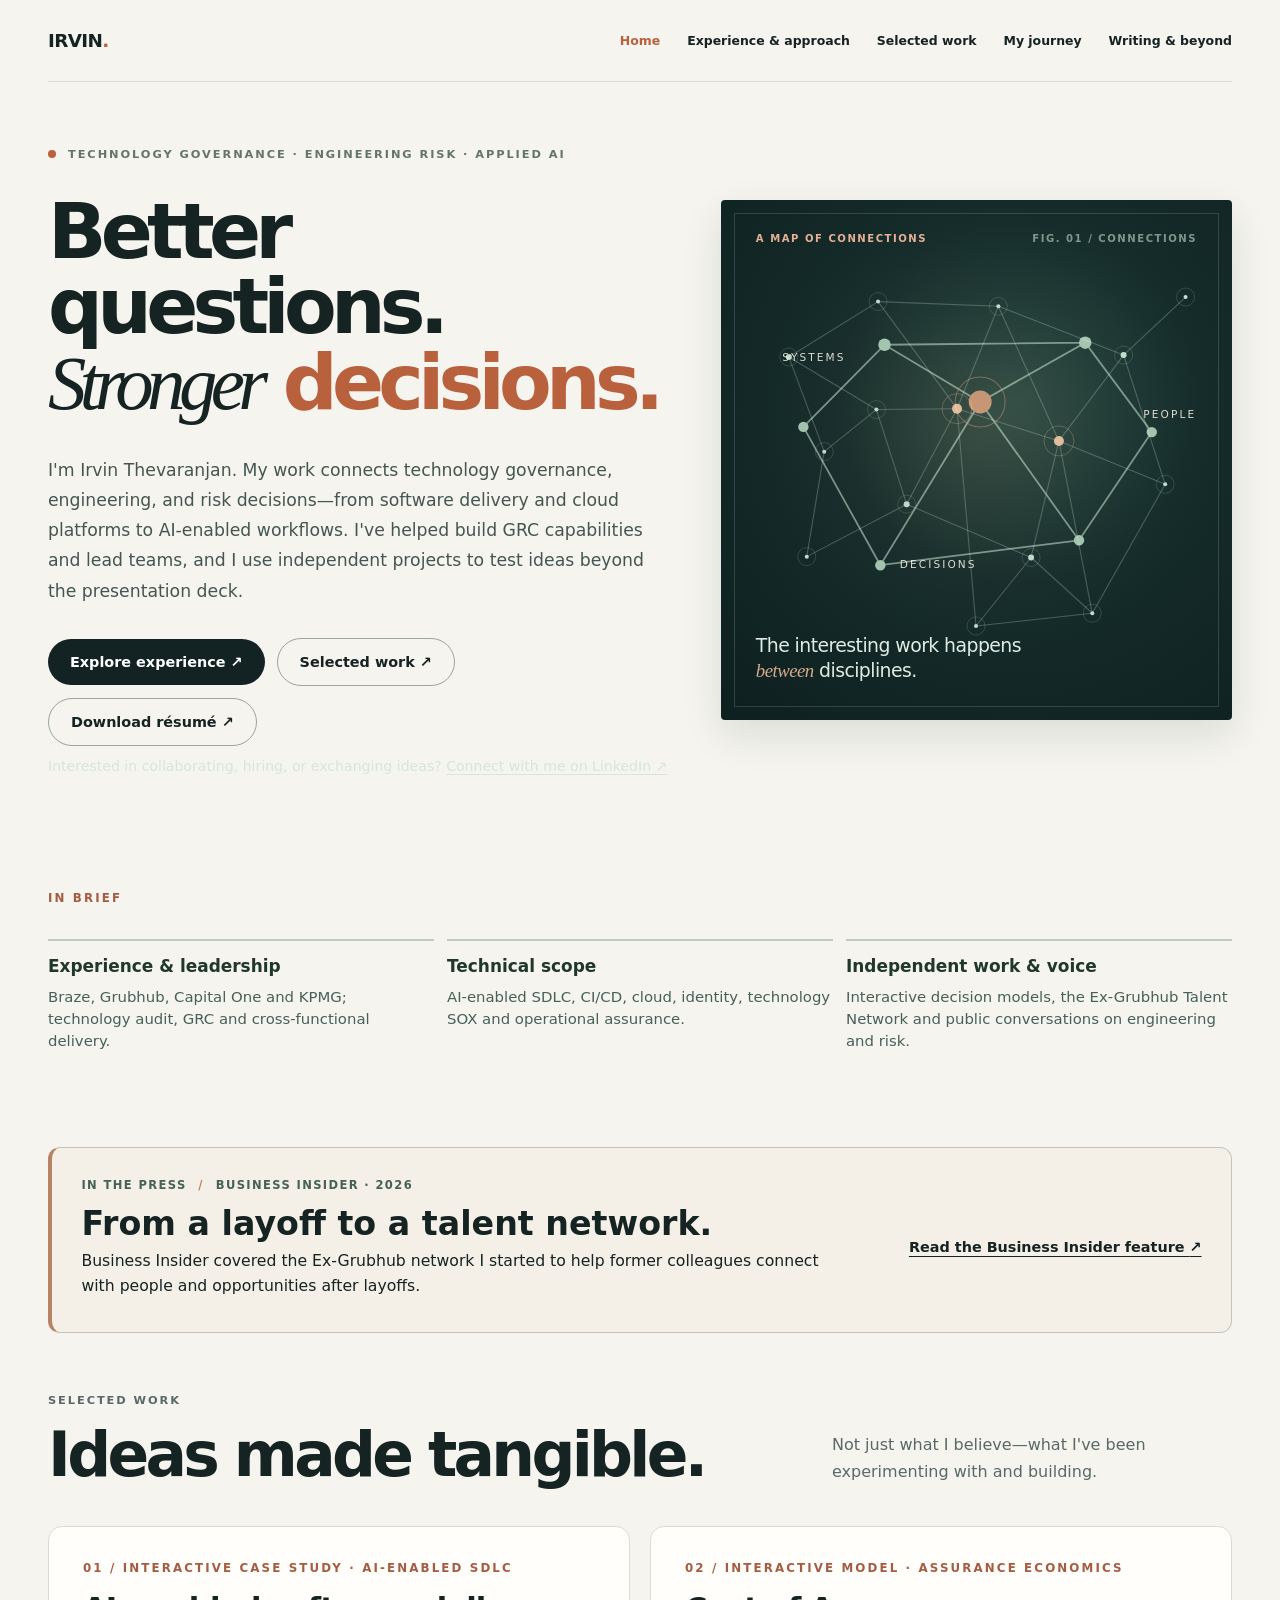
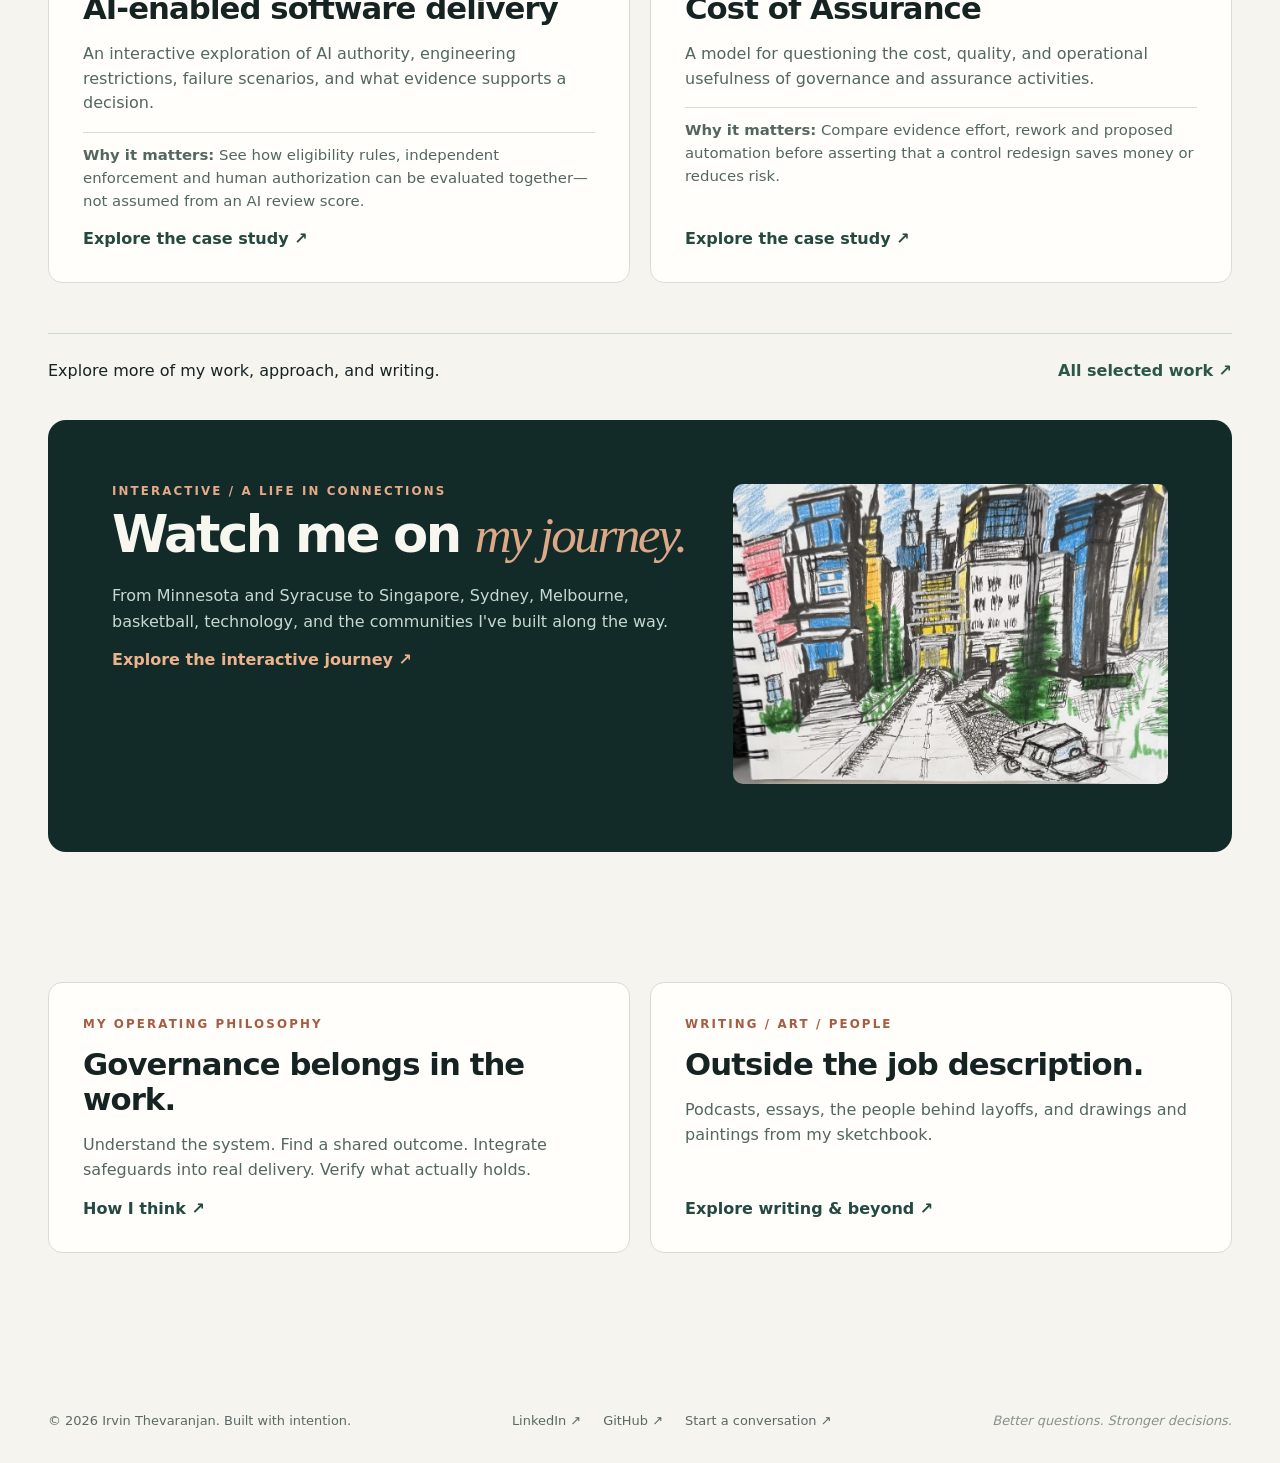
==== commit c68a6261: "Clarify leadership positioning and project value; improve scannability and contact" ====
--- a/index.html
+++ b/index.html
@@ -1,13 +1,13 @@
-<!doctype html><html lang="en"><head><meta charset="utf-8"><meta name="viewport" content="width=device-width,initial-scale=1"><meta name="theme-color" content="#122b29"><meta name="color-scheme" content="light"><title>Technology Leadership, Decisions & Independent Work | Irvin Thevaranjan</title><meta name="description" content="Technology and risk leadership, engineering judgment, original projects, creative work, and the story behind them."><meta property="og:title" content="Technology Leadership, Decisions & Independent Work — Irvin Thevaranjan"><meta property="og:description" content="Technology and risk leadership, engineering judgment, original projects, creative work, and the story behind them."><meta property="og:type" content="website"><meta name="twitter:card" content="summary"><link rel="icon" href="assets/favicon.svg" type="image/svg+xml"><link rel="stylesheet" href="assets/site.css"><style>.v8-press-home{margin-top:1.25rem;margin-bottom:3.75rem}.v8-press-inner{border:1px solid rgba(25,57,49,.23);border-left:4px solid #b78362;border-radius:12px;padding:clamp(1.15rem,2.3vw,2rem);background:#f4f0e7}.v8-press-label{font-size:.72rem;letter-spacing:.12em;font-weight:700;color:#466157}.v8-press-label span{color:#b78362;padding:0 .4rem}.v8-press-content{display:flex;align-items:center;justify-content:space-between;gap:2rem}.v8-press-content>div{min-width:0;max-width:47rem}.v8-press-content h2{font-size:clamp(1.45rem,2.6vw,2.1rem);line-height:1.15;margin:.8rem 0 .4rem}.v8-press-content p{font-size:.98rem;line-height:1.55;margin:.3rem 0}.v8-press-content a{font-size:.9rem;font-weight:700;white-space:nowrap;text-decoration:underline;text-underline-offset:4px}@media(max-width:750px){.v8-press-content{align-items:flex-start;flex-direction:column;gap:.8rem}.v8-press-content a{white-space:normal}}</style></head><body class="v8-page"><a href="#main" class="skip-link">Skip to main content</a><div id="reading-progress" aria-hidden="true"><span id="reading-progress-fill"></span></div><header class="wrap top v8-top"><a class="brand" href="index.html" aria-label="Irvin Thevaranjan homepage">IRVIN<span>.</span></a><button class="menu" aria-controls="main-nav" aria-expanded="false" type="button">Menu ☰</button><nav class="nav" id="main-nav" aria-label="Main navigation"><a href="index.html" aria-current="page">Home</a><a href="experience.html">Experience & approach</a><a href="work.html">Selected work</a><a href="journey.html">My journey</a><a href="beyond.html">Writing & beyond</a></nav></header><main id="main"><div class="wrap hero hero-v6">
+<!doctype html><html lang="en"><head><meta charset="utf-8"><meta name="viewport" content="width=device-width,initial-scale=1"><meta name="theme-color" content="#122b29"><meta name="color-scheme" content="light"><title>Technology Leadership, Decisions & Independent Work | Irvin Thevaranjan</title><meta name="description" content="Technology and risk leadership, engineering judgment, original projects, creative work, and the story behind them."><meta property="og:title" content="Technology Leadership, Decisions & Independent Work — Irvin Thevaranjan"><meta property="og:description" content="Technology and risk leadership, engineering judgment, original projects, creative work, and the story behind them."><meta property="og:type" content="website"><meta name="twitter:card" content="summary"><link rel="icon" href="assets/favicon.svg" type="image/svg+xml"><link rel="stylesheet" href="assets/site.css"><style>.v8-press-home{margin-top:1.25rem;margin-bottom:3.75rem}.v8-press-inner{border:1px solid rgba(25,57,49,.23);border-left:4px solid #b78362;border-radius:12px;padding:clamp(1.15rem,2.3vw,2rem);background:#f4f0e7}.v8-press-label{font-size:.72rem;letter-spacing:.12em;font-weight:700;color:#466157}.v8-press-label span{color:#b78362;padding:0 .4rem}.v8-press-content{display:flex;align-items:center;justify-content:space-between;gap:2rem}.v8-press-content>div{min-width:0;max-width:47rem}.v8-press-content h2{font-size:clamp(1.45rem,2.6vw,2.1rem);line-height:1.15;margin:.8rem 0 .4rem}.v8-press-content p{font-size:.98rem;line-height:1.55;margin:.3rem 0}.v8-press-content a{font-size:.9rem;font-weight:700;white-space:nowrap;text-decoration:underline;text-underline-offset:4px}@media(max-width:750px){.v8-press-content{align-items:flex-start;flex-direction:column;gap:.8rem}.v8-press-content a{white-space:normal}}</style><style>.v8-proof p{margin:.4rem 0 0;line-height:1.5}.v8-takeaway{margin-top:.85rem;padding-top:.65rem;border-top:1px solid rgba(18,43,41,.16);font-size:.93rem;line-height:1.5}.v8-takeaway strong{font-weight:750}.v8-contact-intent{font-size:.88rem;margin:.75rem 0 0;color:#d5e6dc}.v8-contact-intent a{color:inherit;text-decoration:underline;text-underline-offset:3px}</style></head><body class="v8-page"><a href="#main" class="skip-link">Skip to main content</a><div id="reading-progress" aria-hidden="true"><span id="reading-progress-fill"></span></div><header class="wrap top v8-top"><a class="brand" href="index.html" aria-label="Irvin Thevaranjan homepage">IRVIN<span>.</span></a><button class="menu" aria-controls="main-nav" aria-expanded="false" type="button">Menu ☰</button><nav class="nav" id="main-nav" aria-label="Main navigation"><a href="index.html" aria-current="page">Home</a><a href="experience.html">Experience & approach</a><a href="work.html">Selected work</a><a href="journey.html">My journey</a><a href="beyond.html">Writing & beyond</a></nav></header><main id="main"><div class="wrap hero hero-v6">
 <div>
-<div class="eyebrow"><span class="dot"></span> Technology leader · Builder · Writer</div>
+<div class="eyebrow"><span class="dot"></span> Technology governance · Engineering risk · Applied AI</div>
 <h1 class="animated-headline">Better questions.<br/><em>Stronger</em> <span class="color">decisions.</span></h1>
-<p class="lead">I'm Irvin Thevaranjan. I've built governance capabilities, led teams, and worked with engineering and business leaders to navigate complex technology decisions. Outside my day job, I build tools, write, and tell stories about work and people.</p>
-<div class="actions"><a class="button" href="experience.html">Explore experience ↗</a><a class="button secondary" href="work.html">Selected work ↗</a><a class="button secondary" href="Irvin-Thevaranjan-Professional-Resume.pdf">Download résumé ↗</a></div>
+<p class="lead">I'm Irvin Thevaranjan. My work connects technology governance, engineering, and risk decisions—from software delivery and cloud platforms to AI-enabled workflows. I've helped build GRC capabilities and lead teams, and I use independent projects to test ideas beyond the presentation deck.</p>
+<div class="actions"><a class="button" href="experience.html">Explore experience ↗</a><a class="button secondary" href="work.html">Selected work ↗</a><a class="button secondary" href="Irvin-Thevaranjan-Professional-Resume.pdf">Download résumé ↗</a></div><p class="v8-contact-intent">Interested in collaborating, hiring, or exchanging ideas? <a href="https://www.linkedin.com/in/irvinthevaranjan" target="_blank" rel="noopener noreferrer">Connect with me on LinkedIn ↗</a></p>
 </div>
 <div aria-label="Interactive network of ideas, people, and technology" class="hero-art" role="img">
 <div class="art-caption"><span class="art-kicker">A MAP OF CONNECTIONS</span><span class="art-index">FIG. 01 / CONNECTIONS</span></div>
 <svg aria-hidden="true" class="hero-network-fallback" preserveaspectratio="xMidYMid meet" viewbox="0 0 420 390"><g fill="none" opacity=".73" stroke="#b8dbc6" stroke-width="1.7"><path d="M44 148L122 69 214 124 315 67 379 153 309 257 214 124 118 281 44 148M122 69L315 67M118 281L309 257M214 124L309 257"></path></g><g fill="#c0e3cb"><circle cx="44" cy="148" r="5"></circle><circle cx="122" cy="69" r="6"></circle><circle cx="315" cy="67" r="6"></circle><circle cx="379" cy="153" r="5"></circle><circle cx="309" cy="257" r="5"></circle><circle cx="118" cy="281" r="5"></circle></g><circle cx="214" cy="124" fill="#e4a37d" r="11"></circle><circle cx="214" cy="124" fill="none" opacity=".5" r="24" stroke="#e4a37d"></circle></svg><canvas aria-hidden="true" id="network-canvas"></canvas>
 <div class="hero-orbit-label label-a">SYSTEMS</div><div class="hero-orbit-label label-b">PEOPLE</div><div class="hero-orbit-label label-c">DECISIONS</div>
 <div class="art-bottom">The interesting work happens <em>between</em> disciplines.</div>
-</div></div><section class="wrap v8-home-work" aria-label="A quick introduction"><div class="v8-eyebrow">IN BRIEF</div><div class="v8-proof"><div><strong>Technology & leadership</strong>Experience across SaaS, marketplace technology, banking and consulting</div><div><strong>From risk to engineering</strong>Understanding systems, decision rights, and real safeguards</div><div><strong>Beyond the day job</strong>Independent tools, writing, coaching and creative work</div></div></section><section class="wrap v8-press-home" aria-labelledby="v8-press-title"><div class="v8-press-inner"><div class="v8-press-label">IN THE PRESS <span aria-hidden="true">/</span> BUSINESS INSIDER · 2026</div><div class="v8-press-content"><div><h2 id="v8-press-title">From a layoff to a talent network.</h2><p>Business Insider covered the Ex-Grubhub network I started to help former colleagues connect with people and opportunities after layoffs.</p></div><a href="https://www.businessinsider.com/irvin-thevaranjan-supports-grubhub-layoffs-recovery-efforts-2026-9" target="_blank" rel="noopener noreferrer">Read the Business Insider feature <span aria-hidden="true">↗</span></a></div></div></section><section class="wrap" aria-label="Featured projects"><div class="section-head"><div><div class="eyebrow muted">SELECTED WORK</div><h2>Ideas made tangible.</h2></div><p>Not just what I believe—what I've been experimenting with and building.</p></div><div class="v8-grid"><article class="v8-feature"><div class="v8-eyebrow">01 / SOFTWARE ENGINEERING</div><h3>AI-enabled software delivery</h3><p>An interactive exploration of AI authority, engineering restrictions, failure scenarios, and what evidence supports a decision.</p><a href="work.html#ai-sdlc-case">Explore the case study ↗</a></article><article class="v8-feature"><div class="v8-eyebrow">02 / OPERATIONAL ECONOMICS</div><h3>Cost of Assurance</h3><p>A model for questioning the cost, quality, and operational usefulness of governance and assurance activities.</p><a href="work.html#assurance-case">Explore the case study ↗</a></article></div><div class="v8-nav-bottom"><span>Explore more of my work, approach, and writing.</span><a href="work.html">All selected work ↗</a></div></section><section class="wrap v8-spotlight"><div><div class="v8-eyebrow" style="color:#e6aa88">INTERACTIVE / A LIFE IN CONNECTIONS</div><h2>Watch me on <em>my journey.</em></h2><p>From Minnesota and Syracuse to Singapore, Sydney, Melbourne, basketball, technology, and the communities I've built along the way.</p><a href="journey.html">Explore the interactive journey ↗</a></div><a href="journey.html" aria-label="Explore my journey"><img loading="lazy" src="assets/art-86d27bb3f172.webp" alt="Original hand-drawn colorful urban streetscape"></a></section><section class="wrap v8-home-work"><div class="v8-grid"><article class="v8-feature"><div class="v8-eyebrow">MY OPERATING PHILOSOPHY</div><h3>Governance belongs in the work.</h3><p>Understand the system. Find a shared outcome. Integrate safeguards into real delivery. Verify what actually holds.</p><a href="experience.html#grc-philosophy">How I think ↗</a></article><article class="v8-feature"><div class="v8-eyebrow">WRITING / ART / PEOPLE</div><h3>Outside the job description.</h3><p>Podcasts, essays, the people behind layoffs, and drawings and paintings from my sketchbook.</p><a href="beyond.html">Explore writing & beyond ↗</a></article></div></section></main><footer class="wrap footer"><div>© <span id="year">2026</span> Irvin Thevaranjan. Built with intention.</div><div class="footer-links"><a href="https://www.linkedin.com/in/irvinthevaranjan" rel="noopener noreferrer" target="_blank">LinkedIn ↗</a><a href="https://github.com/irvinthev" rel="noopener noreferrer" target="_blank">GitHub ↗</a><a href="index.html">Back home ↑</a></div><span class="built-note">Better questions. Stronger decisions.</span></footer><script src="assets/site.js" defer></script><script src="assets/network.js" defer></script></body></html>+</div></div><section class="wrap v8-home-work" aria-label="A quick introduction"><div class="v8-eyebrow">IN BRIEF</div><div class="v8-proof"><div><strong>Experience &amp; leadership</strong><p>Braze, Grubhub, Capital One and KPMG; technology audit, GRC and cross-functional delivery.</p></div><div><strong>Technical scope</strong><p>AI-enabled SDLC, CI/CD, cloud, identity, technology SOX and operational assurance.</p></div><div><strong>Independent work &amp; voice</strong><p>Interactive decision models, the Ex-Grubhub Talent Network and public conversations on engineering and risk.</p></div></div></section><section class="wrap v8-press-home" aria-labelledby="v8-press-title"><div class="v8-press-inner"><div class="v8-press-label">IN THE PRESS <span aria-hidden="true">/</span> BUSINESS INSIDER · 2026</div><div class="v8-press-content"><div><h2 id="v8-press-title">From a layoff to a talent network.</h2><p>Business Insider covered the Ex-Grubhub network I started to help former colleagues connect with people and opportunities after layoffs.</p></div><a href="https://www.businessinsider.com/irvin-thevaranjan-supports-grubhub-layoffs-recovery-efforts-2026-9" target="_blank" rel="noopener noreferrer">Read the Business Insider feature <span aria-hidden="true">↗</span></a></div></div></section><section class="wrap" aria-label="Featured projects"><div class="section-head"><div><div class="eyebrow muted">SELECTED WORK</div><h2>Ideas made tangible.</h2></div><p>Not just what I believe—what I've been experimenting with and building.</p></div><div class="v8-grid"><article class="v8-feature"><div class="v8-eyebrow">01 / INTERACTIVE CASE STUDY · AI-ENABLED SDLC</div><h3>AI-enabled software delivery</h3><p>An interactive exploration of AI authority, engineering restrictions, failure scenarios, and what evidence supports a decision.</p><p class="v8-takeaway"><strong>Why it matters:</strong> See how eligibility rules, independent enforcement and human authorization can be evaluated together—not assumed from an AI review score.</p><a href="work.html#ai-sdlc-case">Explore the case study ↗</a></article><article class="v8-feature"><div class="v8-eyebrow">02 / INTERACTIVE MODEL · ASSURANCE ECONOMICS</div><h3>Cost of Assurance</h3><p>A model for questioning the cost, quality, and operational usefulness of governance and assurance activities.</p><p class="v8-takeaway"><strong>Why it matters:</strong> Compare evidence effort, rework and proposed automation before asserting that a control redesign saves money or reduces risk.</p><a href="work.html#assurance-case">Explore the case study ↗</a></article></div><div class="v8-nav-bottom"><span>Explore more of my work, approach, and writing.</span><a href="work.html">All selected work ↗</a></div></section><section class="wrap v8-spotlight"><div><div class="v8-eyebrow" style="color:#e6aa88">INTERACTIVE / A LIFE IN CONNECTIONS</div><h2>Watch me on <em>my journey.</em></h2><p>From Minnesota and Syracuse to Singapore, Sydney, Melbourne, basketball, technology, and the communities I've built along the way.</p><a href="journey.html">Explore the interactive journey ↗</a></div><a href="journey.html" aria-label="Explore my journey"><img loading="lazy" src="assets/art-86d27bb3f172.webp" alt="Original hand-drawn colorful urban streetscape"></a></section><section class="wrap v8-home-work"><div class="v8-grid"><article class="v8-feature"><div class="v8-eyebrow">MY OPERATING PHILOSOPHY</div><h3>Governance belongs in the work.</h3><p>Understand the system. Find a shared outcome. Integrate safeguards into real delivery. Verify what actually holds.</p><a href="experience.html#grc-philosophy">How I think ↗</a></article><article class="v8-feature"><div class="v8-eyebrow">WRITING / ART / PEOPLE</div><h3>Outside the job description.</h3><p>Podcasts, essays, the people behind layoffs, and drawings and paintings from my sketchbook.</p><a href="beyond.html">Explore writing & beyond ↗</a></article></div></section></main><footer class="wrap footer"><div>© <span id="year">2026</span> Irvin Thevaranjan. Built with intention.</div><div class="footer-links"><a href="https://www.linkedin.com/in/irvinthevaranjan" rel="noopener noreferrer" target="_blank">LinkedIn ↗</a><a href="https://github.com/irvinthev" rel="noopener noreferrer" target="_blank">GitHub ↗</a><a href="https://www.linkedin.com/in/irvinthevaranjan" rel="noopener noreferrer" target="_blank">Start a conversation ↗</a></div><span class="built-note">Better questions. Stronger decisions.</span></footer><script src="assets/site.js" defer></script><script src="assets/network.js" defer></script></body></html>
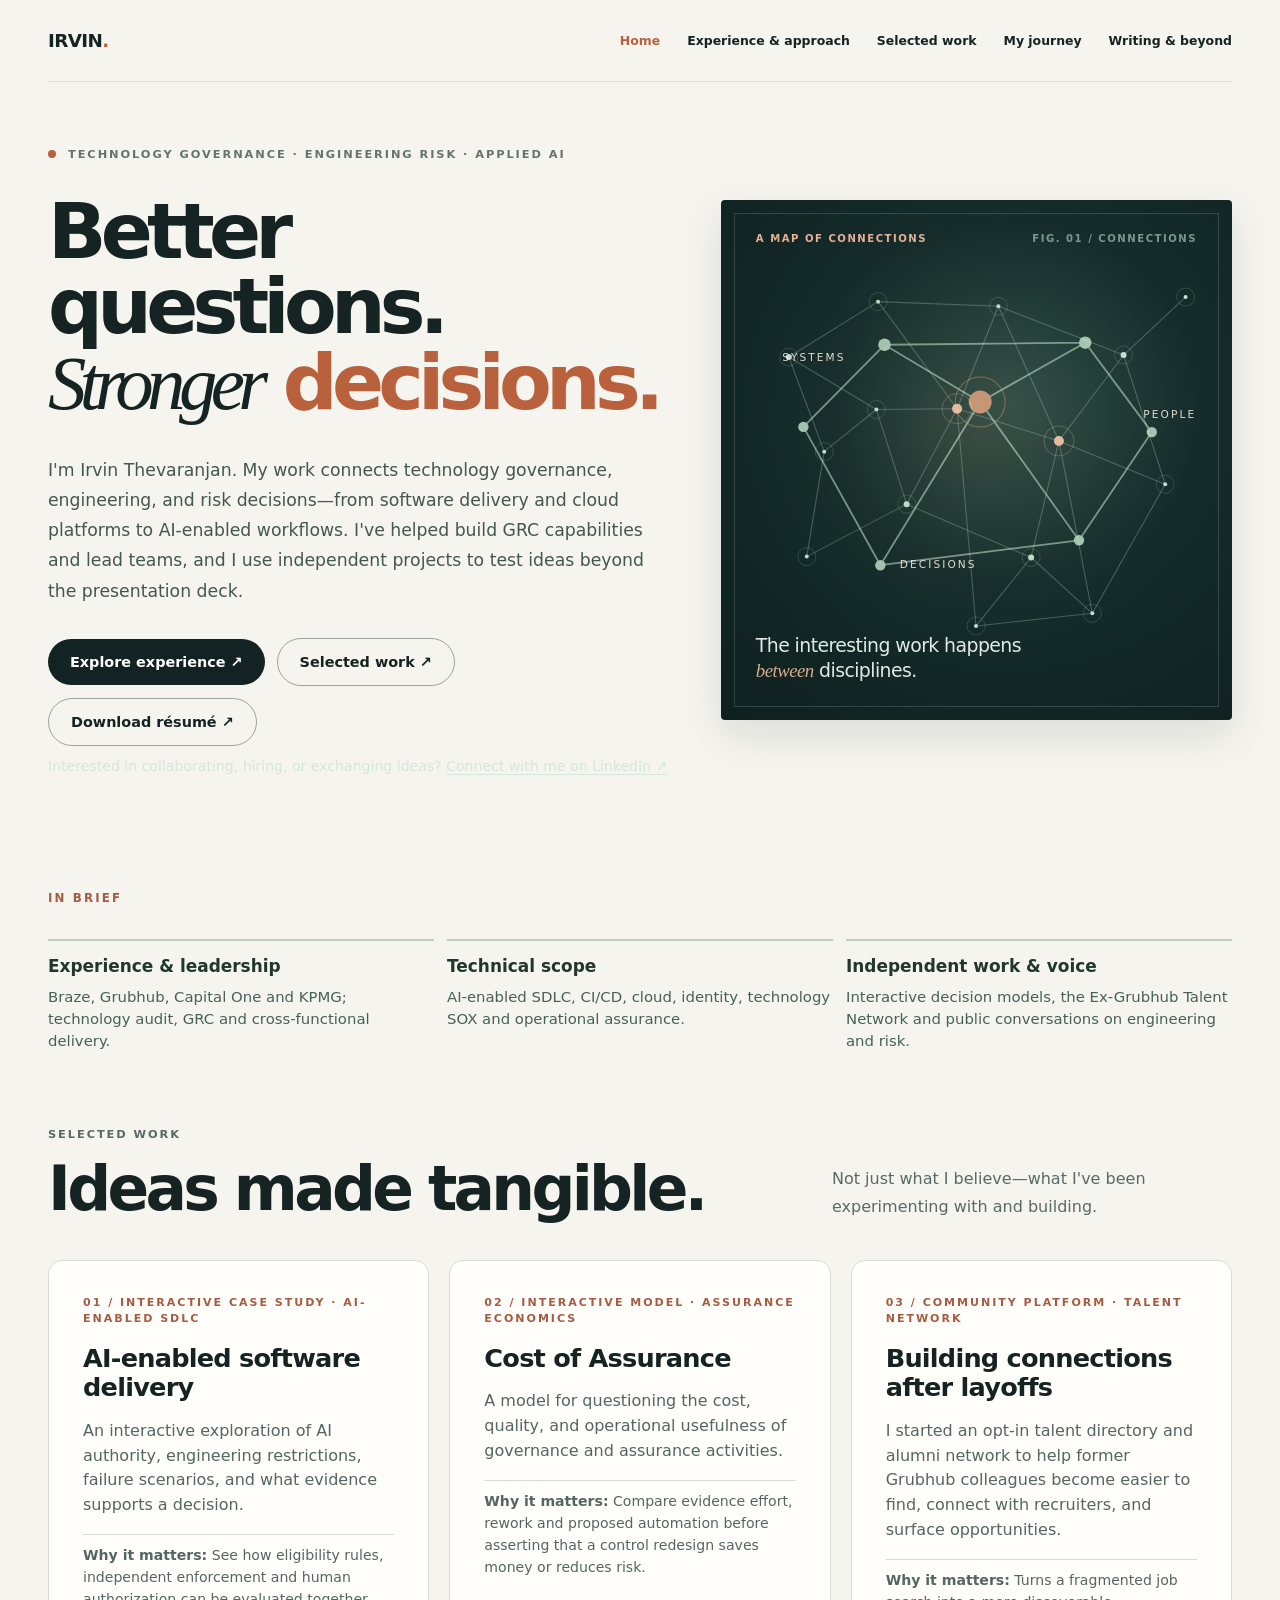
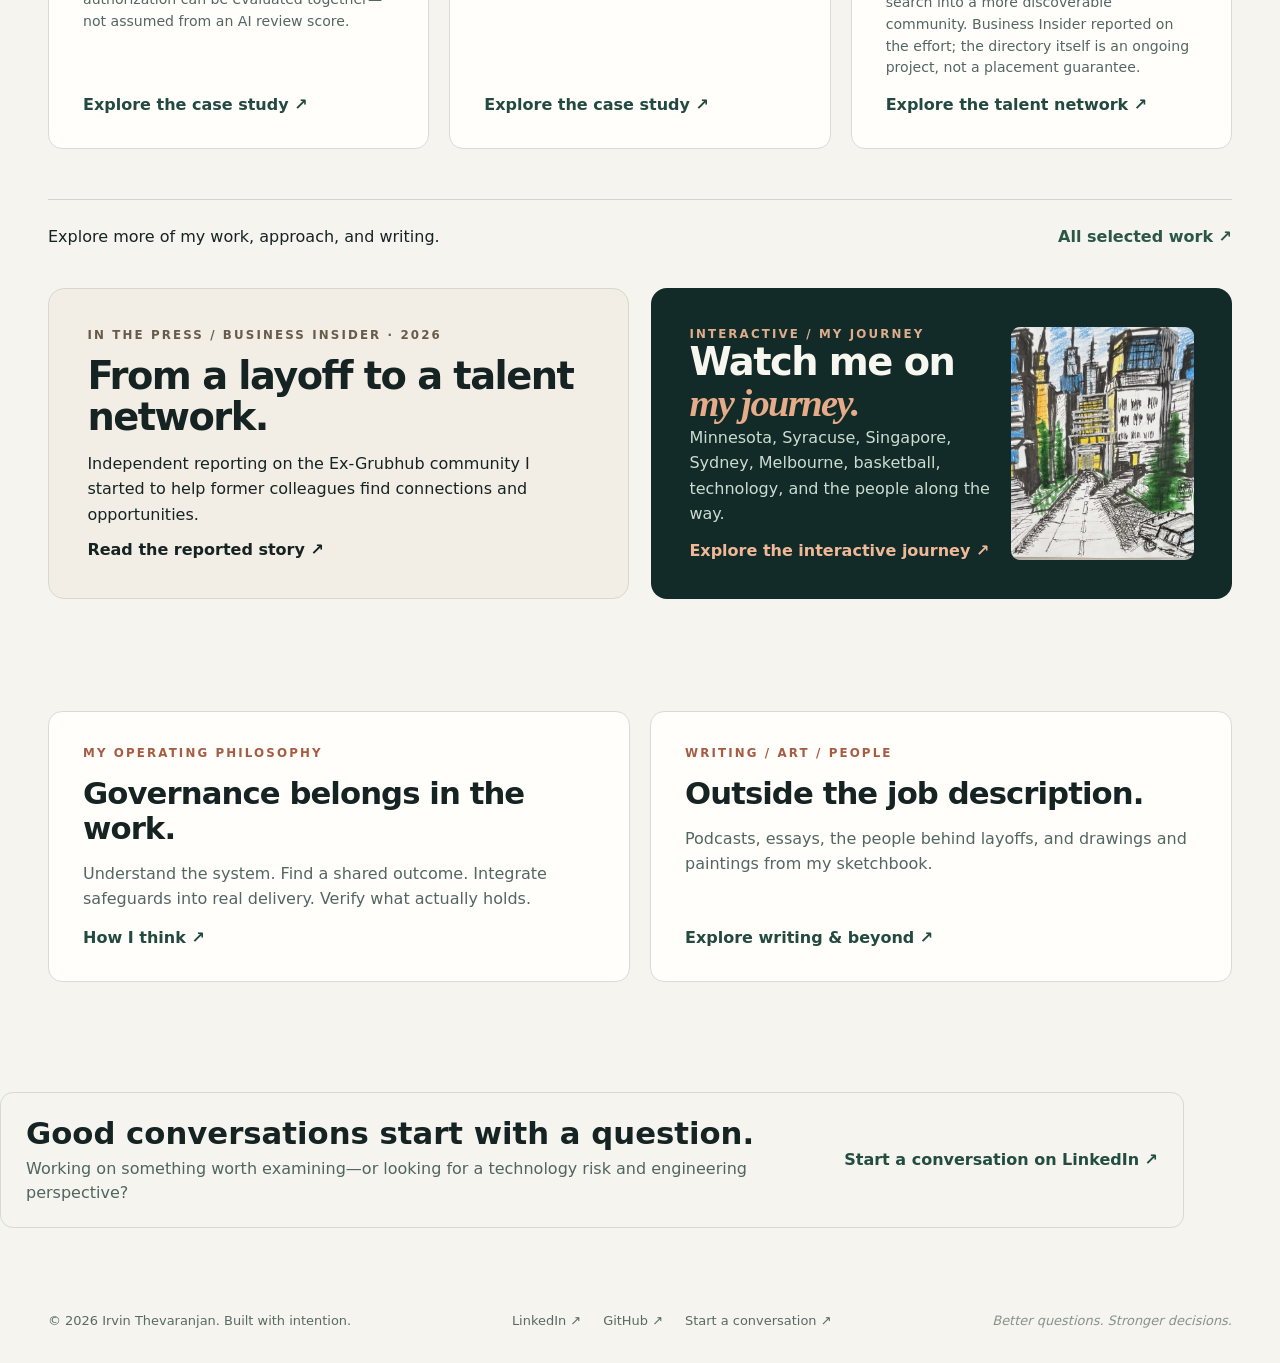
==== commit 0cefb077: "V8.3 curate three complementary projects and compact press/journey previews" ====
--- a/index.html
+++ b/index.html
@@ -1,4 +1,32 @@
-<!doctype html><html lang="en"><head><meta charset="utf-8"><meta name="viewport" content="width=device-width,initial-scale=1"><meta name="theme-color" content="#122b29"><meta name="color-scheme" content="light"><title>Technology Leadership, Decisions & Independent Work | Irvin Thevaranjan</title><meta name="description" content="Technology and risk leadership, engineering judgment, original projects, creative work, and the story behind them."><meta property="og:title" content="Technology Leadership, Decisions & Independent Work — Irvin Thevaranjan"><meta property="og:description" content="Technology and risk leadership, engineering judgment, original projects, creative work, and the story behind them."><meta property="og:type" content="website"><meta name="twitter:card" content="summary"><link rel="icon" href="assets/favicon.svg" type="image/svg+xml"><link rel="stylesheet" href="assets/site.css"><style>.v8-press-home{margin-top:1.25rem;margin-bottom:3.75rem}.v8-press-inner{border:1px solid rgba(25,57,49,.23);border-left:4px solid #b78362;border-radius:12px;padding:clamp(1.15rem,2.3vw,2rem);background:#f4f0e7}.v8-press-label{font-size:.72rem;letter-spacing:.12em;font-weight:700;color:#466157}.v8-press-label span{color:#b78362;padding:0 .4rem}.v8-press-content{display:flex;align-items:center;justify-content:space-between;gap:2rem}.v8-press-content>div{min-width:0;max-width:47rem}.v8-press-content h2{font-size:clamp(1.45rem,2.6vw,2.1rem);line-height:1.15;margin:.8rem 0 .4rem}.v8-press-content p{font-size:.98rem;line-height:1.55;margin:.3rem 0}.v8-press-content a{font-size:.9rem;font-weight:700;white-space:nowrap;text-decoration:underline;text-underline-offset:4px}@media(max-width:750px){.v8-press-content{align-items:flex-start;flex-direction:column;gap:.8rem}.v8-press-content a{white-space:normal}}</style><style>.v8-proof p{margin:.4rem 0 0;line-height:1.5}.v8-takeaway{margin-top:.85rem;padding-top:.65rem;border-top:1px solid rgba(18,43,41,.16);font-size:.93rem;line-height:1.5}.v8-takeaway strong{font-weight:750}.v8-contact-intent{font-size:.88rem;margin:.75rem 0 0;color:#d5e6dc}.v8-contact-intent a{color:inherit;text-decoration:underline;text-underline-offset:3px}</style></head><body class="v8-page"><a href="#main" class="skip-link">Skip to main content</a><div id="reading-progress" aria-hidden="true"><span id="reading-progress-fill"></span></div><header class="wrap top v8-top"><a class="brand" href="index.html" aria-label="Irvin Thevaranjan homepage">IRVIN<span>.</span></a><button class="menu" aria-controls="main-nav" aria-expanded="false" type="button">Menu ☰</button><nav class="nav" id="main-nav" aria-label="Main navigation"><a href="index.html" aria-current="page">Home</a><a href="experience.html">Experience & approach</a><a href="work.html">Selected work</a><a href="journey.html">My journey</a><a href="beyond.html">Writing & beyond</a></nav></header><main id="main"><div class="wrap hero hero-v6">
+<!doctype html><html lang="en"><head><meta charset="utf-8"><meta name="viewport" content="width=device-width,initial-scale=1"><meta name="theme-color" content="#122b29"><meta name="color-scheme" content="light"><title>Technology Leadership, Decisions & Independent Work | Irvin Thevaranjan</title><meta name="description" content="Technology and risk leadership, engineering judgment, original projects, creative work, and the story behind them."><meta property="og:title" content="Technology Leadership, Decisions & Independent Work — Irvin Thevaranjan"><meta property="og:description" content="Technology and risk leadership, engineering judgment, original projects, creative work, and the story behind them."><meta property="og:type" content="website"><meta name="twitter:card" content="summary"><link rel="icon" href="assets/favicon.svg" type="image/svg+xml"><link rel="stylesheet" href="assets/site.css"><style>.v8-press-home{margin-top:1.25rem;margin-bottom:3.75rem}.v8-press-inner{border:1px solid rgba(25,57,49,.23);border-left:4px solid #b78362;border-radius:12px;padding:clamp(1.15rem,2.3vw,2rem);background:#f4f0e7}.v8-press-label{font-size:.72rem;letter-spacing:.12em;font-weight:700;color:#466157}.v8-press-label span{color:#b78362;padding:0 .4rem}.v8-press-content{display:flex;align-items:center;justify-content:space-between;gap:2rem}.v8-press-content>div{min-width:0;max-width:47rem}.v8-press-content h2{font-size:clamp(1.45rem,2.6vw,2.1rem);line-height:1.15;margin:.8rem 0 .4rem}.v8-press-content p{font-size:.98rem;line-height:1.55;margin:.3rem 0}.v8-press-content a{font-size:.9rem;font-weight:700;white-space:nowrap;text-decoration:underline;text-underline-offset:4px}@media(max-width:750px){.v8-press-content{align-items:flex-start;flex-direction:column;gap:.8rem}.v8-press-content a{white-space:normal}}</style><style>.v8-proof p{margin:.4rem 0 0;line-height:1.5}.v8-takeaway{margin-top:.85rem;padding-top:.65rem;border-top:1px solid rgba(18,43,41,.16);font-size:.93rem;line-height:1.5}.v8-takeaway strong{font-weight:750}.v8-contact-intent{font-size:.88rem;margin:.75rem 0 0;color:#d5e6dc}.v8-contact-intent a{color:inherit;text-decoration:underline;text-underline-offset:3px}</style><style id="v83-home-style">
+.v83-feature-grid{grid-template-columns:repeat(3,minmax(0,1fr))}
+.v83-feature-grid .v8-feature{min-height:340px}
+.v83-feature-grid .v8-feature .v8-eyebrow{font-size:.69rem;line-height:1.5}
+.v83-feature-grid .v8-feature h3{font-size:clamp(1.35rem,2vw,1.85rem)}
+.v83-feature-grid .v8-feature .v8-takeaway{font-size:.88rem}
+.v83-stories{margin:42px auto 72px}
+.v83-story-grid{display:grid;grid-template-columns:1fr 1fr;gap:22px}
+.v83-story{border-radius:16px;padding:clamp(24px,3vw,42px);min-width:0;display:flex;flex-direction:column;gap:13px}
+.v83-story h2{font-size:clamp(2rem,3vw,3.1rem);line-height:1.08;letter-spacing:-.04em;margin:0}
+.v83-story p{margin:0;line-height:1.6}
+.v83-story a:not(.v83-journey-art){font-weight:700;margin-top:auto;text-underline-offset:4px}
+.v83-story.press{background:#f2eee5;border:1px solid #d8d8cd}
+.v83-story.press .v8-eyebrow{color:#685b4a}
+.v83-story.journey{background:#122b29;color:#f7f6ef;display:grid;grid-template-columns:1fr minmax(115px,.6fr);gap:16px}
+.v83-story.journey .v8-eyebrow{color:#dfad8b}
+.v83-story.journey h2 em{font-family:Georgia,serif;color:#e6ac89}
+.v83-story.journey p{color:#cbdcd0}
+.v83-story.journey a:not(.v83-journey-art){color:#efb997;display:inline-block;margin-top:14px}
+.v83-journey-art{display:block;align-self:stretch;min-height:180px;overflow:hidden;border-radius:9px}
+.v83-journey-art img{height:100%;width:100%;object-fit:cover;display:block}
+.v83-contact{margin:35px 0 24px;padding:22px 25px;border:1px solid #d3dbd4;border-radius:13px;display:flex;gap:20px;align-items:center;justify-content:space-between}
+.v83-contact h2{font-size:clamp(1.5rem,2.4vw,2.4rem);margin:0 0 6px}
+.v83-contact p{margin:0;color:#50655e;line-height:1.5}
+.v83-contact a{font-weight:700;color:#244d41;white-space:nowrap}
+@media(max-width:1050px){.v83-feature-grid{grid-template-columns:repeat(2,minmax(0,1fr))}.v83-feature-grid>.v8-feature:last-child{grid-column:1/-1}}
+@media(max-width:800px){.v83-story-grid{grid-template-columns:1fr}.v83-feature-grid{grid-template-columns:1fr}.v83-feature-grid>.v8-feature:last-child{grid-column:auto}.v83-contact{align-items:flex-start;flex-direction:column}.v83-contact a{white-space:normal}}
+@media(max-width:440px){.v83-story.journey{grid-template-columns:1fr}.v83-journey-art{height:150px}.v83-stories{margin:26px auto 42px}}
+</style></head><body class="v8-page"><a href="#main" class="skip-link">Skip to main content</a><div id="reading-progress" aria-hidden="true"><span id="reading-progress-fill"></span></div><header class="wrap top v8-top"><a class="brand" href="index.html" aria-label="Irvin Thevaranjan homepage">IRVIN<span>.</span></a><button class="menu" aria-controls="main-nav" aria-expanded="false" type="button">Menu ☰</button><nav class="nav" id="main-nav" aria-label="Main navigation"><a href="index.html" aria-current="page">Home</a><a href="experience.html">Experience & approach</a><a href="work.html">Selected work</a><a href="journey.html">My journey</a><a href="beyond.html">Writing & beyond</a></nav></header><main id="main"><div class="wrap hero hero-v6">
 <div>
 <div class="eyebrow"><span class="dot"></span> Technology governance · Engineering risk · Applied AI</div>
 <h1 class="animated-headline">Better questions.<br/><em>Stronger</em> <span class="color">decisions.</span></h1>
@@ -10,4 +38,4 @@
 <svg aria-hidden="true" class="hero-network-fallback" preserveaspectratio="xMidYMid meet" viewbox="0 0 420 390"><g fill="none" opacity=".73" stroke="#b8dbc6" stroke-width="1.7"><path d="M44 148L122 69 214 124 315 67 379 153 309 257 214 124 118 281 44 148M122 69L315 67M118 281L309 257M214 124L309 257"></path></g><g fill="#c0e3cb"><circle cx="44" cy="148" r="5"></circle><circle cx="122" cy="69" r="6"></circle><circle cx="315" cy="67" r="6"></circle><circle cx="379" cy="153" r="5"></circle><circle cx="309" cy="257" r="5"></circle><circle cx="118" cy="281" r="5"></circle></g><circle cx="214" cy="124" fill="#e4a37d" r="11"></circle><circle cx="214" cy="124" fill="none" opacity=".5" r="24" stroke="#e4a37d"></circle></svg><canvas aria-hidden="true" id="network-canvas"></canvas>
 <div class="hero-orbit-label label-a">SYSTEMS</div><div class="hero-orbit-label label-b">PEOPLE</div><div class="hero-orbit-label label-c">DECISIONS</div>
 <div class="art-bottom">The interesting work happens <em>between</em> disciplines.</div>
-</div></div><section class="wrap v8-home-work" aria-label="A quick introduction"><div class="v8-eyebrow">IN BRIEF</div><div class="v8-proof"><div><strong>Experience &amp; leadership</strong><p>Braze, Grubhub, Capital One and KPMG; technology audit, GRC and cross-functional delivery.</p></div><div><strong>Technical scope</strong><p>AI-enabled SDLC, CI/CD, cloud, identity, technology SOX and operational assurance.</p></div><div><strong>Independent work &amp; voice</strong><p>Interactive decision models, the Ex-Grubhub Talent Network and public conversations on engineering and risk.</p></div></div></section><section class="wrap v8-press-home" aria-labelledby="v8-press-title"><div class="v8-press-inner"><div class="v8-press-label">IN THE PRESS <span aria-hidden="true">/</span> BUSINESS INSIDER · 2026</div><div class="v8-press-content"><div><h2 id="v8-press-title">From a layoff to a talent network.</h2><p>Business Insider covered the Ex-Grubhub network I started to help former colleagues connect with people and opportunities after layoffs.</p></div><a href="https://www.businessinsider.com/irvin-thevaranjan-supports-grubhub-layoffs-recovery-efforts-2026-9" target="_blank" rel="noopener noreferrer">Read the Business Insider feature <span aria-hidden="true">↗</span></a></div></div></section><section class="wrap" aria-label="Featured projects"><div class="section-head"><div><div class="eyebrow muted">SELECTED WORK</div><h2>Ideas made tangible.</h2></div><p>Not just what I believe—what I've been experimenting with and building.</p></div><div class="v8-grid"><article class="v8-feature"><div class="v8-eyebrow">01 / INTERACTIVE CASE STUDY · AI-ENABLED SDLC</div><h3>AI-enabled software delivery</h3><p>An interactive exploration of AI authority, engineering restrictions, failure scenarios, and what evidence supports a decision.</p><p class="v8-takeaway"><strong>Why it matters:</strong> See how eligibility rules, independent enforcement and human authorization can be evaluated together—not assumed from an AI review score.</p><a href="work.html#ai-sdlc-case">Explore the case study ↗</a></article><article class="v8-feature"><div class="v8-eyebrow">02 / INTERACTIVE MODEL · ASSURANCE ECONOMICS</div><h3>Cost of Assurance</h3><p>A model for questioning the cost, quality, and operational usefulness of governance and assurance activities.</p><p class="v8-takeaway"><strong>Why it matters:</strong> Compare evidence effort, rework and proposed automation before asserting that a control redesign saves money or reduces risk.</p><a href="work.html#assurance-case">Explore the case study ↗</a></article></div><div class="v8-nav-bottom"><span>Explore more of my work, approach, and writing.</span><a href="work.html">All selected work ↗</a></div></section><section class="wrap v8-spotlight"><div><div class="v8-eyebrow" style="color:#e6aa88">INTERACTIVE / A LIFE IN CONNECTIONS</div><h2>Watch me on <em>my journey.</em></h2><p>From Minnesota and Syracuse to Singapore, Sydney, Melbourne, basketball, technology, and the communities I've built along the way.</p><a href="journey.html">Explore the interactive journey ↗</a></div><a href="journey.html" aria-label="Explore my journey"><img loading="lazy" src="assets/art-86d27bb3f172.webp" alt="Original hand-drawn colorful urban streetscape"></a></section><section class="wrap v8-home-work"><div class="v8-grid"><article class="v8-feature"><div class="v8-eyebrow">MY OPERATING PHILOSOPHY</div><h3>Governance belongs in the work.</h3><p>Understand the system. Find a shared outcome. Integrate safeguards into real delivery. Verify what actually holds.</p><a href="experience.html#grc-philosophy">How I think ↗</a></article><article class="v8-feature"><div class="v8-eyebrow">WRITING / ART / PEOPLE</div><h3>Outside the job description.</h3><p>Podcasts, essays, the people behind layoffs, and drawings and paintings from my sketchbook.</p><a href="beyond.html">Explore writing & beyond ↗</a></article></div></section></main><footer class="wrap footer"><div>© <span id="year">2026</span> Irvin Thevaranjan. Built with intention.</div><div class="footer-links"><a href="https://www.linkedin.com/in/irvinthevaranjan" rel="noopener noreferrer" target="_blank">LinkedIn ↗</a><a href="https://github.com/irvinthev" rel="noopener noreferrer" target="_blank">GitHub ↗</a><a href="https://www.linkedin.com/in/irvinthevaranjan" rel="noopener noreferrer" target="_blank">Start a conversation ↗</a></div><span class="built-note">Better questions. Stronger decisions.</span></footer><script src="assets/site.js" defer></script><script src="assets/network.js" defer></script></body></html>+</div></div><section class="wrap v8-home-work" aria-label="A quick introduction"><div class="v8-eyebrow">IN BRIEF</div><div class="v8-proof"><div><strong>Experience &amp; leadership</strong><p>Braze, Grubhub, Capital One and KPMG; technology audit, GRC and cross-functional delivery.</p></div><div><strong>Technical scope</strong><p>AI-enabled SDLC, CI/CD, cloud, identity, technology SOX and operational assurance.</p></div><div><strong>Independent work &amp; voice</strong><p>Interactive decision models, the Ex-Grubhub Talent Network and public conversations on engineering and risk.</p></div></div></section><section class="wrap" aria-label="Featured projects"><div class="section-head"><div><div class="eyebrow muted">SELECTED WORK</div><h2>Ideas made tangible.</h2></div><p>Not just what I believe—what I've been experimenting with and building.</p></div><div class="v8-grid v83-feature-grid"><article class="v8-feature"><div class="v8-eyebrow">01 / INTERACTIVE CASE STUDY · AI-ENABLED SDLC</div><h3>AI-enabled software delivery</h3><p>An interactive exploration of AI authority, engineering restrictions, failure scenarios, and what evidence supports a decision.</p><p class="v8-takeaway"><strong>Why it matters:</strong> See how eligibility rules, independent enforcement and human authorization can be evaluated together—not assumed from an AI review score.</p><a href="work.html#ai-sdlc-case">Explore the case study ↗</a></article><article class="v8-feature"><div class="v8-eyebrow">02 / INTERACTIVE MODEL · ASSURANCE ECONOMICS</div><h3>Cost of Assurance</h3><p>A model for questioning the cost, quality, and operational usefulness of governance and assurance activities.</p><p class="v8-takeaway"><strong>Why it matters:</strong> Compare evidence effort, rework and proposed automation before asserting that a control redesign saves money or reduces risk.</p><a href="work.html#assurance-case">Explore the case study ↗</a></article><article class="v8-feature"><div class="v8-eyebrow">03 / COMMUNITY PLATFORM · TALENT NETWORK</div><h3>Building connections after layoffs</h3><p>I started an opt-in talent directory and alumni network to help former Grubhub colleagues become easier to find, connect with recruiters, and surface opportunities.</p><p class="v8-takeaway"><strong>Why it matters:</strong> Turns a fragmented job search into a more discoverable community. Business Insider reported on the effort; the directory itself is an ongoing project, not a placement guarantee.</p><a href="https://irvinthev.github.io/Ex-GH-Layoff-Repo/index.html" target="_blank" rel="noopener noreferrer">Explore the talent network ↗</a></article></div><div class="v8-nav-bottom"><span>Explore more of my work, approach, and writing.</span><a href="work.html">All selected work ↗</a></div></section><section class="wrap v83-stories" aria-label="Press and personal journey"><div class="v83-story-grid"><article class="v83-story press"><div class="v8-eyebrow">IN THE PRESS / BUSINESS INSIDER · 2026</div><h2>From a layoff to a talent network.</h2><p>Independent reporting on the Ex-Grubhub community I started to help former colleagues find connections and opportunities.</p><a href="https://www.businessinsider.com/irvin-thevaranjan-supports-grubhub-layoffs-recovery-efforts-2026-9" target="_blank" rel="noopener noreferrer">Read the reported story ↗</a></article><article class="v83-story journey"><div class="v83-journey-text"><div class="v8-eyebrow">INTERACTIVE / MY JOURNEY</div><h2>Watch me on <em>my journey.</em></h2><p>Minnesota, Syracuse, Singapore, Sydney, Melbourne, basketball, technology, and the people along the way.</p><a href="journey.html">Explore the interactive journey ↗</a></div><a class="v83-journey-art" href="journey.html" aria-label="Explore my interactive journey"><img loading="lazy" decoding="async" src="assets/art-86d27bb3f172.webp" alt="Original hand-drawn colorful urban streetscape"></a></article></div></section><section class="wrap v8-home-work"><div class="v8-grid"><article class="v8-feature"><div class="v8-eyebrow">MY OPERATING PHILOSOPHY</div><h3>Governance belongs in the work.</h3><p>Understand the system. Find a shared outcome. Integrate safeguards into real delivery. Verify what actually holds.</p><a href="experience.html#grc-philosophy">How I think ↗</a></article><article class="v8-feature"><div class="v8-eyebrow">WRITING / ART / PEOPLE</div><h3>Outside the job description.</h3><p>Podcasts, essays, the people behind layoffs, and drawings and paintings from my sketchbook.</p><a href="beyond.html">Explore writing & beyond ↗</a></article></div></section><section class="wrap v83-contact" aria-label="Contact"><div><h2>Good conversations start with a question.</h2><p>Working on something worth examining—or looking for a technology risk and engineering perspective?</p></div><a href="https://www.linkedin.com/in/irvinthevaranjan" target="_blank" rel="noopener noreferrer">Start a conversation on LinkedIn ↗</a></section></main><footer class="wrap footer"><div>© <span id="year">2026</span> Irvin Thevaranjan. Built with intention.</div><div class="footer-links"><a href="https://www.linkedin.com/in/irvinthevaranjan" rel="noopener noreferrer" target="_blank">LinkedIn ↗</a><a href="https://github.com/irvinthev" rel="noopener noreferrer" target="_blank">GitHub ↗</a><a href="https://www.linkedin.com/in/irvinthevaranjan" rel="noopener noreferrer" target="_blank">Start a conversation ↗</a></div><span class="built-note">Better questions. Stronger decisions.</span></footer><script src="assets/site.js" defer></script><script src="assets/network.js" defer></script></body></html>
